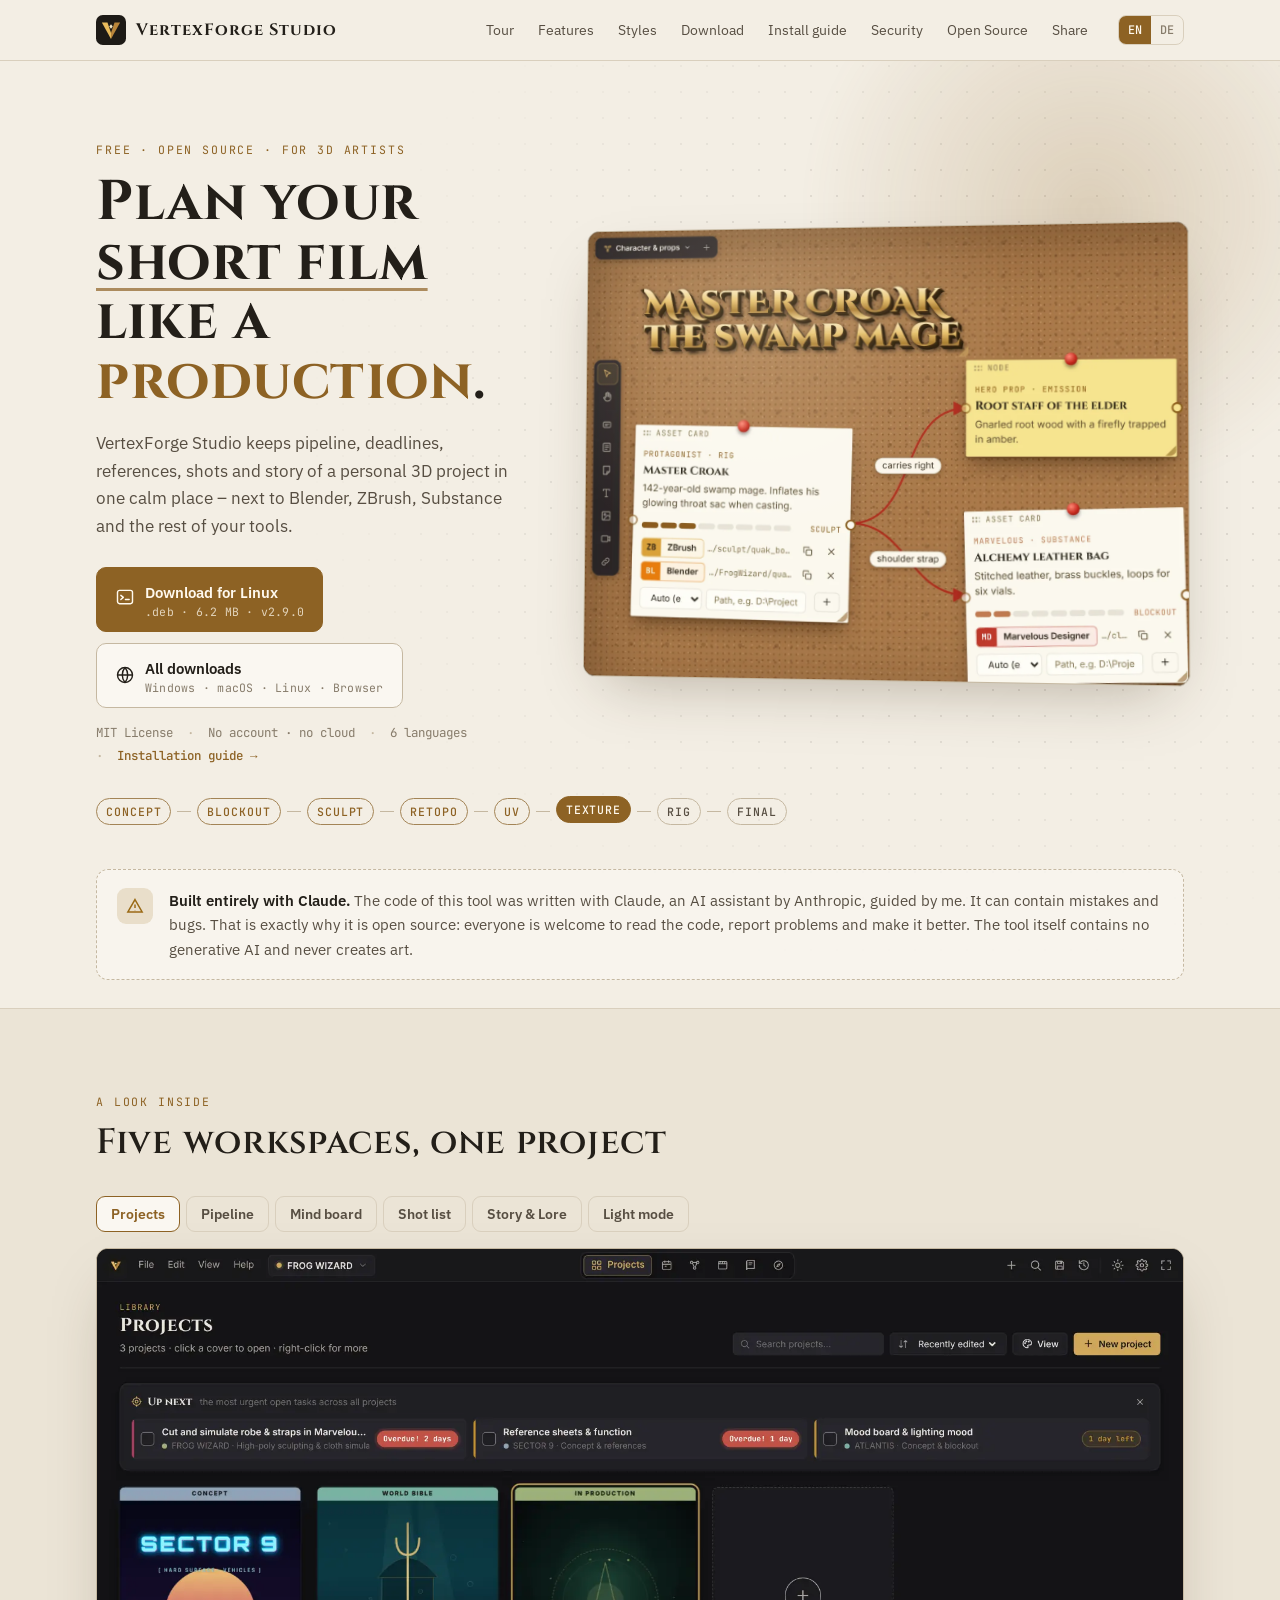
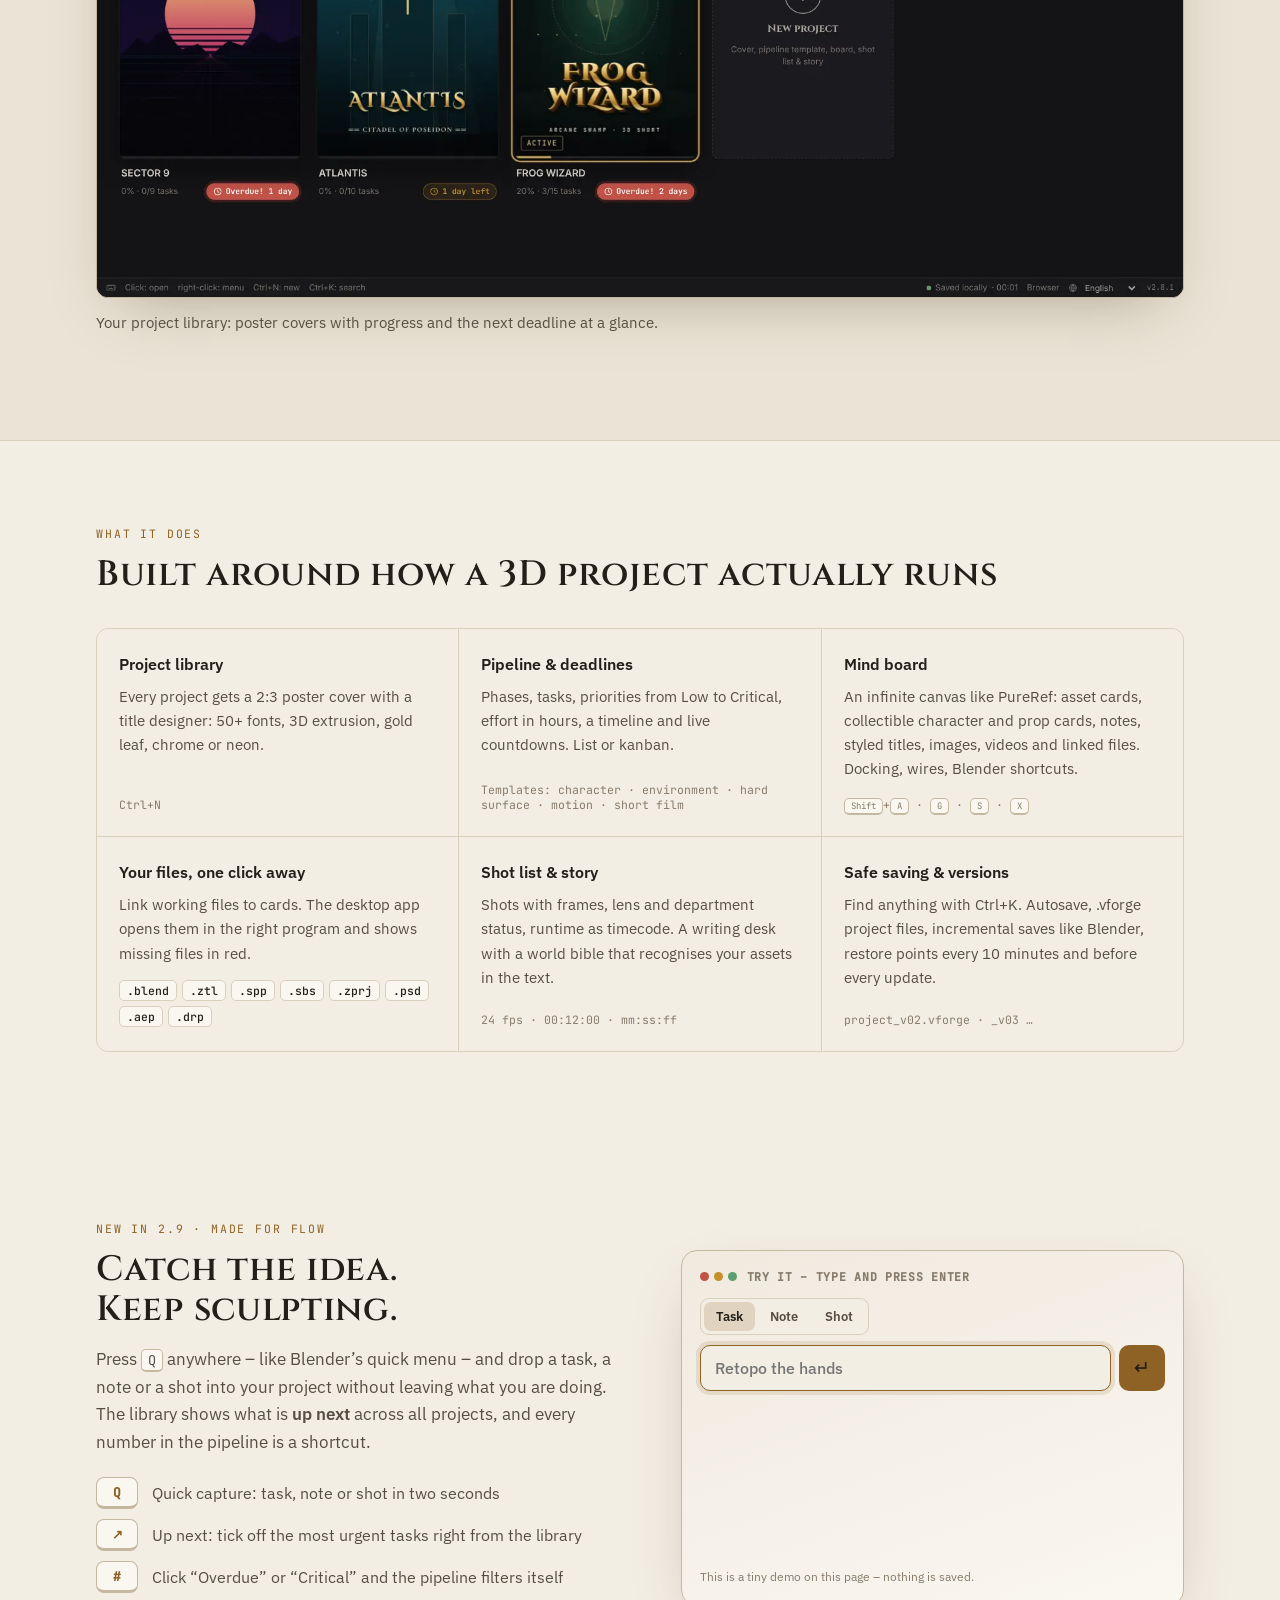
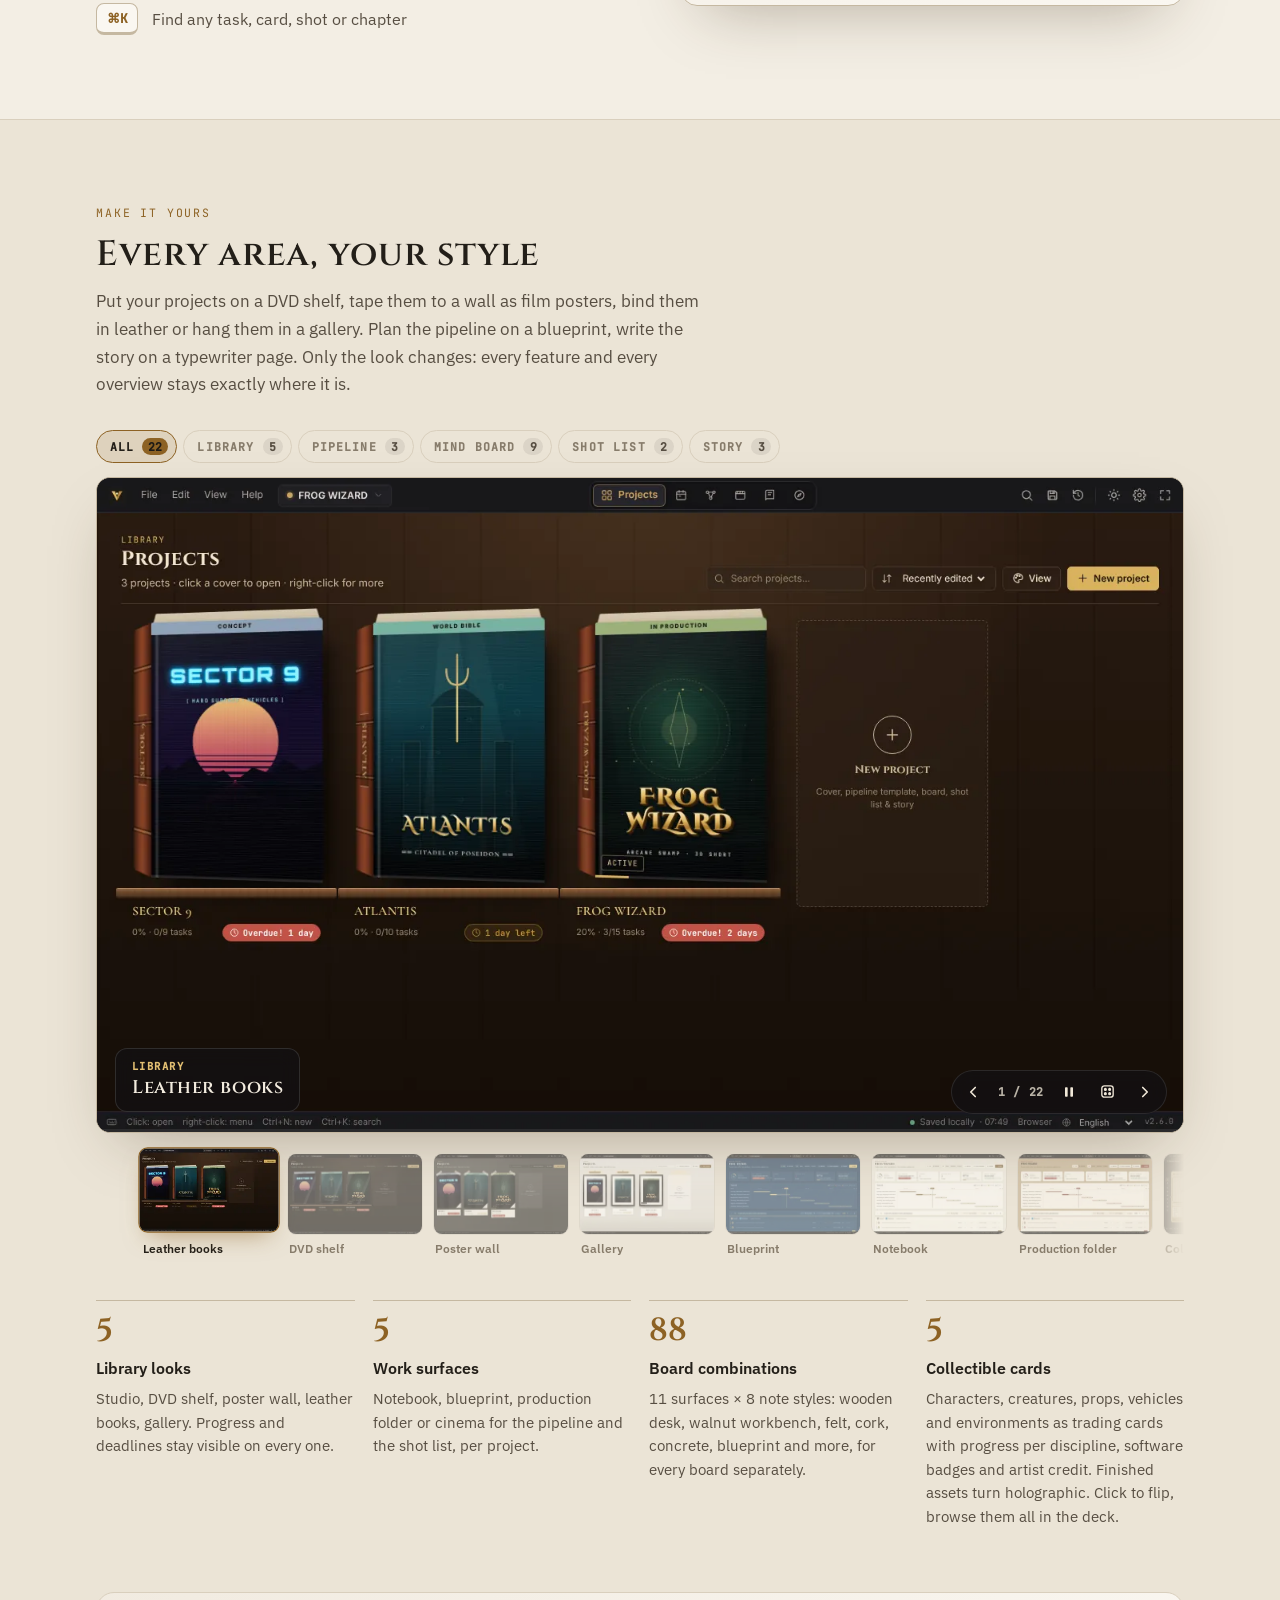
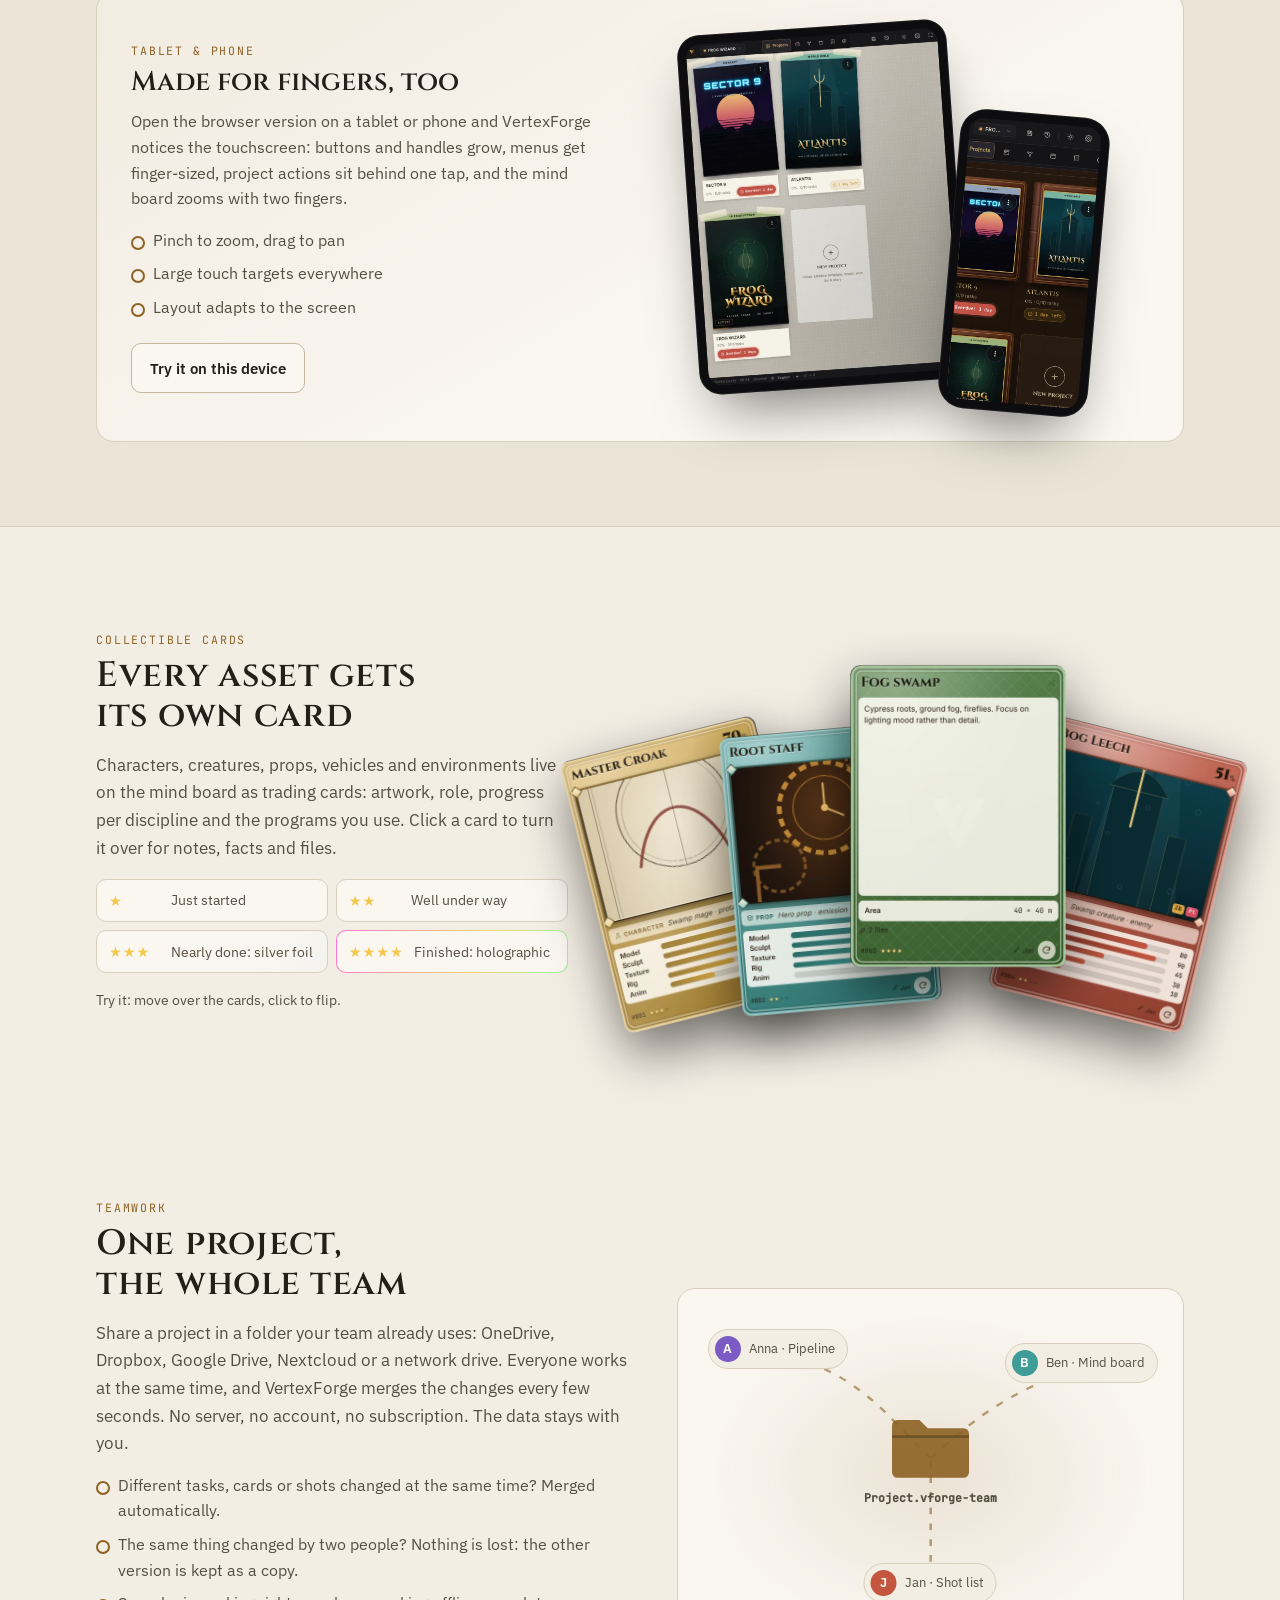
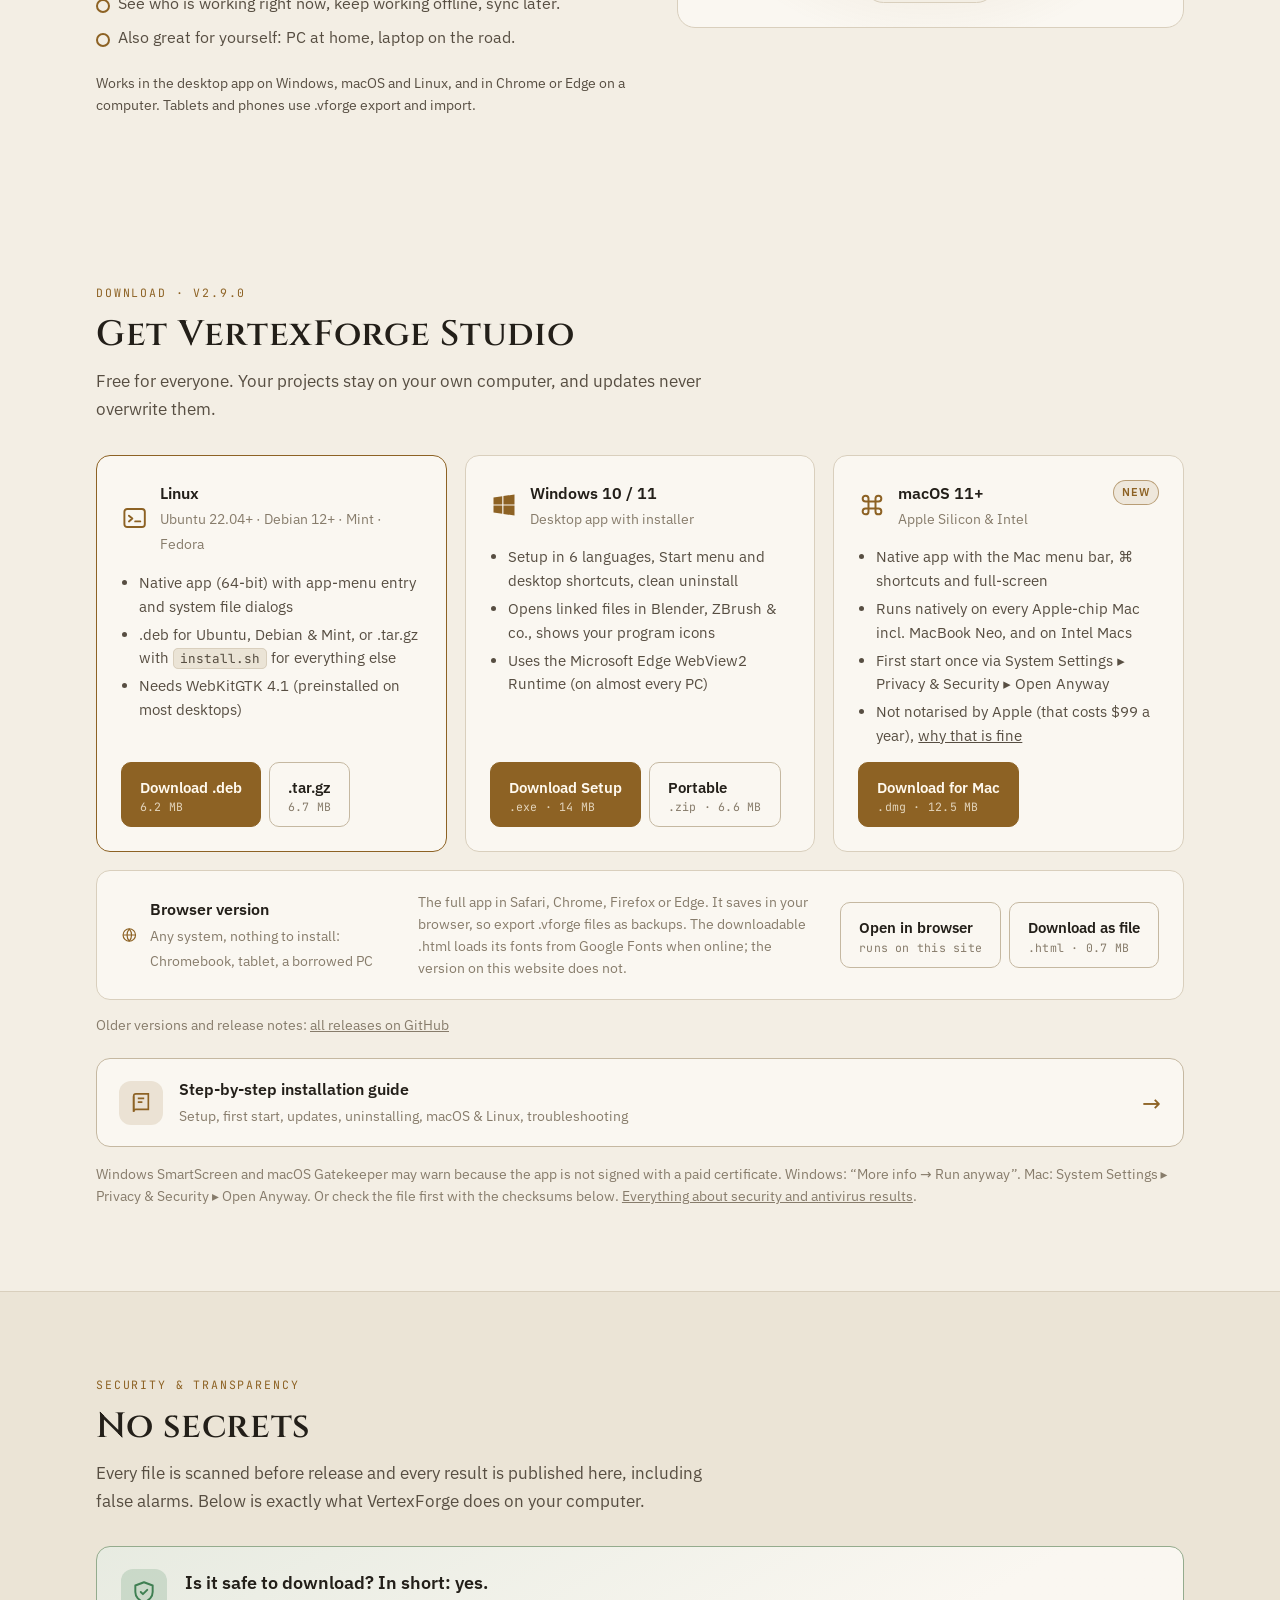
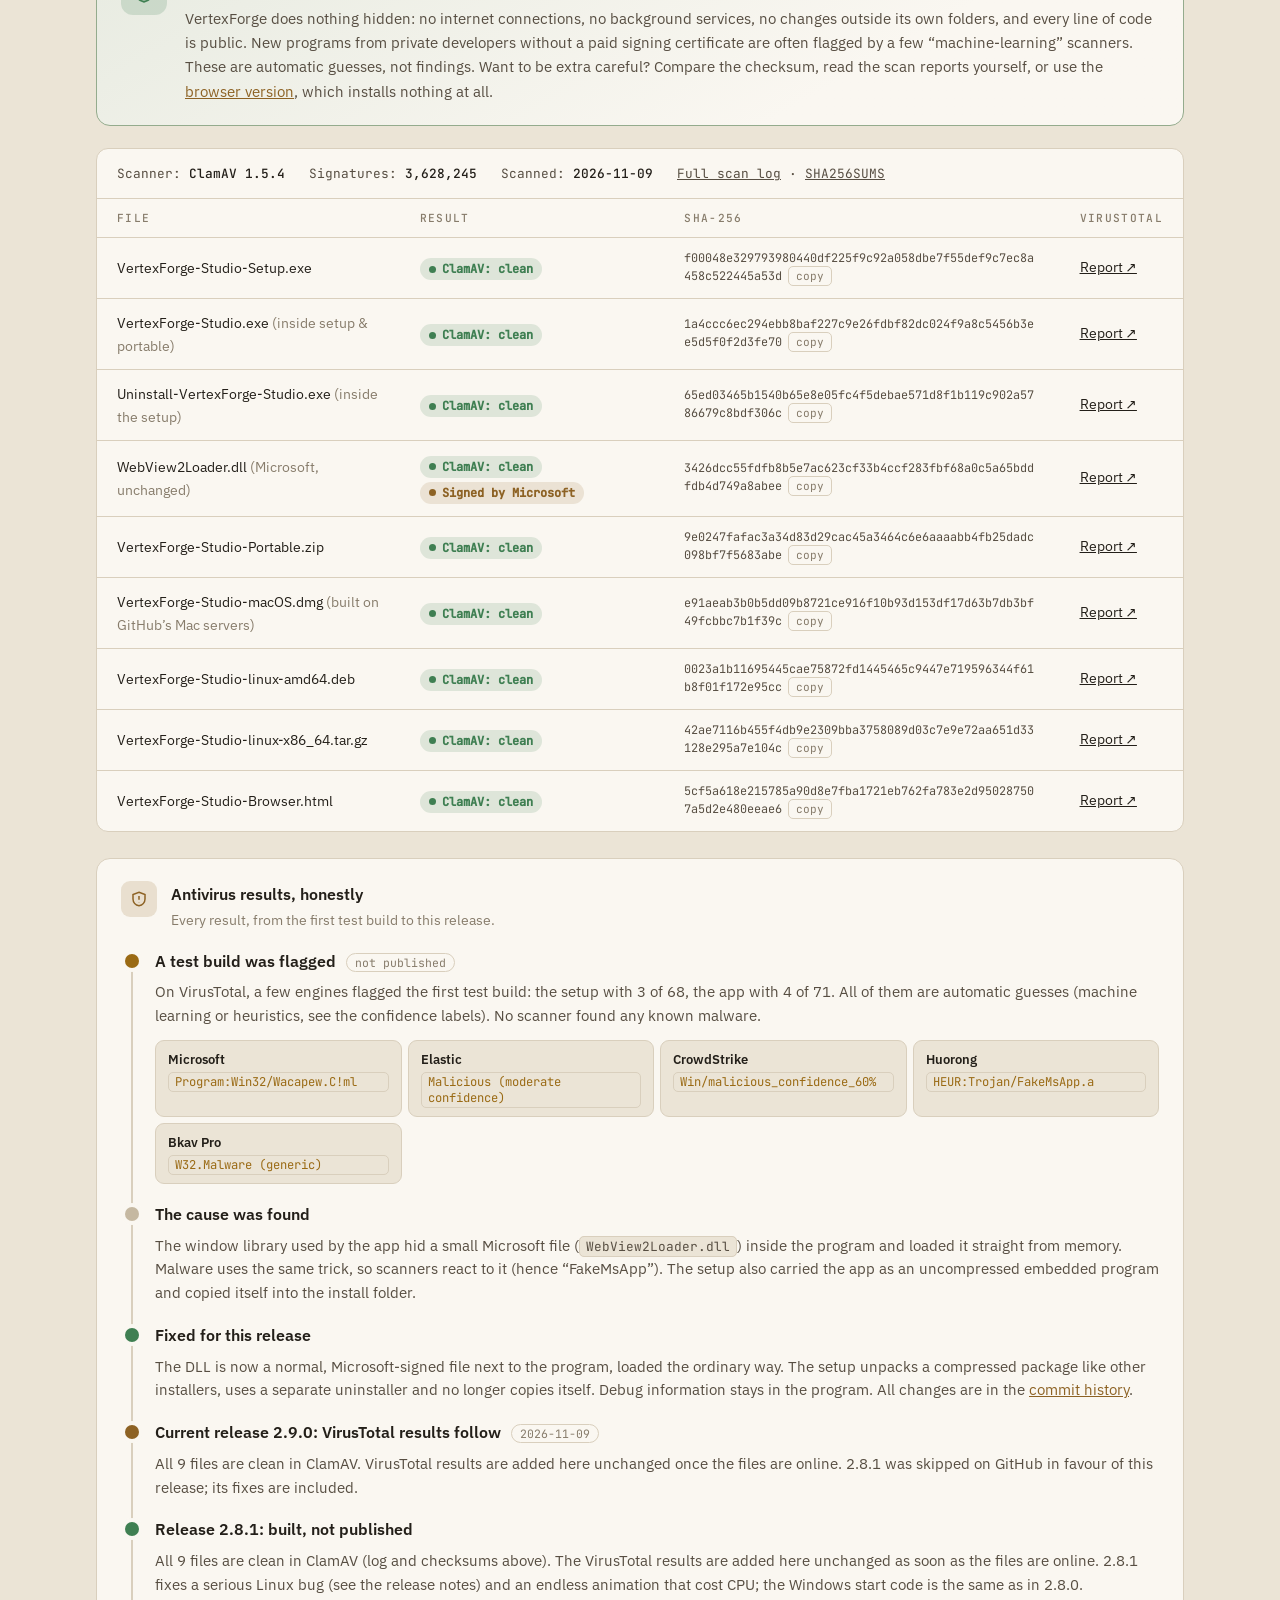
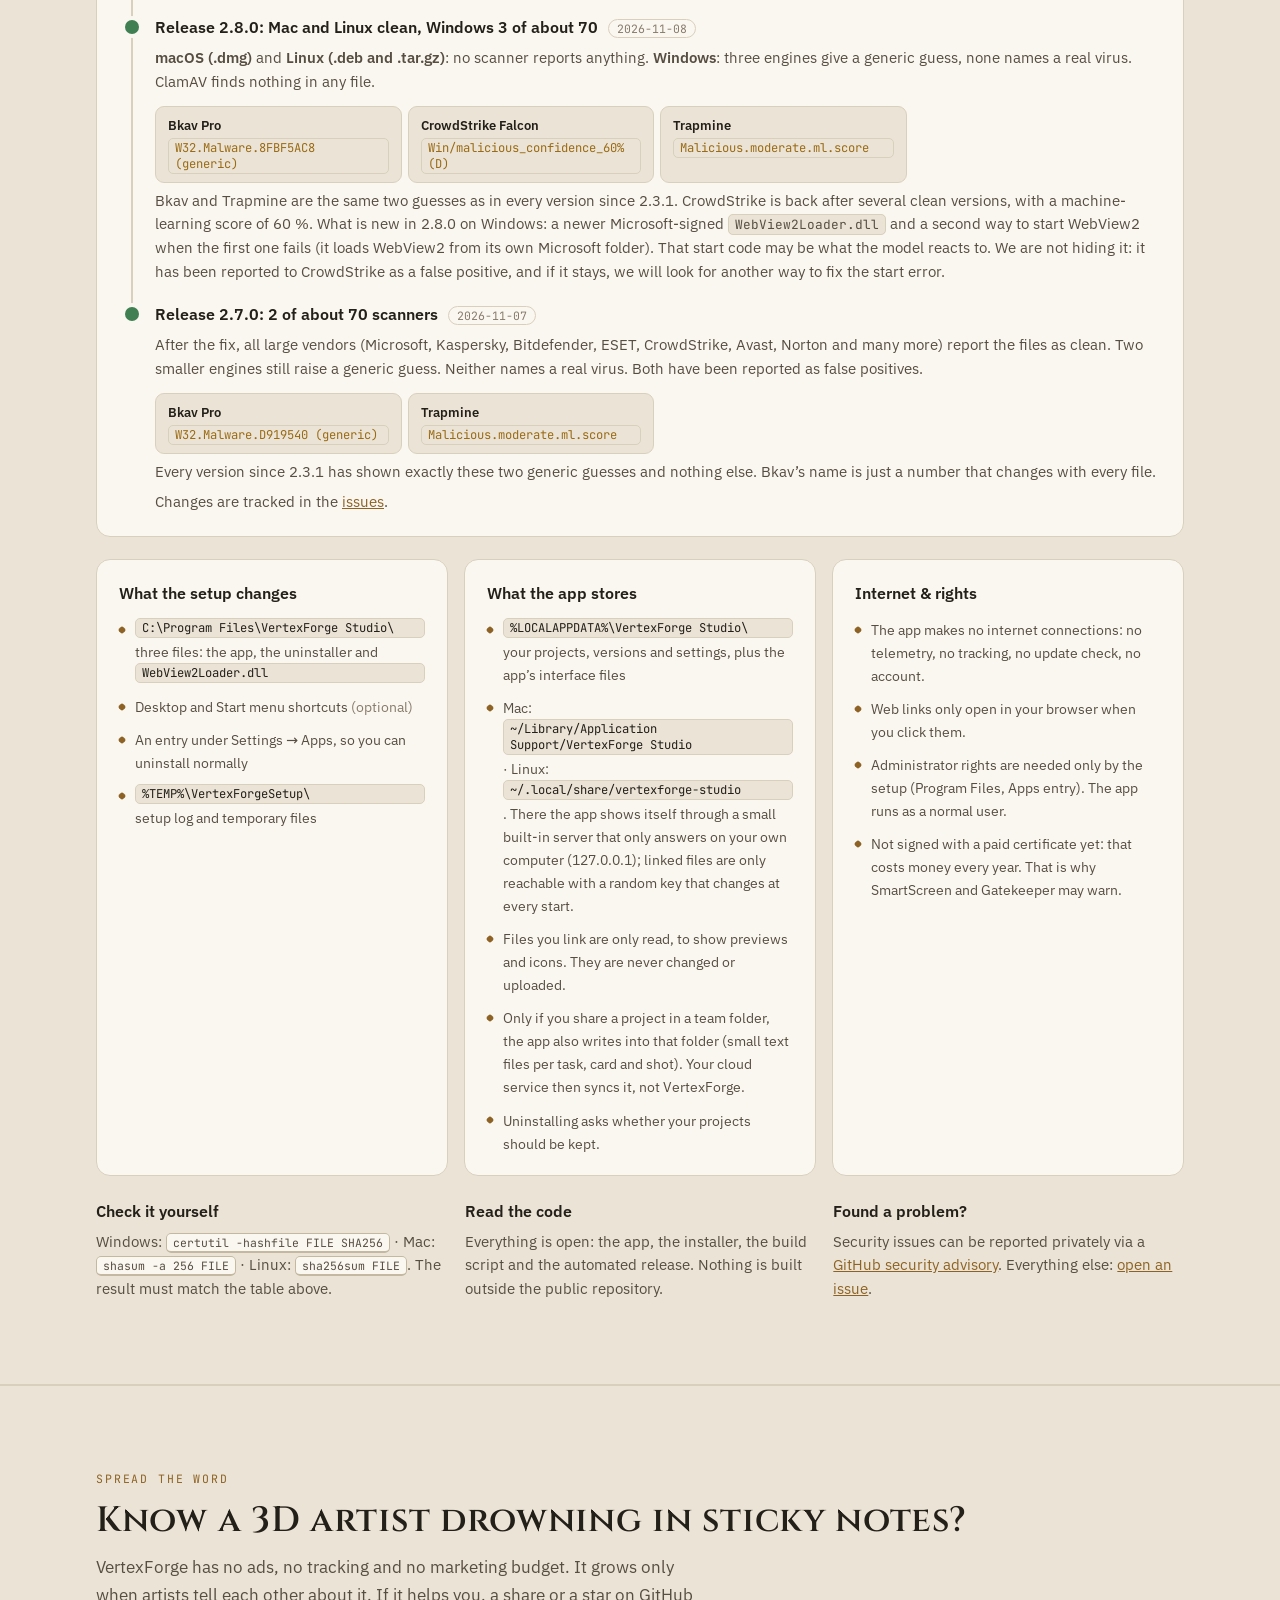
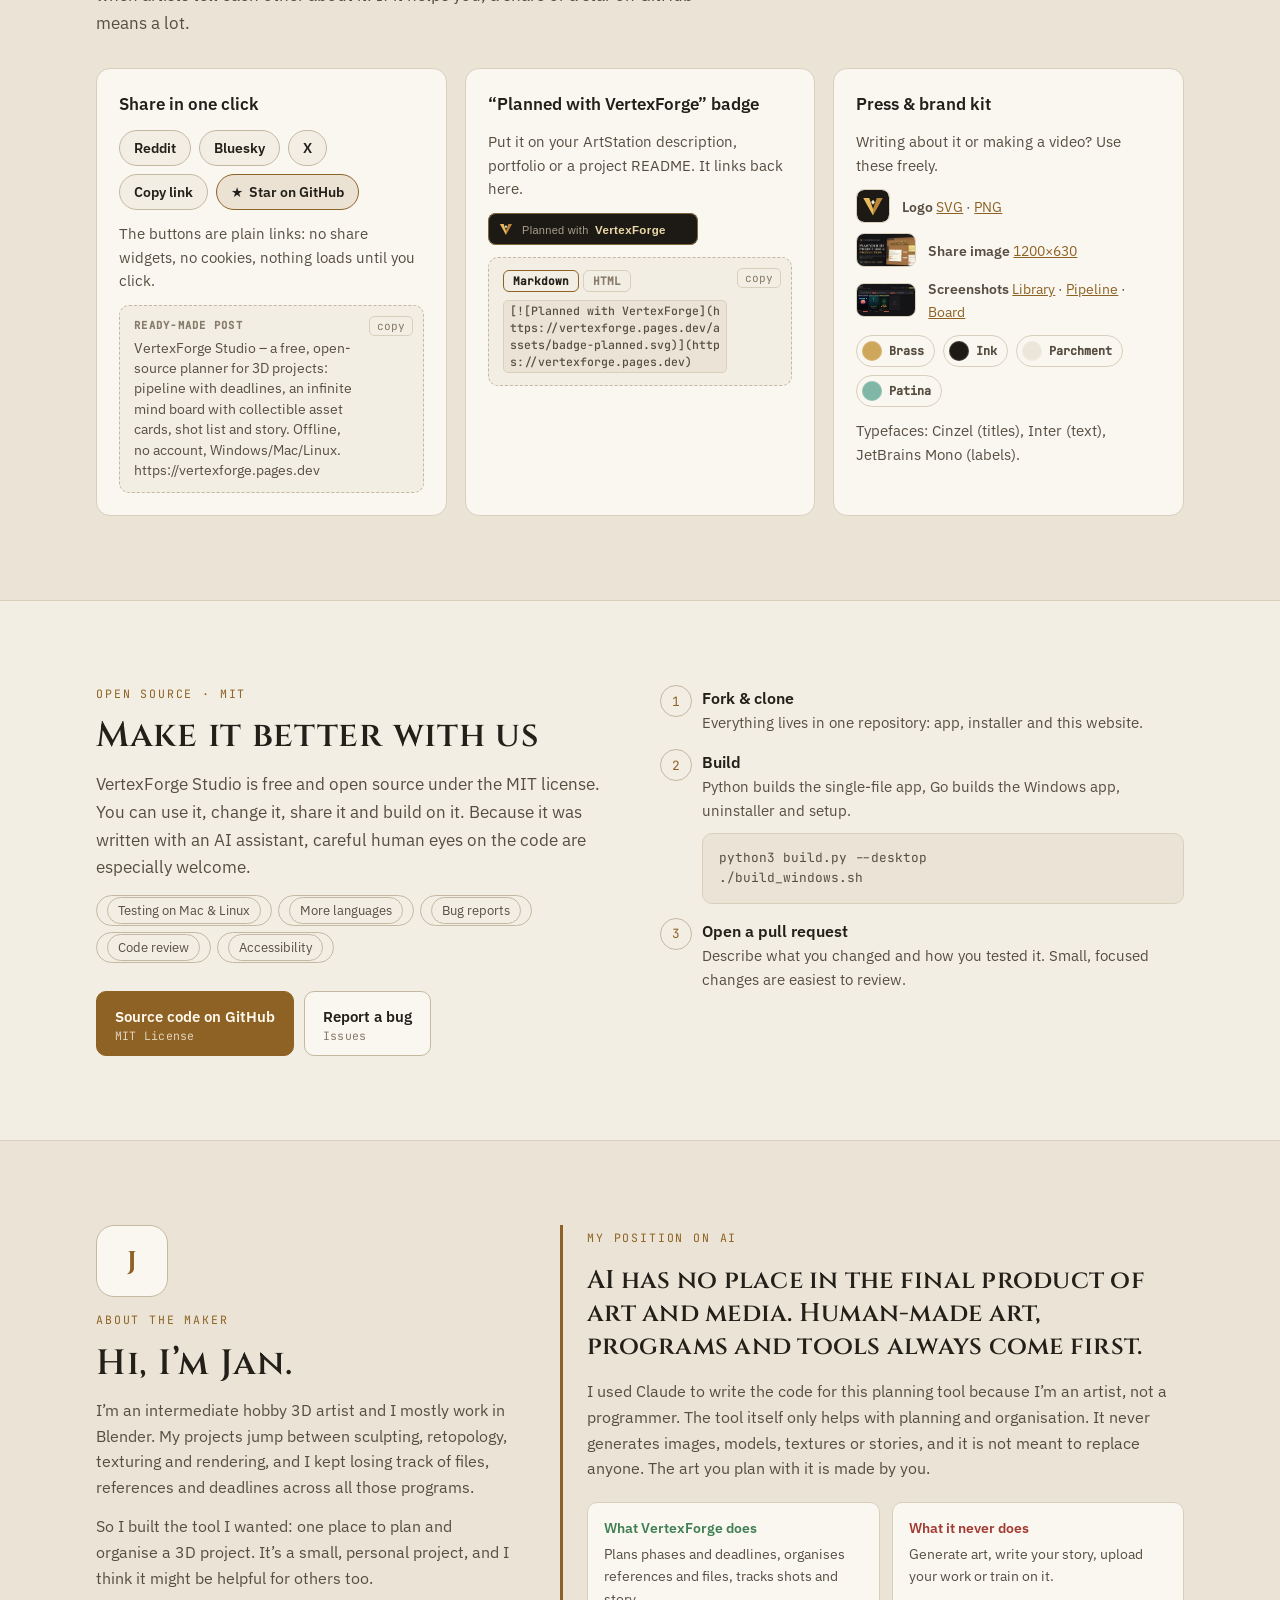
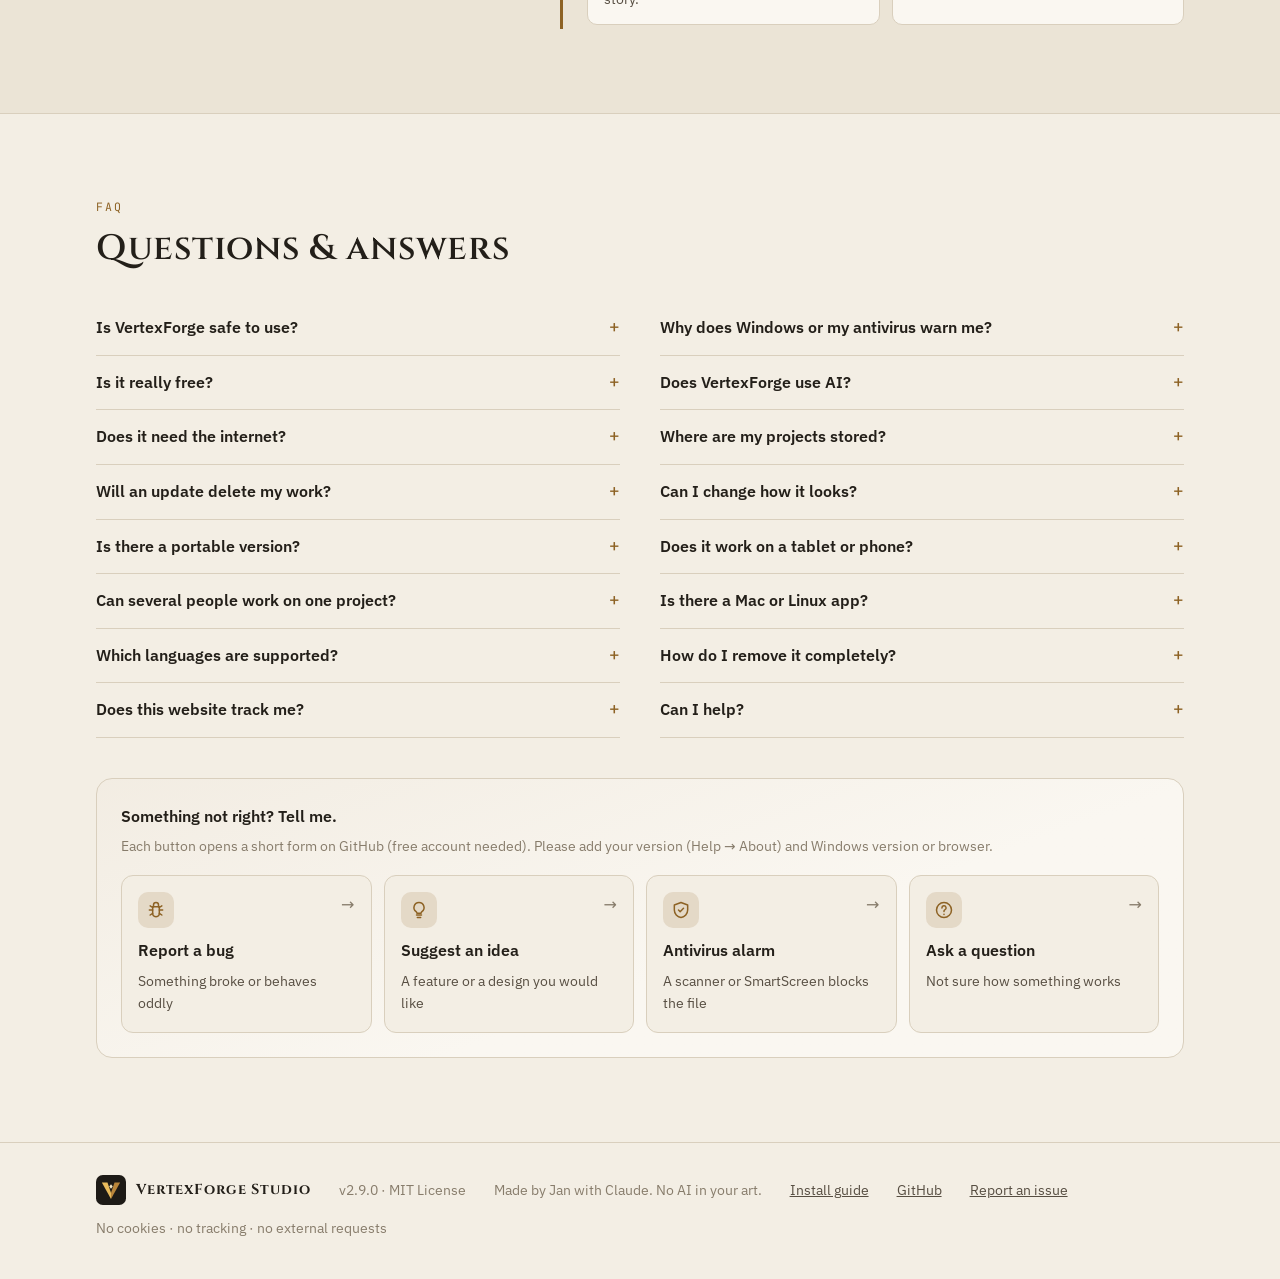
==== docs/index.html @ 1bcdc1ed "Website, checksums and ClamAV log for 2.9.0 Co-Authored-By: Claude Opus 5.5 <noreply@anthropic.com> " ====
<!doctype html>
<html lang="en" data-l="en">
<head>
<meta charset="utf-8">
<meta name="viewport" content="width=device-width, initial-scale=1, viewport-fit=cover">
<title>VertexForge Studio</title>
<meta name="claude:viewport-fit-sides" content="cover">
<meta name="description" content="VertexForge Studio – a free, open-source planning tool for 3D artists: pipeline, deadlines, mind board, shot list and story in one place.">
<meta property="og:title" content="VertexForge Studio">
<meta property="og:description" content="VertexForge Studio – a free, open-source planning tool for 3D artists: pipeline, deadlines, mind board, shot list and story in one place.">
<meta property="og:image" content="https://vertexforge.pages.dev/assets/og-card.jpg">
<meta property="og:image:width" content="1200">
<meta property="og:image:height" content="630">
<meta property="og:type" content="website">
<meta name="twitter:card" content="summary_large_image">
<meta name="theme-color" content="#141316">
<meta property="og:url" content="https://vertexforge.pages.dev/">
<link rel="icon" href="assets/favicon.png">
<link rel="stylesheet" href="assets/site-fonts.css">
<style>

/* Layout: one centered column (max 1120px); hero is a split of copy + framed app screen,
   sections alternate between open text and a few ruled "spec sheet" blocks like a production document. */
:root{
  --bg:#f3eee4; --bg-2:#ebe4d6; --panel:#faf7f1; --line:#d9cfbd; --line-2:#c5b8a1;
  --fg:#231f19; --fg-2:#574e42; --muted:#877c6b;
  --brass:#8d6224; --brass-2:#b1823c; --on-brass:#fff9ee;
  --ok:#3f7f52; --warn:#9a6a14; --crit:#a33a32;
  --shadow:0 24px 60px -24px rgba(60,44,20,.35);
  --display:'Cinzel',Georgia,'Times New Roman',serif;
  --body:'IBM Plex Sans',system-ui,-apple-system,'Segoe UI',sans-serif;
  --mono:'JetBrains Mono',ui-monospace,Consolas,monospace;
  color-scheme:light;
}
@media (prefers-color-scheme: dark){ :root:not([data-theme="light"]){
  --bg:#131215; --bg-2:#19181c; --panel:#1f1e23; --line:#2c2b31; --line-2:#3e3c44;
  --fg:#ede7db; --fg-2:#b2aa9c; --muted:#7f786e;
  --brass:#d8b56c; --brass-2:#e9c98a; --on-brass:#1a150c;
  --ok:#7cb98b; --warn:#d9a54a; --crit:#e07a6f;
  --shadow:0 30px 70px -26px rgba(0,0,0,.75); color-scheme:dark } }
:root[data-theme="dark"]{
  --bg:#131215; --bg-2:#19181c; --panel:#1f1e23; --line:#2c2b31; --line-2:#3e3c44;
  --fg:#ede7db; --fg-2:#b2aa9c; --muted:#7f786e;
  --brass:#d8b56c; --brass-2:#e9c98a; --on-brass:#1a150c;
  --ok:#7cb98b; --warn:#d9a54a; --crit:#e07a6f;
  --shadow:0 30px 70px -26px rgba(0,0,0,.75); color-scheme:dark }

*{box-sizing:border-box}
html{scroll-behavior:smooth}
body{margin:0;background:var(--bg);color:var(--fg);font:16px/1.6 var(--body);-webkit-font-smoothing:antialiased}
a{color:inherit}
img{max-width:100%;display:block}
::selection{background:color-mix(in srgb,var(--brass) 30%,transparent)}
:focus-visible{outline:2px solid var(--brass);outline-offset:3px;border-radius:4px}
.wrap{max-width:1120px;margin:0 auto;padding-left:max(16px,env(safe-area-inset-left,0px));padding-right:max(16px,env(safe-area-inset-right,0px))}
kbd,.mono{font-family:var(--mono)}
kbd{font-size:.78em;padding:1px 6px;border:1px solid var(--line-2);border-bottom-width:2px;border-radius:5px;background:var(--panel);white-space:nowrap}
h1,h2,h3{text-wrap:balance;margin:0}
h2{font-family:var(--display);font-weight:600;font-size:clamp(1.6rem,3.2vw,2.2rem);letter-spacing:.02em;line-height:1.15}
h3{font-size:1.02rem;font-weight:600}
p{margin:0}
.lead{color:var(--fg-2);font-size:1.08rem;max-width:62ch}
.eyebrow{font-family:var(--mono);font-size:.72rem;letter-spacing:.16em;text-transform:uppercase;color:var(--brass)}

/* Sprache */
html:not([data-l="de"]) [data-de],html[data-l="de"] [data-en]{display:none!important}

/* Kopf */
body::before{content:"";position:fixed;inset:0 0 auto;height:env(safe-area-inset-top,0px);z-index:10;background:var(--bg)}
.top{position:sticky;top:env(safe-area-inset-top,0px);z-index:20;background:color-mix(in srgb,var(--bg) 88%,transparent);backdrop-filter:blur(10px);border-bottom:1px solid var(--line)}
.top .wrap{display:flex;align-items:center;gap:20px;height:60px}
.brand{display:flex;align-items:center;gap:10px;text-decoration:none;font-family:var(--display);font-weight:700;letter-spacing:.06em;font-size:1.02rem;white-space:nowrap}
.brand img{width:30px;height:30px}
.nav{display:flex;gap:4px;margin-left:auto;flex-wrap:wrap}
.nav a{text-decoration:none;color:var(--fg-2);font-size:.9rem;padding:6px 10px;border-radius:7px}
.nav a:hover{color:var(--fg);background:var(--bg-2)}
.lang{display:flex;border:1px solid var(--line);border-radius:8px;overflow:hidden;flex-shrink:0}
.lang button{border:none;background:transparent;color:var(--muted);font:500 .74rem var(--mono);padding:6px 9px;cursor:pointer}
.lang button[aria-pressed="true"]{background:var(--brass);color:var(--on-brass)}
@media (max-width:860px){ .nav{display:none} .lang{margin-left:auto} }

/* Hero */
.hero{padding-block:clamp(40px,7vw,80px) 28px}
.hero .hero-grid{display:grid;grid-template-columns:minmax(0,5fr) minmax(0,7fr);gap:48px;align-items:center}
.hero h1{font-family:var(--display);font-weight:700;font-size:clamp(2.1rem,4.6vw,3.5rem);line-height:1.06;letter-spacing:.01em}
.hero h1 em{font-style:normal;color:var(--brass)}
.hero .lead{margin-top:18px}
.ctas{display:flex;flex-wrap:wrap;gap:10px;margin-top:28px}
.btn{display:inline-flex;align-items:center;gap:10px;padding:12px 18px;border-radius:10px;border:1px solid var(--line-2);background:var(--panel);text-decoration:none;font-weight:600;font-size:.95rem;transition:transform .12s,border-color .15s,background .15s}
.btn:hover{border-color:var(--brass);transform:translateY(-1px)}
.btn:active{transform:none}
.btn small{display:block;font:400 .72rem var(--mono);color:var(--muted);letter-spacing:.02em}
.btn.primary{background:var(--brass);border-color:var(--brass);color:var(--on-brass)}
.btn.primary small{color:color-mix(in srgb,var(--on-brass) 75%,transparent)}
.btn svg{flex-shrink:0}
.meta{margin-top:16px;display:flex;flex-wrap:wrap;gap:6px 14px;font:.78rem var(--mono);color:var(--muted)}
.meta span::before{content:"·";margin-right:14px;color:var(--line-2)}
.meta span:first-child::before{content:none}
.screen{border-radius:12px;overflow:hidden;border:1px solid var(--line-2);box-shadow:var(--shadow);background:#141316;transform:perspective(1400px) rotateY(-5deg) rotateX(2deg);transition:transform .6s cubic-bezier(.2,.7,.2,1)}
.screen img{width:100%;height:auto;aspect-ratio:1480/1110;object-fit:cover}
@media (max-width:900px){ .hero .hero-grid{grid-template-columns:1fr} .screen,.screen-wrap .screen{transform:none} }

/* Pipeline-Leiste: die echten Stufen einer Asset-Karte in der App */
.stages{display:flex;flex-wrap:wrap;gap:6px;margin-top:34px;align-items:center}
.stages .st{font:500 .72rem var(--mono);letter-spacing:.08em;text-transform:uppercase;padding:5px 9px;border-radius:999px;border:1px solid var(--line-2);color:var(--fg-2)}
.stages .st.on{background:var(--brass);border-color:var(--brass);color:var(--on-brass)}
.stages i{width:14px;height:1px;background:var(--line-2)}

/* Hinweis: mit Claude gebaut */
.notice{margin-top:44px;display:grid;grid-template-columns:auto minmax(0,1fr);gap:16px;align-items:start;padding:18px 20px;border:1px dashed var(--line-2);border-radius:12px;background:color-mix(in srgb,var(--panel) 70%,transparent)}
.notice .ic{width:36px;height:36px;border-radius:9px;display:grid;place-items:center;background:color-mix(in srgb,var(--warn) 16%,transparent);color:var(--warn)}
.notice p{color:var(--fg-2);font-size:.95rem}
.notice b{color:var(--fg)}

/* Abschnitte */
section{padding-block:clamp(48px,7vw,84px)}
.head{display:flex;flex-direction:column;gap:12px;margin-bottom:32px}
.alt{background:var(--bg-2);border-block:1px solid var(--line)}

/* Ansichten */
.tabs{display:flex;flex-wrap:wrap;gap:6px;margin-bottom:16px}
.tabs button{font:600 .88rem var(--body);padding:8px 14px;border-radius:9px;border:1px solid var(--line);background:transparent;color:var(--fg-2);cursor:pointer;transition:all .15s}
.tabs button:hover{color:var(--fg);border-color:var(--line-2)}
.tabs button[aria-selected="true"]{background:var(--panel);color:var(--brass);border-color:var(--brass)}
.view{border-radius:12px;overflow:hidden;border:1px solid var(--line-2);box-shadow:var(--shadow);background:#141316}
.view img{width:100%;height:auto;aspect-ratio:1800/1075;object-fit:cover;transition:opacity .25s}
.caption{margin-top:12px;color:var(--fg-2);font-size:.95rem;max-width:72ch;min-height:3em}

/* Funktionen */
.features{display:grid;grid-template-columns:repeat(3,minmax(0,1fr));gap:1px;background:var(--line);border:1px solid var(--line);border-radius:12px;overflow:hidden}
.feat{background:var(--bg);padding:22px 22px 24px;display:flex;flex-direction:column;gap:8px;min-width:0}
.alt .feat{background:var(--bg-2)}
.feat .tag{font:.72rem var(--mono);color:var(--muted);margin-top:auto;padding-top:8px}
.feat p{color:var(--fg-2);font-size:.94rem}
.exts{display:flex;flex-wrap:wrap;gap:5px;margin-top:6px}
.exts span{font:500 .72rem var(--mono);padding:2px 7px;border-radius:5px;background:var(--panel);border:1px solid var(--line)}
@media (max-width:860px){ .features{grid-template-columns:1fr 1fr} }
@media (max-width:560px){ .features{grid-template-columns:1fr} }

/* Downloads */
.dl{display:grid;grid-template-columns:repeat(2,minmax(0,1fr));gap:18px}
.card{background:var(--panel);border:1px solid var(--line);border-radius:14px;padding:24px;display:flex;flex-direction:column;gap:14px;min-width:0}
.card.main{border-color:var(--brass)}
.card .os{display:flex;align-items:center;gap:12px}
.card .os svg{color:var(--brass)}
.card ul{margin:0;padding-left:18px;color:var(--fg-2);font-size:.93rem;display:flex;flex-direction:column;gap:4px}
.card .btns{display:flex;flex-wrap:wrap;gap:8px;margin-top:auto}
.small{font-size:.86rem;color:var(--muted)}
@media (max-width:760px){ .dl{grid-template-columns:1fr} }

/* Sicherheit: Prüfprotokoll */
.sheet{border:1px solid var(--line);border-radius:12px;overflow:hidden;background:var(--panel)}
.sheet-head{display:flex;flex-wrap:wrap;gap:8px 24px;padding:16px 20px;border-bottom:1px solid var(--line);font:.8rem var(--mono);color:var(--fg-2)}
.sheet-head b{color:var(--fg);font-weight:500}
.tbl{overflow-x:auto}
table{width:100%;border-collapse:collapse;font-size:.9rem;min-width:640px}
th,td{text-align:left;padding:12px 20px;border-bottom:1px solid var(--line);vertical-align:middle}
th{font:500 .7rem var(--mono);letter-spacing:.12em;text-transform:uppercase;color:var(--muted)}
tr:last-child td{border-bottom:none}
td.hash{font:.74rem var(--mono);color:var(--fg-2);word-break:break-all;min-width:260px}
.pill{display:inline-flex;align-items:center;gap:6px;font:600 .75rem var(--mono);padding:3px 9px;border-radius:999px;background:color-mix(in srgb,var(--ok) 15%,transparent);color:var(--ok);white-space:nowrap}
.pill::before{content:"";width:7px;height:7px;border-radius:50%;background:currentColor}
.copy{border:1px solid var(--line);background:transparent;color:var(--muted);font:.7rem var(--mono);padding:2px 7px;border-radius:5px;cursor:pointer;margin-left:6px}
.copy:hover{color:var(--fg);border-color:var(--line-2)}
.vt{font-size:.85rem;white-space:nowrap}
.sec-notes{display:grid;grid-template-columns:repeat(3,minmax(0,1fr));gap:18px;margin-top:22px}
.sec-notes div{min-width:0}
.sec-notes p{color:var(--fg-2);font-size:.92rem;margin-top:6px}
.sec-notes kbd{white-space:normal;overflow-wrap:anywhere}
@media (max-width:760px){ .sec-notes{grid-template-columns:1fr} }

/* Open Source */
.os-grid{display:grid;grid-template-columns:minmax(0,1fr) minmax(0,1fr);gap:40px;align-items:start}
.steps{list-style:none;margin:0;padding:0;display:flex;flex-direction:column;gap:14px;counter-reset:s}
.steps li{display:grid;grid-template-columns:30px minmax(0,1fr);gap:12px;counter-increment:s}
.steps li::before{content:counter(s);width:30px;height:30px;border-radius:50%;display:grid;place-items:center;border:1px solid var(--line-2);font:.8rem var(--mono);color:var(--brass)}
.steps p{color:var(--fg-2);font-size:.93rem}
pre{margin:10px 0 0;padding:14px 16px;border-radius:10px;background:var(--bg-2);border:1px solid var(--line);font:.8rem/1.6 var(--mono);overflow-x:auto;color:var(--fg-2)}
.help{display:flex;flex-wrap:wrap;gap:6px;margin-top:14px}
.help span{font-size:.82rem;padding:4px 10px;border-radius:999px;border:1px solid var(--line-2);color:var(--fg-2)}
@media (max-width:860px){ .os-grid{grid-template-columns:1fr} }

/* Über Jan */
.about{display:grid;grid-template-columns:minmax(0,4fr) minmax(0,6fr);gap:48px;align-items:start}
.who{display:flex;flex-direction:column;gap:14px}
.who .avatar{width:72px;height:72px;border-radius:18px;background:var(--panel);border:1px solid var(--line-2);display:grid;place-items:center;font:700 1.6rem var(--display);color:var(--brass)}
.who p{color:var(--fg-2)}
.stance{border-left:3px solid var(--brass);padding:4px 0 4px 24px;display:flex;flex-direction:column;gap:16px}
.stance blockquote{margin:0;font-family:var(--display);font-weight:600;font-size:clamp(1.25rem,2.4vw,1.6rem);line-height:1.3;letter-spacing:.01em}
.stance p{color:var(--fg-2)}
.split{display:grid;grid-template-columns:1fr 1fr;gap:12px;margin-top:4px}
.split div{padding:14px 16px;border-radius:10px;border:1px solid var(--line);background:var(--panel)}
.split b{display:block;font-size:.86rem;margin-bottom:4px}
.split p{font-size:.88rem}
.split .no b{color:var(--crit)}
.split .yes b{color:var(--ok)}
@media (max-width:860px){ .about{grid-template-columns:1fr} }
@media (max-width:520px){ .split{grid-template-columns:1fr} }

/* FAQ */
.faq{display:grid;grid-template-columns:repeat(2,minmax(0,1fr));gap:0 40px}
details{border-bottom:1px solid var(--line);padding:14px 0}
summary{cursor:pointer;font-weight:600;list-style:none;display:flex;justify-content:space-between;gap:12px}
summary::after{content:"+";font:1.1rem var(--mono);color:var(--brass);transition:transform .2s}
details[open] summary::after{transform:rotate(45deg)}
details p{margin-top:8px;color:var(--fg-2);font-size:.93rem}
@media (max-width:760px){ .faq{grid-template-columns:1fr} }

footer{border-top:1px solid var(--line);padding-block:32px 40px;color:var(--muted);font-size:.86rem}
footer .wrap{display:flex;flex-wrap:wrap;gap:12px 28px;align-items:center}
footer .brand{font-size:.9rem;color:var(--fg)}
footer a{color:var(--fg-2)}

@media (prefers-reduced-motion:reduce){ *{transition:none!important;scroll-behavior:auto!important} .screen{transform:none} }

/* ============ Bewegung & Atmosphäre ============ */
.hero{position:relative;overflow:hidden}
.hero::before{content:"";position:absolute;inset:-60px;z-index:0;pointer-events:none;
  background-image:radial-gradient(color-mix(in srgb,var(--fg) 16%,transparent) 1.1px,transparent 1.5px);background-size:26px 26px;
  -webkit-mask-image:radial-gradient(ellipse 65% 70% at 72% 42%,#000 10%,transparent 72%);mask-image:radial-gradient(ellipse 65% 70% at 72% 42%,#000 10%,transparent 72%);
  animation:drift 70s linear infinite}
.hero::after{content:"";position:absolute;width:620px;height:620px;right:-120px;top:-160px;z-index:0;pointer-events:none;border-radius:50%;
  background:radial-gradient(circle,color-mix(in srgb,var(--brass) 22%,transparent),transparent 65%);filter:blur(10px);animation:glow 9s ease-in-out infinite alternate}
.hero > .wrap{position:relative;z-index:1}
@keyframes drift{to{background-position:520px 260px}}
@keyframes glow{to{transform:translate(-60px,50px) scale(1.08);opacity:.75}}
.rise{animation:rise .8s cubic-bezier(.2,.7,.2,1) both;animation-delay:calc(var(--d,0) * 90ms + 80ms)}
@keyframes rise{from{opacity:0;transform:translateY(18px)}}
.screen-wrap{animation-duration:1s}
.screen-wrap .screen{position:relative;transform:perspective(1400px) rotateY(var(--ry,-6deg)) rotateX(var(--rx,2deg));transition:transform .5s cubic-bezier(.2,.7,.2,1);animation:bob 7s ease-in-out infinite}
.screen-wrap .screen:hover{transform:perspective(1400px) rotateY(var(--ry,-6deg)) rotateX(var(--rx,2deg))}
@keyframes bob{50%{translate:0 -8px}}
.glare{position:absolute;inset:0;pointer-events:none;background:radial-gradient(circle at var(--gx,30%) var(--gy,20%),rgba(255,240,210,.18),transparent 45%);mix-blend-mode:screen}
.meta-link{color:var(--brass);text-decoration:none;font-weight:500}
.meta-link:hover{text-decoration:underline}
.meta a.meta-link::before{content:"·";margin-right:14px;color:var(--line-2)}
.stages .st{transition:background .35s,border-color .35s,color .35s,transform .35s cubic-bezier(.2,.7,.2,1)}
.stages .st.on{transform:translateY(-2px)}
.stages .st.done{border-color:color-mix(in srgb,var(--brass) 60%,var(--line-2));color:var(--brass)}
.reveal,.reveal-stagger > *{transition:opacity .7s cubic-bezier(.2,.7,.2,1),transform .7s cubic-bezier(.2,.7,.2,1);transition-delay:calc(min(var(--i,0), 6) * 70ms)}
.pre{opacity:0;transform:translateY(26px)}
.tabs{position:relative}
.tab-ink{position:absolute;left:0;top:0;border-radius:9px;background:var(--panel);border:1px solid var(--brass);transition:transform .35s cubic-bezier(.2,.7,.2,1),width .35s cubic-bezier(.2,.7,.2,1);pointer-events:none;z-index:0}
.tabs button{position:relative;z-index:1}
.tabs button[aria-selected="true"]{background:transparent;border-color:transparent}
.view img.in{animation:shotIn .5s cubic-bezier(.2,.7,.2,1)}
@keyframes shotIn{from{opacity:.2;transform:translateX(calc(var(--dir,1) * 24px)) scale(.99)}}
.feat,.card,.step-card{position:relative;isolation:isolate}
.feat::before,.card::before,.step-card::before{content:"";position:absolute;inset:0;z-index:-1;border-radius:inherit;opacity:0;transition:opacity .3s;
  background:radial-gradient(360px circle at var(--mx,50%) var(--my,50%),color-mix(in srgb,var(--brass) 13%,transparent),transparent 70%)}
.feat:hover::before,.card:hover::before,.step-card:hover::before{opacity:1}
.btn{position:relative;overflow:hidden}
.btn.primary::after{content:"";position:absolute;inset:0;background:linear-gradient(110deg,transparent 30%,rgba(255,255,255,.32) 50%,transparent 70%);transform:translateX(-120%)}
.btn.primary:hover::after{transform:translateX(120%);transition:transform .8s ease}
.guide-link{margin-top:22px;display:flex;align-items:center;gap:16px;padding:18px 22px;border-radius:14px;border:1px solid var(--line-2);background:var(--panel);text-decoration:none;transition:border-color .2s,transform .2s}
.guide-link:hover{border-color:var(--brass);transform:translateY(-2px)}
.guide-link b{display:block}
.gl-ic{width:44px;height:44px;border-radius:12px;display:grid;place-items:center;background:color-mix(in srgb,var(--brass) 14%,transparent);color:var(--brass);flex-shrink:0}
.gl-arrow{margin-left:auto;font-size:1.4rem;color:var(--brass);transition:transform .2s}
.guide-link:hover .gl-arrow{transform:translateX(4px)}
.pill::before{animation:pulse 2.4s ease-in-out infinite}
@keyframes pulse{50%{box-shadow:0 0 0 5px color-mix(in srgb,var(--ok) 20%,transparent)}}
@media (prefers-reduced-motion:reduce){ .hero::before,.hero::after,.rise,.screen-wrap .screen,.pill::before{animation:none!important} .pre{opacity:1;transform:none} }

/* ============ Installationsanleitung ============ */
code{font:.86em var(--mono);padding:1px 6px;border-radius:5px;background:var(--bg-2);border:1px solid var(--line);overflow-wrap:anywhere}
.guide-hero h1{font-family:var(--display);font-weight:700;font-size:clamp(2rem,4.4vw,3.2rem);line-height:1.08;max-width:18ch}
.guide-hero h1 em{font-style:normal;color:var(--brass)}
.guide-hero .lead{margin-top:16px}
.back{font-size:.9rem;color:var(--fg-2);text-decoration:none}
.back:hover{color:var(--brass)}
.pick{display:grid;grid-template-columns:repeat(2,minmax(0,1fr));gap:14px;margin-top:30px;max-width:760px}
.pick-card{display:flex;align-items:center;gap:14px;padding:18px 20px;border-radius:14px;border:1px solid var(--line-2);background:var(--panel);text-decoration:none;transition:border-color .2s,transform .2s}
.pick-card:hover{border-color:var(--brass);transform:translateY(-2px)}
.pick-card svg{color:var(--brass);flex-shrink:0}
.pick-card b{display:block}
.pick-card i{margin-left:auto;font-style:normal;color:var(--brass);font-size:1.3rem;transition:transform .2s}
.pick-card:hover i{transform:translateY(3px)}
.req{display:grid;grid-template-columns:repeat(4,minmax(0,1fr));gap:1px;margin-top:22px;border:1px solid var(--line);border-radius:12px;overflow:hidden;background:var(--line);max-width:100%}
.req div{background:var(--bg);padding:12px 16px;display:flex;flex-direction:column;gap:3px;font-size:.88rem;min-width:0}
.req .k,.paths .k{font:500 .68rem var(--mono);letter-spacing:.14em;text-transform:uppercase;color:var(--muted)}
@media (max-width:860px){ .pick{grid-template-columns:1fr} .req{grid-template-columns:1fr 1fr} }
@media (max-width:480px){ .req{grid-template-columns:1fr} }
.timeline{list-style:none;margin:0;padding:0;display:flex;flex-direction:column;gap:18px;position:relative}
.timeline::before{content:"";position:absolute;left:27px;top:30px;bottom:30px;width:2px;background:linear-gradient(var(--brass),color-mix(in srgb,var(--brass) 10%,transparent));opacity:.5}
.step-card{border:1px solid var(--line);border-radius:16px;background:var(--panel);padding:22px}
.timeline .step-card{display:grid;grid-template-columns:56px minmax(0,1fr) minmax(0,1.05fr);gap:8px 22px;align-items:start}
.timeline .step-card:not(:has(.shot)){grid-template-columns:56px minmax(0,1fr)}
.tl-n{width:56px;height:56px;border-radius:50%;display:grid;place-items:center;background:var(--bg);border:2px solid var(--brass);font:600 1.15rem var(--display);color:var(--brass);position:relative;z-index:1}
.tl-body{display:flex;flex-direction:column;gap:10px;min-width:0;padding-top:6px}
.tl-body p{color:var(--fg-2);font-size:.95rem}
.tl-body .ctas{margin-top:4px}
.tl-body pre{margin:0}
.cmt{color:var(--muted)}
.shot{margin:0;border-radius:12px;overflow:hidden;border:1px solid var(--line-2);box-shadow:var(--shadow);background:#141316}
.shot img{width:100%;height:auto;transition:transform .6s cubic-bezier(.2,.7,.2,1)}
.step-card:hover .shot img{transform:scale(1.02)}
.timeline .shot.wide{grid-column:2 / -1}
@media (max-width:900px){
  .timeline::before{left:21px}
  .timeline .step-card,.timeline .step-card:not(:has(.shot)){grid-template-columns:44px minmax(0,1fr)}
  .tl-n{width:44px;height:44px;font-size:1rem}
  .timeline .shot,.timeline .shot.wide{grid-column:1 / -1}
}
.mock-dialog{margin-top:6px;max-width:420px;border-radius:4px;background:#1f4e8c;color:#fff;padding:18px 20px;font:13px/1.45 'Segoe UI',system-ui,sans-serif;box-shadow:var(--shadow)}
.md-title{font-size:1.25rem;font-weight:300;margin-bottom:8px}
.md-text{opacity:.92}
.md-link{margin-top:8px;text-decoration:underline;font-weight:600}
.md-btns{display:flex;justify-content:flex-end;gap:8px;margin-top:16px}
.md-btn{padding:5px 18px;border:2px solid rgba(255,255,255,.75);font-size:12px}
.md-btn.hl{background:#fff;color:#1f4e8c;border-color:#fff;font-weight:600;box-shadow:0 0 0 3px color-mix(in srgb,var(--brass) 70%,transparent);animation:hl 2.2s ease-in-out infinite}
@keyframes hl{50%{box-shadow:0 0 0 7px color-mix(in srgb,var(--brass) 25%,transparent)}}
.two{display:grid;grid-template-columns:minmax(0,1fr) minmax(0,1fr);gap:44px;align-items:start}
@media (max-width:860px){ .two{grid-template-columns:1fr} }
.mini-steps{list-style:none;margin:0;padding:0;display:flex;flex-direction:column;gap:12px;counter-reset:m}
.mini-steps li{position:relative;padding:16px 18px 16px 58px;border:1px solid var(--line);border-radius:12px;background:var(--panel);color:var(--fg-2);font-size:.94rem;counter-increment:m}
.mini-steps li::before{content:counter(m);position:absolute;left:16px;top:15px;width:28px;height:28px;border-radius:50%;display:grid;place-items:center;border:1px solid var(--brass);color:var(--brass);font:.8rem var(--mono)}
.mini-steps b{color:var(--fg)}
.trio{display:grid;grid-template-columns:repeat(3,minmax(0,1fr));gap:16px}
.step-card.plain{display:flex;flex-direction:column;gap:8px}
.step-card.plain p{color:var(--fg-2);font-size:.94rem}
@media (max-width:860px){ .trio{grid-template-columns:1fr} }
.paths{display:flex;flex-direction:column;gap:10px}
.paths div{display:flex;flex-direction:column;gap:6px;padding:14px 16px;border:1px solid var(--line);border-radius:12px;background:var(--panel);min-width:0}
.paths code{align-self:flex-start}
#trouble .guide-link{margin-top:28px}
details a{color:var(--brass)}
@media (prefers-reduced-motion:reduce){ .md-btn.hl{animation:none} }

/* ---------- Make it yours: Stil-Vorschau ---------- */
.cz{display:grid;grid-template-columns:260px minmax(0,1fr);gap:28px;align-items:start}
.cz-side{display:flex;flex-direction:column;gap:20px;position:sticky;top:88px}
.cz-label{font:600 .7rem var(--mono);letter-spacing:.12em;text-transform:uppercase;color:var(--muted);margin-bottom:8px}
.cz-chips{display:flex;flex-wrap:wrap;gap:6px}
.cz-chips button{display:inline-flex;align-items:center;gap:8px;font:500 .86rem var(--body);padding:7px 12px 7px 8px;border-radius:999px;border:1px solid var(--line);background:var(--panel);color:var(--fg-2);cursor:pointer;transition:border-color .15s,color .15s,transform .15s,box-shadow .2s}
.cz-chips button:hover{color:var(--fg);border-color:var(--line-2);transform:translateY(-1px)}
.cz-chips button[aria-selected="true"]{color:var(--fg);border-color:var(--brass);box-shadow:0 0 0 3px color-mix(in srgb,var(--brass) 18%,transparent)}
.sw{width:18px;height:18px;border-radius:50%;flex-shrink:0;background:linear-gradient(135deg,var(--a) 0 55%,var(--b) 55% 100%);box-shadow:inset 0 0 0 1px rgba(0,0,0,.18);transition:transform .25s}
.cz-chips button[aria-selected="true"] .sw{transform:rotate(180deg) scale(1.1)}
.cz-main{margin:0;min-width:0}
.cz-view{position:relative}
.cz-view img{aspect-ratio:1360/820;width:100%;height:auto;object-fit:cover}
.cz-view img.swap{animation:czIn .55s cubic-bezier(.2,.7,.2,1)}
@keyframes czIn{from{opacity:0;transform:scale(1.025);filter:blur(4px)}to{opacity:1;transform:none;filter:none}}
.cz-progress{position:absolute;left:0;bottom:0;height:3px;width:100%;transform-origin:left;transform:scaleX(0);background:var(--brass);opacity:.9}
.cz-progress.run{animation:czBar 4.2s linear forwards}
@keyframes czBar{to{transform:scaleX(1)}}
.cz-facts{display:grid;grid-template-columns:repeat(4,minmax(0,1fr));gap:18px;margin-top:34px}
.cz-facts>div{border-top:1px solid var(--line-2);padding-top:14px;min-width:0}
.cz-facts .num{display:block;font:600 2rem/1 var(--display);color:var(--brass);margin-bottom:8px}
.cz-facts p{color:var(--fg-2);font-size:.92rem;margin:6px 0 0}
@media (max-width:900px){
  .cz{grid-template-columns:1fr}
  .cz-side{position:static;order:2}
  .cz-facts{grid-template-columns:repeat(2,minmax(0,1fr))}
}
@media (max-width:520px){ .cz-facts{grid-template-columns:1fr} }

/* ---------- Sicherheit: ehrlicher Bericht ---------- */
.pill.sig{background:color-mix(in srgb,var(--brass) 14%,transparent);color:var(--brass)}
.pill.sig::before{animation:none}
td .pill+.pill{margin-top:4px}
.av{margin-top:26px;border:1px solid var(--line);border-radius:14px;background:var(--panel);padding:22px 24px}
.av-head{display:flex;gap:14px;align-items:flex-start;margin-bottom:18px}
.av-head .ic{width:36px;height:36px;border-radius:9px;display:grid;place-items:center;flex-shrink:0;background:color-mix(in srgb,var(--brass) 16%,transparent);color:var(--brass)}
.av-head p{margin:2px 0 0}
.av-steps{list-style:none;margin:0;padding:0;display:flex;flex-direction:column}
.av-steps>li{display:grid;grid-template-columns:22px minmax(0,1fr);gap:12px;position:relative;padding-bottom:18px}
.av-steps>li:last-child{padding-bottom:0}
.av-steps>li::before{content:"";position:absolute;left:10px;top:18px;bottom:-2px;width:2px;background:var(--line)}
.av-steps>li:last-child::before{display:none}
.av-steps .dot{width:14px;height:14px;margin:5px 4px 0;border-radius:50%;background:var(--line-2);box-shadow:0 0 0 4px var(--panel);position:relative;z-index:1}
.av-steps .dot.warn{background:var(--warn)}
.av-steps .dot.ok{background:var(--ok)}
.av-steps .dot.live{background:var(--brass);animation:pulse 2.4s ease-in-out infinite}
.av-steps b{font-weight:600}
.av-steps .when{margin-left:10px;font:.72rem var(--mono);color:var(--muted);border:1px solid var(--line);border-radius:999px;padding:1px 8px;white-space:nowrap}
.av-steps p{color:var(--fg-2);font-size:.93rem;margin:6px 0 0}
.av-steps a,.pc-card a,.sec-notes a{color:var(--brass)}
.det{list-style:none;margin:12px 0 0;padding:0;display:grid;grid-template-columns:repeat(auto-fill,minmax(220px,1fr));gap:6px}
.det li{display:flex;flex-direction:column;gap:2px;padding:8px 12px;border-radius:9px;background:var(--bg-2);border:1px solid var(--line);font-size:.82rem;min-width:0}
.det code{font:.76rem var(--mono);color:var(--warn);overflow-wrap:anywhere}
.pc{display:grid;grid-template-columns:repeat(3,minmax(0,1fr));gap:16px;margin-top:22px}
.pc-card{background:var(--panel);border:1px solid var(--line);border-radius:14px;padding:20px 22px;min-width:0}
.pc-card ul{list-style:none;margin:12px 0 0;padding:0;display:flex;flex-direction:column;gap:10px}
.pc-card li{font-size:.9rem;color:var(--fg-2);padding-left:16px;position:relative}
.pc-card li::before{content:"";position:absolute;left:0;top:.62em;width:6px;height:6px;border-radius:2px;background:var(--brass);transform:rotate(45deg)}
.pc-card li code{display:block;font:.76rem var(--mono);color:var(--fg);overflow-wrap:anywhere;margin-bottom:2px}
@media (max-width:900px){ .pc{grid-template-columns:1fr} }

/* ---------- Probleme melden ---------- */
.report{margin-top:40px;border:1px solid var(--line);border-radius:16px;padding:24px;background:linear-gradient(160deg,color-mix(in srgb,var(--brass) 7%,var(--panel)),var(--panel) 60%)}
.rp-head p{margin:6px 0 0}
.rp-grid{display:grid;grid-template-columns:repeat(4,minmax(0,1fr));gap:12px;margin-top:18px}
.rp{position:relative;display:flex;flex-direction:column;gap:6px;padding:16px 16px 18px;border-radius:12px;border:1px solid var(--line);background:var(--bg);text-decoration:none;min-width:0;transition:border-color .2s,transform .2s,box-shadow .2s}
.rp:hover{border-color:var(--brass);transform:translateY(-3px);box-shadow:var(--shadow)}
.rp-ic{width:36px;height:36px;border-radius:10px;display:grid;place-items:center;background:color-mix(in srgb,var(--brass) 15%,transparent);color:var(--brass);margin-bottom:4px;transition:transform .3s}
.rp:hover .rp-ic{transform:rotate(-8deg) scale(1.08)}
.rp .small{color:var(--fg-2)}
.rp-go{position:absolute;top:16px;right:16px;color:var(--muted);transition:transform .2s,color .2s}
.rp:hover .rp-go{transform:translateX(3px);color:var(--brass)}
@media (max-width:900px){ .rp-grid{grid-template-columns:repeat(2,minmax(0,1fr))} }
@media (max-width:480px){ .rp-grid{grid-template-columns:1fr} }
footer .small{color:var(--muted)}
@media (prefers-reduced-motion: reduce){ .cz-view img.swap,.cz-progress.run,.av-steps .dot.live{animation:none} }

/* Design-Vorstellung (automatische Überblendung) */
.show{margin:0}
.show-stage{position:relative;border-radius:14px;overflow:hidden;border:1px solid var(--line-2);box-shadow:var(--shadow);background:#141316;aspect-ratio:1360/820}
.show-img{position:absolute;inset:0;width:100%;height:100%;object-fit:cover;opacity:0;transform:scale(1.04);transition:opacity 1s ease,transform 4.6s ease-out}
.show-img.on{opacity:1;transform:scale(1)}
.show-tag{position:absolute;left:18px;bottom:20px;display:flex;flex-direction:column;gap:2px;padding:10px 16px 11px;border-radius:12px;background:rgba(18,17,20,.72);backdrop-filter:blur(10px);-webkit-backdrop-filter:blur(10px);color:#f3ecdf;border:1px solid rgba(255,255,255,.12)}
.show-kind{font:600 .66rem var(--mono);letter-spacing:.14em;text-transform:uppercase;color:#e2bf72}
.show-name{font:600 1.15rem var(--display);letter-spacing:.03em}
.show.flip .show-tag,.show-stage.flip .show-tag{animation:tagIn .7s cubic-bezier(.2,.7,.2,1)}
@keyframes tagIn{from{opacity:0;transform:translateY(10px)}to{opacity:1;transform:none}}
.show-bar{position:absolute;left:0;right:0;bottom:0;height:3px;background:rgba(255,255,255,.08)}
.show-bar i{display:block;height:100%;width:100%;background:var(--brass);transform-origin:left;transform:scaleX(0)}
.show-bar i.run{animation:czBar 3.6s linear forwards}
@media (max-width:520px){ .show-tag{left:10px;bottom:12px;padding:7px 11px} .show-name{font-size:.95rem} }
@media (prefers-reduced-motion: reduce){ .show-img{transition:none} .show-bar i.run{animation:none} }
.safe{display:grid;grid-template-columns:auto minmax(0,1fr);gap:18px;align-items:start;padding:22px 24px;margin-bottom:22px;border-radius:14px;border:1px solid color-mix(in srgb,var(--ok) 45%,var(--line));background:linear-gradient(150deg,color-mix(in srgb,var(--ok) 10%,var(--panel)),var(--panel) 70%)}
.safe-ic{width:46px;height:46px;border-radius:12px;display:grid;place-items:center;background:color-mix(in srgb,var(--ok) 18%,transparent);color:var(--ok)}
.safe h3{font-size:1.1rem}
.safe p{color:var(--fg-2);font-size:.95rem;margin:8px 0 0}
.safe a{color:var(--brass)}

/* Design-Showcase: Bereichsanzeige, Hauptbild, durchlaufender Filmstreifen */
.showcase{margin:0}
.sc-areas{display:flex;flex-wrap:wrap;gap:6px;margin:0 0 14px;padding:0}
.sc-areas button{display:inline-flex;align-items:center;gap:8px;font:600 .72rem var(--mono);letter-spacing:.1em;text-transform:uppercase;padding:7px 8px 7px 13px;border-radius:999px;border:1px solid var(--line);background:transparent;color:var(--muted);cursor:pointer;transition:color .25s,border-color .25s,background .25s,transform .2s}
.sc-areas button b{font-weight:600;min-width:20px;padding:1px 6px;border-radius:99px;background:color-mix(in srgb,var(--fg) 8%,transparent);color:var(--fg-2);letter-spacing:0}
.sc-areas button:hover{color:var(--fg);border-color:var(--line-2);transform:translateY(-1px)}
.sc-areas button.on{color:var(--fg);border-color:var(--brass);background:color-mix(in srgb,var(--brass) 14%,transparent)}
.sc-areas button.on b{background:var(--brass);color:#1d1a16}
.sc-strip{position:relative;overflow-x:auto;overflow-y:hidden;margin-top:14px;padding:6px 2px 10px;scroll-snap-type:x proximity;scrollbar-width:thin;-webkit-mask-image:linear-gradient(90deg,transparent,#000 4%,#000 96%,transparent);mask-image:linear-gradient(90deg,transparent,#000 4%,#000 96%,transparent)}
.sc-track{display:flex;gap:10px;width:max-content;padding:0 4%}
.sc-track button{display:flex;flex-direction:column;gap:6px;padding:0;border:none;background:none;color:var(--muted);font:600 .74rem var(--body);cursor:pointer;scroll-snap-align:center;text-align:left;transition:color .25s}
.sc-track button[hidden]{display:none}
.sc-track img{display:block;width:136px;height:82px;border-radius:9px;object-fit:cover;opacity:.55;filter:saturate(.7);border:1px solid var(--line);transition:opacity .3s,filter .3s,transform .3s cubic-bezier(.34,1.4,.64,1),border-color .3s,box-shadow .3s}
.sc-track button:hover img{opacity:.95;filter:none;transform:translateY(-3px)}
.sc-track button.on{color:var(--fg)}
.sc-track button.on img{opacity:1;filter:none;transform:translateY(-4px) scale(1.04);border-color:var(--brass);box-shadow:0 10px 24px -10px color-mix(in srgb,var(--brass) 60%,transparent)}
.sc-track button span{padding-left:2px;max-width:136px;white-space:nowrap;overflow:hidden;text-overflow:ellipsis}
/* Bühne: neigt sich leicht zur Maus, Lichtreflex folgt */
.showcase{perspective:1600px}
.show-stage{transform:rotateY(var(--sx,0deg)) rotateX(var(--sy,0deg));transition:transform .5s cubic-bezier(.2,.7,.2,1),box-shadow .4s;outline:none}
.show-stage.hov{box-shadow:0 40px 80px -30px rgba(0,0,0,.6),0 0 0 1px color-mix(in srgb,var(--brass) 40%,transparent)}
.show-stage::after{content:"";position:absolute;inset:0;z-index:3;pointer-events:none;background:radial-gradient(600px circle at var(--gx,50%) var(--gy,50%),rgba(255,240,210,.10),transparent 45%);opacity:0;transition:opacity .4s}
.show-stage.hov::after{opacity:1}
.show-stage:focus-visible{box-shadow:0 0 0 3px var(--brass)}
.show-stage.roll{animation:roll .5s cubic-bezier(.34,1.5,.64,1)}
@keyframes roll{40%{transform:rotateY(var(--sx,0deg)) rotateX(var(--sy,0deg)) scale(.985) rotate(-.6deg)}}
.show-ctl{position:absolute;right:16px;bottom:18px;z-index:6;display:flex;align-items:center;gap:4px;padding:4px;border-radius:999px;background:rgba(18,17,20,.72);backdrop-filter:blur(10px);-webkit-backdrop-filter:blur(10px);border:1px solid rgba(255,255,255,.1);color:#f0e8d8}
.show-ctl button{width:34px;height:34px;display:grid;place-items:center;border:none;border-radius:50%;background:transparent;color:inherit;cursor:pointer;transition:background .15s,transform .15s cubic-bezier(.34,1.5,.64,1)}
.show-ctl button:hover{background:rgba(255,255,255,.12);transform:scale(1.08)}
.show-ctl button:active{transform:scale(.92)}
.show-count{min-width:54px;text-align:center;font:600 .72rem var(--mono);letter-spacing:.06em;color:rgba(240,232,216,.75)}
#showPlay .i-play{display:none} .show-stage.stopped #showPlay .i-play{display:block} .show-stage.stopped #showPlay .i-pause{display:none}
.show-hint{position:absolute;left:50%;top:14px;z-index:6;transform:translate(-50%,-6px);padding:5px 12px;border-radius:99px;background:rgba(18,17,20,.6);color:rgba(240,232,216,.85);font:500 .72rem var(--mono);letter-spacing:.04em;opacity:0;pointer-events:none;transition:opacity .3s,transform .3s;white-space:nowrap}
.show-stage.hov .show-hint{opacity:1;transform:translate(-50%,0)}
.show-img.tr-slideback{animation:trSlideBack .46s cubic-bezier(.7,0,.2,1)}
@keyframes trSlideBack{from{transform:translateX(-100%)}to{transform:none}}
@media (max-width:620px){ .show-ctl{right:8px;bottom:8px} .show-ctl button{width:30px;height:30px} .show-count{min-width:44px} .show-hint{display:none} .sc-track img{width:112px;height:68px} }
@media (hover:none){ .show-hint{display:none} }
.touchsec{display:grid;grid-template-columns:minmax(0,1fr) minmax(0,1.05fr);gap:40px;align-items:center;margin-top:64px;padding:34px;border-radius:18px;border:1px solid var(--line);background:linear-gradient(150deg,color-mix(in srgb,var(--brass) 8%,var(--panel)),var(--panel) 65%)}
.ts-text h3{font:600 1.7rem/1.15 var(--display);margin:6px 0 12px}
.ts-text p{color:var(--fg-2)}
.ts-list{list-style:none;padding:0;margin:16px 0 22px;display:flex;flex-direction:column;gap:8px}
.ts-list li{padding-left:22px;position:relative;color:var(--fg-2)}
.ts-list li::before{content:"";position:absolute;left:0;top:.5em;width:10px;height:10px;border-radius:50%;border:2px solid var(--brass)}
.ts-devices{position:relative;height:380px}
.dev{position:absolute;border-radius:22px;padding:9px;background:#0d0d0f;box-shadow:0 30px 60px -20px rgba(0,0,0,.55),0 0 0 1px rgba(255,255,255,.08) inset}
.dev img{display:block;width:100%;height:100%;object-fit:cover;object-position:top;border-radius:14px}
.dev.tablet{width:270px;height:360px;left:8%;top:0;transform:rotate(-4deg);animation:devFloat 7s ease-in-out infinite}
.dev.phone{width:150px;height:300px;right:10%;bottom:-6px;border-radius:26px;transform:rotate(5deg);animation:devFloat 6s ease-in-out -2s infinite}
@keyframes devFloat{50%{translate:0 -10px}}
@media (max-width:860px){.touchsec{grid-template-columns:1fr;padding:24px}.ts-devices{height:330px}.dev.tablet{width:220px;height:295px;left:2%}.dev.phone{width:126px;height:250px;right:4%}}
@media (prefers-reduced-motion: reduce){.dev.tablet,.dev.phone{animation:none}.show-stage{transform:none}}

/* Teamarbeit */
.teamsec{display:grid;grid-template-columns:minmax(0,1.05fr) minmax(0,1fr);gap:48px;align-items:center}
.teamsec h2{margin:6px 0 14px}
.ts-visual{position:relative;height:340px;border-radius:18px;border:1px solid var(--line);background:radial-gradient(ellipse at 50% 55%,color-mix(in srgb,var(--brass) 14%,transparent),transparent 65%),var(--panel)}
.tv-folder{position:absolute;left:50%;top:50%;transform:translate(-50%,-50%);display:flex;flex-direction:column;align-items:center;gap:6px;color:var(--brass);z-index:2;animation:tvFloat 5s ease-in-out infinite}
.tv-folder span{font:600 .72rem var(--mono);color:var(--fg-2)}
.tv-person{position:absolute;display:flex;align-items:center;gap:8px;padding:6px 12px 6px 6px;border-radius:999px;background:var(--bg);border:1px solid var(--line);box-shadow:var(--shadow);font-size:.8rem;color:var(--fg-2);z-index:2}
.tv-person i{width:26px;height:26px;border-radius:50%;display:grid;place-items:center;font-style:normal;font-weight:700;color:#fff}
.p1{left:6%;top:12%}.p1 i{background:#7c5cc4}
.p2{right:5%;top:16%}.p2 i{background:#3f9c97}
.p3{left:50%;bottom:7%;transform:translateX(-50%)}.p3 i{background:#c4553f}
.tv-lines{position:absolute;inset:0;width:100%;height:100%;z-index:1}
.tv-lines path{fill:none;stroke:var(--brass);stroke-width:2;stroke-dasharray:6 8;opacity:.6;animation:tvFlow 1.6s linear infinite}
@keyframes tvFlow{to{stroke-dashoffset:-28}}
@keyframes tvFloat{50%{transform:translate(-50%,-56%)}}
@media (max-width:860px){.teamsec{grid-template-columns:1fr;gap:28px}.ts-visual{height:280px}}
@media (prefers-reduced-motion: reduce){.tv-lines path,.tv-folder{animation:none}}

/* ---------- Trailer: schnelle Schnitte ---------- */
.show-img{transition:none;transform:none}
.show-img.on{opacity:1;transform:none}
.show-img.leave{opacity:1;z-index:1}
.show-img.enter{z-index:2;opacity:1}
.show-img.tr-wipe{animation:trWipe .48s cubic-bezier(.7,0,.2,1)}
.show-img.tr-iris{animation:trIris .5s cubic-bezier(.6,0,.2,1)}
.show-img.tr-zoom{animation:trZoom .45s cubic-bezier(.2,.7,.2,1)}
.show-img.tr-slide{animation:trSlide .46s cubic-bezier(.7,0,.2,1)}
.show-img.tr-split{animation:trSplit .5s cubic-bezier(.7,0,.2,1)}
.show-img.tr-tilt{animation:trTilt .5s cubic-bezier(.2,.8,.2,1)}
@keyframes trWipe{from{clip-path:inset(0 100% 0 0)}to{clip-path:inset(0 0 0 0)}}
@keyframes trIris{from{clip-path:circle(0% at 50% 50%)}to{clip-path:circle(75% at 50% 50%)}}
@keyframes trZoom{from{opacity:0;transform:scale(1.18);filter:blur(10px) brightness(1.4)}to{opacity:1;transform:none;filter:none}}
@keyframes trSlide{from{transform:translateX(100%)}to{transform:none}}
@keyframes trSplit{from{clip-path:polygon(50% 0,50% 0,50% 100%,50% 100%)}to{clip-path:polygon(0 0,100% 0,100% 100%,0 100%)}}
@keyframes trTilt{from{opacity:0;transform:perspective(1200px) rotateY(-24deg) scale(.92)}to{opacity:1;transform:none}}
.show-img.leave{animation:trOut .5s ease-in forwards}
@keyframes trOut{to{filter:brightness(.55)}}
.tr-title{position:absolute;inset:0;z-index:5;display:grid;place-items:center;pointer-events:none;font:700 clamp(28px,6vw,72px)/1 var(--display);color:#fff;text-transform:uppercase;letter-spacing:.5em;opacity:0;text-shadow:0 6px 40px rgba(0,0,0,.6)}
.tr-title.go{animation:trTitle .95s cubic-bezier(.2,.7,.2,1)}
@keyframes trTitle{0%{opacity:0;letter-spacing:.8em;transform:scale(1.08)}25%{opacity:1}70%{opacity:1;letter-spacing:.22em;transform:none}100%{opacity:0;letter-spacing:.18em}}
.tr-flash{position:absolute;inset:0;z-index:4;pointer-events:none;background:radial-gradient(circle at 50% 50%,rgba(255,236,190,.55),rgba(0,0,0,.35) 70%);opacity:0}
.tr-flash.go{animation:trFlash .6s ease-out}
@keyframes trFlash{0%{opacity:0}20%{opacity:1}100%{opacity:0}}
.show-bar i.run{animation-duration:1.5s}
.show-stage.paused .show-bar i{animation-play-state:paused}

/* ---------- Sammelkarten auf der Hand ---------- */
#cards{overflow:hidden}
.cardsec{display:grid;grid-template-columns:minmax(0,.9fr) minmax(0,1.1fr);gap:40px;align-items:center}
.cardsec h2{margin:6px 0 14px}
.rarity{list-style:none;padding:0;margin:18px 0 16px;display:grid;grid-template-columns:1fr 1fr;gap:8px}
.rarity li{display:flex;align-items:center;gap:10px;padding:9px 12px;border-radius:10px;border:1px solid var(--line);background:var(--panel);font-size:.88rem;color:var(--fg-2)}
.rarity b{color:#f2c94c;letter-spacing:.06em;font-size:.9rem;min-width:52px}
.rarity li.foil{background:linear-gradient(115deg,var(--panel) 30%,color-mix(in srgb,#cfd8e6 22%,var(--panel)) 50%,var(--panel) 70%) 0 0/250% 100%;animation:foilRun 3.2s linear infinite}
.rarity li.holo{border-color:transparent;background:linear-gradient(var(--panel),var(--panel)) padding-box,linear-gradient(110deg,#ff6fd8,#ffd36f,#6fffb5,#6fd3ff,#b86fff,#ff6fd8) 0 0/300% 100% border-box;animation:foilRun 4s linear infinite}
@keyframes foilRun{to{background-position:250% 0,300% 0}}
.hand{position:relative;height:420px;perspective:1600px;max-width:560px;margin-left:auto;width:100%}
.hcard{position:absolute;left:50%;bottom:24px;width:200px;aspect-ratio:460/643;padding:0;border:0;background:none;cursor:pointer;
  transform-origin:50% 130%;transform:translateX(calc(-50% + var(--x))) rotate(var(--r));transition:transform .45s cubic-bezier(.2,.8,.2,1),filter .3s;z-index:var(--i);
  opacity:0;translate:0 120px}
.hand.dealt .hcard{animation:deal .7s cubic-bezier(.2,.9,.25,1.1) both;animation-delay:calc(var(--i) * 110ms)}
@keyframes deal{from{opacity:0;translate:0 160px;rotate:-25deg}to{opacity:1;translate:0 0;rotate:0deg}}
.hand.dealt .hcard{opacity:1;translate:0 0}
.hcard:hover,.hcard:focus-visible,.hcard.tease{transform:translateX(calc(-50% + var(--x))) translateY(-34px) rotate(0deg) scale(1.08);z-index:10}
.hand:hover .hcard:not(:hover){filter:brightness(.8) saturate(.85)}
.hc-in{position:absolute;inset:0;transform-style:preserve-3d;transition:transform .7s cubic-bezier(.3,.75,.2,1);transform:rotateX(var(--tx,0deg)) rotateY(var(--ty,0deg))}
.hcard:hover .hc-in{transition:transform .12s ease-out}
.hcard.flip .hc-in{transform:rotateX(var(--tx,0deg)) rotateY(calc(180deg - var(--ty,0deg)));transition:transform .7s cubic-bezier(.3,.75,.2,1)}
.hc-in img{position:absolute;inset:0;width:100%;height:100%;backface-visibility:hidden;-webkit-backface-visibility:hidden;filter:drop-shadow(0 22px 26px rgba(0,0,0,.55))}
.hc-b{transform:rotateY(180deg)}
.hc-shine{position:absolute;inset:0;border-radius:4.6%/3.3%;pointer-events:none;opacity:0;transition:opacity .3s;mix-blend-mode:soft-light;background:radial-gradient(circle at var(--mx,50%) var(--my,30%),rgba(255,255,255,.75),transparent 45%)}
.hcard:hover .hc-shine{opacity:1}
.hcard.r4 .hc-shine{mix-blend-mode:color-dodge;opacity:.25;background:radial-gradient(circle at var(--mx,50%) var(--my,30%),rgba(255,255,255,.5),transparent 40%),linear-gradient(125deg,rgba(255,111,216,.6),rgba(255,211,111,.6),rgba(111,255,181,.6),rgba(111,211,255,.6),rgba(184,111,255,.6)) calc(var(--mx,50%) * 1.5) calc(var(--my,50%) * 1.2)/250% 250%}
.hcard.r4:hover .hc-shine{opacity:.5}
.hcard.flip .hc-shine{opacity:0}
@media (max-width:980px){.cardsec{grid-template-columns:1fr}.hand{height:400px}}
@media (max-width:560px){.hand{height:330px}.hcard{width:150px}.hcard:nth-child(1){--x:-120px!important}.hcard:nth-child(2){--x:-42px!important}.hcard:nth-child(3){--x:42px!important}.hcard:nth-child(4){--x:120px!important}.rarity{grid-template-columns:1fr}}
@media (prefers-reduced-motion: reduce){.hcard,.hand.dealt .hcard{animation:none;opacity:1;translate:0 0}.rarity li{animation:none}.show-img[class*="tr-"]{animation:none}}
/* Downloads für drei Systeme */
.dl.dl3{grid-template-columns:repeat(3,minmax(0,1fr))}
.dl .card.wide{grid-column:1/-1;display:grid;grid-template-columns:minmax(0,1.1fr) minmax(0,1.6fr) auto;align-items:center;gap:22px;padding:20px 24px}
.dl .card.wide .btns{margin-top:0;flex-wrap:nowrap}
.card .os{position:relative}
.new-pill{margin-left:auto;align-self:flex-start;font-size:.68rem;font-weight:700;letter-spacing:.08em;text-transform:uppercase;padding:3px 8px;border-radius:99px;color:var(--brass);border:1px solid color-mix(in srgb,var(--brass) 55%,transparent);background:color-mix(in srgb,var(--brass) 10%,transparent)}
.card.main .new-pill{display:none}
.card ul code,.card p code{font-size:.85em}
@media (max-width:1000px){ .dl.dl3{grid-template-columns:repeat(2,minmax(0,1fr))} .dl .card.wide{grid-template-columns:1fr} .dl .card.wide .btns{flex-wrap:wrap} }
@media (max-width:760px){ .dl.dl3{grid-template-columns:1fr} }
/* Neu: Flow & Schnell-erfassen-Demo */
.flow-grid{display:grid;grid-template-columns:minmax(0,1.05fr) minmax(0,1fr);gap:56px;align-items:center}
.flow-list{list-style:none;padding:0;margin:22px 0 0;display:flex;flex-direction:column;gap:10px}
.flow-list li{display:flex;align-items:center;gap:14px;color:var(--fg-2)}
.flow-list b{flex-shrink:0;width:42px;height:32px;display:grid;place-items:center;border-radius:8px;border:1px solid var(--line-2);border-bottom-width:3px;background:var(--panel);font:700 .8rem var(--mono);color:var(--brass)}
.qc-demo{position:relative;padding:18px;border-radius:16px;border:1px solid var(--line-2);background:linear-gradient(160deg,color-mix(in srgb,var(--brass) 9%,var(--panel)),var(--panel));box-shadow:var(--shadow)}
.qd-head{display:flex;align-items:center;gap:10px;font:600 .72rem var(--mono);letter-spacing:.06em;text-transform:uppercase;color:var(--muted);margin-bottom:14px}
.qd-dots{display:flex;gap:5px}.qd-dots i{width:9px;height:9px;border-radius:50%;background:var(--line-2)}.qd-dots i:first-child{background:#c25247}.qd-dots i:nth-child(2){background:#c48f2c}.qd-dots i:last-child{background:#5f9e6e}
.qd-kinds{display:inline-flex;gap:3px;padding:3px;border-radius:9px;border:1px solid var(--line);background:var(--bg);margin-bottom:10px}
.qd-kinds button{padding:6px 12px;border:none;border-radius:7px;background:none;color:var(--fg-2);font:600 .82rem var(--body);cursor:pointer;transition:background .15s,color .15s}
.qd-kinds button.on{background:color-mix(in srgb,var(--brass) 18%,transparent);color:var(--fg)}
.qd-form{display:flex;gap:8px}
.qd-form input{flex:1;min-width:0;height:46px;padding:0 14px;border-radius:10px;border:1px solid var(--brass);background:var(--bg);color:var(--fg);font:500 1rem var(--body);outline:none;box-shadow:0 0 0 4px color-mix(in srgb,var(--brass) 14%,transparent)}
.qd-form button{width:46px;border-radius:10px;border:none;background:var(--brass);color:#1d1a16;font-size:1.2rem;cursor:pointer;transition:transform .15s cubic-bezier(.34,1.5,.64,1)}
.qd-form button:active{transform:scale(.92)}
.qd-out{display:flex;flex-direction:column;gap:8px;margin-top:14px;min-height:150px}
.qd-item{display:flex;align-items:center;gap:10px;padding:9px 12px;border-radius:10px;border:1px solid var(--line);background:var(--bg);animation:qdIn .45s cubic-bezier(.34,1.4,.64,1)}
.qd-item i{font-style:normal;width:24px;height:24px;display:grid;place-items:center;border-radius:6px;background:color-mix(in srgb,var(--brass) 16%,transparent);color:var(--brass)}
.qd-item span{flex:1;min-width:0;overflow:hidden;text-overflow:ellipsis;white-space:nowrap;color:var(--fg)}
.qd-item small{font:500 .7rem var(--mono);color:var(--muted);white-space:nowrap}
.qd-item.note{background:color-mix(in srgb,#e9d78a 12%,var(--bg))}
@keyframes qdIn{from{opacity:0;transform:translateY(-10px) scale(.97)}}
.qd-foot{margin:12px 0 0;font-size:.78rem;color:var(--muted)}
@media (max-width:860px){.flow-grid{grid-template-columns:1fr;gap:28px}}
/* Teilen & Markenkit */
.share-grid{display:grid;grid-template-columns:repeat(3,minmax(0,1fr));gap:18px}
.share-card{display:flex;flex-direction:column;gap:12px;padding:22px;border-radius:14px;border:1px solid var(--line);background:var(--panel);transition:transform .25s cubic-bezier(.34,1.3,.64,1),border-color .25s}
.share-card:hover{transform:translateY(-3px);border-color:var(--line-2)}
.share-card h3{font-size:1.05rem}
.share-card p{margin:0;color:var(--fg-2);font-size:.92rem}
.share-btns{display:flex;flex-wrap:wrap;gap:8px}
.sbtn{display:inline-flex;align-items:center;gap:6px;padding:8px 14px;border-radius:99px;border:1px solid var(--line-2);background:var(--bg);color:var(--fg);font:600 .85rem var(--body);text-decoration:none;cursor:pointer;transition:transform .15s cubic-bezier(.34,1.5,.64,1),border-color .15s,background .15s}
.sbtn:hover{transform:translateY(-2px);border-color:var(--brass)}
.sbtn.star{border-color:var(--brass);background:color-mix(in srgb,var(--brass) 14%,transparent)}
.sbtn.ok{border-color:var(--ok)}
.pitch,.snip{position:relative;padding:12px 64px 12px 14px;border-radius:10px;border:1px dashed var(--line-2);background:var(--bg)}
.pitch .k{display:block;font:600 .66rem var(--mono);letter-spacing:.12em;text-transform:uppercase;color:var(--muted);margin-bottom:6px}
.pitch p{font-size:.85rem;line-height:1.5}
.pitch .copy,.snip .copy{position:absolute;right:10px;top:10px}
.snip-tabs{display:flex;gap:4px;margin-bottom:8px}
.snip-tabs button{padding:3px 9px;border-radius:6px;border:1px solid var(--line);background:none;color:var(--muted);font:600 .7rem var(--mono);cursor:pointer}
.snip-tabs button.on{color:var(--fg);border-color:var(--brass)}
.snip code{display:block;font:500 .72rem/1.5 var(--mono);color:var(--fg-2);word-break:break-all}
.badge-prev{align-self:flex-start;transition:transform .2s cubic-bezier(.34,1.5,.64,1)}
.badge-prev:hover{transform:scale(1.05) rotate(-1deg)}
.kit{list-style:none;padding:0;margin:0;display:flex;flex-direction:column;gap:10px}
.kit li{display:flex;align-items:center;gap:12px;font-size:.9rem;color:var(--fg-2)}
.kit img{width:34px;height:34px;border-radius:8px;object-fit:cover;flex-shrink:0;border:1px solid var(--line)}
.kit img.wide{width:60px}
.kit a{color:var(--brass)}
.swatches{display:flex;flex-wrap:wrap;gap:8px}
.swatches button{display:inline-flex;align-items:center;gap:7px;padding:5px 10px 5px 5px;border-radius:99px;border:1px solid var(--line);background:none;color:var(--fg-2);font:600 .74rem var(--mono);cursor:pointer;transition:border-color .15s,transform .15s}
.swatches button:hover{border-color:var(--brass);transform:translateY(-1px)}
.swatches i{width:20px;height:20px;border-radius:50%;background:var(--c);box-shadow:inset 0 0 0 1px rgba(255,255,255,.15)}
.swatches button.ok{border-color:var(--ok)}
@media (max-width:1000px){.share-grid{grid-template-columns:1fr}}
/* Wechselndes Wort in der Überschrift */
.rot{display:inline-block;text-decoration:underline 3px color-mix(in srgb,var(--brass) 70%,transparent);text-underline-offset:.16em;text-decoration-skip-ink:none;transition:opacity .28s,transform .28s cubic-bezier(.6,0,.4,1),filter .28s}
.rot.out{opacity:0;transform:translateY(-.35em);filter:blur(4px)}
.rot.in{animation:rotIn .45s cubic-bezier(.2,.8,.2,1)}
@keyframes rotIn{from{opacity:0;transform:translateY(.35em);filter:blur(4px)}}

</style>
</head>
<body>


<header class="top">
  <div class="wrap">
    <a class="brand" href="#"><img src="assets/logo.svg" alt="" width="30" height="30">VertexForge Studio</a>
    <nav class="nav" aria-label="Sections">
      <a href="#views"><span data-en>Tour</span><span data-de>Einblick</span></a>
      <a href="#features"><span data-en>Features</span><span data-de>Funktionen</span></a>
      <a href="#customize"><span data-en>Styles</span><span data-de>Designs</span></a>
      <a href="#download">Download</a>
      <a href="install.html"><span data-en>Install guide</span><span data-de>Anleitung</span></a>
      <a href="#security"><span data-en>Security</span><span data-de>Sicherheit</span></a>
      <a href="#open-source">Open Source</a>
      <a href="#share"><span data-en>Share</span><span data-de>Teilen</span></a>
    </nav>
    <div class="lang" role="group" aria-label="Language">
      <button type="button" id="langEn" data-setlang="en" aria-pressed="true">EN</button>
      <button type="button" id="langDe" data-setlang="de" aria-pressed="false">DE</button>
    </div>
  </div>
</header>

<main>
<section class="hero">
  <div class="wrap hero-grid">
    <div>
      <div class="eyebrow rise" style="--d:0"><span data-en>Free · open source · for 3D artists</span><span data-de>Kostenlos · Open Source · für 3D-Artists</span></div>
      <h1 class="rise" style="margin-top:14px;--d:1"><span data-en>Plan your <span class="rot" data-words="3D project|short film|creature|game asset|diorama|portfolio piece">3D project</span> like a <em>production</em>.</span><span data-de>Plane <span class="rot" data-words="dein 3D-Projekt|deinen Kurzfilm|deine Kreatur|dein Game-Asset|dein Diorama|dein Portfolio-Piece">dein 3D-Projekt</span> wie eine <em>Produktion</em>.</span></h1>
      <p class="lead rise" style="--d:2"><span data-en>VertexForge Studio keeps pipeline, deadlines, references, shots and story of a personal 3D project in one calm place – next to Blender, ZBrush, Substance and the rest of your tools.</span><span data-de>VertexForge Studio hält Pipeline, Deadlines, Referenzen, Shots und Story eines persönlichen 3D-Projekts an einem ruhigen Ort zusammen – neben Blender, ZBrush, Substance und deinen anderen Programmen.</span></p>
      <div class="ctas rise" style="--d:3">
        <a class="btn primary" id="heroDl" data-gh="releases/latest/download/VertexForge-Studio-Setup.exe" href="#download">
          <span class="hero-os" data-for="win"><svg width="20" height="20" viewBox="0 0 24 24" fill="currentColor" aria-hidden="true"><path d="M3 5.5l7.5-1v7H3zM11.5 4.3L21 3v8.5h-9.5zM3 12.5h7.5v7L3 18.5zM11.5 12.5H21V21l-9.5-1.3z"/></svg></span><span class="hero-os" data-for="mac" hidden><svg width="20" height="20" viewBox="0 0 24 24" fill="none" stroke="currentColor" stroke-width="1.7" stroke-linecap="round" aria-hidden="true"><path d="M9 9V6.5A2.5 2.5 0 1 0 6.5 9H9zm0 0h6m-6 0v6m6-6V6.5A2.5 2.5 0 1 1 17.5 9H15zm0 0v6m0 0h2.5a2.5 2.5 0 1 1-2.5 2.5V15zm0 0H9m0 0v2.5A2.5 2.5 0 1 1 6.5 15H9z"/></svg></span><span class="hero-os" data-for="linux" hidden><svg width="20" height="20" viewBox="0 0 24 24" fill="none" stroke="currentColor" stroke-width="1.7" stroke-linecap="round" stroke-linejoin="round" aria-hidden="true"><rect x="3" y="4" width="18" height="16" rx="2.5"/><path d="M7 10l3 2.5L7 15M12.5 15H17"/></svg></span>
          <span><span class="hero-os" data-for="win"><span data-en>Download for Windows</span><span data-de>Für Windows laden</span></span><span class="hero-os" data-for="mac" hidden><span data-en>Download for Mac</span><span data-de>Für Mac laden</span></span><span class="hero-os" data-for="linux" hidden><span data-en>Download for Linux</span><span data-de>Für Linux laden</span></span><small><span class="hero-os" data-for="win">Setup · 14 MB</span><span class="hero-os" data-for="mac" hidden>.dmg · 12.5 MB</span><span class="hero-os" data-for="linux" hidden>.deb · 6.2 MB</span> · v2.9.0</small></span>
        </a>
        <a class="btn" href="#download">
          <svg width="20" height="20" viewBox="0 0 24 24" fill="none" stroke="currentColor" stroke-width="1.7" aria-hidden="true"><circle cx="12" cy="12" r="9"/><path d="M3 12h18M12 3a14 14 0 0 1 0 18M12 3a14 14 0 0 0 0 18"/></svg>
          <span><span data-en>All downloads</span><span data-de>Alle Downloads</span><small>Windows · macOS · Linux · <span data-en>Browser</span><span data-de>Browser</span></small></span>
        </a>
      </div>
      <div class="meta rise" style="--d:4"><span>MIT License</span><span data-en>No account · no cloud</span><span data-de>Kein Konto · keine Cloud</span><span data-en>6 languages</span><span data-de>6 Sprachen</span><a href="install.html" class="meta-link"><span data-en>Installation guide →</span><span data-de>Installationsanleitung →</span></a></div>
    </div>
    <div class="screen-wrap rise" style="--d:2"><div class="screen" id="heroScreen"><img src="assets/shot-hero.webp" alt="VertexForge Studio mind board in pinboard style with pinned asset cards, notes and red string connections" width="1480" height="1110"><span class="glare"></span></div></div>
  </div>
  <div class="wrap">
    <div class="stages rise" style="--d:5" id="stages" aria-label="Asset stages in VertexForge">
      <span class="st">Concept</span><i></i><span class="st">Blockout</span><i></i><span class="st on">Sculpt</span><i></i><span class="st">Retopo</span><i></i><span class="st">UV</span><i></i><span class="st">Texture</span><i></i><span class="st">Rig</span><i></i><span class="st">Final</span>
    </div>
    <div class="notice reveal" role="note">
      <span class="ic"><svg width="18" height="18" viewBox="0 0 24 24" fill="none" stroke="currentColor" stroke-width="2" aria-hidden="true"><path d="M12 3.5l9.5 16.5h-19z"/><path d="M12 10v4.5M12 17.2v.3"/></svg></span>
      <p><span data-en><b>Built entirely with Claude.</b> The code of this tool was written with Claude, an AI assistant by Anthropic, guided by me. It can contain mistakes and bugs. That is exactly why it is open source: everyone is welcome to read the code, report problems and make it better. The tool itself contains no generative AI and never creates art.</span><span data-de><b>Komplett mit Claude gebaut.</b> Der Code dieses Programms wurde mit Claude, einem KI-Assistenten von Anthropic, unter meiner Anleitung geschrieben. Er kann Fehler und Bugs enthalten. Genau deshalb ist es Open Source: Jede und jeder darf den Code lesen, Probleme melden und es verbessern. Das Programm selbst enthält keine generative KI und erzeugt niemals Kunst.</span></p>
    </div>
  </div>
</section>

<section id="views" class="alt">
  <div class="wrap">
    <div class="head reveal">
      <div class="eyebrow"><span data-en>A look inside</span><span data-de>Ein Blick hinein</span></div>
      <h2><span data-en>Five workspaces, one project</span><span data-de>Fünf Arbeitsbereiche, ein Projekt</span></h2>
    </div>
    <div class="tabs reveal" role="tablist" aria-label="Screens" id="tabs"><span class="tab-ink" id="tabInk"></span>
      <button type="button" role="tab" id="tab-projects" data-shot="projects" aria-selected="true"><span data-en>Projects</span><span data-de>Projekte</span></button>
      <button type="button" role="tab" id="tab-pipeline" data-shot="pipeline" aria-selected="false">Pipeline</button>
      <button type="button" role="tab" id="tab-board" data-shot="board-studio" aria-selected="false"><span data-en>Mind board</span><span data-de>Denkbrett</span></button>
      <button type="button" role="tab" id="tab-shots" data-shot="shots" aria-selected="false"><span data-en>Shot list</span><span data-de>Shotlist</span></button>
      <button type="button" role="tab" id="tab-story" data-shot="story" aria-selected="false">Story &amp; Lore</button>
      <button type="button" role="tab" id="tab-light" data-shot="pipeline-light" aria-selected="false"><span data-en>Light mode</span><span data-de>Heller Modus</span></button>
    </div>
    <div class="view reveal" id="view"><img id="shotImg" src="assets/shot-projects.webp" alt="" width="1800" height="1075"></div>
    <p class="caption" id="shotCap"></p>
  </div>
</section>

<section id="features">
  <div class="wrap">
    <div class="head reveal">
      <div class="eyebrow"><span data-en>What it does</span><span data-de>Was es kann</span></div>
      <h2><span data-en>Built around how a 3D project actually runs</span><span data-de>Gebaut für den echten Ablauf eines 3D-Projekts</span></h2>
    </div>
    <div class="features reveal-stagger">
      <div class="feat"><h3><span data-en>Project library</span><span data-de>Projektbibliothek</span></h3><p><span data-en>Every project gets a 2:3 poster cover with a title designer: 50+ fonts, 3D extrusion, gold leaf, chrome or neon.</span><span data-de>Jedes Projekt bekommt ein 2:3-Plakat-Cover mit Titel-Designer: über 50 Schriften, 3D-Extrusion, Blattgold, Chrom oder Neon.</span></p><span class="tag">Ctrl+N</span></div>
      <div class="feat"><h3><span data-en>Pipeline & deadlines</span><span data-de>Pipeline & Deadlines</span></h3><p><span data-en>Phases, tasks, priorities from Low to Critical, effort in hours, a timeline and live countdowns. List or kanban.</span><span data-de>Phasen, Aufgaben, Prioritäten von Low bis Critical, Aufwand in Stunden, Zeitachse und Live-Countdowns. Als Liste oder Kanban.</span></p><span class="tag"><span data-en>Templates: character · environment · hard surface · motion · short film</span><span data-de>Vorlagen: Charakter · Environment · Hard-Surface · Motion · Kurzfilm</span></span></div>
      <div class="feat"><h3><span data-en>Mind board</span><span data-de>Denkbrett</span></h3><p><span data-en>An infinite canvas like PureRef: asset cards, collectible character and prop cards, notes, styled titles, images, videos and linked files. Docking, wires, Blender shortcuts.</span><span data-de>Eine unendliche Fläche wie PureRef: Asset-Karten, Sammelkarten für Charaktere und Props, Notizen, gestaltete Titel, Bilder, Videos und verknüpfte Dateien. Andocken, Verbindungen, Blender-Kürzel.</span></p><span class="tag"><kbd>Shift</kbd>+<kbd>A</kbd> · <kbd>G</kbd> · <kbd>S</kbd> · <kbd>X</kbd></span></div>
      <div class="feat"><h3><span data-en>Your files, one click away</span><span data-de>Deine Dateien, einen Klick entfernt</span></h3><p><span data-en>Link working files to cards. The desktop app opens them in the right program and shows missing files in red.</span><span data-de>Arbeitsdateien an Karten hängen. Die Desktop-App öffnet sie im passenden Programm und zeigt fehlende Dateien rot an.</span></p><div class="exts"><span>.blend</span><span>.ztl</span><span>.spp</span><span>.sbs</span><span>.zprj</span><span>.psd</span><span>.aep</span><span>.drp</span></div></div>
      <div class="feat"><h3><span data-en>Shot list & story</span><span data-de>Shotlist & Story</span></h3><p><span data-en>Shots with frames, lens and department status, runtime as timecode. A writing desk with a world bible that recognises your assets in the text.</span><span data-de>Shots mit Frames, Linse und Department-Status, Laufzeit als Timecode. Ein Schreibtisch mit Welt-Bibel, die deine Assets im Text erkennt.</span></p><span class="tag">24 fps · 00:12:00 · mm:ss:ff</span></div>
      <div class="feat"><h3><span data-en>Safe saving & versions</span><span data-de>Sicheres Speichern & Versionen</span></h3><p><span data-en>Find anything with Ctrl+K. Autosave, .vforge project files, incremental saves like Blender, restore points every 10 minutes and before every update.</span><span data-de>Alles finden mit Strg+K. Automatisches Sichern, .vforge-Projektdateien, inkrementelles Speichern wie in Blender, Sicherungspunkte alle 10 Minuten und vor jedem Update.</span></p><span class="tag">project_v02.vforge · _v03 …</span></div>
    </div>
  </div>
</section>

<section id="flow">
  <div class="wrap flow-grid">
    <div class="reveal">
      <div class="eyebrow"><span data-en>New in 2.9 · Made for flow</span><span data-de>Neu in 2.9 · Für deinen Flow</span></div>
      <h2 style="margin-top:12px"><span data-en>Catch the idea. Keep sculpting.</span><span data-de>Idee festhalten. Weiter sculpten.</span></h2>
      <p class="lead" style="margin-top:14px"><span data-en>Press <kbd>Q</kbd> anywhere – like Blender’s quick menu – and drop a task, a note or a shot into your project without leaving what you are doing. The library shows what is <b>up next</b> across all projects, and every number in the pipeline is a shortcut.</span><span data-de>Drück überall <kbd>Q</kbd> – wie Blenders Schnellmenü – und leg eine Aufgabe, Notiz oder einen Shot ins Projekt, ohne die Arbeit zu verlassen. Die Bibliothek zeigt, was <b>als Nächstes</b> ansteht, über alle Projekte, und jede Zahl in der Pipeline ist eine Abkürzung.</span></p>
      <ul class="flow-list">
        <li><b>Q</b><span><span data-en>Quick capture: task, note or shot in two seconds</span><span data-de>Schnell erfassen: Aufgabe, Notiz oder Shot in zwei Sekunden</span></span></li>
        <li><b>↗</b><span><span data-en>Up next: tick off the most urgent tasks right from the library</span><span data-de>Als Nächstes: die dringendsten Aufgaben direkt in der Bibliothek abhaken</span></span></li>
        <li><b>#</b><span><span data-en>Click “Overdue” or “Critical” and the pipeline filters itself</span><span data-de>„Überfällig“ oder „Kritisch“ anklicken, und die Pipeline filtert sich</span></span></li>
        <li><b>⌘K</b><span><span data-en>Find any task, card, shot or chapter</span><span data-de>Jede Aufgabe, Karte, Szene oder jedes Kapitel finden</span></span></li>
      </ul>
    </div>
    <div class="qc-demo reveal" id="qcDemo" aria-label="Try quick capture">
      <div class="qd-head"><span class="qd-dots"><i></i><i></i><i></i></span><span data-en>Try it – type and press Enter</span><span data-de>Probier’s – tippen und Enter drücken</span></div>
      <div class="qd-kinds" role="tablist">
        <button type="button" class="on" data-k="task"><span data-en>Task</span><span data-de>Aufgabe</span></button>
        <button type="button" data-k="note"><span data-en>Note</span><span data-de>Notiz</span></button>
        <button type="button" data-k="shot">Shot</button>
      </div>
      <form class="qd-form" id="qdForm" autocomplete="off"><input id="qdIn" maxlength="70" aria-label="Quick capture"><button type="submit" aria-label="Add">↵</button></form>
      <div class="qd-out" id="qdOut"></div>
      <p class="qd-foot"><span data-en>This is a tiny demo on this page – nothing is saved.</span><span data-de>Das ist nur eine kleine Demo auf dieser Seite – nichts wird gespeichert.</span></p>
    </div>
  </div>
</section>

<section id="customize" class="alt">
  <div class="wrap">
    <div class="head reveal">
      <div class="eyebrow"><span data-en>Make it yours</span><span data-de>Mach es zu deinem</span></div>
      <h2><span data-en>Every area, your style</span><span data-de>Jeder Bereich, dein Stil</span></h2>
      <p class="lead"><span data-en>Put your projects on a DVD shelf, tape them to a wall as film posters, bind them in leather or hang them in a gallery. Plan the pipeline on a blueprint, write the story on a typewriter page. Only the look changes: every feature and every overview stays exactly where it is.</span><span data-de>Stell deine Projekte als DVDs ins Regal, kleb sie als Filmposter an die Wand, bind sie in Leder oder häng sie in eine Galerie. Plane die Pipeline auf einer Blaupause, schreib die Story auf einer Schreibmaschinenseite. Nur die Optik ändert sich: Jede Funktion und jede Übersicht bleibt genau da, wo sie ist.</span></p>
    </div>
    <figure class="showcase reveal" aria-label="Design styles">
      <div class="sc-areas" role="tablist" id="scAreas">
        <button type="button" data-area="all" class="on"><span data-en>All</span><span data-de>Alle</span><b></b></button>
        <button type="button" data-area="library"><span data-en>Library</span><span data-de>Bibliothek</span><b></b></button>
        <button type="button" data-area="pipeline">Pipeline<b></b></button>
        <button type="button" data-area="board"><span data-en>Mind board</span><span data-de>Denkbrett</span><b></b></button>
        <button type="button" data-area="shots"><span data-en>Shot list</span><span data-de>Shotlist</span><b></b></button>
        <button type="button" data-area="story">Story<b></b></button>
      </div>
      <div class="show-stage" id="show" tabindex="0" aria-roledescription="carousel" aria-label="Design styles">
        <img class="show-img on" src="assets/custom-lib-books.webp" alt="" width="1360" height="820">
        <img class="show-img" src="" alt="" width="1360" height="820">
        <div class="show-tag"><span class="show-kind" id="showKind"></span><span class="show-name" id="showName"></span></div>
        <div class="show-ctl">
          <button type="button" id="showPrev" aria-label="Previous"><svg width="18" height="18" viewBox="0 0 24 24" fill="none" stroke="currentColor" stroke-width="2.2" stroke-linecap="round" stroke-linejoin="round"><path d="M15 6l-6 6 6 6"/></svg></button>
          <span class="show-count" id="showCount">1 / 1</span>
          <button type="button" id="showPlay" aria-label="Pause"><svg class="i-pause" width="16" height="16" viewBox="0 0 24 24" fill="currentColor"><rect x="6" y="5" width="4" height="14" rx="1"/><rect x="14" y="5" width="4" height="14" rx="1"/></svg><svg class="i-play" width="16" height="16" viewBox="0 0 24 24" fill="currentColor"><path d="M8 5.5v13l11-6.5z"/></svg></button>
          <button type="button" id="showDice" aria-label="Surprise me"><svg width="17" height="17" viewBox="0 0 24 24" fill="none" stroke="currentColor" stroke-width="1.9" stroke-linejoin="round"><rect x="4" y="4" width="16" height="16" rx="3.5"/><circle cx="9" cy="9" r="1.2" fill="currentColor"/><circle cx="15" cy="15" r="1.2" fill="currentColor"/><circle cx="15" cy="9" r="1.2" fill="currentColor"/><circle cx="9" cy="15" r="1.2" fill="currentColor"/></svg></button>
          <button type="button" id="showNext" aria-label="Next"><svg width="18" height="18" viewBox="0 0 24 24" fill="none" stroke="currentColor" stroke-width="2.2" stroke-linecap="round" stroke-linejoin="round"><path d="M9 6l6 6-6 6"/></svg></button>
        </div>
        <div class="show-hint" aria-hidden="true"><span data-en>← → or swipe · click a style below</span><span data-de>← → oder wischen · unten einen Stil anklicken</span></div>
        <div class="show-bar"><i id="showBar"></i></div>
        <div class="tr-title" id="trTitle" aria-hidden="true"></div>
        <div class="tr-flash" id="trFlash" aria-hidden="true"></div>
      </div>
      <div class="sc-strip" id="scStrip"><div class="sc-track" id="scTrack" role="listbox" aria-label="Styles"></div></div>
    </figure>
    <div class="cz-facts reveal-stagger">
      <div><b class="num">5</b><h3><span data-en>Library looks</span><span data-de>Bibliotheks-Looks</span></h3><p><span data-en>Studio, DVD shelf, poster wall, leather books, gallery. Progress and deadlines stay visible on every one.</span><span data-de>Studio, DVD-Regal, Poster-Wand, Lederbücher, Galerie. Fortschritt und Fristen bleiben überall sichtbar.</span></p></div>
      <div><b class="num">5</b><h3><span data-en>Work surfaces</span><span data-de>Arbeitsflächen</span></h3><p><span data-en>Notebook, blueprint, production folder or cinema for the pipeline and the shot list, per project.</span><span data-de>Notizbuch, Blaupause, Produktionsmappe oder Kino für Pipeline und Shotlist, pro Projekt.</span></p></div>
      <div><b class="num">88</b><h3><span data-en>Board combinations</span><span data-de>Denkbrett-Kombinationen</span></h3><p><span data-en>11 surfaces × 8 note styles: wooden desk, walnut workbench, felt, cork, concrete, blueprint and more, for every board separately.</span><span data-de>11 Untergründe × 8 Notiz-Stile: Holz-Schreibtisch, Nussbaum-Werkbank, Filz, Kork, Beton, Blaupause und mehr, für jedes Brett einzeln.</span></p></div>
      <div><b class="num">5</b><h3><span data-en>Collectible cards</span><span data-de>Sammelkarten</span></h3><p><span data-en>Characters, creatures, props, vehicles and environments as trading cards with progress per discipline, software badges and artist credit. Finished assets turn holographic. Click to flip, browse them all in the deck.</span><span data-de>Charaktere, Kreaturen, Props, Fahrzeuge und Umgebungen als Sammelkarten mit Fortschritt je Disziplin, Software-Plaketten und Künstler-Signatur. Fertige Assets werden holografisch. Klick dreht sie um, im Deck siehst du alle.</span></p></div>
    </div>

    <div class="touchsec reveal">
      <div class="ts-text">
        <div class="eyebrow"><span data-en>Tablet &amp; phone</span><span data-de>Tablet &amp; Smartphone</span></div>
        <h3><span data-en>Made for fingers, too</span><span data-de>Auch für Finger gemacht</span></h3>
        <p><span data-en>Open the browser version on a tablet or phone and VertexForge notices the touchscreen: buttons and handles grow, menus get finger-sized, project actions sit behind one tap, and the mind board zooms with two fingers.</span><span data-de>Öffne die Browser-Version auf Tablet oder Smartphone, und VertexForge erkennt den Touchscreen: Knöpfe und Anfasser werden größer, Menüs fingerfreundlich, Projekt-Aktionen liegen hinter einem Tipp, und das Denkbrett zoomst du mit zwei Fingern.</span></p>
        <ul class="ts-list"><li><span data-en>Pinch to zoom, drag to pan</span><span data-de>Mit zwei Fingern zoomen, mit einem verschieben</span></li><li><span data-en>Large touch targets everywhere</span><span data-de>Große Tippflächen überall</span></li><li><span data-en>Layout adapts to the screen</span><span data-de>Layout passt sich dem Bildschirm an</span></li></ul>
        <a class="btn" href="app/"><span><span data-en>Try it on this device</span><span data-de>Auf diesem Gerät ausprobieren</span></span></a>
      </div>
      <div class="ts-devices" aria-hidden="true">
        <div class="dev tablet"><img src="assets/touch-tablet.webp" alt="" width="810" height="1080" loading="lazy"></div>
        <div class="dev phone"><img src="assets/touch-phone.webp" alt="" width="585" height="996" loading="lazy"></div>
      </div>
    </div>
  </div>
</section>

<section id="cards">
  <div class="wrap">
    <div class="cardsec">
      <div class="ts-text reveal">
        <div class="eyebrow"><span data-en>Collectible cards</span><span data-de>Sammelkarten</span></div>
        <h2><span data-en>Every asset gets its own card</span><span data-de>Jedes Asset bekommt seine Karte</span></h2>
        <p class="lead"><span data-en>Characters, creatures, props, vehicles and environments live on the mind board as trading cards: artwork, role, progress per discipline and the programs you use. Click a card to turn it over for notes, facts and files.</span><span data-de>Charaktere, Kreaturen, Props, Fahrzeuge und Umgebungen liegen als Sammelkarten auf dem Denkbrett: Artwork, Rolle, Fortschritt je Disziplin und die Programme, mit denen du arbeitest. Ein Klick dreht die Karte um, hinten stehen Notizen, Fakten und Dateien.</span></p>
        <ol class="rarity">
          <li><b>★</b><span><span data-en>Just started</span><span data-de>Gerade begonnen</span></span></li>
          <li><b>★★</b><span><span data-en>Well under way</span><span data-de>Gut unterwegs</span></span></li>
          <li class="foil"><b>★★★</b><span><span data-en>Nearly done: silver foil</span><span data-de>Fast fertig: Silberfolie</span></span></li>
          <li class="holo"><b>★★★★</b><span><span data-en>Finished: holographic</span><span data-de>Fertig: holografisch</span></span></li>
        </ol>
        <p class="small"><span data-en>Try it: move over the cards, click to flip.</span><span data-de>Probier es aus: mit der Maus über die Karten fahren, klicken zum Umdrehen.</span></p>
      </div>
      <div class="hand" id="hand"><button type="button" class="hcard r3" style="--r:-14deg;--x:-160px;--i:0" aria-label="Flip card"><span class="hc-in"><img class="hc-f" src="assets/tcard-croak-front.webp" alt="" width="460" height="643" loading="lazy"><img class="hc-b" src="assets/tcard-croak-back.webp" alt="" width="460" height="643" loading="lazy"></span><i class="hc-shine"></i></button><button type="button" class="hcard r2" style="--r:-5deg;--x:-54px;--i:1" aria-label="Flip card"><span class="hc-in"><img class="hc-f" src="assets/tcard-staff-front.webp" alt="" width="460" height="643" loading="lazy"><img class="hc-b" src="assets/tcard-staff-back.webp" alt="" width="460" height="643" loading="lazy"></span><i class="hc-shine"></i></button><button type="button" class="hcard r4" style="--r:5deg;--x:54px;--i:2" aria-label="Flip card"><span class="hc-in"><img class="hc-f" src="assets/tcard-swamp-front.webp" alt="" width="460" height="643" loading="lazy"><img class="hc-b" src="assets/tcard-swamp-back.webp" alt="" width="460" height="643" loading="lazy"></span><i class="hc-shine"></i></button><button type="button" class="hcard r2" style="--r:14deg;--x:160px;--i:3" aria-label="Flip card"><span class="hc-in"><img class="hc-f" src="assets/tcard-leech-front.webp" alt="" width="460" height="643" loading="lazy"><img class="hc-b" src="assets/tcard-leech-back.webp" alt="" width="460" height="643" loading="lazy"></span><i class="hc-shine"></i></button></div>
    </div>
  </div>
</section>

<section id="team">
  <div class="wrap">
    <div class="teamsec reveal">
      <div class="ts-text">
        <div class="eyebrow"><span data-en>Teamwork</span><span data-de>Teamarbeit</span></div>
        <h2><span data-en>One project, the whole team</span><span data-de>Ein Projekt, das ganze Team</span></h2>
        <p class="lead"><span data-en>Share a project in a folder your team already uses: OneDrive, Dropbox, Google Drive, Nextcloud or a network drive. Everyone works at the same time, and VertexForge merges the changes every few seconds. No server, no account, no subscription. The data stays with you.</span><span data-de>Teile ein Projekt in einem Ordner, den dein Team ohnehin nutzt: OneDrive, Dropbox, Google Drive, Nextcloud oder ein Netzlaufwerk. Alle arbeiten gleichzeitig, und VertexForge führt die Änderungen alle paar Sekunden zusammen. Kein Server, kein Konto, kein Abo. Die Daten bleiben bei euch.</span></p>
        <ul class="ts-list">
          <li><span data-en>Different tasks, cards or shots changed at the same time? Merged automatically.</span><span data-de>Verschiedene Aufgaben, Karten oder Shots gleichzeitig geändert? Wird automatisch zusammengeführt.</span></li>
          <li><span data-en>The same thing changed by two people? Nothing is lost: the other version is kept as a copy.</span><span data-de>Dasselbe von zwei Leuten geändert? Nichts geht verloren: Die andere Fassung bleibt als Kopie erhalten.</span></li>
          <li><span data-en>See who is working right now, keep working offline, sync later.</span><span data-de>Sieh, wer gerade mitarbeitet, arbeite offline weiter, gleiche später ab.</span></li>
          <li><span data-en>Also great for yourself: PC at home, laptop on the road.</span><span data-de>Auch praktisch allein: PC zu Hause, Laptop unterwegs.</span></li>
        </ul>
        <p class="small"><span data-en>Works in the desktop app on Windows, macOS and Linux, and in Chrome or Edge on a computer. Tablets and phones use .vforge export and import.</span><span data-de>Funktioniert in der Desktop-App unter Windows, macOS und Linux sowie in Chrome und Edge am Computer. Tablets und Smartphones nutzen Export und Import von .vforge-Dateien.</span></p>
      </div>
      <div class="ts-visual" aria-hidden="true">
        <div class="tv-folder"><svg viewBox="0 0 64 52" width="88" height="72"><path d="M4 10a4 4 0 0 1 4-4h16l6 6h26a4 4 0 0 1 4 4v28a4 4 0 0 1-4 4H8a4 4 0 0 1-4-4z" fill="currentColor" opacity=".9"/><path d="M4 18h56" stroke="rgba(0,0,0,.25)" stroke-width="2"/></svg><span>Project.vforge-team</span></div>
        <div class="tv-person p1"><i>A</i><span>Anna · Pipeline</span></div>
        <div class="tv-person p2"><i>B</i><span>Ben · Mind board</span></div>
        <div class="tv-person p3"><i>J</i><span>Jan · Shot list</span></div>
        <svg class="tv-lines" viewBox="0 0 400 300" preserveAspectRatio="none"><path d="M90 60 C150 80 170 120 200 150"/><path d="M320 70 C260 90 230 120 200 150"/><path d="M200 270 C200 230 200 200 200 150"/></svg>
      </div>
    </div>
  </div>
</section>

<section id="download">
  <div class="wrap">
    <div class="head reveal">
      <div class="eyebrow">Download · v2.9.0</div>
      <h2><span data-en>Get VertexForge Studio</span><span data-de>VertexForge Studio holen</span></h2>
      <p class="lead"><span data-en>Free for everyone. Your projects stay on your own computer, and updates never overwrite them.</span><span data-de>Kostenlos für alle. Deine Projekte bleiben auf deinem Computer, und Updates überschreiben sie nie.</span></p>
    </div>
    <div class="dl dl3 reveal-stagger">
      <div class="card main" data-os="win">
        <div class="os"><svg width="28" height="28" viewBox="0 0 24 24" fill="currentColor" aria-hidden="true"><path d="M3 5.5l7.5-1v7H3zM11.5 4.3L21 3v8.5h-9.5zM3 12.5h7.5v7L3 18.5zM11.5 12.5H21V21l-9.5-1.3z"/></svg><div><h3>Windows 10 / 11</h3><span class="small"><span data-en>Desktop app with installer</span><span data-de>Desktop-App mit Installer</span></span></div></div>
        <ul>
          <li><span data-en>Setup in 6 languages, Start menu and desktop shortcuts, clean uninstall</span><span data-de>Setup in 6 Sprachen, Startmenü- und Desktop-Verknüpfung, sauberes Deinstallieren</span></li>
          <li><span data-en>Opens linked files in Blender, ZBrush & co., shows your program icons</span><span data-de>Öffnet verknüpfte Dateien in Blender, ZBrush & Co., zeigt deine Programm-Icons</span></li>
          <li><span data-en>Uses the Microsoft Edge WebView2 Runtime (on almost every PC)</span><span data-de>Nutzt die Microsoft Edge WebView2 Runtime (auf fast jedem PC)</span></li>
        </ul>
        <div class="btns"><a class="btn primary" data-gh="releases/latest/download/VertexForge-Studio-Setup.exe" href="#download"><span><span data-en>Download Setup</span><span data-de>Setup laden</span><small>.exe · 14 MB</small></span></a><a class="btn" data-gh="releases/latest/download/VertexForge-Studio-Portable.zip" href="#download"><span><span data-en>Portable</span><span data-de>Portabel</span><small>.zip · 6.6 MB</small></span></a></div>
      </div>
      <div class="card" data-os="mac">
        <div class="os"><svg width="28" height="28" viewBox="0 0 24 24" fill="none" stroke="currentColor" stroke-width="1.7" stroke-linecap="round" aria-hidden="true"><path d="M9 9V6.5A2.5 2.5 0 1 0 6.5 9H9zm0 0h6m-6 0v6m6-6V6.5A2.5 2.5 0 1 1 17.5 9H15zm0 0v6m0 0h2.5a2.5 2.5 0 1 1-2.5 2.5V15zm0 0H9m0 0v2.5A2.5 2.5 0 1 1 6.5 15H9z"/></svg><div><h3>macOS 11+</h3><span class="small"><span data-en>Apple Silicon & Intel</span><span data-de>Apple Silicon & Intel</span></span></div><span class="new-pill">New</span></div>
        <ul>
          <li><span data-en>Native app with the Mac menu bar, ⌘ shortcuts and full-screen</span><span data-de>Native App mit Mac-Menüleiste, ⌘-Kürzeln und Vollbild</span></li>
          <li><span data-en>Runs natively on every Apple-chip Mac incl. MacBook Neo, and on Intel Macs</span><span data-de>Läuft nativ auf jedem Mac mit Apple-Chip inkl. MacBook Neo und auf Intel-Macs</span></li>
          <li><span data-en>First start once via System Settings ▸ Privacy &amp; Security ▸ Open Anyway</span><span data-de>Erster Start einmalig über Systemeinstellungen ▸ Datenschutz &amp; Sicherheit ▸ Trotzdem öffnen</span></li>
          <li><span data-en>Not notarised by Apple (that costs $99 a year), <a href="install.html#macos">why that is fine</a></span><span data-de>Nicht von Apple notarisiert (kostet 99 $ im Jahr), <a href="install.html#macos">warum das okay ist</a></span></li>
        </ul>
        <div class="btns"><a class="btn primary" data-gh="releases/latest/download/VertexForge-Studio-macOS.dmg" href="#download"><span><span data-en>Download for Mac</span><span data-de>Für Mac laden</span><small>.dmg · 12.5 MB</small></span></a></div>
      </div>
      <div class="card" data-os="linux">
        <div class="os"><svg width="28" height="28" viewBox="0 0 24 24" fill="none" stroke="currentColor" stroke-width="1.7" stroke-linecap="round" stroke-linejoin="round" aria-hidden="true"><rect x="3" y="4" width="18" height="16" rx="2.5"/><path d="M7 10l3 2.5L7 15M12.5 15H17"/></svg><div><h3>Linux</h3><span class="small">Ubuntu 22.04+ · Debian 12+ · Mint · Fedora</span></div><span class="new-pill">New</span></div>
        <ul>
          <li><span data-en>Native app (64-bit) with app-menu entry and system file dialogs</span><span data-de>Native App (64-Bit) mit Startmenü-Eintrag und System-Dateidialogen</span></li>
          <li><span data-en>.deb for Ubuntu, Debian & Mint, or .tar.gz with <code>install.sh</code> for everything else</span><span data-de>.deb für Ubuntu, Debian & Mint oder .tar.gz mit <code>install.sh</code> für alles andere</span></li>
          <li><span data-en>Needs WebKitGTK 4.1 (preinstalled on most desktops)</span><span data-de>Benötigt WebKitGTK 4.1 (auf den meisten Desktops vorinstalliert)</span></li>
        </ul>
        <div class="btns"><a class="btn primary" data-gh="releases/latest/download/VertexForge-Studio-linux-amd64.deb" href="#download"><span><span data-en>Download .deb</span><span data-de>.deb laden</span><small>6.2 MB</small></span></a><a class="btn" data-gh="releases/latest/download/VertexForge-Studio-linux-x86_64.tar.gz" href="#download"><span>.tar.gz<small>6.7 MB</small></span></a></div>
      </div>
      <div class="card wide" data-os="web">
        <div class="os"><svg width="28" height="28" viewBox="0 0 24 24" fill="none" stroke="currentColor" stroke-width="1.7" aria-hidden="true"><circle cx="12" cy="12" r="9"/><path d="M3 12h18M12 3a14 14 0 0 1 0 18M12 3a14 14 0 0 0 0 18"/></svg><div><h3><span data-en>Browser version</span><span data-de>Browser-Version</span></h3><span class="small"><span data-en>Any system, nothing to install: Chromebook, tablet, a borrowed PC</span><span data-de>Jedes System, nichts zu installieren: Chromebook, Tablet, fremder PC</span></span></div></div>
        <p class="small"><span data-en>The full app in Safari, Chrome, Firefox or Edge. It saves in your browser, so export .vforge files as backups. The downloadable .html loads its fonts from Google Fonts when online; the version on this website does not.</span><span data-de>Die komplette App in Safari, Chrome, Firefox oder Edge. Sie speichert im Browser, also .vforge-Dateien als Backup exportieren. Die herunterladbare .html lädt online ihre Schriften von Google Fonts, die Version auf dieser Website nicht.</span></p>
        <div class="btns"><a class="btn" href="app/"><span><span data-en>Open in browser</span><span data-de>Im Browser öffnen</span><small><span data-en>runs on this site</span><span data-de>läuft auf dieser Seite</span></small></span></a><a class="btn" data-gh="releases/latest/download/VertexForge-Studio-Browser.html" href="#download"><span><span data-en>Download as file</span><span data-de>Als Datei laden</span><small>.html · 0.7 MB</small></span></a></div>
      </div>
    </div>
    <p class="small" style="margin-top:14px"><span data-en>Older versions and release notes:</span><span data-de>Ältere Versionen und Versionshinweise:</span> <a data-gh="releases" href="#download"><span data-en>all releases on GitHub</span><span data-de>alle Releases auf GitHub</span></a></p>
    <a class="guide-link reveal" href="install.html"><span class="gl-ic"><svg width="22" height="22" viewBox="0 0 24 24" fill="none" stroke="currentColor" stroke-width="1.8" aria-hidden="true"><path d="M4 4.5A2.5 2.5 0 0 1 6.5 2H20v17H6.5A2.5 2.5 0 0 0 4 21.5z"/><path d="M4 21.5v-17M8.5 7h7M8.5 11h5"/></svg></span><span><b><span data-en>Step-by-step installation guide</span><span data-de>Installationsanleitung Schritt für Schritt</span></b><span class="small"><span data-en>Setup, first start, updates, uninstalling, macOS & Linux, troubleshooting</span><span data-de>Setup, erster Start, Updates, Deinstallation, macOS & Linux, Problemlösungen</span></span></span><span class="gl-arrow">→</span></a>
    <p class="small" style="margin-top:16px"><span data-en>Windows SmartScreen and macOS Gatekeeper may warn because the app is not signed with a paid certificate. Windows: “More info → Run anyway”. Mac: System Settings ▸ Privacy &amp; Security ▸ Open Anyway. Or check the file first with the checksums below. <a href="#security">Everything about security and antivirus results</a>.</span><span data-de>Windows SmartScreen und macOS Gatekeeper können warnen, weil die App nicht mit einem bezahlten Zertifikat signiert ist. Windows: „Weitere Informationen → Trotzdem ausführen“. Mac: Systemeinstellungen ▸ Datenschutz &amp; Sicherheit ▸ Trotzdem öffnen. Oder prüfe die Datei vorher mit den Prüfsummen unten. <a href="#security">Alles zu Sicherheit und Virenscanner-Ergebnissen</a>.</span></p>
  </div>
</section>

<section id="security" class="alt">
  <div class="wrap">
    <div class="head reveal">
      <div class="eyebrow"><span data-en>Security &amp; transparency</span><span data-de>Sicherheit &amp; Transparenz</span></div>
      <h2><span data-en>No secrets</span><span data-de>Keine Geheimnisse</span></h2>
      <p class="lead"><span data-en>Every file is scanned before release and every result is published here, including false alarms. Below is exactly what VertexForge does on your computer.</span><span data-de>Jede Datei wird vor der Veröffentlichung geprüft, und jedes Ergebnis steht hier, auch Fehlalarme. Darunter steht genau, was VertexForge auf deinem Computer tut.</span></p>
    </div>
    <div class="safe reveal">
      <div class="safe-ic"><svg width="26" height="26" viewBox="0 0 24 24" fill="none" stroke="currentColor" stroke-width="1.8" stroke-linecap="round" stroke-linejoin="round" aria-hidden="true"><path d="M12 3l8 3v6c0 4.5-3.4 8.3-8 9-4.6-.7-8-4.5-8-9V6z"/><path d="M9 12l2 2 4-4"/></svg></div>
      <div><h3><span data-en>Is it safe to download? In short: yes.</span><span data-de>Kann ich es bedenkenlos laden? Kurz gesagt: ja.</span></h3>
      <p><span data-en>VertexForge does nothing hidden: no internet connections, no background services, no changes outside its own folders, and every line of code is public. New programs from private developers without a paid signing certificate are often flagged by a few “machine-learning” scanners. These are automatic guesses, not findings. Want to be extra careful? Compare the checksum, read the scan reports yourself, or use the <a href="app/">browser version</a>, which installs nothing at all.</span><span data-de>VertexForge macht nichts im Verborgenen: keine Internetverbindungen, keine Hintergrunddienste, keine Änderungen außerhalb seiner eigenen Ordner, und jede Zeile Code ist öffentlich. Neue Programme von privaten Entwicklern ohne bezahltes Signatur-Zertifikat werden oft von ein paar „Machine-Learning“-Scannern markiert. Das sind automatische Vermutungen, keine Funde. Willst du ganz sicher gehen? Vergleiche die Prüfsumme, lies die Scan-Berichte selbst oder nutze die <a href="app/">Browser-Version</a>, die gar nichts installiert.</span></p></div>
    </div>

    <div class="sheet reveal">
      <div class="sheet-head"><span><span data-en>Scanner</span><span data-de>Scanner</span>: <b>ClamAV 1.5.4</b></span><span><span data-en>Signatures</span><span data-de>Signaturen</span>: <b data-count="3628245">3,628,245</b></span><span><span data-en>Scanned</span><span data-de>Geprüft</span>: <b>2026-11-09</b></span><span><a href="security/clamscan-2.9.0.txt"><span data-en>Full scan log</span><span data-de>Vollständiges Protokoll</span></a> · <a href="security/sha256-2.9.0.txt">SHA256SUMS</a></span></div>
      <div class="tbl"><table>
        <thead><tr><th><span data-en>File</span><span data-de>Datei</span></th><th><span data-en>Result</span><span data-de>Ergebnis</span></th><th>SHA-256</th><th>VirusTotal</th></tr></thead>
        <tbody>
          <tr><td>VertexForge-Studio-Setup.exe</td><td><span class="pill"><span data-en>ClamAV: clean</span><span data-de>ClamAV: sauber</span></span></td><td class="hash"><span>f00048e329793980440df225f9c92a058dbe7f55def9c7ec8a458c522445a53d</span><button type="button" class="copy" id="copy1">copy</button></td><td class="vt"><a href="https://www.virustotal.com/gui/file/f00048e329793980440df225f9c92a058dbe7f55def9c7ec8a458c522445a53d" target="_blank" rel="noopener"><span data-en>Report ↗</span><span data-de>Bericht ↗</span></a></td></tr>
          <tr><td>VertexForge-Studio.exe <span class="small"><span data-en>(inside setup &amp; portable)</span><span data-de>(in Setup &amp; Portabel)</span></span></td><td><span class="pill"><span data-en>ClamAV: clean</span><span data-de>ClamAV: sauber</span></span></td><td class="hash"><span>1a4ccc6ec294ebb8baf227c9e26fdbf82dc024f9a8c5456b3ee5d5f0f2d3fe70</span><button type="button" class="copy" id="copy2">copy</button></td><td class="vt"><a href="https://www.virustotal.com/gui/file/1a4ccc6ec294ebb8baf227c9e26fdbf82dc024f9a8c5456b3ee5d5f0f2d3fe70" target="_blank" rel="noopener"><span data-en>Report ↗</span><span data-de>Bericht ↗</span></a></td></tr>
          <tr><td>Uninstall-VertexForge-Studio.exe <span class="small"><span data-en>(inside the setup)</span><span data-de>(im Setup enthalten)</span></span></td><td><span class="pill"><span data-en>ClamAV: clean</span><span data-de>ClamAV: sauber</span></span></td><td class="hash"><span>65ed03465b1540b65e8e05fc4f5debae571d8f1b119c902a5786679c8bdf306c</span><button type="button" class="copy" id="copy3">copy</button></td><td class="vt"><a href="https://www.virustotal.com/gui/file/65ed03465b1540b65e8e05fc4f5debae571d8f1b119c902a5786679c8bdf306c" target="_blank" rel="noopener"><span data-en>Report ↗</span><span data-de>Bericht ↗</span></a></td></tr>
          <tr><td>WebView2Loader.dll <span class="small"><span data-en>(Microsoft, unchanged)</span><span data-de>(Microsoft, unverändert)</span></span></td><td><span class="pill"><span data-en>ClamAV: clean</span><span data-de>ClamAV: sauber</span></span> <span class="pill sig"><span data-en>Signed by Microsoft</span><span data-de>Von Microsoft signiert</span></span></td><td class="hash"><span>3426dcc55fdfb8b5e7ac623cf33b4ccf283fbf68a0c5a65bddfdb4d749a8abee</span><button type="button" class="copy" id="copy4">copy</button></td><td class="vt"><a href="https://www.virustotal.com/gui/file/3426dcc55fdfb8b5e7ac623cf33b4ccf283fbf68a0c5a65bddfdb4d749a8abee" target="_blank" rel="noopener"><span data-en>Report ↗</span><span data-de>Bericht ↗</span></a></td></tr>
          <tr><td>VertexForge-Studio-Portable.zip</td><td><span class="pill"><span data-en>ClamAV: clean</span><span data-de>ClamAV: sauber</span></span></td><td class="hash"><span>9e0247fafac3a34d83d29cac45a3464c6e6aaaabb4fb25dadc098bf7f5683abe</span><button type="button" class="copy" id="copy5">copy</button></td><td class="vt"><a href="https://www.virustotal.com/gui/file/9e0247fafac3a34d83d29cac45a3464c6e6aaaabb4fb25dadc098bf7f5683abe" target="_blank" rel="noopener"><span data-en>Report ↗</span><span data-de>Bericht ↗</span></a></td></tr>
          <tr><td>VertexForge-Studio-macOS.dmg <span class="small"><span data-en>(built on GitHub’s Mac servers)</span><span data-de>(auf GitHubs Mac-Servern gebaut)</span></span></td><td><span class="pill"><span data-en>ClamAV: clean</span><span data-de>ClamAV: sauber</span></span></td><td class="hash"><span>e91aeab3b0b5dd09b8721ce916f10b93d153df17d63b7db3bf49fcbbc7b1f39c</span><button type="button" class="copy" id="copy6">copy</button></td><td class="vt"><a href="https://www.virustotal.com/gui/file/e91aeab3b0b5dd09b8721ce916f10b93d153df17d63b7db3bf49fcbbc7b1f39c" target="_blank" rel="noopener"><span data-en>Report ↗</span><span data-de>Bericht ↗</span></a></td></tr>
          <tr><td>VertexForge-Studio-linux-amd64.deb</td><td><span class="pill"><span data-en>ClamAV: clean</span><span data-de>ClamAV: sauber</span></span></td><td class="hash"><span>0023a1b11695445cae75872fd1445465c9447e719596344f61b8f01f172e95cc</span><button type="button" class="copy" id="copy7">copy</button></td><td class="vt"><a href="https://www.virustotal.com/gui/file/0023a1b11695445cae75872fd1445465c9447e719596344f61b8f01f172e95cc" target="_blank" rel="noopener"><span data-en>Report ↗</span><span data-de>Bericht ↗</span></a></td></tr>
          <tr><td>VertexForge-Studio-linux-x86_64.tar.gz</td><td><span class="pill"><span data-en>ClamAV: clean</span><span data-de>ClamAV: sauber</span></span></td><td class="hash"><span>42ae7116b455f4db9e2309bba3758089d03c7e9e72aa651d33128e295a7e104c</span><button type="button" class="copy" id="copy8">copy</button></td><td class="vt"><a href="https://www.virustotal.com/gui/file/42ae7116b455f4db9e2309bba3758089d03c7e9e72aa651d33128e295a7e104c" target="_blank" rel="noopener"><span data-en>Report ↗</span><span data-de>Bericht ↗</span></a></td></tr>
          <tr><td>VertexForge-Studio-Browser.html</td><td><span class="pill"><span data-en>ClamAV: clean</span><span data-de>ClamAV: sauber</span></span></td><td class="hash"><span>5cf5a618e215785a90d8e7fba1721eb762fa783e2d950287507a5d2e480eeae6</span><button type="button" class="copy" id="copy9">copy</button></td><td class="vt"><a href="https://www.virustotal.com/gui/file/5cf5a618e215785a90d8e7fba1721eb762fa783e2d950287507a5d2e480eeae6" target="_blank" rel="noopener"><span data-en>Report ↗</span><span data-de>Bericht ↗</span></a></td></tr>
        </tbody>
      </table></div>
    </div>

    <div class="av reveal">
      <div class="av-head"><span class="ic"><svg width="18" height="18" viewBox="0 0 24 24" fill="none" stroke="currentColor" stroke-width="2" aria-hidden="true"><path d="M12 3l8 3v6c0 4.5-3.4 8.3-8 9-4.6-.7-8-4.5-8-9V6z"/><path d="M12 8v5M12 16v.3"/></svg></span><div><h3><span data-en>Antivirus results, honestly</span><span data-de>Virenscanner-Ergebnisse, ehrlich</span></h3><p class="small"><span data-en>Every result, from the first test build to this release.</span><span data-de>Jedes Ergebnis, vom ersten Test-Build bis zu diesem Release.</span></p></div></div>
      <ol class="av-steps">
        <li><span class="dot warn"></span><div><b><span data-en>A test build was flagged</span><span data-de>Ein Test-Build wurde markiert</span></b><span class="when"><span data-en>not published</span><span data-de>nicht veröffentlicht</span></span>
          <p><span data-en>On VirusTotal, a few engines flagged the first test build: the setup with 3 of 68, the app with 4 of 71. All of them are automatic guesses (machine learning or heuristics, see the confidence labels). No scanner found any known malware.</span><span data-de>Auf VirusTotal haben einige Scanner den ersten Test-Build markiert: das Setup mit 3 von 68, die App mit 4 von 71. Alles automatische Schätzungen (Machine Learning oder Heuristik, siehe die Konfidenz-Angaben). Kein Scanner hat bekannte Schadsoftware gefunden.</span></p>
          <ul class="det"><li><b>Microsoft</b><code>Program:Win32/Wacapew.C!ml</code></li><li><b>Elastic</b><code>Malicious (moderate confidence)</code></li><li><b>CrowdStrike</b><code>Win/malicious_confidence_60%</code></li><li><b>Huorong</b><code>HEUR:Trojan/FakeMsApp.a</code></li><li><b>Bkav Pro</b><code>W32.Malware (generic)</code></li></ul></div></li>
        <li><span class="dot"></span><div><b><span data-en>The cause was found</span><span data-de>Die Ursache wurde gefunden</span></b>
          <p><span data-en>The window library used by the app hid a small Microsoft file (<code>WebView2Loader.dll</code>) inside the program and loaded it straight from memory. Malware uses the same trick, so scanners react to it (hence “FakeMsApp”). The setup also carried the app as an uncompressed embedded program and copied itself into the install folder.</span><span data-de>Die Fenster-Bibliothek der App hat eine kleine Microsoft-Datei (<code>WebView2Loader.dll</code>) im Programm versteckt und direkt aus dem Arbeitsspeicher geladen. Schadsoftware nutzt denselben Trick, deshalb reagieren Scanner darauf (daher „FakeMsApp“). Außerdem trug das Setup die App als unkomprimiertes eingebettetes Programm und kopierte sich selbst in den Installationsordner.</span></p></div></li>
        <li><span class="dot ok"></span><div><b><span data-en>Fixed for this release</span><span data-de>Für dieses Release behoben</span></b>
          <p><span data-en>The DLL is now a normal, Microsoft-signed file next to the program, loaded the ordinary way. The setup unpacks a compressed package like other installers, uses a separate uninstaller and no longer copies itself. Debug information stays in the program. All changes are in the <a data-gh="commits/main" href="#security">commit history</a>.</span><span data-de>Die DLL ist jetzt eine normale, von Microsoft signierte Datei neben dem Programm und wird ganz normal geladen. Das Setup entpackt ein komprimiertes Paket wie andere Installer, nutzt ein eigenes Deinstallationsprogramm und kopiert sich nicht mehr selbst. Debug-Informationen bleiben im Programm. Alle Änderungen stehen in der <a data-gh="commits/main" href="#security">Commit-Historie</a>.</span></p></div></li>
        <li><span class="dot live"></span><div><b><span data-en>Current release 2.9.0: VirusTotal results follow</span><span data-de>Aktuelles Release 2.9.0: VirusTotal-Ergebnisse folgen</span></b><span class="when">2026-11-09</span>
          <p><span data-en>All 9 files are clean in ClamAV. VirusTotal results are added here unchanged once the files are online. 2.8.1 was skipped on GitHub in favour of this release; its fixes are included.</span><span data-de>Alle 9 Dateien sind laut ClamAV sauber. Die VirusTotal-Ergebnisse kommen unverändert hierher, sobald die Dateien online sind. 2.8.1 wurde auf GitHub zugunsten dieses Releases übersprungen; seine Korrekturen sind enthalten.</span></p></div></li>
        <li><span class="dot ok"></span><div><b><span data-en>Release 2.8.1: built, not published</span><span data-de>Release 2.8.1: gebaut, nicht veröffentlicht</span></b>
          <p><span data-en>All 9 files are clean in ClamAV (log and checksums above). The VirusTotal results are added here unchanged as soon as the files are online. 2.8.1 fixes a serious Linux bug (see the release notes) and an endless animation that cost CPU; the Windows start code is the same as in 2.8.0.</span><span data-de>Alle 9 Dateien sind laut ClamAV sauber (Protokoll und Prüfsummen oben). Die VirusTotal-Ergebnisse kommen unverändert hierher, sobald die Dateien online sind. 2.8.1 behebt einen schweren Linux-Fehler (siehe Versionshinweise) und eine endlose Animation, die Rechenleistung kostete; der Windows-Startcode ist derselbe wie in 2.8.0.</span></p></div></li>
        <li><span class="dot ok"></span><div><b><span data-en>Release 2.8.0: Mac and Linux clean, Windows 3 of about 70</span><span data-de>Release 2.8.0: Mac und Linux sauber, Windows 3 von rund 70</span></b><span class="when">2026-11-08</span>
          <p><span data-en><b>macOS (.dmg)</b> and <b>Linux (.deb and .tar.gz)</b>: no scanner reports anything. <b>Windows</b>: three engines give a generic guess, none names a real virus. ClamAV finds nothing in any file.</span><span data-de><b>macOS (.dmg)</b> und <b>Linux (.deb und .tar.gz)</b>: kein Scanner meldet etwas. <b>Windows</b>: drei Scanner äußern eine allgemeine Vermutung, keiner nennt einen echten Virus. ClamAV findet in keiner Datei etwas.</span></p>
          <ul class="det"><li><b>Bkav Pro</b><code>W32.Malware.8FBF5AC8 (generic)</code></li><li><b>CrowdStrike Falcon</b><code>Win/malicious_confidence_60% (D)</code></li><li><b>Trapmine</b><code>Malicious.moderate.ml.score</code></li></ul>
          <p><span data-en>Bkav and Trapmine are the same two guesses as in every version since 2.3.1. CrowdStrike is back after several clean versions, with a machine-learning score of 60 %. What is new in 2.8.0 on Windows: a newer Microsoft-signed <code>WebView2Loader.dll</code> and a second way to start WebView2 when the first one fails (it loads WebView2 from its own Microsoft folder). That start code may be what the model reacts to. We are not hiding it: it has been reported to CrowdStrike as a false positive, and if it stays, we will look for another way to fix the start error.</span><span data-de>Bkav und Trapmine sind dieselben zwei Vermutungen wie in jeder Version seit 2.3.1. CrowdStrike meldet sich nach mehreren sauberen Versionen wieder, mit einem Machine-Learning-Wert von 60 %. Neu in 2.8.0 unter Windows: eine neuere, von Microsoft signierte <code>WebView2Loader.dll</code> und ein zweiter Weg, WebView2 zu starten, wenn der erste scheitert (er lädt WebView2 aus dessen eigenem Microsoft-Ordner). Auf diesen Startcode reagiert das Modell möglicherweise. Wir verschweigen das nicht: Es wurde CrowdStrike als Fehlalarm gemeldet, und wenn es bleibt, suchen wir einen anderen Weg für den Startfehler.</span></p></div></li>
        <li><span class="dot ok"></span><div><b><span data-en>Release 2.7.0: 2 of about 70 scanners</span><span data-de>Release 2.7.0: 2 von rund 70 Scannern</span></b><span class="when">2026-11-07</span>
          <p><span data-en>After the fix, all large vendors (Microsoft, Kaspersky, Bitdefender, ESET, CrowdStrike, Avast, Norton and many more) report the files as clean. Two smaller engines still raise a generic guess. Neither names a real virus. Both have been reported as false positives.</span><span data-de>Nach der Korrektur melden alle großen Hersteller (Microsoft, Kaspersky, Bitdefender, ESET, CrowdStrike, Avast, Norton und viele mehr) die Dateien als sauber. Zwei kleinere Scanner äußern noch eine allgemeine Vermutung. Keiner nennt einen echten Virus. Beide wurden als Fehlalarm gemeldet.</span></p>
          <ul class="det"><li><b>Bkav Pro</b><code>W32.Malware.D919540 (generic)</code></li><li><b>Trapmine</b><code>Malicious.moderate.ml.score</code></li></ul>
          <p><span data-en>Every version since 2.3.1 has shown exactly these two generic guesses and nothing else. Bkav’s name is just a number that changes with every file.</span><span data-de>Jede Version seit 2.3.1 zeigte genau diese zwei allgemeinen Vermutungen und sonst nichts. Bkavs Name ist nur eine Nummer, die sich mit jeder Datei ändert.</span></p>
          <p><span data-en>Changes are tracked in the <a data-gh="issues?q=label%3Afalse-positive" href="#security">issues</a>.</span><span data-de>Änderungen werden in den <a data-gh="issues?q=label%3Afalse-positive" href="#security">Issues</a> verfolgt.</span></p></div></li>
      </ol>
    </div>

    <div class="pc reveal-stagger">
      <div class="pc-card"><h3><span data-en>What the setup changes</span><span data-de>Was das Setup verändert</span></h3><ul>
        <li><code>C:\Program Files\VertexForge Studio\</code><span data-en>three files: the app, the uninstaller and <code>WebView2Loader.dll</code></span><span data-de>drei Dateien: App, Deinstallationsprogramm und <code>WebView2Loader.dll</code></span></li>
        <li><span data-en>Desktop and Start menu shortcuts</span><span data-de>Desktop- und Startmenü-Verknüpfung</span> <span class="small"><span data-en>(optional)</span><span data-de>(optional)</span></span></li>
        <li><span data-en>An entry under Settings → Apps, so you can uninstall normally</span><span data-de>Ein Eintrag unter Einstellungen → Apps, damit du normal deinstallieren kannst</span></li>
        <li><code>%TEMP%\VertexForgeSetup\</code><span data-en>setup log and temporary files</span><span data-de>Setup-Protokoll und temporäre Dateien</span></li></ul></div>
      <div class="pc-card"><h3><span data-en>What the app stores</span><span data-de>Was die App speichert</span></h3><ul>
        <li><code>%LOCALAPPDATA%\VertexForge Studio\</code><span data-en>your projects, versions and settings, plus the app’s interface files</span><span data-de>deine Projekte, Versionen und Einstellungen sowie die Oberflächen-Dateien der App</span></li>
        <li><span data-en>Mac: <code>~/Library/Application Support/VertexForge Studio</code> · Linux: <code>~/.local/share/vertexforge-studio</code>. There the app shows itself through a small built-in server that only answers on your own computer (127.0.0.1); linked files are only reachable with a random key that changes at every start.</span><span data-de>Mac: <code>~/Library/Application Support/VertexForge Studio</code> · Linux: <code>~/.local/share/vertexforge-studio</code>. Dort zeigt sich die App über einen kleinen eingebauten Server, der nur auf deinem eigenen Computer antwortet (127.0.0.1); verknüpfte Dateien sind nur mit einem Zufallsschlüssel erreichbar, der bei jedem Start wechselt.</span></li>
        <li><span data-en>Files you link are only read, to show previews and icons. They are never changed or uploaded.</span><span data-de>Verknüpfte Dateien werden nur gelesen, für Vorschauen und Icons. Sie werden nie verändert oder hochgeladen.</span></li>
        <li><span data-en>Only if you share a project in a team folder, the app also writes into that folder (small text files per task, card and shot). Your cloud service then syncs it, not VertexForge.</span><span data-de>Nur wenn du ein Projekt in einem Team-Ordner teilst, schreibt die App auch in diesen Ordner (kleine Textdateien je Aufgabe, Karte und Shot). Synchronisiert wird dann von deinem Cloud-Dienst, nicht von VertexForge.</span></li>
        <li><span data-en>Uninstalling asks whether your projects should be kept.</span><span data-de>Beim Deinstallieren wirst du gefragt, ob deine Projekte bleiben sollen.</span></li></ul></div>
      <div class="pc-card"><h3><span data-en>Internet &amp; rights</span><span data-de>Internet &amp; Rechte</span></h3><ul>
        <li><span data-en>The app makes no internet connections: no telemetry, no tracking, no update check, no account.</span><span data-de>Die App baut keine Internetverbindungen auf: keine Telemetrie, kein Tracking, keine Update-Prüfung, kein Konto.</span></li>
        <li><span data-en>Web links only open in your browser when you click them.</span><span data-de>Web-Links öffnen sich nur in deinem Browser, wenn du sie anklickst.</span></li>
        <li><span data-en>Administrator rights are needed only by the setup (Program Files, Apps entry). The app runs as a normal user.</span><span data-de>Administratorrechte braucht nur das Setup (Programme-Ordner, Apps-Eintrag). Die App läuft als normaler Benutzer.</span></li>
        <li><span data-en>Not signed with a paid certificate yet: that costs money every year. That is why SmartScreen and Gatekeeper may warn.</span><span data-de>Noch nicht mit einem bezahlten Zertifikat signiert: das kostet jedes Jahr Geld. Deshalb können SmartScreen und Gatekeeper warnen.</span></li></ul></div>
    </div>

    <div class="sec-notes reveal-stagger">
      <div><h3><span data-en>Check it yourself</span><span data-de>Selbst prüfen</span></h3><p><span data-en>Windows: <kbd>certutil -hashfile FILE SHA256</kbd> · Mac: <kbd>shasum -a 256 FILE</kbd> · Linux: <kbd>sha256sum FILE</kbd>. The result must match the table above.</span><span data-de>Windows: <kbd>certutil -hashfile DATEI SHA256</kbd> · Mac: <kbd>shasum -a 256 DATEI</kbd> · Linux: <kbd>sha256sum DATEI</kbd>. Das Ergebnis muss mit der Tabelle oben übereinstimmen.</span></p></div>
      <div><h3><span data-en>Read the code</span><span data-de>Den Code lesen</span></h3><p><span data-en>Everything is open: the app, the installer, the build script and the automated release. Nothing is built outside the public repository.</span><span data-de>Alles ist offen: App, Installer, Build-Skript und das automatische Release. Nichts wird außerhalb des öffentlichen Repositorys gebaut.</span></p></div>
      <div><h3><span data-en>Found a problem?</span><span data-de>Ein Problem gefunden?</span></h3><p><span data-en>Security issues can be reported privately via a <a data-gh="security/advisories/new" href="#security">GitHub security advisory</a>. Everything else: <a href="#report">open an issue</a>.</span><span data-de>Sicherheitslücken kannst du vertraulich über ein <a data-gh="security/advisories/new" href="#security">GitHub Security Advisory</a> melden. Alles andere: <a href="#report">Issue öffnen</a>.</span></p></div>
    </div>
  </div>
</section>

<section id="share" class="alt">
  <div class="wrap">
    <div class="head reveal">
      <div class="eyebrow"><span data-en>Spread the word</span><span data-de>Erzähl es weiter</span></div>
      <h2><span data-en>Know a 3D artist drowning in sticky notes?</span><span data-de>Kennst du 3D-Artists, die in Zetteln versinken?</span></h2>
      <p class="lead"><span data-en>VertexForge has no ads, no tracking and no marketing budget. It grows only when artists tell each other about it. If it helps you, a share or a star on GitHub means a lot.</span><span data-de>VertexForge hat keine Werbung, kein Tracking und kein Marketing-Budget. Es wächst nur, wenn Artists einander davon erzählen. Wenn es dir hilft, bedeutet ein Teilen oder ein Stern auf GitHub sehr viel.</span></p>
    </div>
    <div class="share-grid reveal-stagger">
      <div class="share-card">
        <h3><span data-en>Share in one click</span><span data-de>Mit einem Klick teilen</span></h3>
        <div class="share-btns">
          <a class="sbtn" id="shReddit" target="_blank" rel="noopener">Reddit</a>
          <a class="sbtn" id="shBsky" target="_blank" rel="noopener">Bluesky</a>
          <a class="sbtn" id="shX" target="_blank" rel="noopener">X</a>
          <button type="button" class="sbtn" id="shCopy"><span data-en>Copy link</span><span data-de>Link kopieren</span></button>
          <a class="sbtn star" data-gh="" href="#share">★ <span data-en>Star on GitHub</span><span data-de>Stern auf GitHub</span></a>
        </div>
        <p class="small"><span data-en>The buttons are plain links: no share widgets, no cookies, nothing loads until you click.</span><span data-de>Die Knöpfe sind einfache Links: keine Share-Widgets, keine Cookies, nichts lädt, bevor du klickst.</span></p>
        <div class="pitch"><span class="k"><span data-en>Ready-made post</span><span data-de>Fertiger Beitrag</span></span><p id="pitch"></p><button type="button" class="copy" id="pitchCopy">copy</button></div>
      </div>
      <div class="share-card">
        <h3><span data-en>“Planned with VertexForge” badge</span><span data-de>Badge „Planned with VertexForge“</span></h3>
        <p><span data-en>Put it on your ArtStation description, portfolio or a project README. It links back here.</span><span data-de>Für deine ArtStation-Beschreibung, dein Portfolio oder eine Projekt-README. Er verlinkt hierher.</span></p>
        <a class="badge-prev" href="https://vertexforge.pages.dev" target="_blank" rel="noopener"><img src="assets/badge-planned.svg" alt="Planned with VertexForge" width="210" height="32"></a>
        <div class="snip"><div class="snip-tabs"><button type="button" class="on" data-snip="md">Markdown</button><button type="button" data-snip="html">HTML</button></div><code id="snipCode"></code><button type="button" class="copy" id="snipCopy">copy</button></div>
      </div>
      <div class="share-card">
        <h3><span data-en>Press &amp; brand kit</span><span data-de>Presse- &amp; Markenkit</span></h3>
        <p><span data-en>Writing about it or making a video? Use these freely.</span><span data-de>Du schreibst darüber oder machst ein Video? Nutze das gerne.</span></p>
        <ul class="kit">
          <li><img src="assets/logo.svg" alt="" width="34" height="34"><span><b>Logo</b> <a href="assets/logo.svg" download>SVG</a> · <a href="assets/logo-256.png" download>PNG</a></span></li>
          <li><img src="assets/og-card.jpg" alt="" width="60" height="32" class="wide"><span><b><span data-en>Share image</span><span data-de>Teilen-Bild</span></b> <a href="assets/og-card.jpg" download>1200×630</a></span></li>
          <li><img src="assets/shot-projects.webp" alt="" width="60" height="32" class="wide"><span><b>Screenshots</b> <a href="assets/shot-projects.webp" download><span data-en>Library</span><span data-de>Bibliothek</span></a> · <a href="assets/shot-pipeline.webp" download>Pipeline</a> · <a href="assets/shot-board-studio.webp" download><span data-en>Board</span><span data-de>Denkbrett</span></a></span></li>
        </ul>
        <div class="swatches"><button type="button" style="--c:#cfa75c" data-hex="#CFA75C"><i></i>Brass</button><button type="button" style="--c:#1d1a16" data-hex="#1D1A16"><i></i>Ink</button><button type="button" style="--c:#ece6da" data-hex="#ECE6DA"><i></i>Parchment</button><button type="button" style="--c:#7fb6a5" data-hex="#7FB6A5"><i></i>Patina</button></div>
        <p class="small"><span data-en>Typefaces: Cinzel (titles), Inter (text), JetBrains Mono (labels).</span><span data-de>Schriften: Cinzel (Titel), Inter (Text), JetBrains Mono (Beschriftungen).</span></p>
      </div>
    </div>
  </div>
</section>

<section id="open-source">
  <div class="wrap os-grid">
    <div>
      <div class="eyebrow">Open Source · MIT</div>
      <h2 style="margin-top:12px"><span data-en>Make it better with us</span><span data-de>Mach es mit uns besser</span></h2>
      <p class="lead" style="margin-top:14px"><span data-en>VertexForge Studio is free and open source under the MIT license. You can use it, change it, share it and build on it. Because it was written with an AI assistant, careful human eyes on the code are especially welcome.</span><span data-de>VertexForge Studio ist kostenlos und Open Source unter der MIT-Lizenz. Du darfst es nutzen, verändern, teilen und darauf aufbauen. Weil es mit einem KI-Assistenten geschrieben wurde, sind aufmerksame menschliche Augen auf dem Code besonders willkommen.</span></p>
      <div class="help"><span><span data-en>Testing on Mac & Linux</span><span data-de>Tests auf Mac & Linux</span></span><span><span data-en>More languages</span><span data-de>Mehr Sprachen</span></span><span><span data-en>Bug reports</span><span data-de>Fehlerberichte</span></span><span><span data-en>Code review</span><span data-de>Code-Review</span></span><span><span data-en>Accessibility</span><span data-de>Barrierefreiheit</span></span></div>
      <div class="ctas"><a class="btn primary" data-gh="" href="#open-source"><span><span data-en>Source code on GitHub</span><span data-de>Quellcode auf GitHub</span><small>MIT License</small></span></a><a class="btn" data-gh="issues/new" href="#open-source"><span><span data-en>Report a bug</span><span data-de>Fehler melden</span><small>Issues</small></span></a></div>
    </div>
    <ol class="steps reveal-stagger">
      <li><div><h3><span data-en>Fork & clone</span><span data-de>Forken & klonen</span></h3><p><span data-en>Everything lives in one repository: app, installer and this website.</span><span data-de>Alles liegt in einem Repository: App, Installer und diese Website.</span></p></div></li>
      <li><div><h3><span data-en>Build</span><span data-de>Bauen</span></h3><p><span data-en>Python builds the single-file app, Go builds the Windows app, uninstaller and setup.</span><span data-de>Python baut die Ein-Datei-App, Go die Windows-App, das Deinstallationsprogramm und das Setup.</span></p>
        <pre>python3 build.py --desktop
./build_windows.sh</pre></div></li>
      <li><div><h3><span data-en>Open a pull request</span><span data-de>Pull Request öffnen</span></h3><p><span data-en>Describe what you changed and how you tested it. Small, focused changes are easiest to review.</span><span data-de>Beschreibe, was du geändert und wie du es getestet hast. Kleine, gezielte Änderungen lassen sich am leichtesten prüfen.</span></p></div></li>
    </ol>
  </div>
</section>

<section id="about" class="alt">
  <div class="wrap about reveal">
    <div class="who">
      <div class="avatar" aria-hidden="true">J</div>
      <div class="eyebrow"><span data-en>About the maker</span><span data-de>Über den Macher</span></div>
      <h2><span data-en>Hi, I’m Jan.</span><span data-de>Hi, ich bin Jan.</span></h2>
      <p><span data-en>I’m an intermediate hobby 3D artist and I mostly work in Blender. My projects jump between sculpting, retopology, texturing and rendering, and I kept losing track of files, references and deadlines across all those programs.</span><span data-de>Ich bin ein fortgeschrittener Hobby-3D-Artist und arbeite hauptsächlich in Blender. Meine Projekte springen zwischen Sculpting, Retopology, Texturing und Rendering, und ich habe über all die Programme hinweg ständig den Überblick über Dateien, Referenzen und Deadlines verloren.</span></p>
      <p><span data-en>So I built the tool I wanted: one place to plan and organise a 3D project. It’s a small, personal project, and I think it might be helpful for others too.</span><span data-de>Also habe ich das Werkzeug gebaut, das ich mir gewünscht habe: einen Ort, um ein 3D-Projekt zu planen und zu organisieren. Es ist ein kleines, persönliches Projekt, und ich denke, es könnte auch für andere hilfreich sein.</span></p>
    </div>
    <div class="stance">
      <div class="eyebrow"><span data-en>My position on AI</span><span data-de>Mein Standpunkt zu KI</span></div>
      <blockquote><span data-en>AI has no place in the final product of art and media. Human-made art, programs and tools always come first.</span><span data-de>KI hat im finalen Produkt von Kunst und Medien nichts zu suchen. Von Menschen gemachte Kunst, Programme und Werkzeuge stehen immer an erster Stelle.</span></blockquote>
      <p><span data-en>I used Claude to write the code for this planning tool because I’m an artist, not a programmer. The tool itself only helps with planning and organisation. It never generates images, models, textures or stories, and it is not meant to replace anyone. The art you plan with it is made by you.</span><span data-de>Ich habe Claude genutzt, um den Code für dieses Planungswerkzeug zu schreiben, weil ich Künstler bin und kein Programmierer. Das Programm selbst hilft nur beim Planen und Organisieren. Es erzeugt niemals Bilder, Modelle, Texturen oder Geschichten und soll niemanden ersetzen. Die Kunst, die du damit planst, machst du selbst.</span></p>
      <div class="split">
        <div class="yes"><b><span data-en>What VertexForge does</span><span data-de>Was VertexForge tut</span></b><p><span data-en>Plans phases and deadlines, organises references and files, tracks shots and story.</span><span data-de>Plant Phasen und Deadlines, ordnet Referenzen und Dateien, verfolgt Shots und Story.</span></p></div>
        <div class="no"><b><span data-en>What it never does</span><span data-de>Was es nie tut</span></b><p><span data-en>Generate art, write your story, upload your work or train on it.</span><span data-de>Kunst generieren, deine Story schreiben, deine Arbeit hochladen oder damit trainieren.</span></p></div>
      </div>
    </div>
  </div>
</section>

<section id="faq">
  <div class="wrap">
    <div class="head reveal"><div class="eyebrow">FAQ</div><h2><span data-en>Questions &amp; answers</span><span data-de>Fragen &amp; Antworten</span></h2></div>
    <div class="faq reveal-stagger">
      <details><summary><span data-en>Is VertexForge safe to use?</span><span data-de>Ist VertexForge sicher?</span></summary><p><span data-en>Yes, as far as anyone can check: the code is open, every release is scanned and checksummed, and the app works completely offline. All scanner results, including false alarms, are published in the <a href="#security">security section</a>.</span><span data-de>Ja, soweit man das prüfen kann: Der Code ist offen, jedes Release wird geprüft und mit Prüfsummen versehen, und die App arbeitet komplett offline. Alle Scanner-Ergebnisse, auch Fehlalarme, stehen im <a href="#security">Sicherheitsbereich</a>.</span></p></details>
      <details><summary><span data-en>Why does Windows or my antivirus warn me?</span><span data-de>Warum warnt Windows oder mein Virenscanner?</span></summary><p><span data-en>VertexForge is new and not code-signed, so Windows does not “know” it yet. Some antivirus engines also guess based on patterns. Compare the SHA-256 checksum with the table above. If it matches, the file is the published one. Please report the warning with the <a data-gh="issues/new?template=false_positive.md" href="#report">false alarm form</a>.</span><span data-de>VertexForge ist neu und nicht signiert, deshalb „kennt“ Windows es noch nicht. Manche Virenscanner schätzen außerdem anhand von Mustern. Vergleiche die SHA-256-Prüfsumme mit der Tabelle oben. Stimmt sie, ist es die veröffentlichte Datei. Bitte melde die Warnung über das <a data-gh="issues/new?template=false_positive.md" href="#report">Fehlalarm-Formular</a>.</span></p></details>
      <details><summary><span data-en>Is it really free?</span><span data-de>Ist es wirklich kostenlos?</span></summary><p><span data-en>Yes. No subscription, no account, no ads. The MIT license allows personal and commercial use.</span><span data-de>Ja. Kein Abo, kein Konto, keine Werbung. Die MIT-Lizenz erlaubt private und kommerzielle Nutzung.</span></p></details>
      <details><summary><span data-en>Does VertexForge use AI?</span><span data-de>Nutzt VertexForge KI?</span></summary><p><span data-en>The tool itself contains no AI at all and never creates images, models, textures or text. Its code was written with the help of Claude, an AI assistant, which is why it may contain bugs. More about this in <a href="#about">About</a>.</span><span data-de>Das Programm selbst enthält keinerlei KI und erzeugt niemals Bilder, Modelle, Texturen oder Texte. Sein Code wurde mit Hilfe von Claude, einem KI-Assistenten, geschrieben. Deshalb kann er Fehler enthalten. Mehr dazu unter <a href="#about">Über</a>.</span></p></details>
      <details><summary><span data-en>Does it need the internet?</span><span data-de>Braucht es Internet?</span></summary><p><span data-en>No. The desktop app works fully offline and sends nothing anywhere.</span><span data-de>Nein. Die Desktop-App funktioniert komplett offline und sendet nichts irgendwohin.</span></p></details>
      <details><summary><span data-en>Where are my projects stored?</span><span data-de>Wo werden meine Projekte gespeichert?</span></summary><p><span data-en>Desktop app: in your user profile (%LOCALAPPDATA%\VertexForge Studio). Browser: in the browser’s local storage. Export .vforge files for backups or to move between computers.</span><span data-de>Desktop-App: in deinem Benutzerprofil (%LOCALAPPDATA%\VertexForge Studio). Browser: im lokalen Speicher des Browsers. Exportiere .vforge-Dateien als Backup oder zum Umziehen.</span></p></details>
      <details><summary><span data-en>Will an update delete my work?</span><span data-de>Löscht ein Update meine Arbeit?</span></summary><p><span data-en>No. Projects are stored apart from the program. Before every update the app saves a safety version that you can restore.</span><span data-de>Nein. Projekte liegen getrennt vom Programm. Vor jedem Update legt die App eine Sicherheits-Version an, die du wiederherstellen kannst.</span></p></details>
      <details><summary><span data-en>Can I change how it looks?</span><span data-de>Kann ich das Aussehen ändern?</span></summary><p><span data-en>Yes, a lot: five library looks (DVD shelf, poster wall, leather books, gallery), five work surfaces for pipeline and shot list, board and note styles, story papers, cover designs, light and dark mode and interface zoom. See <a href="#customize">Make it yours</a>.</span><span data-de>Ja, sehr viel: fünf Bibliotheks-Looks (DVD-Regal, Poster-Wand, Lederbücher, Galerie), fünf Arbeitsflächen für Pipeline und Shotlist, Denkbrett- und Notiz-Stile, Story-Papiere, Cover-Designs, heller und dunkler Modus und Oberflächen-Zoom. Siehe <a href="#customize">Anpassen</a>.</span></p></details>
      <details><summary><span data-en>Is there a portable version?</span><span data-de>Gibt es eine portable Version?</span></summary><p><span data-en>Yes. Unpack VertexForge-Studio-Portable.zip anywhere and start “VertexForge Studio.exe”. Keep WebView2Loader.dll in the same folder.</span><span data-de>Ja. Entpacke VertexForge-Studio-Portable.zip an einen beliebigen Ort und starte „VertexForge Studio.exe“. WebView2Loader.dll muss im selben Ordner bleiben.</span></p></details>
      <details><summary><span data-en>Does it work on a tablet or phone?</span><span data-de>Funktioniert es auf Tablet oder Smartphone?</span></summary><p><span data-en>Yes, with the browser version. It detects touchscreens and switches to larger buttons, finger-friendly menus and two-finger zoom on the mind board. A tablet is the more comfortable choice for big boards.</span><span data-de>Ja, mit der Browser-Version. Sie erkennt Touchscreens und schaltet auf größere Knöpfe, fingerfreundliche Menüs und Zwei-Finger-Zoom auf dem Denkbrett um. Für große Denkbretter ist ein Tablet angenehmer.</span></p></details>
      <details><summary><span data-en>Can several people work on one project?</span><span data-de>Können mehrere Leute an einem Projekt arbeiten?</span></summary><p><span data-en>Yes. Share the project in a folder your team already syncs (OneDrive, Dropbox, Google Drive, Nextcloud or a network drive) via File ▸ Share in a team folder. Others open it with File ▸ Open team project. Changes are merged every few seconds, conflicts are kept as copies. There is no server and no account.</span><span data-de>Ja. Teile das Projekt über Datei ▸ Im Team-Ordner teilen in einem Ordner, den dein Team ohnehin synchronisiert (OneDrive, Dropbox, Google Drive, Nextcloud oder Netzlaufwerk). Die anderen öffnen es mit Datei ▸ Team-Projekt öffnen. Änderungen werden alle paar Sekunden zusammengeführt, Konflikte bleiben als Kopie erhalten. Es gibt keinen Server und kein Konto.</span></p></details>
      <details><summary><span data-en>Is there a Mac or Linux app?</span><span data-de>Gibt es eine Mac- oder Linux-App?</span></summary><p><span data-en>Yes, since 2.8.0. The Mac app runs natively on Apple Silicon and Intel (macOS 11+); for Linux there is a .deb and a .tar.gz. Both are brand new and tested less than the Windows app, so <a href="#report">bug reports</a> are especially welcome. See the <a href="install.html#macos">install guide</a>.</span><span data-de>Ja, seit 2.8.0. Die Mac-App läuft nativ auf Apple Silicon und Intel (macOS 11+); für Linux gibt es ein .deb und ein .tar.gz. Beide sind ganz neu und weniger getestet als die Windows-App, deshalb sind <a href="#report">Fehlerberichte</a> besonders willkommen. Siehe <a href="install.html#macos">Installationsanleitung</a>.</span></p></details>
      <details><summary><span data-en>Which languages are supported?</span><span data-de>Welche Sprachen gibt es?</span></summary><p><span data-en>English, Deutsch, Français, Español, Italiano, Português. Translations by native speakers are very welcome.</span><span data-de>English, Deutsch, Français, Español, Italiano, Português. Übersetzungen von Muttersprachlern sind sehr willkommen.</span></p></details>
      <details><summary><span data-en>How do I remove it completely?</span><span data-de>Wie entferne ich es vollständig?</span></summary><p><span data-en>Settings → Apps → VertexForge Studio → Uninstall. Tick “Also delete my local projects and settings” if you want everything gone. The <a href="install.html#data">install guide</a> lists every folder.</span><span data-de>Einstellungen → Apps → VertexForge Studio → Deinstallieren. Setze den Haken bei „Auch meine lokalen Projekte und Einstellungen löschen“, wenn alles weg soll. Die <a href="install.html#data">Anleitung</a> listet jeden Ordner auf.</span></p></details>
      <details><summary><span data-en>Does this website track me?</span><span data-de>Verfolgt mich diese Website?</span></summary><p><span data-en>No cookies, no analytics, no external fonts or scripts. The site is hosted on Cloudflare Pages; Cloudflare processes your IP address to deliver it (<a href="https://www.cloudflare.com/privacypolicy/" target="_blank" rel="noopener">Cloudflare privacy policy</a>). Your language choice is remembered only in your browser.</span><span data-de>Keine Cookies, keine Analyse, keine externen Schriften oder Skripte. Die Seite liegt auf Cloudflare Pages; Cloudflare verarbeitet dabei deine IP-Adresse, um sie auszuliefern (<a href="https://www.cloudflare.com/privacypolicy/" target="_blank" rel="noopener">Datenschutzerklärung von Cloudflare</a>). Deine Sprachwahl wird nur in deinem Browser gespeichert.</span></p></details>
      <details><summary><span data-en>Can I help?</span><span data-de>Kann ich helfen?</span></summary><p><span data-en>Gladly! Bug reports, ideas, translations, code reviews and pull requests are all welcome. See <a href="#open-source">Open source</a>.</span><span data-de>Sehr gern! Fehlerberichte, Ideen, Übersetzungen, Code-Reviews und Pull Requests sind alle willkommen. Siehe <a href="#open-source">Open Source</a>.</span></p></details>
    </div>
    <div class="report reveal" id="report">
      <div class="rp-head"><h3><span data-en>Something not right? Tell me.</span><span data-de>Etwas stimmt nicht? Sag Bescheid.</span></h3><p class="small"><span data-en>Each button opens a short form on GitHub (free account needed). Please add your version (Help → About) and Windows version or browser.</span><span data-de>Jeder Knopf öffnet ein kurzes Formular auf GitHub (kostenloses Konto nötig). Bitte gib deine Version (Hilfe → Über) und Windows-Version oder Browser an.</span></p></div>
      <div class="rp-grid">
        <a class="rp" data-gh="issues/new?template=bug_report.md" href="#report"><span class="rp-ic"><svg width="20" height="20" viewBox="0 0 24 24" fill="none" stroke="currentColor" stroke-width="1.8" stroke-linecap="round" stroke-linejoin="round" aria-hidden="true"><path d="M8 8h8v8a4 4 0 0 1-8 0z"/><path d="M9 8V6a3 3 0 0 1 6 0v2M4 12h4M16 12h4M5 7l3 2M19 7l-3 2M5 18l3-2M19 18l-3-2"/></svg></span><b><span data-en>Report a bug</span><span data-de>Fehler melden</span></b><span class="small"><span data-en>Something broke or behaves oddly</span><span data-de>Etwas ist kaputt oder verhält sich seltsam</span></span><span class="rp-go">→</span></a>
        <a class="rp" data-gh="issues/new?template=feature_request.md" href="#report"><span class="rp-ic"><svg width="20" height="20" viewBox="0 0 24 24" fill="none" stroke="currentColor" stroke-width="1.8" stroke-linecap="round" stroke-linejoin="round" aria-hidden="true"><path d="M9 18h6M10 21h4"/><path d="M12 3a6 6 0 0 0-3.5 10.9c.6.5 1 1.2 1 2.1h5c0-.9.4-1.6 1-2.1A6 6 0 0 0 12 3z"/></svg></span><b><span data-en>Suggest an idea</span><span data-de>Idee vorschlagen</span></b><span class="small"><span data-en>A feature or a design you would like</span><span data-de>Eine Funktion oder ein Design, das du dir wünschst</span></span><span class="rp-go">→</span></a>
        <a class="rp" data-gh="issues/new?template=false_positive.md" href="#report"><span class="rp-ic"><svg width="20" height="20" viewBox="0 0 24 24" fill="none" stroke="currentColor" stroke-width="1.8" stroke-linecap="round" stroke-linejoin="round" aria-hidden="true"><path d="M12 3l8 3v6c0 4.5-3.4 8.3-8 9-4.6-.7-8-4.5-8-9V6z"/><path d="M9 12l2 2 4-4"/></svg></span><b><span data-en>Antivirus alarm</span><span data-de>Virenscanner-Alarm</span></b><span class="small"><span data-en>A scanner or SmartScreen blocks the file</span><span data-de>Ein Scanner oder SmartScreen blockiert die Datei</span></span><span class="rp-go">→</span></a>
        <a class="rp" data-gh="issues/new?template=question.md" href="#report"><span class="rp-ic"><svg width="20" height="20" viewBox="0 0 24 24" fill="none" stroke="currentColor" stroke-width="1.8" stroke-linecap="round" stroke-linejoin="round" aria-hidden="true"><circle cx="12" cy="12" r="9"/><path d="M9.5 9.5a2.5 2.5 0 1 1 3.5 2.3c-.6.3-1 .8-1 1.5v.4M12 17v.3"/></svg></span><b><span data-en>Ask a question</span><span data-de>Frage stellen</span></b><span class="small"><span data-en>Not sure how something works</span><span data-de>Unsicher, wie etwas funktioniert</span></span><span class="rp-go">→</span></a>
      </div>
    </div>
  </div>
</section>
</main>

<footer>
  <div class="wrap">
    <a class="brand" href="#"><img src="assets/logo.svg" alt="" width="24" height="24">VertexForge Studio</a>
    <span>v2.9.0 · MIT License</span>
    <span><span data-en>Made by Jan with Claude. No AI in your art.</span><span data-de>Von Jan mit Claude gemacht. Keine KI in deiner Kunst.</span></span>
    <a href="install.html"><span data-en>Install guide</span><span data-de>Anleitung</span></a>
    <a data-gh="" href="#open-source">GitHub</a>
    <a href="#report"><span data-en>Report an issue</span><span data-de>Problem melden</span></a>
    <span class="small"><span data-en>No cookies · no tracking · no external requests</span><span data-de>Keine Cookies · kein Tracking · keine externen Anfragen</span></span>
  </div>
</footer>

<script>
/* Gemeinsam für alle Seiten: Repository-Links, Sprache (EN Standard, DE), Animationen beim Scrollen, Zähler, Spotlight */
const REPO = 'JanBromigo1996/vertexforge-studio';
const VF = {lang:'en', onLang:[], still: matchMedia('(prefers-reduced-motion: reduce)').matches};
(function(){
  const gh = 'https://github.com/' + REPO + '/';
  document.querySelectorAll('[data-gh]').forEach(a=>{ a.href = gh + a.dataset.gh; a.target = '_blank'; a.rel = 'noopener'; });

  try{ const s = localStorage.getItem('vf-site-lang'); if(s==='de' || s==='en') VF.lang = s; }catch(e){}
  VF.setLang = l => {
    VF.lang = l; document.documentElement.dataset.l = l; document.documentElement.lang = l;
    document.querySelectorAll('[data-setlang]').forEach(b=>b.setAttribute('aria-pressed', String(b.dataset.setlang===l)));
    try{ localStorage.setItem('vf-site-lang', l); }catch(e){}
    VF.onLang.forEach(f=>f());
  };
  document.querySelectorAll('[data-setlang]').forEach(b=>b.addEventListener('click', ()=>VF.setLang(b.dataset.setlang)));

  /* Einblenden beim Scrollen – nur für Elemente, die beim Laden noch unterhalb des Bildschirms liegen.
     Ohne JavaScript oder bei „Bewegung reduzieren“ ist alles sofort sichtbar. */
  if(!VF.still && 'IntersectionObserver' in window){
    const io = new IntersectionObserver(es=>es.forEach(e=>{ if(e.isIntersecting){ e.target.classList.remove('pre'); io.unobserve(e.target); } }), {rootMargin:'0px 0px -8% 0px'});
    const below = el => el.getBoundingClientRect().top > innerHeight * .92;
    document.querySelectorAll('.reveal').forEach(el=>{ if(below(el)){ el.classList.add('pre'); io.observe(el); } });
    document.querySelectorAll('.reveal-stagger').forEach(g=>{ [...g.children].forEach((c,i)=>{ if(below(c)){ c.style.setProperty('--i', i); c.classList.add('pre'); io.observe(c); } }); });
  }

  /* Zahlen zählen hoch, sobald sie sichtbar werden */
  const nf = new Intl.NumberFormat('en-US');
  if(!VF.still && 'IntersectionObserver' in window){
    const co = new IntersectionObserver(es=>es.forEach(e=>{
      if(!e.isIntersecting) return; co.unobserve(e.target);
      const el = e.target, to = +el.dataset.count, t0 = performance.now();
      const step = now => { const k = Math.min(1, (now - t0)/1100), v = Math.round(to * (1 - Math.pow(1-k, 4))); el.textContent = nf.format(v); if(k < 1) requestAnimationFrame(step); };
      requestAnimationFrame(step);
    }), {threshold:.6});
    document.querySelectorAll('[data-count]').forEach(el=>co.observe(el));
  }

  /* Lichtkegel folgt der Maus auf Karten */
  document.querySelectorAll('.feat,.card,.step-card').forEach(el=>el.addEventListener('pointermove', e=>{
    const r = el.getBoundingClientRect(); el.style.setProperty('--mx', (e.clientX - r.left) + 'px'); el.style.setProperty('--my', (e.clientY - r.top) + 'px');
  }));

  /* Download passend zum System des Besuchers hervorheben */
  const ua = navigator.userAgent || '', plat = (navigator.userAgentData && navigator.userAgentData.platform) || navigator.platform || '';
  const os = /Android|iPhone|iPad|CrOS/i.test(ua) ? '' : /Mac/i.test(plat) ? 'mac' : /Linux/i.test(plat) ? 'linux' : /Win/i.test(plat) ? 'win' : '';
  const FILES = {win:'VertexForge-Studio-Setup.exe', mac:'VertexForge-Studio-macOS.dmg', linux:'VertexForge-Studio-linux-amd64.deb'};
  if(os){
    const hero = document.getElementById('heroDl');
    if(hero){ hero.href = gh + 'releases/latest/download/' + FILES[os]; hero.querySelectorAll('.hero-os').forEach(e=>e.hidden = e.dataset.for !== os); }
    const cards = document.querySelectorAll('.dl [data-os]');
    if(cards.length){ cards.forEach(c=>c.classList.toggle('main', c.dataset.os === os)); const m = document.querySelector('.dl [data-os="' + os + '"]'); if(m && m.parentNode.firstElementChild !== m) m.parentNode.insertBefore(m, m.parentNode.firstElementChild); }
  }

  VF.setLang(VF.lang);
})();


(function(){
  const caps = {
    projects:['Your project library: poster covers with progress and the next deadline at a glance.','Deine Projektbibliothek: Plakat-Cover mit Fortschritt und nächster Deadline auf einen Blick.'],
    pipeline:['The pipeline: key figures, a timeline and phases with prioritised tasks and live countdowns.','Die Pipeline: Kennzahlen, Zeitachse und Phasen mit priorisierten Aufgaben und Live-Countdowns.'],
    'board-studio':['The mind board in studio style: asset cards with stages, linked Blender and ZBrush files, and connections.','Das Denkbrett im Studio-Stil: Asset-Karten mit Stufen, verknüpfte Blender- und ZBrush-Dateien und Verbindungen.'],
    shots:['The shot list: frames, lens, VFX notes and department status from layout to render.','Die Shotlist: Frames, Linse, VFX-Notizen und Department-Status von Layout bis Render.'],
    story:['Story & lore: a writing desk with a world bible that recognises your assets in the text.','Story & Lore: ein Schreibtisch mit Welt-Bibel, die deine Assets im Text erkennt.'],
    'pipeline-light':['Papyrus light mode: warm paper tones that are easy on the eyes.','Papyrus-Hellmodus: warme Papiertöne, die die Augen schonen.']
  };
  let shot = 'projects';
  const img = document.getElementById('shotImg'), cap = document.getElementById('shotCap'), ink = document.getElementById('tabInk');
  const order = Object.keys(caps);
  function caption(){ cap.textContent = caps[shot][VF.lang==='de'?1:0]; img.alt = cap.textContent; }
  function moveInk(){ const a = document.querySelector('[data-shot][aria-selected="true"]'); if(!a || !ink) return; ink.style.width = a.offsetWidth + 'px'; ink.style.height = a.offsetHeight + 'px'; ink.style.transform = `translate(${a.offsetLeft}px,${a.offsetTop}px)`; }
  function setShot(k){
    const dir = order.indexOf(k) > order.indexOf(shot) ? 1 : -1; shot = k;
    document.querySelectorAll('[data-shot]').forEach(b=>b.setAttribute('aria-selected', String(b.dataset.shot===k)));
    moveInk();
    const next = new Image();
    next.onload = () => { img.classList.remove('in'); img.style.setProperty('--dir', dir); void img.offsetWidth; img.src = next.src; img.classList.add('in'); };
    next.src = 'assets/shot-' + k + '.webp'; caption();
  }
  document.querySelectorAll('[data-shot]').forEach(b=>b.addEventListener('click', ()=>setShot(b.dataset.shot)));
  order.forEach(k=>{ const i = new Image(); i.src = 'assets/shot-' + k + '.webp'; });
  VF.onLang.push(()=>{ caption(); requestAnimationFrame(moveInk); });
  addEventListener('resize', moveInk); setTimeout(moveInk, 300);

  /* Hero: Bildschirm folgt leicht der Maus, Lichtreflex wandert mit */
  const hero = document.querySelector('.hero'), scr = document.getElementById('heroScreen');
  if(hero && scr && !VF.still) hero.addEventListener('pointermove', e=>{
    if(e.pointerType==='touch') return;
    const r = scr.getBoundingClientRect(), x = (e.clientX - r.left)/r.width - .5, y = (e.clientY - r.top)/r.height - .5;
    scr.style.setProperty('--ry', (-6 + x*8).toFixed(2) + 'deg'); scr.style.setProperty('--rx', (2 - y*6).toFixed(2) + 'deg');
    scr.style.setProperty('--gx', ((x+.5)*100).toFixed(1) + '%'); scr.style.setProperty('--gy', ((y+.5)*100).toFixed(1) + '%');
  });
  if(hero && scr) hero.addEventListener('pointerleave', ()=>{ scr.style.removeProperty('--rx'); scr.style.removeProperty('--ry'); });

  /* Asset-Stufen laufen wie ein Fortschritt durch */
  const st = [...document.querySelectorAll('#stages .st')];
  if(st.length && !VF.still){ let i = 2; setInterval(()=>{ if(document.hidden) return; i = (i+1) % st.length; st.forEach((s,j)=>{ s.classList.toggle('on', j===i); s.classList.toggle('done', j<i); }); }, 1400); }

  /* Kopieren der Prüfsummen */
  document.querySelectorAll('.copy').forEach(b=>b.addEventListener('click', ()=>{
    const el = b.previousElementSibling, t = el.textContent;
    const done = () => { b.textContent = '✓'; setTimeout(()=>b.textContent = 'copy', 1200); };
    const sel = () => { const r = document.createRange(); r.selectNodeContents(el); const s = getSelection(); s.removeAllRanges(); s.addRange(r); };
    try{ navigator.clipboard.writeText(t).then(done, sel); }catch(e){ sel(); }
  }));

  /* Design-Vorstellung: Stile blenden automatisch nacheinander über */
  const SHOW = [
    ['lib-books','Library','Bibliothek','Leather books','Lederbücher','library'],
    ['lib-dvd','Library','Bibliothek','DVD shelf','DVD-Regal','library'],
    ['lib-posters','Library','Bibliothek','Poster wall','Poster-Wand','library'],
    ['lib-gallery','Library','Bibliothek','Gallery','Galerie','library'],
    ['pipeline-blueprint','Pipeline','Pipeline','Blueprint','Blaupause','pipeline'],
    ['pipeline-paper','Pipeline','Pipeline','Notebook','Notizbuch','pipeline'],
    ['pipeline-kraft','Pipeline','Pipeline','Production folder','Produktionsmappe','pipeline'],
    ['cards-board','Mind board','Denkbrett','Collectible cards','Sammelkarten','board'],
    ['cards-deck','Mind board','Denkbrett','Card deck','Karten-Deck','board'],
    ['board-desk','Mind board','Denkbrett','Wooden desk & polaroids','Holz-Schreibtisch & Polaroids','board'],
    ['board-workshop','Mind board','Denkbrett','Walnut workshop','Nussbaum-Werkstatt','board'],
    ['board-felt','Mind board','Denkbrett','Felt game table','Filz-Spieltisch','board'],
    ['board-pinboard','Mind board','Denkbrett','Pinboard','Pinnwand','board'],
    ['board-blueprint','Mind board','Denkbrett','Blueprint','Blaupause','board'],
    ['board-chalk','Mind board','Denkbrett','Chalkboard','Tafel','board'],
    ['board-glass','Mind board','Denkbrett','Glass','Glas','board'],
    ['shots-film','Shot list','Shotlist','Cinema','Kino','shots'],
    ['shots-paper','Shot list','Shotlist','Notebook','Notizbuch','shots'],
    ['story-typewriter','Story','Story','Typewriter','Schreibmaschine','story'],
    ['story-parchment','Story','Story','Parchment','Pergament','story'],
    ['story-night','Story','Story','Night','Nacht','story'],
    ['designer','Covers','Cover','Cover designer','Cover-Designer','library']
  ];
  /* Interaktive Design-Vorstellung: läuft von selbst wie ein Trailer, lässt sich aber jederzeit steuern:
     Bereich wählen, Stil anklicken oder überfahren, Pfeile/Wischen, Würfel, Pause. */
  const imgs = [...document.querySelectorAll('.show-img')], kind = document.getElementById('showKind'), nm = document.getElementById('showName'), bar = document.getElementById('showBar');
  const stage = document.getElementById('show'), trTitle = document.getElementById('trTitle'), trFlash = document.getElementById('trFlash');
  const track = document.getElementById('scTrack'), areasEl = document.getElementById('scAreas'), countEl = document.getElementById('showCount'), playBtn = document.getElementById('showPlay');
  const TRANS = ['wipe','zoom','iris','slide','split','tilt'], AREA = {library:['Library','Bibliothek'], pipeline:['Pipeline','Pipeline'], board:['Mind board','Denkbrett'], shots:['Shot list','Shotlist'], story:['Story','Story']};
  let si = 0, front = 0, showT = null, showVis = false, ti = 0, area = 'all', user = false, idleT = 0, busy = false;
  const SCENE = 2200, list = () => SHOW.map((d,i)=>i).filter(i=>area==='all' || SHOW[i][5]===area);
  areasEl.querySelectorAll('[data-area]').forEach(b=>{ const n = b.dataset.area==='all' ? SHOW.length : SHOW.filter(d=>d[5]===b.dataset.area).length; b.querySelector('b').textContent = n; });
  track.innerHTML = SHOW.map((d,i)=>`<button type="button" role="option" data-i="${i}" data-area="${d[5]}"><img src="assets/custom-${d[0]}-t.webp" alt="" width="136" height="82" loading="lazy"><span data-en>${d[3]}</span><span data-de>${d[4]}</span></button>`).join('');
  const label = () => {
    const d = SHOW[si], de = VF.lang==='de', L = list();
    kind.textContent = de ? d[2] : d[1]; nm.textContent = de ? d[4] : d[3]; imgs[front].alt = kind.textContent + ': ' + nm.textContent;
    countEl.textContent = (L.indexOf(si) + 1) + ' / ' + L.length;
    track.querySelectorAll('[data-i]').forEach(b=>{ const on = +b.dataset.i===si; b.classList.toggle('on', on); b.setAttribute('aria-selected', on); b.hidden = area!=='all' && b.dataset.area!==area; });
    const cur = track.querySelector('.on'); if(cur && showVis){ const sr = track.parentNode, x = cur.offsetLeft - sr.clientWidth/2 + cur.offsetWidth/2; sr.scrollTo({left:x, behavior:VF.still ? 'auto' : 'smooth'}); }
  };
  function show(n, dir){
    if(n===si || busy) return;
    const prevArea = SHOW[si][5]; si = n; busy = true;
    const inc = imgs[1 - front], out = imgs[front], pre = new Image(), tr = dir < 0 ? 'slideback' : TRANS[ti++ % TRANS.length];
    pre.onload = pre.onerror = () => {
      inc.className = 'show-img'; inc.src = pre.src; void inc.offsetWidth;
      inc.classList.add('on', 'enter', 'tr-' + tr); out.classList.add('leave');
      setTimeout(()=>{ out.className = 'show-img'; inc.classList.remove('enter', 'tr-' + tr); busy = false; }, 520);
      front = 1 - front; label();
      stage.classList.remove('flip'); void stage.offsetWidth; stage.classList.add('flip');
      if(SHOW[si][5]!==prevArea){ trTitle.textContent = AREA[SHOW[si][5]][VF.lang==='de'?1:0]; trTitle.classList.remove('go'); trFlash.classList.remove('go'); void trTitle.offsetWidth; trTitle.classList.add('go'); trFlash.classList.add('go'); }
    };
    pre.src = 'assets/custom-' + SHOW[si][0] + '.webp';
  }
  const step = d => { const L = list(), k = L.indexOf(si); show(L[((k < 0 ? -1 : k) + d + L.length) % L.length], d); };
  function runShow(){
    clearInterval(showT); bar.classList.remove('run');
    const paused = VF.still || !showVis || document.hidden || stage.classList.contains('paused') || stage.classList.contains('stopped');
    playBtn.setAttribute('aria-label', stage.classList.contains('stopped') ? 'Play' : 'Pause');
    if(paused) return;
    void bar.offsetWidth; bar.classList.add('run');
    showT = setInterval(()=>{ step(1); bar.classList.remove('run'); void bar.offsetWidth; bar.classList.add('run'); }, SCENE);
  }
  /* Nach einer Bedienung kurz innehalten, dann läuft der Trailer weiter */
  const touched = () => { stage.classList.add('paused'); runShow(); clearTimeout(idleT); idleT = setTimeout(()=>{ stage.classList.remove('paused'); runShow(); }, 7000); };
  document.getElementById('showPrev').onclick = () => { step(-1); touched(); };
  document.getElementById('showNext').onclick = () => { step(1); touched(); };
  document.getElementById('showDice').onclick = () => { const L = list().filter(i=>i!==si); show(L[Math.floor(Math.random()*L.length)], 1); stage.classList.remove('roll'); void stage.offsetWidth; stage.classList.add('roll'); touched(); };
  playBtn.onclick = () => { stage.classList.toggle('stopped'); runShow(); };
  areasEl.onclick = e => { const b = e.target.closest('[data-area]'); if(!b) return;
    area = b.dataset.area; areasEl.querySelectorAll('[data-area]').forEach(x=>x.classList.toggle('on', x===b));
    const L = list(); if(!L.includes(si)) show(L[0], 1); else label(); touched(); };
  track.onclick = e => { const b = e.target.closest('[data-i]'); if(b){ show(+b.dataset.i, 1); touched(); } };
  let hoverT = 0;
  track.onpointerover = e => { const b = e.target.closest('[data-i]'); if(!b || e.pointerType==='touch') return; clearTimeout(hoverT); hoverT = setTimeout(()=>{ show(+b.dataset.i, 1); touched(); }, 220); };
  track.onpointerleave = () => clearTimeout(hoverT);
  stage.addEventListener('keydown', e=>{ if(e.key==='ArrowRight'){ e.preventDefault(); step(1); touched(); } if(e.key==='ArrowLeft'){ e.preventDefault(); step(-1); touched(); } if(e.key===' '){ e.preventDefault(); playBtn.click(); } });
  /* Wischen auf dem Touchscreen, leichte Neigung mit der Maus */
  let sx = null;
  stage.addEventListener('pointerdown', e=>{ if(e.target.closest('button')) return; sx = e.clientX; });
  stage.addEventListener('pointerup', e=>{ if(sx===null) return; const dx = e.clientX - sx; sx = null; if(Math.abs(dx) > 40){ step(dx < 0 ? 1 : -1); touched(); } });
  stage.addEventListener('pointermove', e=>{ if(e.pointerType==='touch' || VF.still) return; const r = stage.getBoundingClientRect(), x = (e.clientX - r.left)/r.width - .5, y = (e.clientY - r.top)/r.height - .5;
    stage.style.setProperty('--sx', (x*-4).toFixed(2) + 'deg'); stage.style.setProperty('--sy', (y*3).toFixed(2) + 'deg'); stage.style.setProperty('--gx', ((x+.5)*100).toFixed(1) + '%'); stage.style.setProperty('--gy', ((y+.5)*100).toFixed(1) + '%'); });
  stage.addEventListener('mouseenter', ()=>{ stage.classList.add('paused', 'hov'); runShow(); });
  stage.addEventListener('mouseleave', ()=>{ stage.classList.remove('paused', 'hov'); stage.style.removeProperty('--sx'); stage.style.removeProperty('--sy'); runShow(); });
  if('IntersectionObserver' in window) new IntersectionObserver(es=>es.forEach(e=>{ showVis = e.isIntersecting; runShow(); if(showVis) label(); }), {threshold:.3}).observe(stage);
  document.addEventListener('visibilitychange', runShow);
  VF.onLang.push(label); label();

  /* Überschrift: das Projekt wechselt – Kurzfilm, Kreatur, Game-Asset … */
  if(!VF.still) document.querySelectorAll('.rot').forEach(el=>{
    const words = el.dataset.words.split('|'); let i = 0;
    /* Platz für das längste Wort reservieren, damit die Zeilen nicht springen */
    const fit = () => { if(!el.offsetParent) return; const cur = el.textContent; el.style.minWidth = '0'; let m = 0; words.forEach(w=>{ el.textContent = w; m = Math.max(m, el.offsetWidth); }); el.textContent = cur; el.style.minWidth = m + 'px'; };
    fit(); VF.onLang.push(()=>setTimeout(fit, 0)); addEventListener('resize', fit); document.fonts && document.fonts.ready.then(fit);
    setInterval(()=>{ if(document.hidden) return; i = (i + 1) % words.length; el.classList.add('out');
      setTimeout(()=>{ el.textContent = words[i]; el.classList.remove('out'); el.classList.add('in'); setTimeout(()=>el.classList.remove('in'), 450); }, 280); }, 2600);
  });

  /* Teilen: einfache Links, fertiger Text, Badge-Code, Markenfarben */
  const URL_ = 'https://vertexforge.pages.dev';
  const PITCH = ['VertexForge Studio – a free, open-source planner for 3D projects: pipeline with deadlines, an infinite mind board with collectible asset cards, shot list and story. Offline, no account, Windows/Mac/Linux. ' + URL_,
    'VertexForge Studio – ein kostenloser Open-Source-Planer für 3D-Projekte: Pipeline mit Deadlines, ein unendliches Denkbrett mit Asset-Sammelkarten, Shotlist und Story. Offline, ohne Konto, Windows/Mac/Linux. ' + URL_];
  const shareSet = () => { const de = VF.lang==='de', txt = PITCH[de?1:0], short = de ? 'VertexForge Studio – kostenloser Planer für 3D-Projekte' : 'VertexForge Studio – a free planner for 3D projects';
    document.getElementById('pitch').textContent = txt;
    document.getElementById('shReddit').href = 'https://www.reddit.com/submit?url=' + encodeURIComponent(URL_) + '&title=' + encodeURIComponent(short);
    document.getElementById('shBsky').href = 'https://bsky.app/intent/compose?text=' + encodeURIComponent(txt);
    document.getElementById('shX').href = 'https://x.com/intent/post?text=' + encodeURIComponent(short) + '&url=' + encodeURIComponent(URL_); };
  if(document.getElementById('pitch')){
    VF.onLang.push(shareSet); shareSet();
    const copyBtn = (btn, get) => btn.addEventListener('click', ()=>{ const done = () => { const o = btn.innerHTML; btn.classList.add('ok'); btn.textContent = '✓'; setTimeout(()=>{ btn.innerHTML = o; btn.classList.remove('ok'); }, 1300); }; try{ navigator.clipboard.writeText(get()).then(done, done); }catch(e){} });
    copyBtn(document.getElementById('shCopy'), ()=>URL_);
    copyBtn(document.getElementById('pitchCopy'), ()=>document.getElementById('pitch').textContent);
    const SNIP = {md:'[![Planned with VertexForge](' + URL_ + '/assets/badge-planned.svg)](' + URL_ + ')', html:'<a href="' + URL_ + '"><img src="' + URL_ + '/assets/badge-planned.svg" alt="Planned with VertexForge" width="210" height="32"></a>'};
    let snip = 'md'; const sc = document.getElementById('snipCode'); sc.textContent = SNIP.md;
    document.querySelectorAll('[data-snip]').forEach(b=>b.onclick = () => { snip = b.dataset.snip; sc.textContent = SNIP[snip]; document.querySelectorAll('[data-snip]').forEach(x=>x.classList.toggle('on', x===b)); });
    copyBtn(document.getElementById('snipCopy'), ()=>SNIP[snip]);
    document.querySelectorAll('.swatches [data-hex]').forEach(b=>copyBtn(b, ()=>b.dataset.hex));
  }

  /* Mini-Demo „Schnell erfassen“ */
  const qd = document.getElementById('qcDemo');
  if(qd){
    const inp = document.getElementById('qdIn'), out = document.getElementById('qdOut');
    const PH = {task:['Retopo the hands','Hände retopologisieren'], note:['Reference: wet frog skin','Referenz: nasse Froschhaut'], shot:['Close-up: the staff starts to glow','Close-up: der Stab beginnt zu leuchten']};
    const ICO = {task:'☐', note:'✎', shot:'▣'}, WHERE = {task:['Pipeline · Sculpting','Pipeline · Sculpting'], note:['Mind board','Denkbrett'], shot:['Shot list · SH_040','Shotlist · SH_040']};
    let k = 'task';
    const ph = () => { inp.placeholder = PH[k][VF.lang==='de'?1:0]; };
    qd.querySelector('.qd-kinds').onclick = e => { const b = e.target.closest('[data-k]'); if(!b) return; k = b.dataset.k; qd.querySelectorAll('[data-k]').forEach(x=>x.classList.toggle('on', x===b)); ph(); inp.focus(); };
    inp.addEventListener('keydown', e=>{ if(e.key==='Tab' && !inp.value){ e.preventDefault(); const ks = ['task','note','shot']; qd.querySelector(`[data-k="${ks[(ks.indexOf(k)+1)%3]}"]`).click(); } });
    document.getElementById('qdForm').onsubmit = e => {
      e.preventDefault(); const v = (inp.value.trim() || inp.placeholder).slice(0,70);
      const row = document.createElement('div'); row.className = 'qd-item ' + k;
      row.innerHTML = `<i>${ICO[k]}</i><span></span><small>${WHERE[k][VF.lang==='de'?1:0]}</small>`; row.querySelector('span').textContent = v;
      out.prepend(row); while(out.children.length > 4) out.lastChild.remove(); inp.value = '';
    };
    VF.onLang.push(ph); ph();
  }

  /* Sammelkarten: austeilen, Licht folgt der Maus, Klick dreht um */
  const hand = document.getElementById('hand');
  if(hand){
    const cards = [...hand.querySelectorAll('.hcard')];
    hand.addEventListener('pointermove', e=>{
      const c = e.target.closest('.hcard'); if(!c || e.pointerType==='touch') return;
      const r = c.getBoundingClientRect(), x = (e.clientX - r.left) / r.width, y = (e.clientY - r.top) / r.height;
      c.style.setProperty('--mx', (x*100).toFixed(1)+'%'); c.style.setProperty('--my', (y*100).toFixed(1)+'%');
      c.style.setProperty('--tx', ((.5-y)*16).toFixed(2)+'deg'); c.style.setProperty('--ty', ((x-.5)*20).toFixed(2)+'deg');
    });
    hand.addEventListener('pointerout', e=>{ const c = e.target.closest('.hcard'); if(c && !c.contains(e.relatedTarget)){ c.style.removeProperty('--tx'); c.style.removeProperty('--ty'); } });
    hand.addEventListener('click', e=>{ const c = e.target.closest('.hcard'); if(c) c.classList.toggle('flip'); });
    let dealt = false;
    if('IntersectionObserver' in window) new IntersectionObserver(es=>es.forEach(en=>{
      if(!en.isIntersecting || dealt) return; dealt = true; hand.classList.add('dealt');
      if(VF.still) return;
      // kleine Vorführung: die holografische Karte dreht sich einmal um
      setTimeout(()=>cards[2].classList.add('flip', 'tease'), 1500);
      setTimeout(()=>cards[2].classList.remove('flip'), 3200);
      setTimeout(()=>cards[2].classList.remove('tease'), 4000);
    }), {threshold:.35}).observe(hand);
    else hand.classList.add('dealt');
  }
  caption();
})();
</script>

</body>
</html>
---- docs/assets/site-fonts.css ----
/* Self-hosted (no requests to Google). Fonts: SIL Open Font License. */
@font-face {
  font-family: 'Cinzel';
  font-style: normal;
  font-weight: 500;
  font-display: swap;
  src: url(fonts/53a6c32636172f4a.woff2) format('woff2');
  unicode-range: U+0100-02BA, U+02BD-02C5, U+02C7-02CC, U+02CE-02D7, U+02DD-02FF, U+0304, U+0308, U+0329, U+1D00-1DBF, U+1E00-1E9F, U+1EF2-1EFF, U+2020, U+20A0-20AB, U+20AD-20C4, U+2113, U+2C60-2C7F, U+A720-A7FF;
}
@font-face {
  font-family: 'Cinzel';
  font-style: normal;
  font-weight: 500;
  font-display: swap;
  src: url(fonts/63551c15ca0c3cb7.woff2) format('woff2');
  unicode-range: U+0000-00FF, U+0131, U+0152-0153, U+02BB-02BC, U+02C6, U+02DA, U+02DC, U+0304, U+0308, U+0329, U+2000-206F, U+20AC, U+2122, U+2191, U+2193, U+2212, U+2215, U+FEFF, U+FFFD;
}
@font-face {
  font-family: 'Cinzel';
  font-style: normal;
  font-weight: 600;
  font-display: swap;
  src: url(fonts/53a6c32636172f4a.woff2) format('woff2');
  unicode-range: U+0100-02BA, U+02BD-02C5, U+02C7-02CC, U+02CE-02D7, U+02DD-02FF, U+0304, U+0308, U+0329, U+1D00-1DBF, U+1E00-1E9F, U+1EF2-1EFF, U+2020, U+20A0-20AB, U+20AD-20C4, U+2113, U+2C60-2C7F, U+A720-A7FF;
}
@font-face {
  font-family: 'Cinzel';
  font-style: normal;
  font-weight: 600;
  font-display: swap;
  src: url(fonts/63551c15ca0c3cb7.woff2) format('woff2');
  unicode-range: U+0000-00FF, U+0131, U+0152-0153, U+02BB-02BC, U+02C6, U+02DA, U+02DC, U+0304, U+0308, U+0329, U+2000-206F, U+20AC, U+2122, U+2191, U+2193, U+2212, U+2215, U+FEFF, U+FFFD;
}
@font-face {
  font-family: 'Cinzel';
  font-style: normal;
  font-weight: 700;
  font-display: swap;
  src: url(fonts/53a6c32636172f4a.woff2) format('woff2');
  unicode-range: U+0100-02BA, U+02BD-02C5, U+02C7-02CC, U+02CE-02D7, U+02DD-02FF, U+0304, U+0308, U+0329, U+1D00-1DBF, U+1E00-1E9F, U+1EF2-1EFF, U+2020, U+20A0-20AB, U+20AD-20C4, U+2113, U+2C60-2C7F, U+A720-A7FF;
}
@font-face {
  font-family: 'Cinzel';
  font-style: normal;
  font-weight: 700;
  font-display: swap;
  src: url(fonts/63551c15ca0c3cb7.woff2) format('woff2');
  unicode-range: U+0000-00FF, U+0131, U+0152-0153, U+02BB-02BC, U+02C6, U+02DA, U+02DC, U+0304, U+0308, U+0329, U+2000-206F, U+20AC, U+2122, U+2191, U+2193, U+2212, U+2215, U+FEFF, U+FFFD;
}
@font-face {
  font-family: 'IBM Plex Sans';
  font-style: italic;
  font-weight: 400;
  font-stretch: 100%;
  font-display: swap;
  src: url(fonts/77f5d98195f35fdd.woff2) format('woff2');
  unicode-range: U+0100-02BA, U+02BD-02C5, U+02C7-02CC, U+02CE-02D7, U+02DD-02FF, U+0304, U+0308, U+0329, U+1D00-1DBF, U+1E00-1E9F, U+1EF2-1EFF, U+2020, U+20A0-20AB, U+20AD-20C4, U+2113, U+2C60-2C7F, U+A720-A7FF;
}
@font-face {
  font-family: 'IBM Plex Sans';
  font-style: italic;
  font-weight: 400;
  font-stretch: 100%;
  font-display: swap;
  src: url(fonts/46a3d9711b19cc2e.woff2) format('woff2');
  unicode-range: U+0000-00FF, U+0131, U+0152-0153, U+02BB-02BC, U+02C6, U+02DA, U+02DC, U+0304, U+0308, U+0329, U+2000-206F, U+20AC, U+2122, U+2191, U+2193, U+2212, U+2215, U+FEFF, U+FFFD;
}
@font-face {
  font-family: 'IBM Plex Sans';
  font-style: normal;
  font-weight: 400;
  font-stretch: 100%;
  font-display: swap;
  src: url(fonts/71c30cd3dc7e9bba.woff2) format('woff2');
  unicode-range: U+0100-02BA, U+02BD-02C5, U+02C7-02CC, U+02CE-02D7, U+02DD-02FF, U+0304, U+0308, U+0329, U+1D00-1DBF, U+1E00-1E9F, U+1EF2-1EFF, U+2020, U+20A0-20AB, U+20AD-20C4, U+2113, U+2C60-2C7F, U+A720-A7FF;
}
@font-face {
  font-family: 'IBM Plex Sans';
  font-style: normal;
  font-weight: 400;
  font-stretch: 100%;
  font-display: swap;
  src: url(fonts/a68a20012dc998a1.woff2) format('woff2');
  unicode-range: U+0000-00FF, U+0131, U+0152-0153, U+02BB-02BC, U+02C6, U+02DA, U+02DC, U+0304, U+0308, U+0329, U+2000-206F, U+20AC, U+2122, U+2191, U+2193, U+2212, U+2215, U+FEFF, U+FFFD;
}
@font-face {
  font-family: 'IBM Plex Sans';
  font-style: normal;
  font-weight: 500;
  font-stretch: 100%;
  font-display: swap;
  src: url(fonts/71c30cd3dc7e9bba.woff2) format('woff2');
  unicode-range: U+0100-02BA, U+02BD-02C5, U+02C7-02CC, U+02CE-02D7, U+02DD-02FF, U+0304, U+0308, U+0329, U+1D00-1DBF, U+1E00-1E9F, U+1EF2-1EFF, U+2020, U+20A0-20AB, U+20AD-20C4, U+2113, U+2C60-2C7F, U+A720-A7FF;
}
@font-face {
  font-family: 'IBM Plex Sans';
  font-style: normal;
  font-weight: 500;
  font-stretch: 100%;
  font-display: swap;
  src: url(fonts/a68a20012dc998a1.woff2) format('woff2');
  unicode-range: U+0000-00FF, U+0131, U+0152-0153, U+02BB-02BC, U+02C6, U+02DA, U+02DC, U+0304, U+0308, U+0329, U+2000-206F, U+20AC, U+2122, U+2191, U+2193, U+2212, U+2215, U+FEFF, U+FFFD;
}
@font-face {
  font-family: 'IBM Plex Sans';
  font-style: normal;
  font-weight: 600;
  font-stretch: 100%;
  font-display: swap;
  src: url(fonts/71c30cd3dc7e9bba.woff2) format('woff2');
  unicode-range: U+0100-02BA, U+02BD-02C5, U+02C7-02CC, U+02CE-02D7, U+02DD-02FF, U+0304, U+0308, U+0329, U+1D00-1DBF, U+1E00-1E9F, U+1EF2-1EFF, U+2020, U+20A0-20AB, U+20AD-20C4, U+2113, U+2C60-2C7F, U+A720-A7FF;
}
@font-face {
  font-family: 'IBM Plex Sans';
  font-style: normal;
  font-weight: 600;
  font-stretch: 100%;
  font-display: swap;
  src: url(fonts/a68a20012dc998a1.woff2) format('woff2');
  unicode-range: U+0000-00FF, U+0131, U+0152-0153, U+02BB-02BC, U+02C6, U+02DA, U+02DC, U+0304, U+0308, U+0329, U+2000-206F, U+20AC, U+2122, U+2191, U+2193, U+2212, U+2215, U+FEFF, U+FFFD;
}
@font-face {
  font-family: 'JetBrains Mono';
  font-style: normal;
  font-weight: 400;
  font-display: swap;
  src: url(fonts/ba16536d419a02a1.woff2) format('woff2');
  unicode-range: U+0100-02BA, U+02BD-02C5, U+02C7-02CC, U+02CE-02D7, U+02DD-02FF, U+0304, U+0308, U+0329, U+1D00-1DBF, U+1E00-1E9F, U+1EF2-1EFF, U+2020, U+20A0-20AB, U+20AD-20C4, U+2113, U+2C60-2C7F, U+A720-A7FF;
}
@font-face {
  font-family: 'JetBrains Mono';
  font-style: normal;
  font-weight: 400;
  font-display: swap;
  src: url(fonts/480c062501e37a24.woff2) format('woff2');
  unicode-range: U+0000-00FF, U+0131, U+0152-0153, U+02BB-02BC, U+02C6, U+02DA, U+02DC, U+0304, U+0308, U+0329, U+2000-206F, U+20AC, U+2122, U+2191, U+2193, U+2212, U+2215, U+FEFF, U+FFFD;
}
@font-face {
  font-family: 'JetBrains Mono';
  font-style: normal;
  font-weight: 500;
  font-display: swap;
  src: url(fonts/ba16536d419a02a1.woff2) format('woff2');
  unicode-range: U+0100-02BA, U+02BD-02C5, U+02C7-02CC, U+02CE-02D7, U+02DD-02FF, U+0304, U+0308, U+0329, U+1D00-1DBF, U+1E00-1E9F, U+1EF2-1EFF, U+2020, U+20A0-20AB, U+20AD-20C4, U+2113, U+2C60-2C7F, U+A720-A7FF;
}
@font-face {
  font-family: 'JetBrains Mono';
  font-style: normal;
  font-weight: 500;
  font-display: swap;
  src: url(fonts/480c062501e37a24.woff2) format('woff2');
  unicode-range: U+0000-00FF, U+0131, U+0152-0153, U+02BB-02BC, U+02C6, U+02DA, U+02DC, U+0304, U+0308, U+0329, U+2000-206F, U+20AC, U+2122, U+2191, U+2193, U+2212, U+2215, U+FEFF, U+FFFD;
}
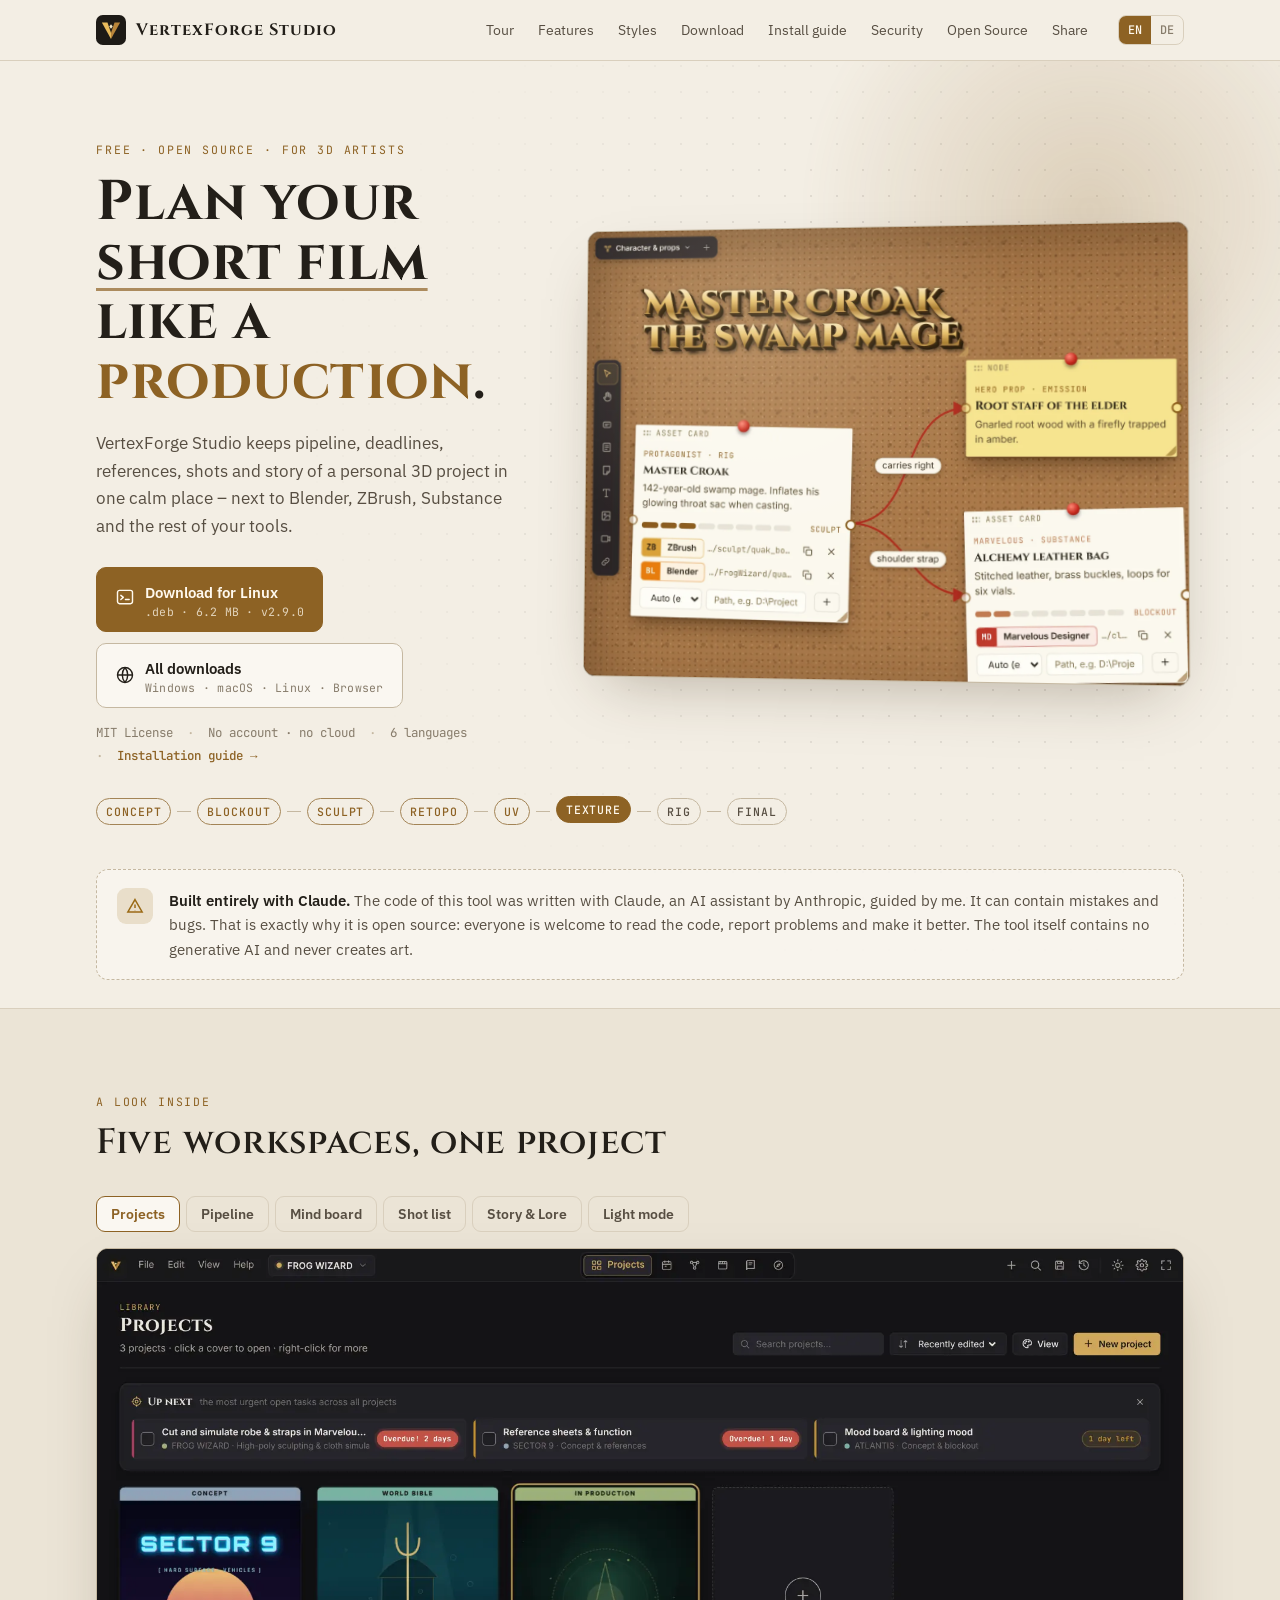
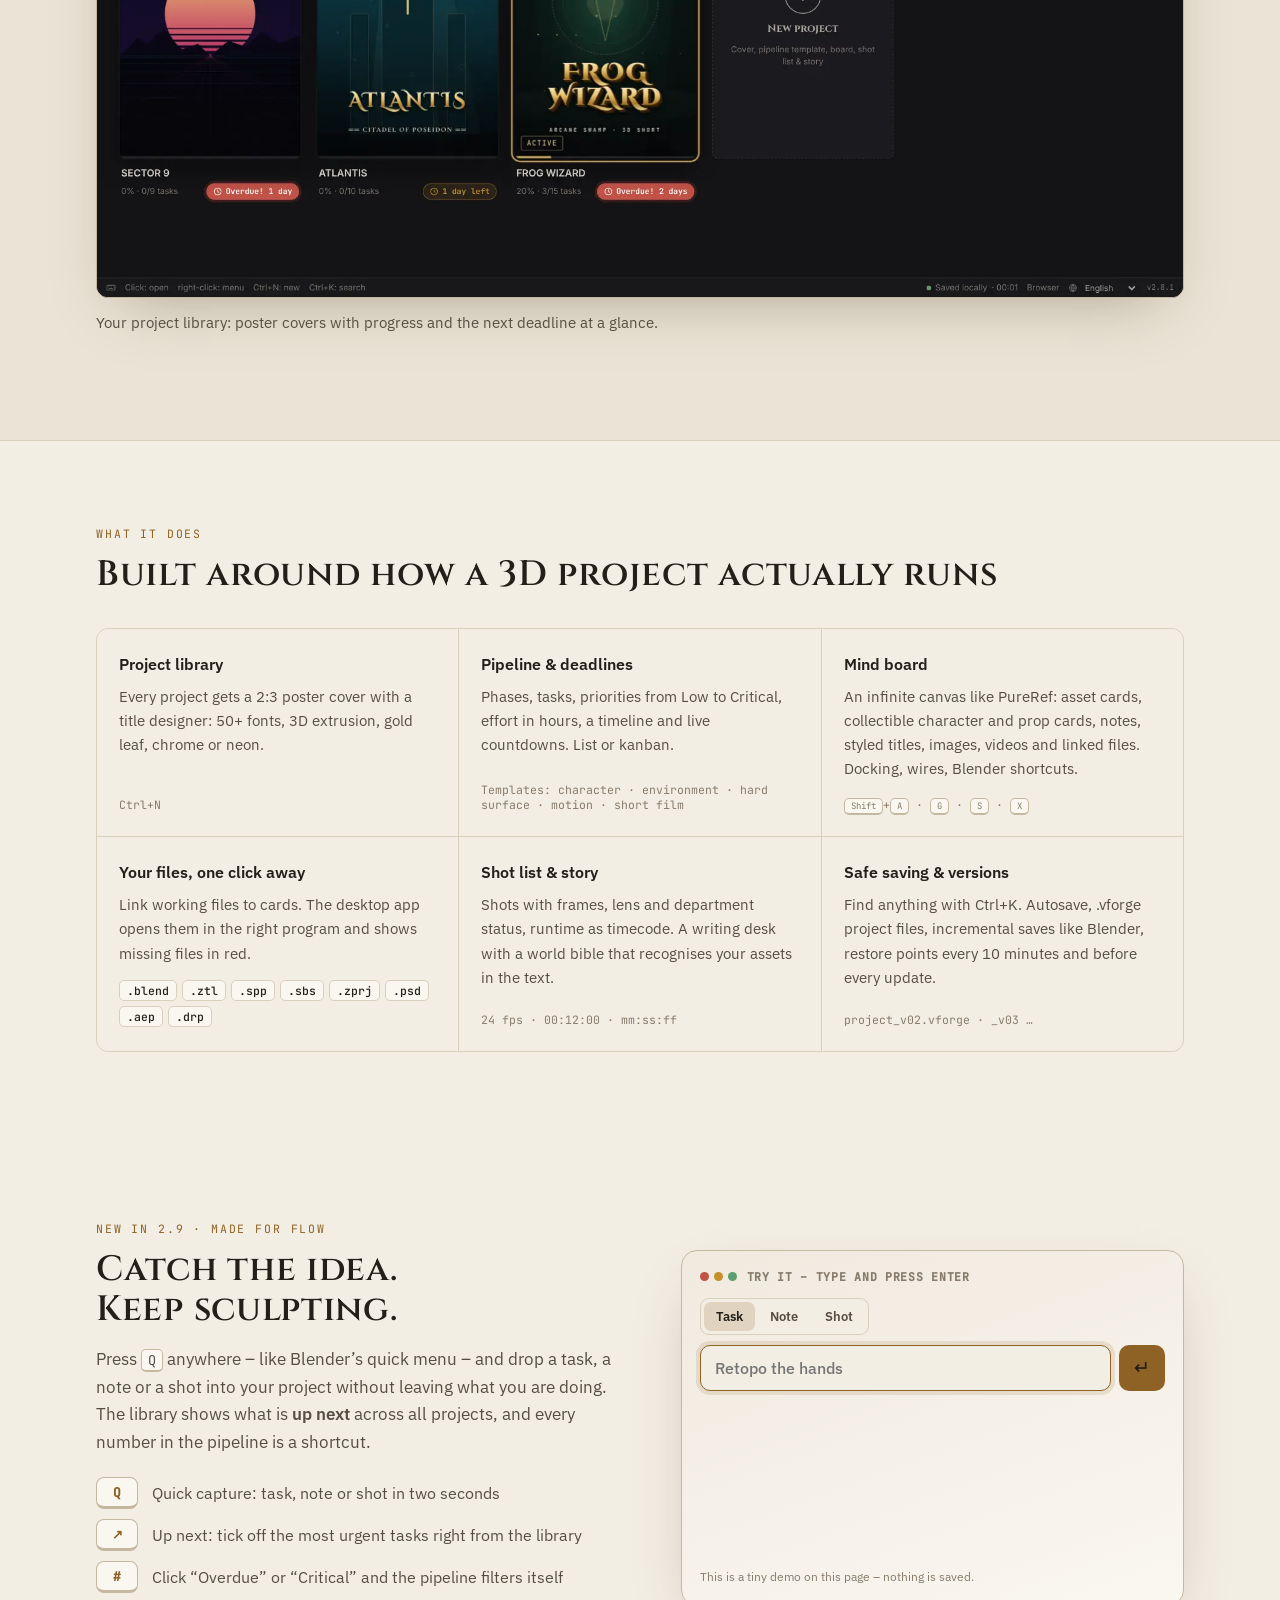
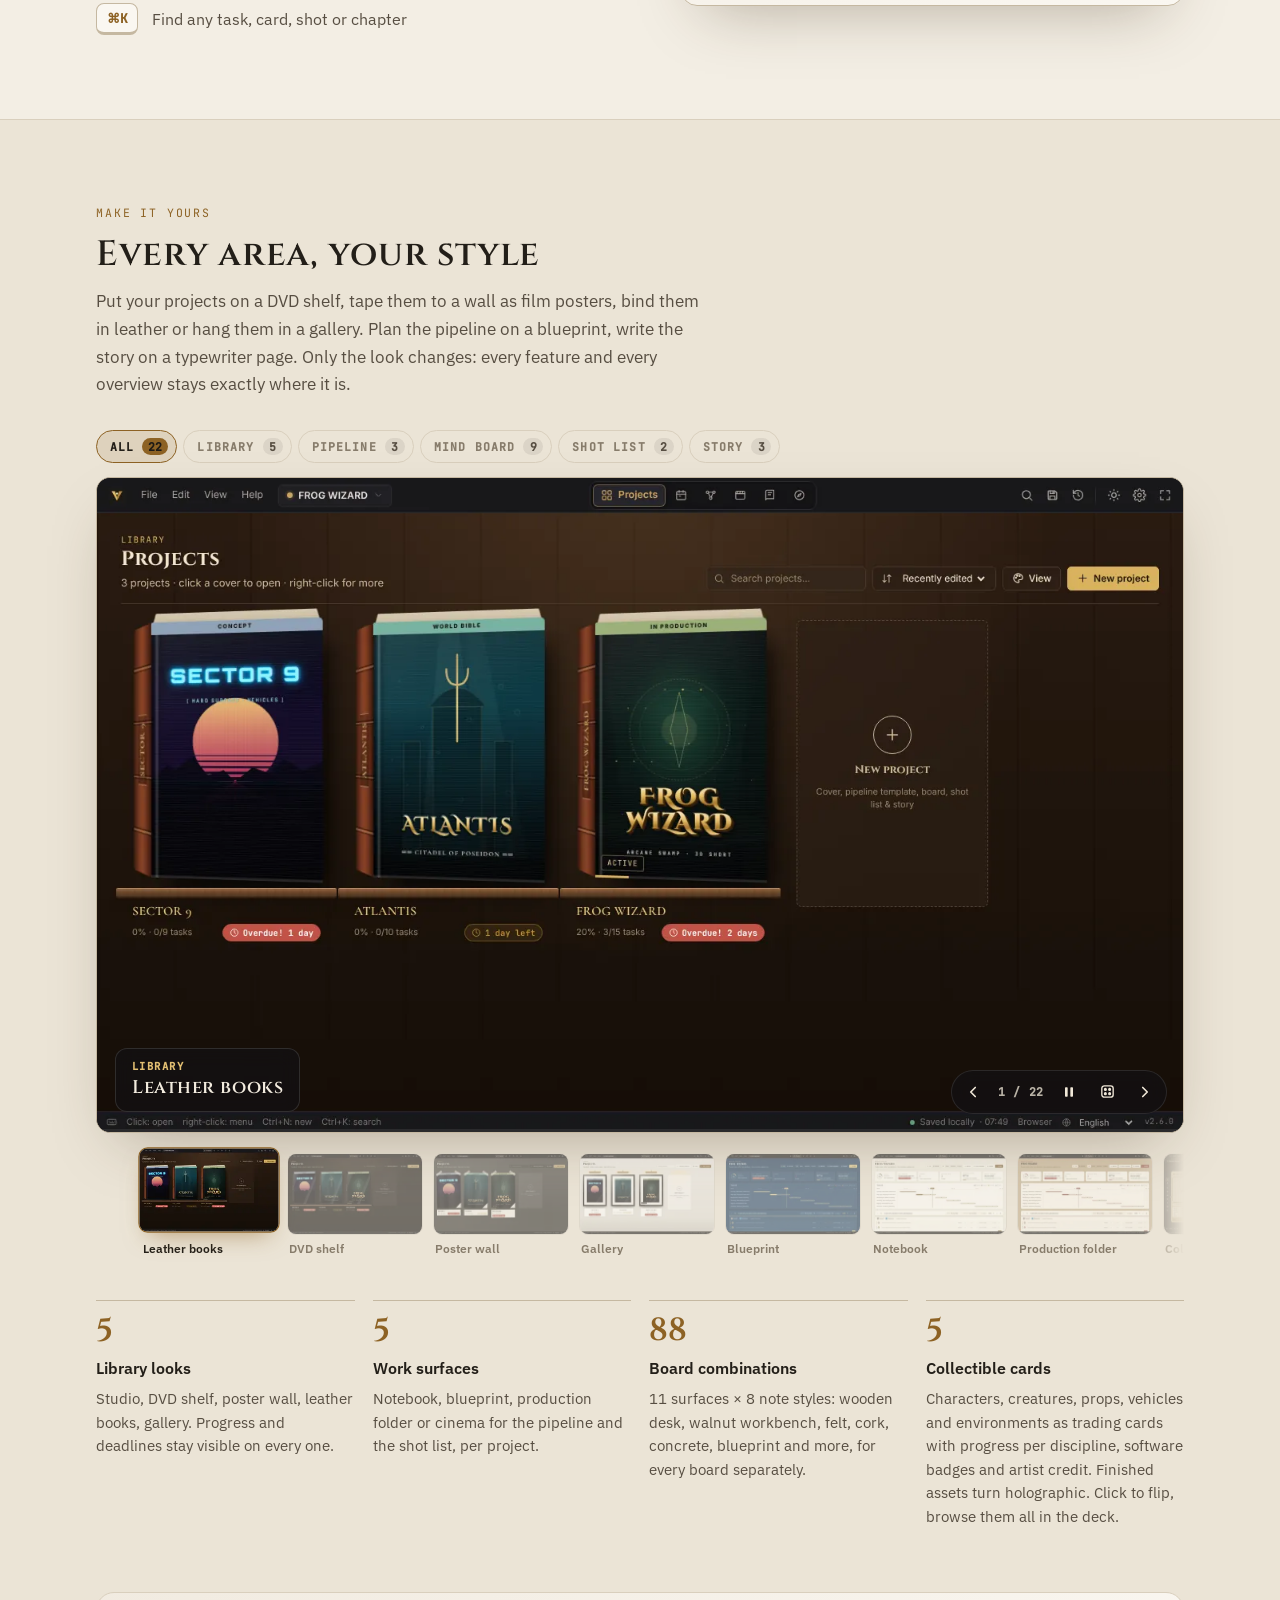
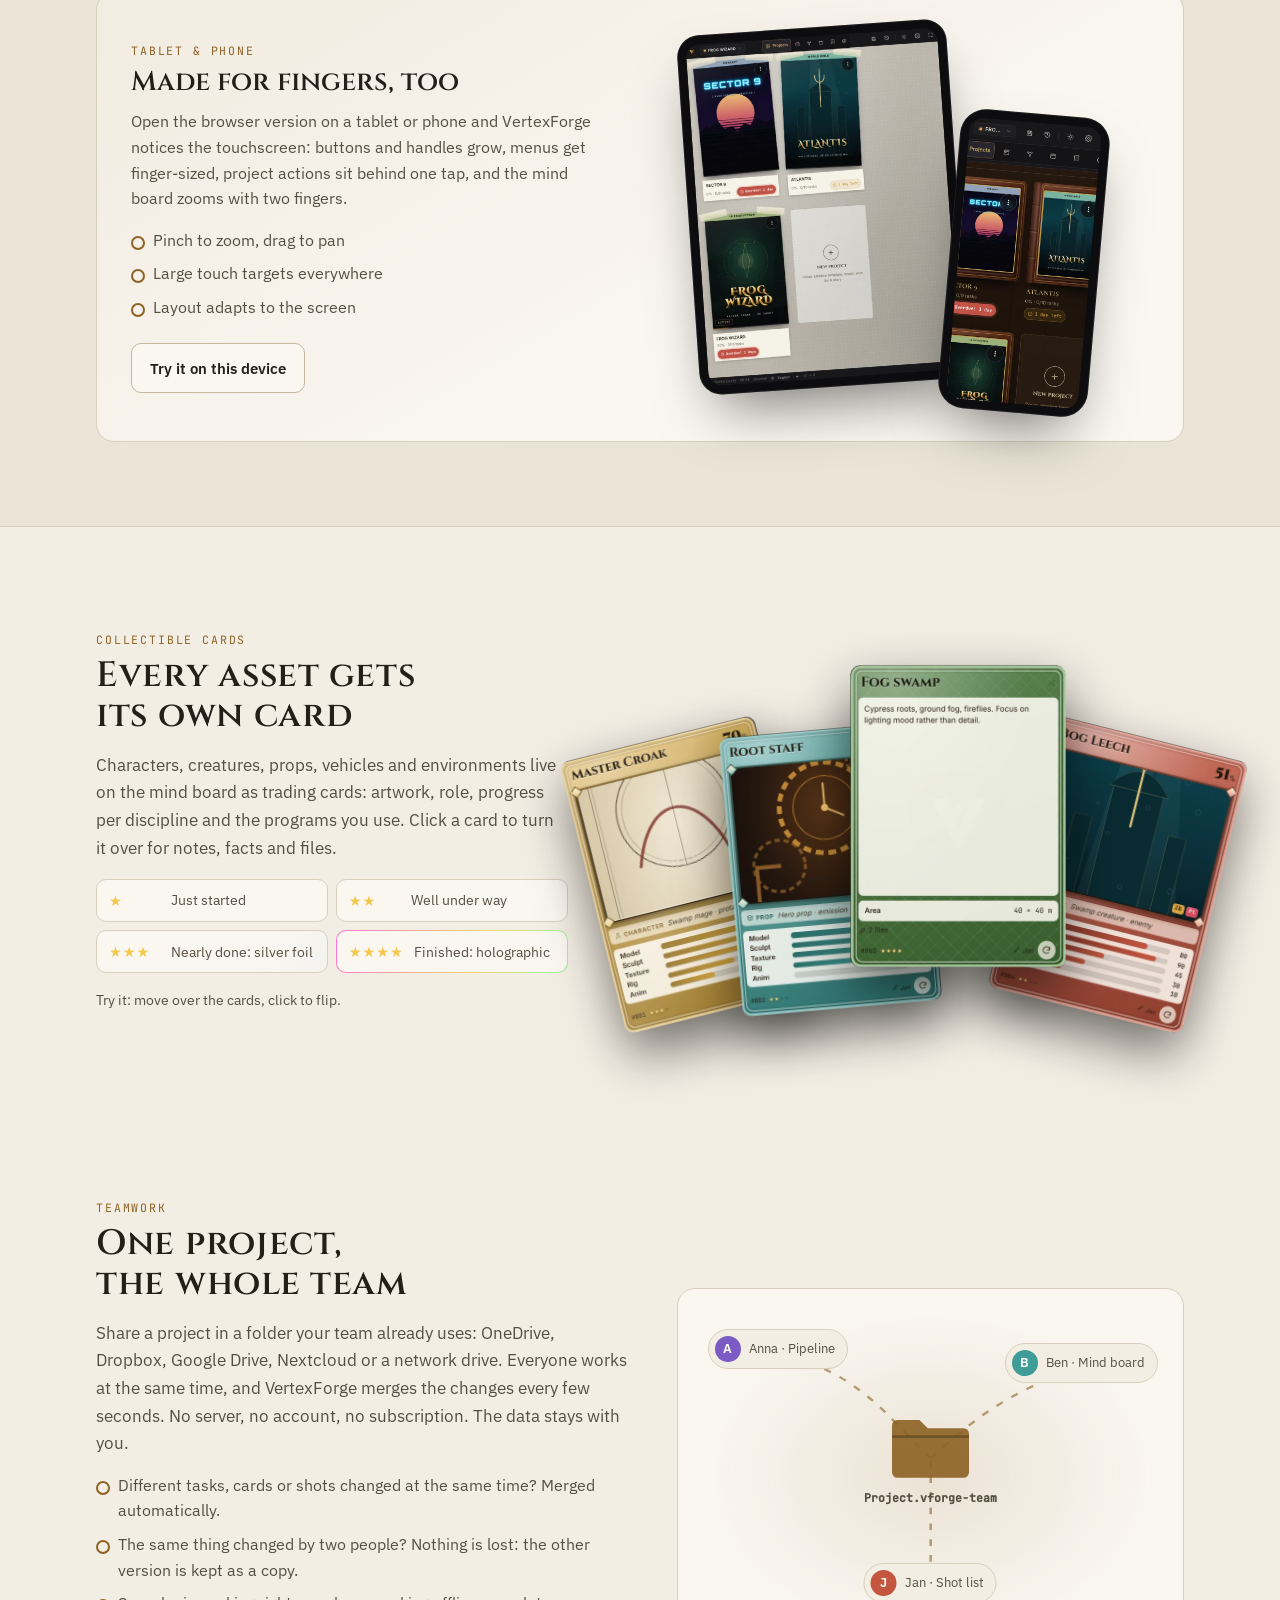
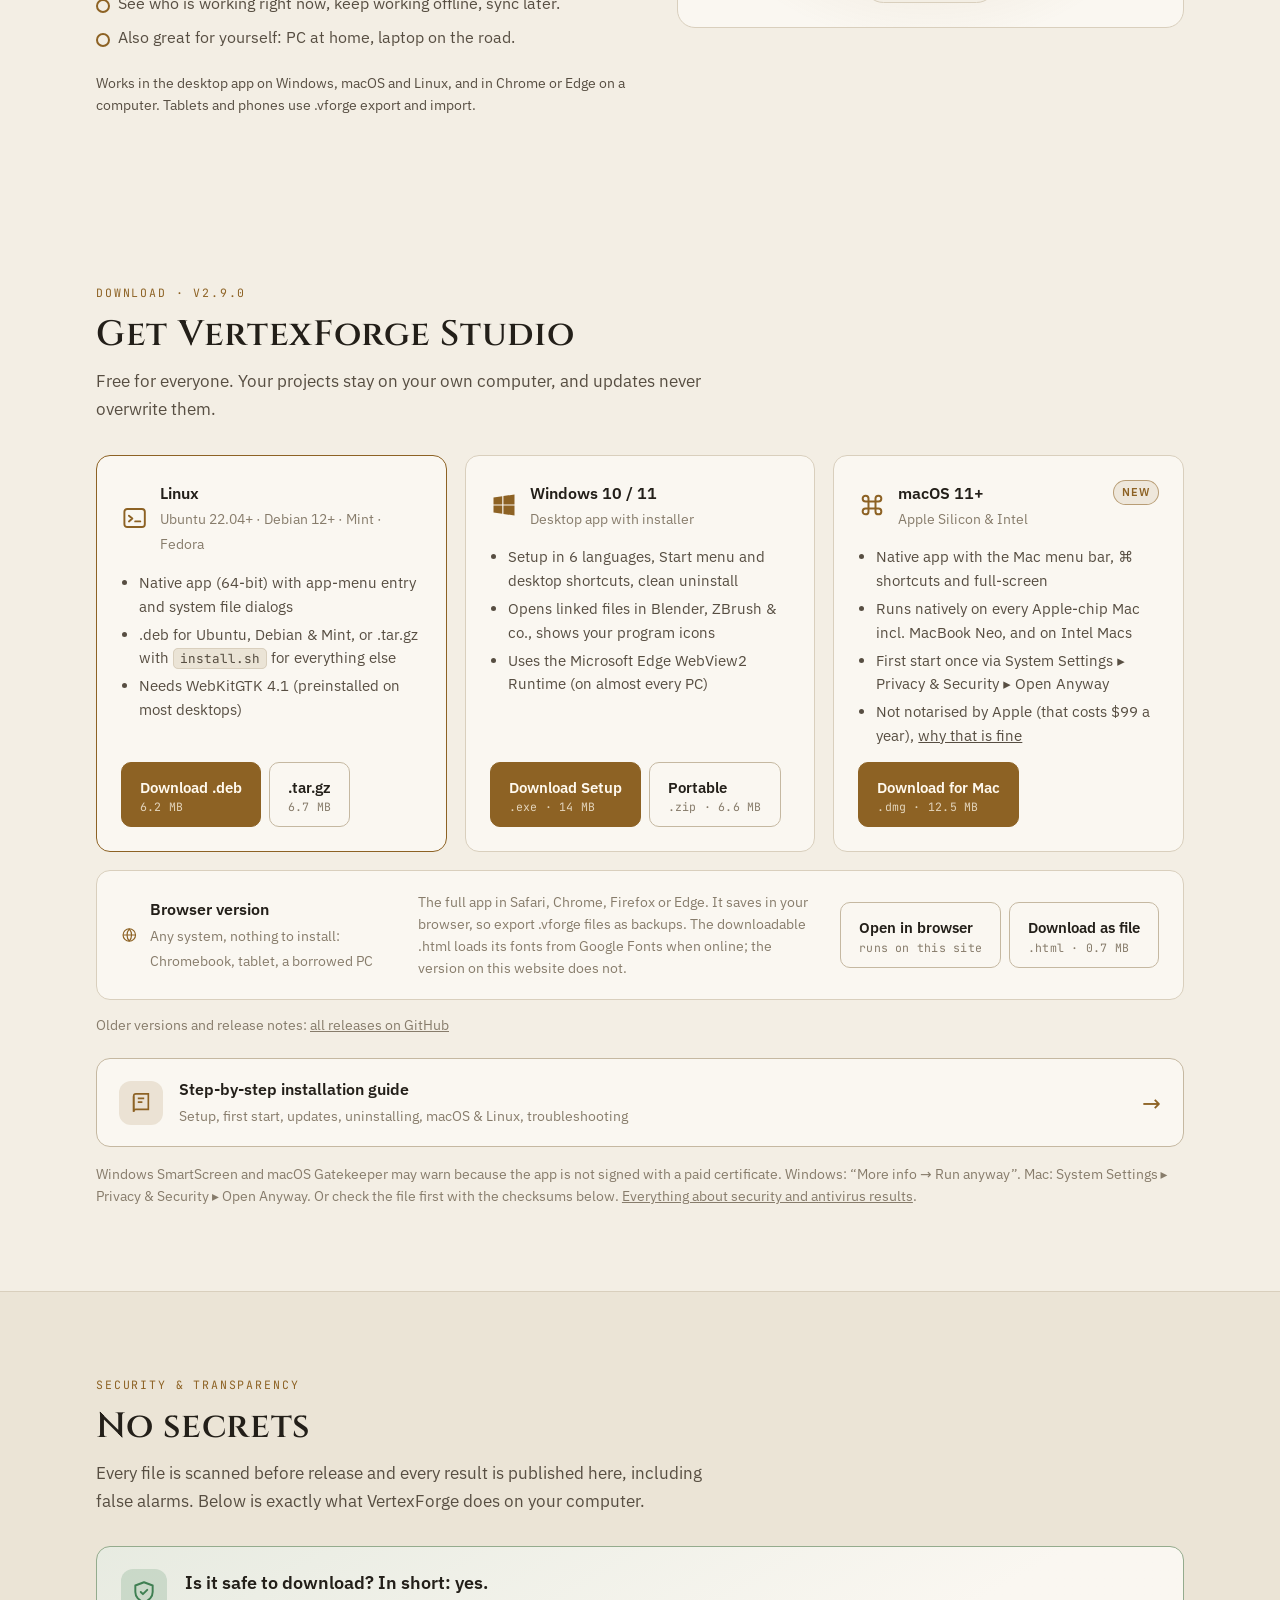
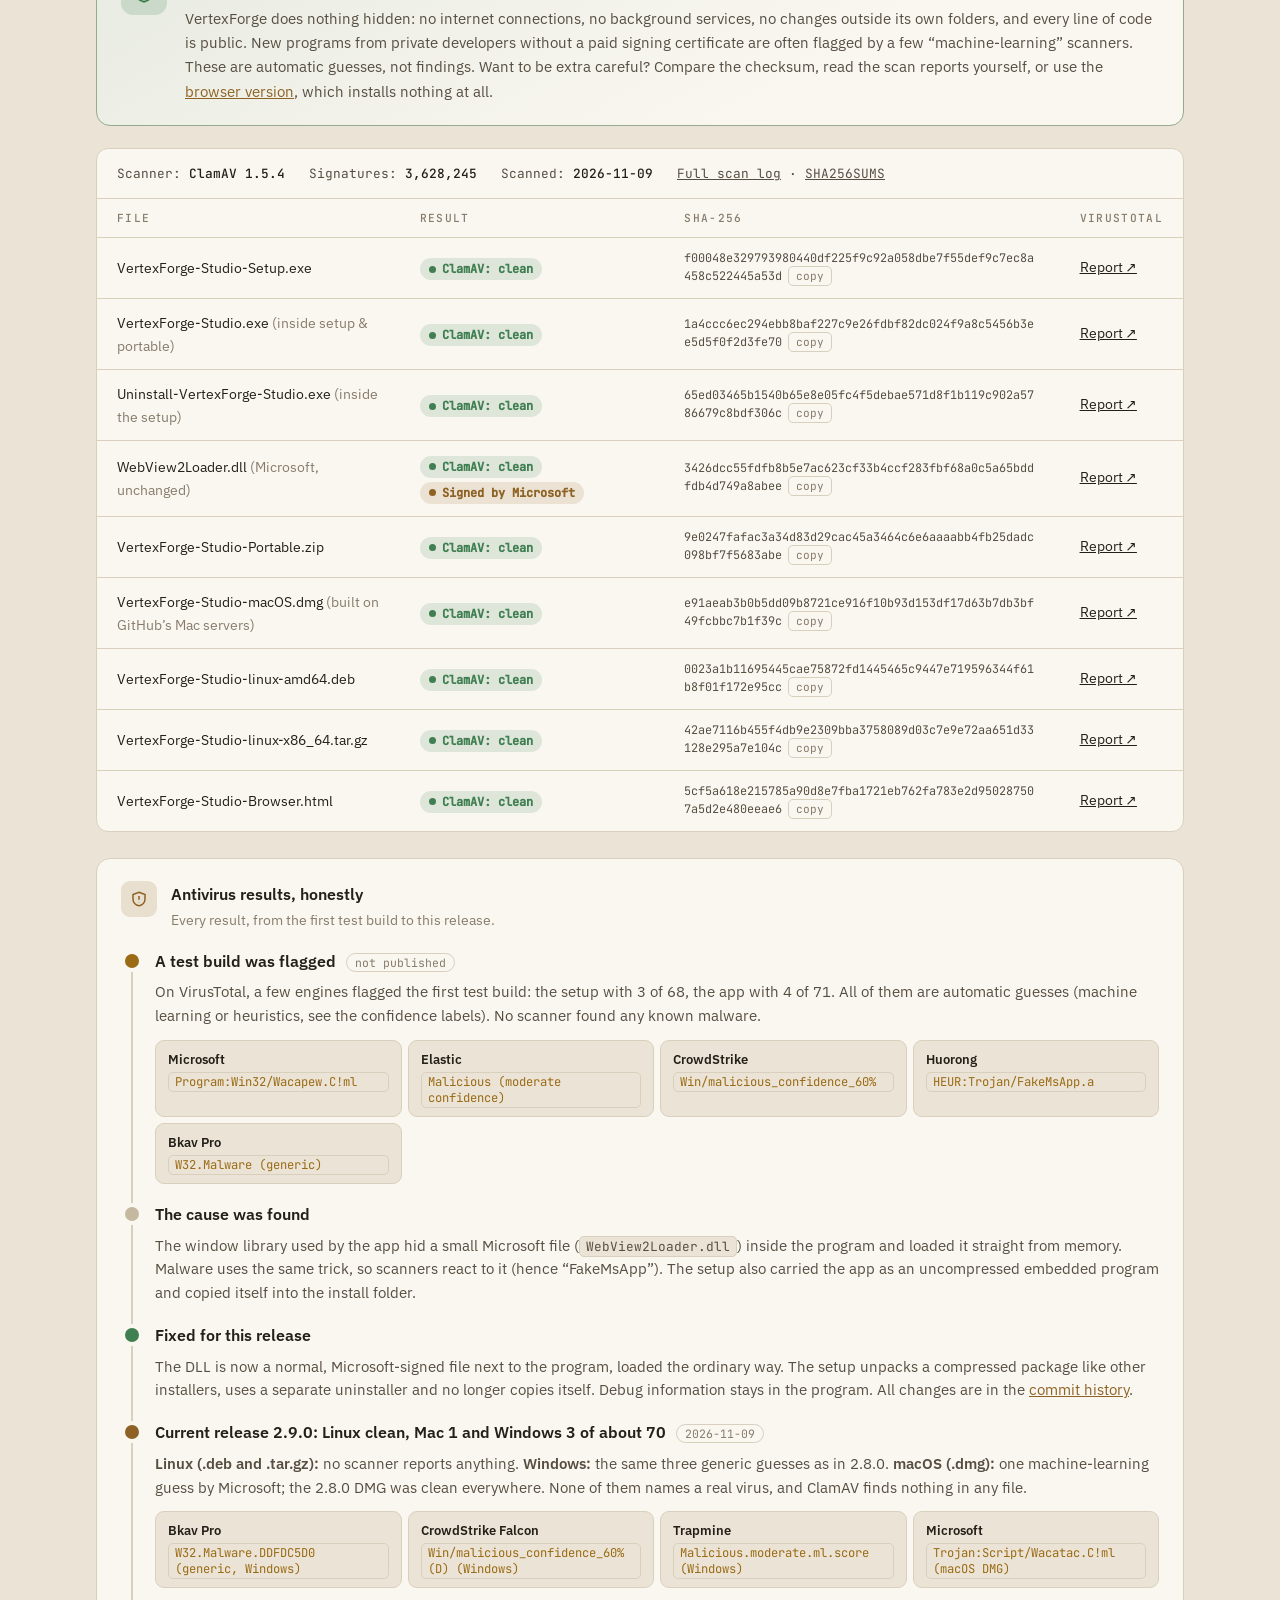
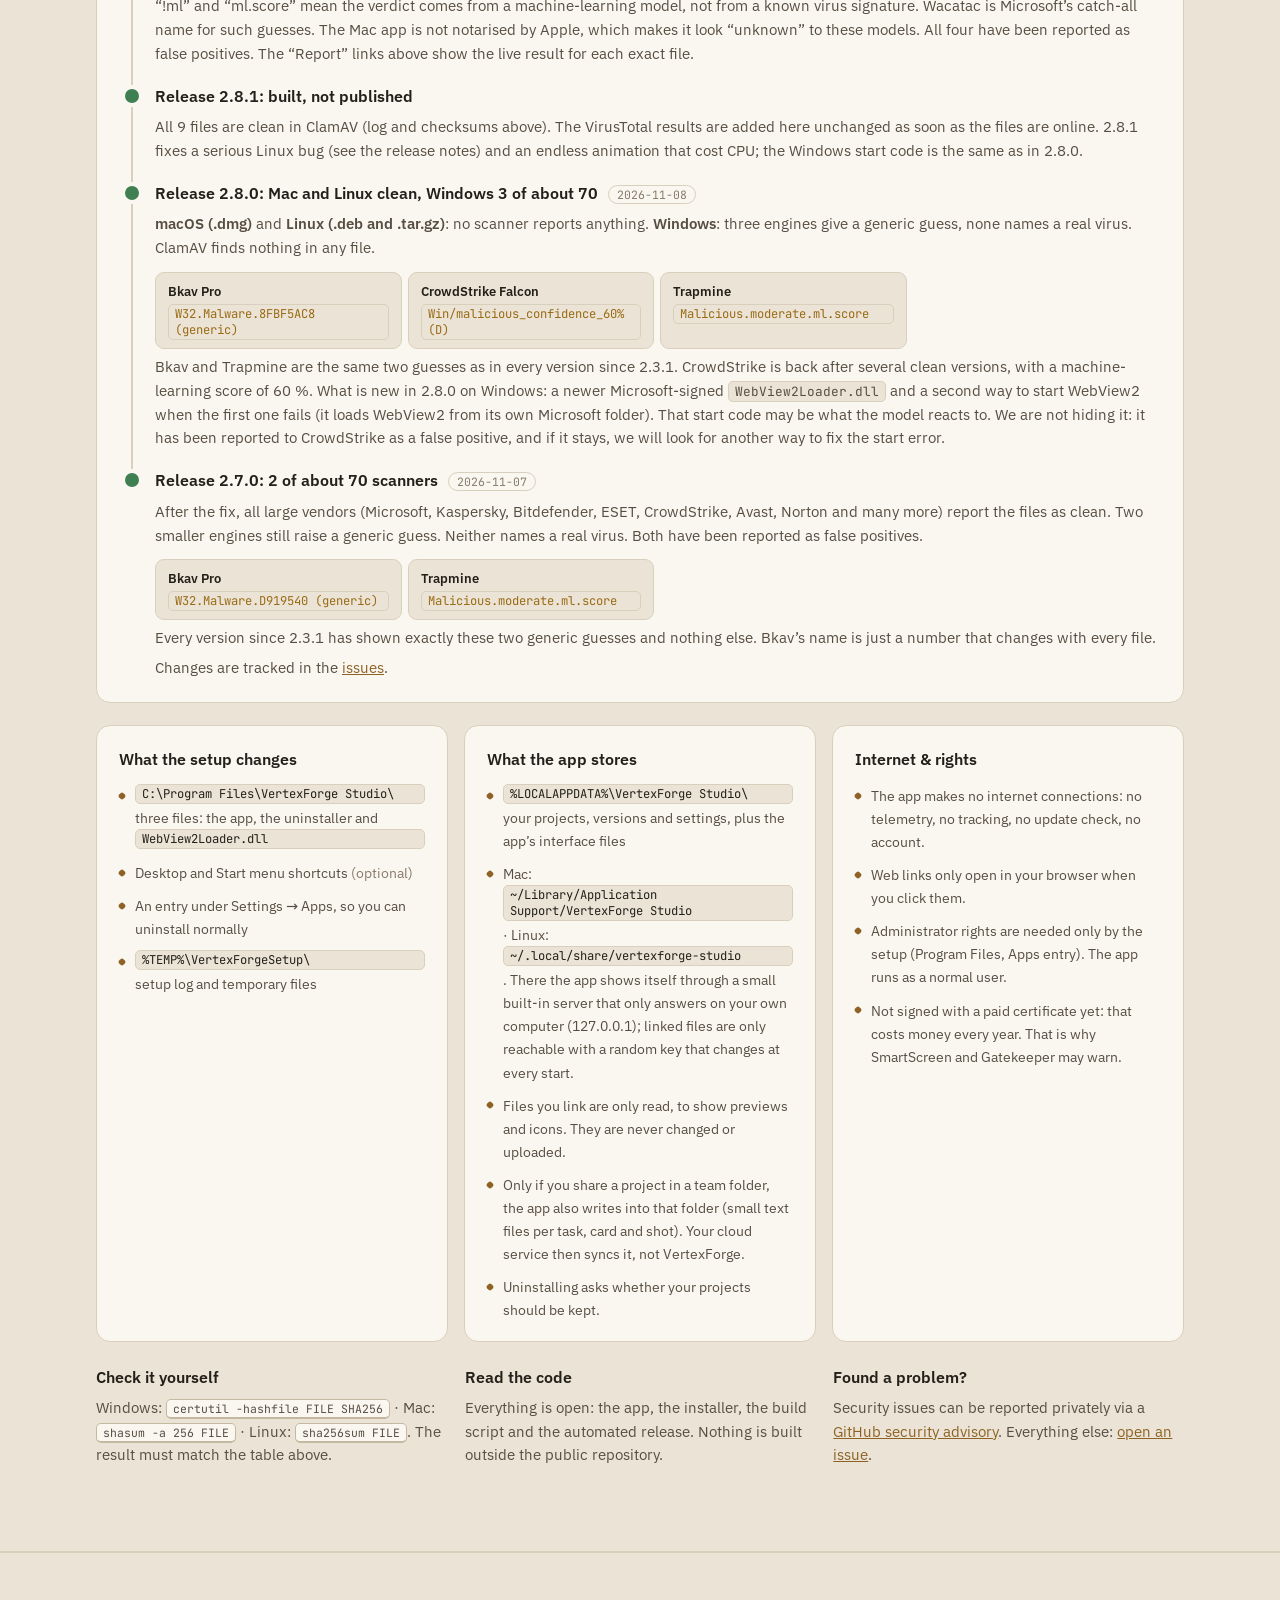
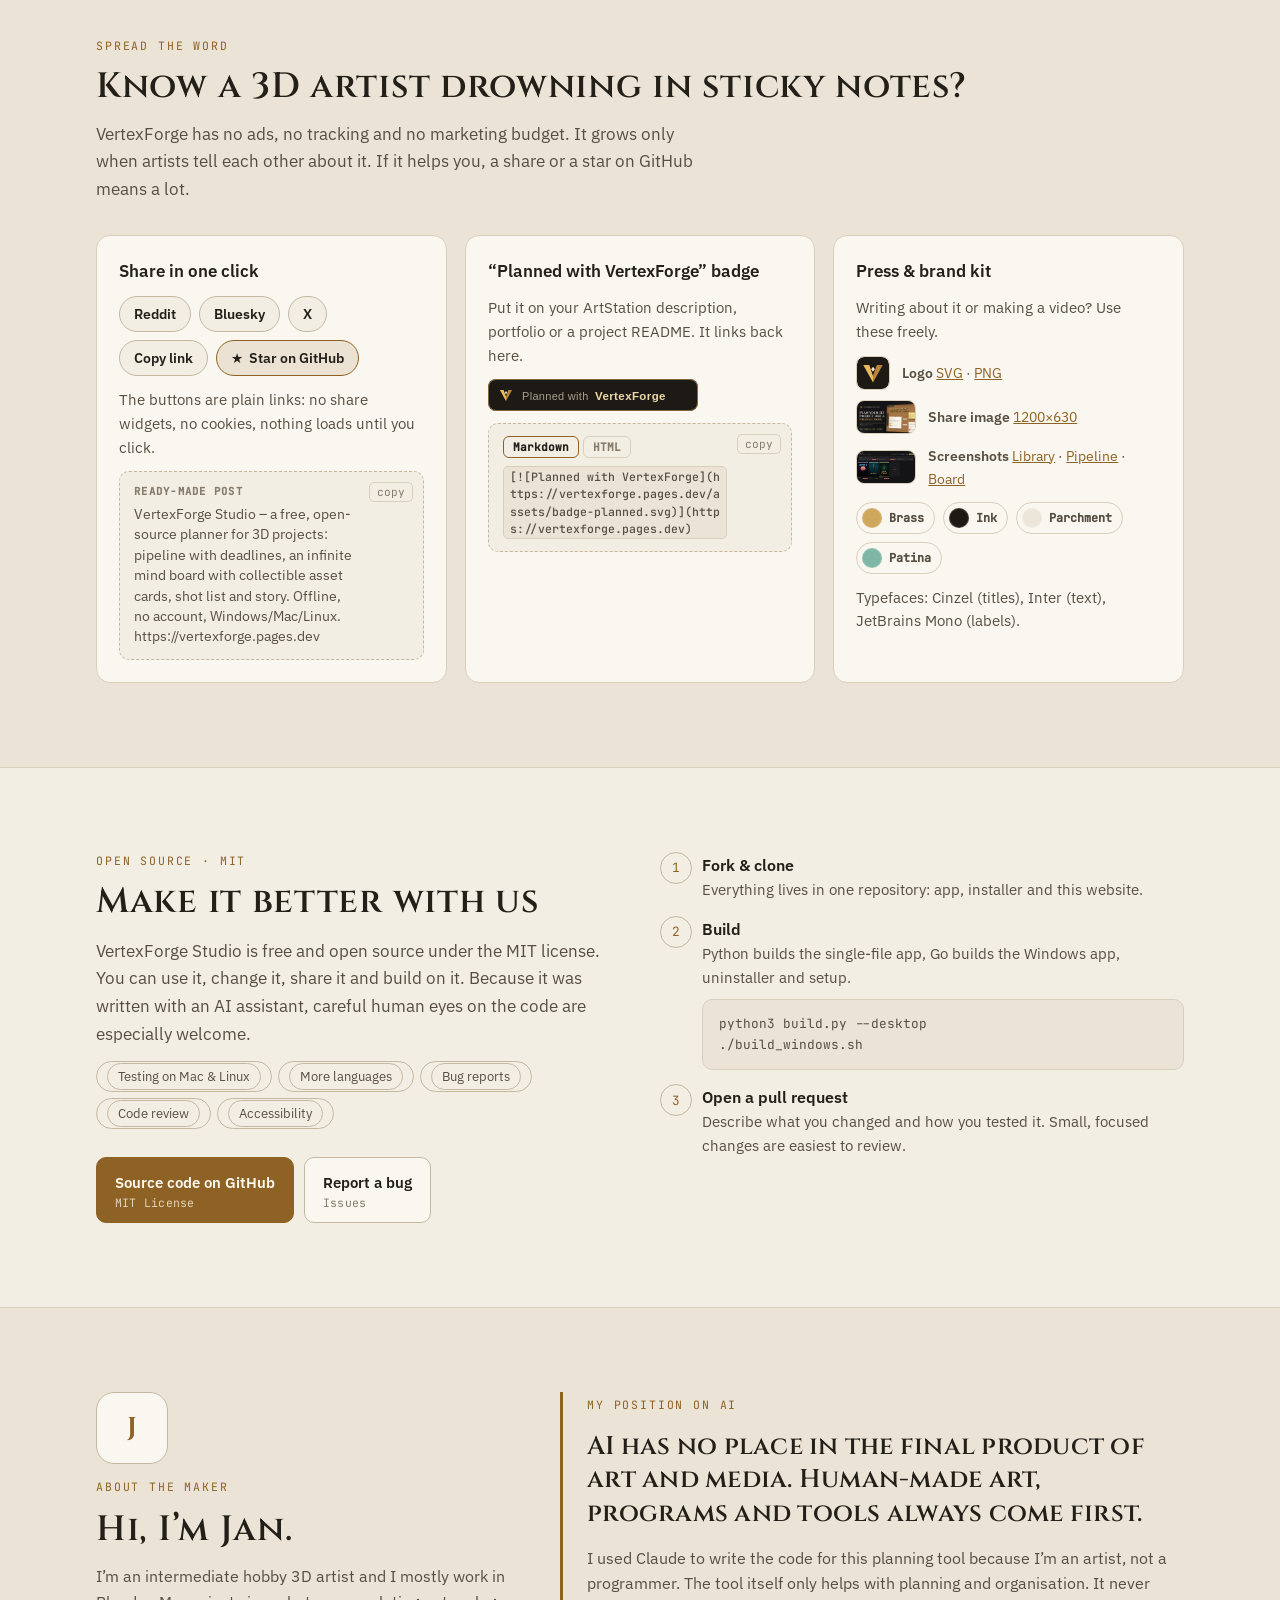
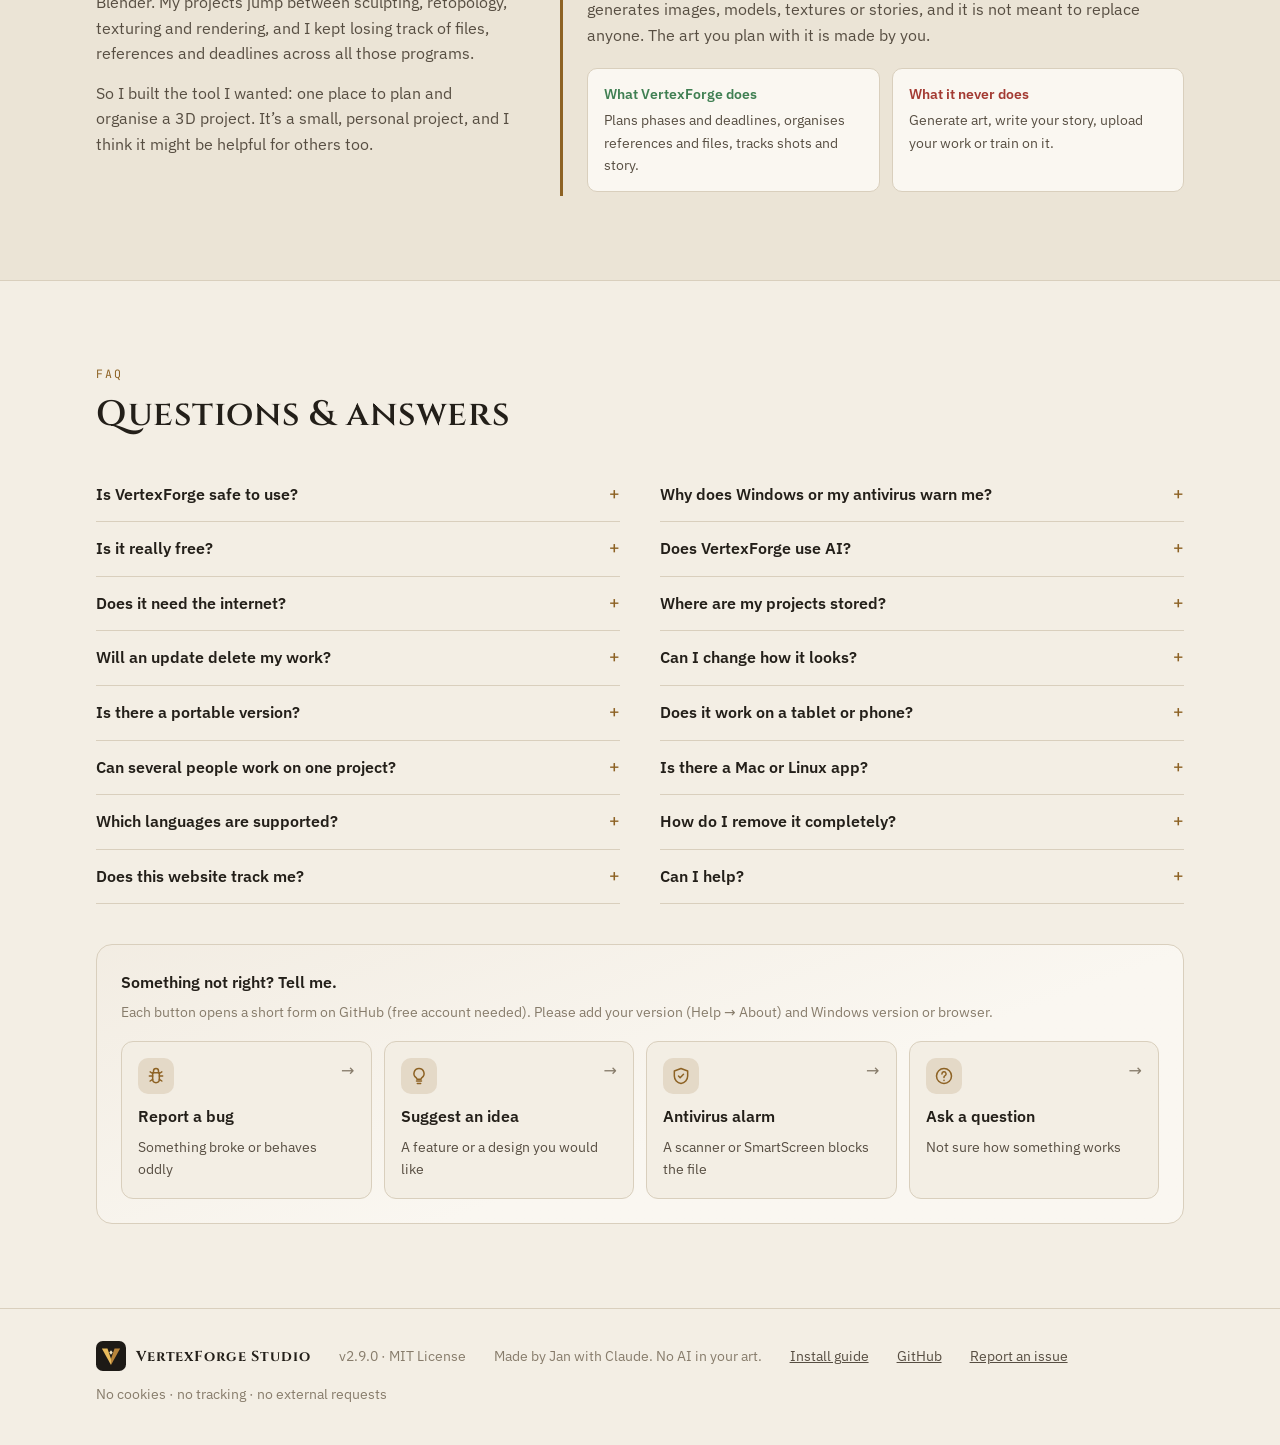
==== commit bfc07c6a: "Publish 2.9.0 VirusTotal results Co-Authored-By: Claude Opus 5.5 <noreply@anthropic.com> Claude-Sess" ====
--- a/docs/index.html
+++ b/docs/index.html
@@ -940,8 +940,10 @@
           <p><span data-en>The window library used by the app hid a small Microsoft file (<code>WebView2Loader.dll</code>) inside the program and loaded it straight from memory. Malware uses the same trick, so scanners react to it (hence “FakeMsApp”). The setup also carried the app as an uncompressed embedded program and copied itself into the install folder.</span><span data-de>Die Fenster-Bibliothek der App hat eine kleine Microsoft-Datei (<code>WebView2Loader.dll</code>) im Programm versteckt und direkt aus dem Arbeitsspeicher geladen. Schadsoftware nutzt denselben Trick, deshalb reagieren Scanner darauf (daher „FakeMsApp“). Außerdem trug das Setup die App als unkomprimiertes eingebettetes Programm und kopierte sich selbst in den Installationsordner.</span></p></div></li>
         <li><span class="dot ok"></span><div><b><span data-en>Fixed for this release</span><span data-de>Für dieses Release behoben</span></b>
           <p><span data-en>The DLL is now a normal, Microsoft-signed file next to the program, loaded the ordinary way. The setup unpacks a compressed package like other installers, uses a separate uninstaller and no longer copies itself. Debug information stays in the program. All changes are in the <a data-gh="commits/main" href="#security">commit history</a>.</span><span data-de>Die DLL ist jetzt eine normale, von Microsoft signierte Datei neben dem Programm und wird ganz normal geladen. Das Setup entpackt ein komprimiertes Paket wie andere Installer, nutzt ein eigenes Deinstallationsprogramm und kopiert sich nicht mehr selbst. Debug-Informationen bleiben im Programm. Alle Änderungen stehen in der <a data-gh="commits/main" href="#security">Commit-Historie</a>.</span></p></div></li>
-        <li><span class="dot live"></span><div><b><span data-en>Current release 2.9.0: VirusTotal results follow</span><span data-de>Aktuelles Release 2.9.0: VirusTotal-Ergebnisse folgen</span></b><span class="when">2026-11-09</span>
-          <p><span data-en>All 9 files are clean in ClamAV. VirusTotal results are added here unchanged once the files are online. 2.8.1 was skipped on GitHub in favour of this release; its fixes are included.</span><span data-de>Alle 9 Dateien sind laut ClamAV sauber. Die VirusTotal-Ergebnisse kommen unverändert hierher, sobald die Dateien online sind. 2.8.1 wurde auf GitHub zugunsten dieses Releases übersprungen; seine Korrekturen sind enthalten.</span></p></div></li>
+        <li><span class="dot live"></span><div><b><span data-en>Current release 2.9.0: Linux clean, Mac 1 and Windows 3 of about 70</span><span data-de>Aktuelles Release 2.9.0: Linux sauber, Mac 1 und Windows 3 von rund 70</span></b><span class="when">2026-11-09</span>
+          <p><span data-en><b>Linux (.deb and .tar.gz):</b> no scanner reports anything. <b>Windows:</b> the same three generic guesses as in 2.8.0. <b>macOS (.dmg):</b> one machine-learning guess by Microsoft; the 2.8.0 DMG was clean everywhere. None of them names a real virus, and ClamAV finds nothing in any file.</span><span data-de><b>Linux (.deb und .tar.gz):</b> kein Scanner meldet etwas. <b>Windows:</b> dieselben drei allgemeinen Vermutungen wie in 2.8.0. <b>macOS (.dmg):</b> eine Machine-Learning-Vermutung von Microsoft; das DMG von 2.8.0 war überall sauber. Keine davon nennt einen echten Virus, und ClamAV findet in keiner Datei etwas.</span></p>
+          <ul class="det"><li><b>Bkav Pro</b><code>W32.Malware.DDFDC5D0 (generic, Windows)</code></li><li><b>CrowdStrike Falcon</b><code>Win/malicious_confidence_60% (D) (Windows)</code></li><li><b>Trapmine</b><code>Malicious.moderate.ml.score (Windows)</code></li><li><b>Microsoft</b><code>Trojan:Script/Wacatac.C!ml (macOS DMG)</code></li></ul>
+          <p><span data-en>“!ml” and “ml.score” mean the verdict comes from a machine-learning model, not from a known virus signature. Wacatac is Microsoft’s catch-all name for such guesses. The Mac app is not notarised by Apple, which makes it look “unknown” to these models. All four have been reported as false positives. The “Report” links above show the live result for each exact file.</span><span data-de>„!ml“ und „ml.score“ bedeuten, dass das Urteil von einem Machine-Learning-Modell stammt, nicht von einer bekannten Virensignatur. Wacatac ist Microsofts Sammelname für solche Vermutungen. Die Mac-App ist nicht von Apple notarisiert, deshalb wirkt sie für solche Modelle „unbekannt“. Alle vier wurden als Fehlalarm gemeldet. Die „Bericht“-Links oben zeigen das aktuelle Ergebnis jeder einzelnen Datei.</span></p></div></li>
         <li><span class="dot ok"></span><div><b><span data-en>Release 2.8.1: built, not published</span><span data-de>Release 2.8.1: gebaut, nicht veröffentlicht</span></b>
           <p><span data-en>All 9 files are clean in ClamAV (log and checksums above). The VirusTotal results are added here unchanged as soon as the files are online. 2.8.1 fixes a serious Linux bug (see the release notes) and an endless animation that cost CPU; the Windows start code is the same as in 2.8.0.</span><span data-de>Alle 9 Dateien sind laut ClamAV sauber (Protokoll und Prüfsummen oben). Die VirusTotal-Ergebnisse kommen unverändert hierher, sobald die Dateien online sind. 2.8.1 behebt einen schweren Linux-Fehler (siehe Versionshinweise) und eine endlose Animation, die Rechenleistung kostete; der Windows-Startcode ist derselbe wie in 2.8.0.</span></p></div></li>
         <li><span class="dot ok"></span><div><b><span data-en>Release 2.8.0: Mac and Linux clean, Windows 3 of about 70</span><span data-de>Release 2.8.0: Mac und Linux sauber, Windows 3 von rund 70</span></b><span class="when">2026-11-08</span>
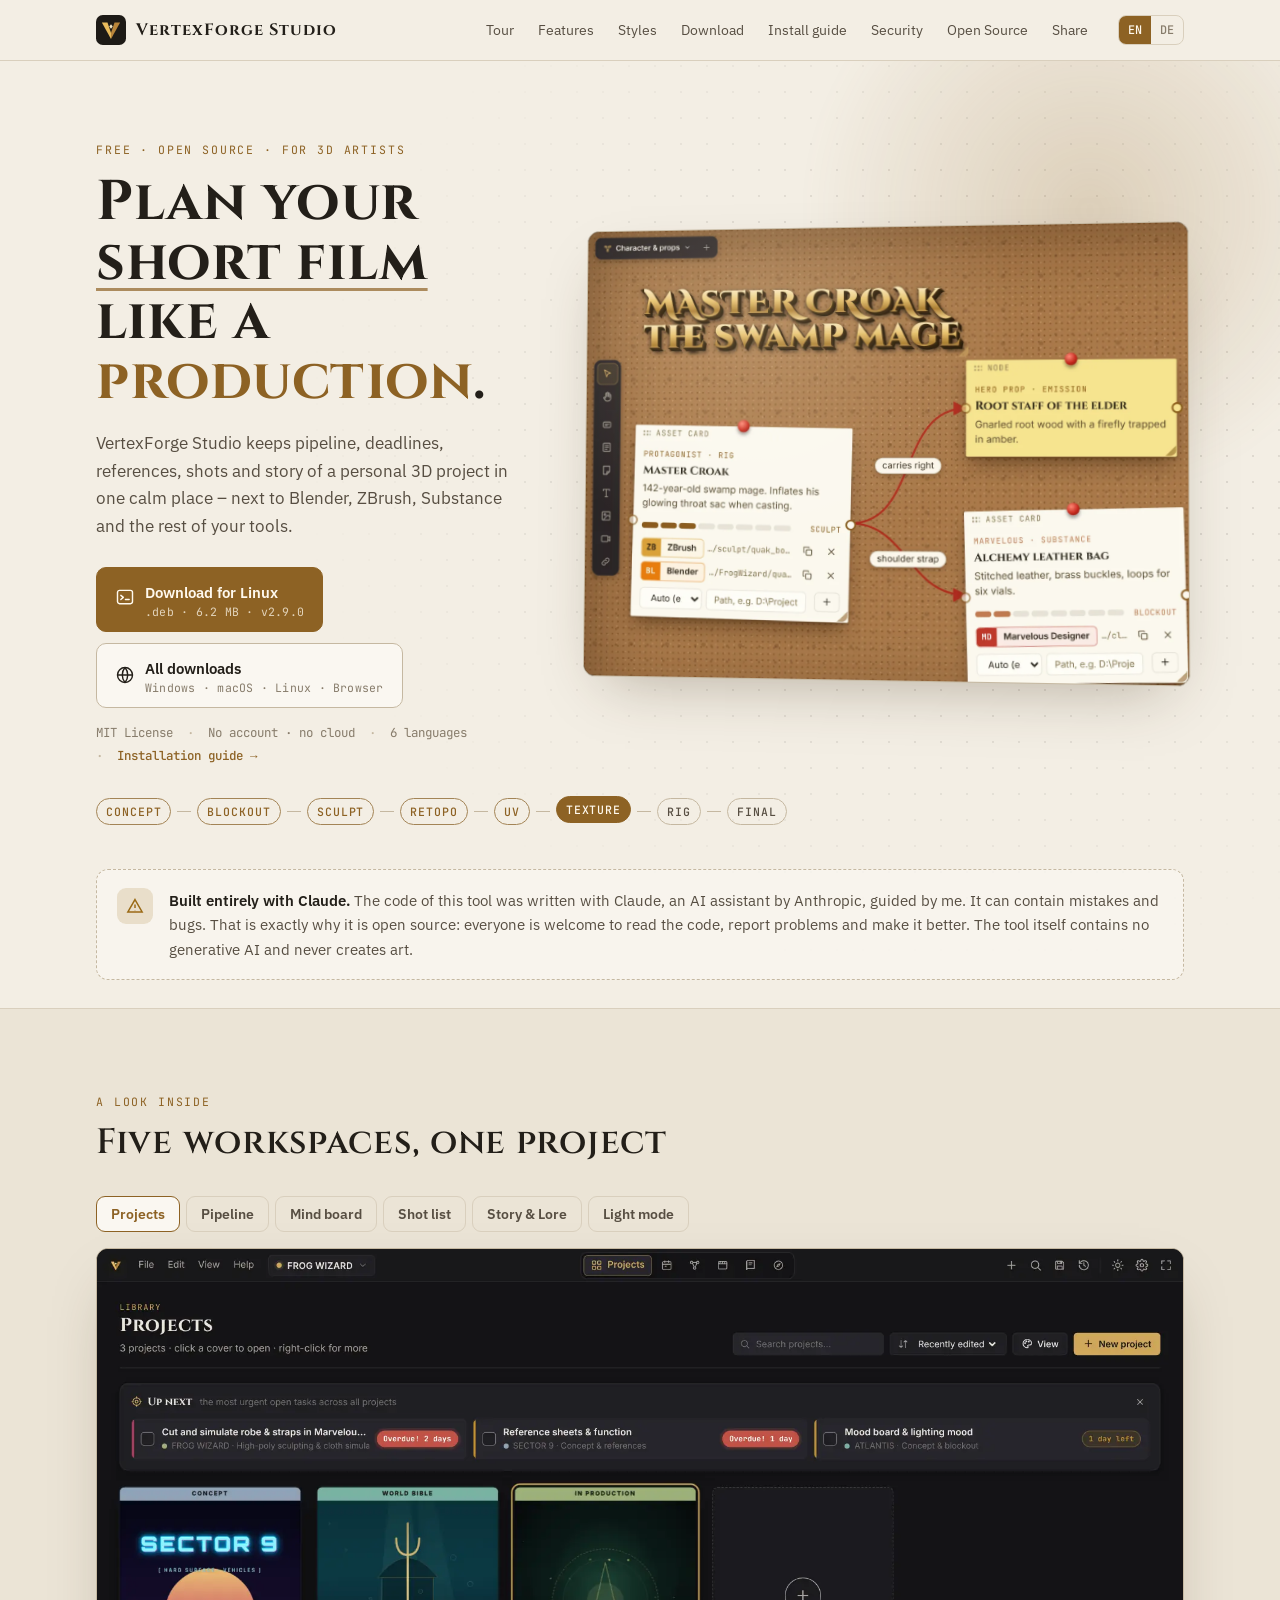
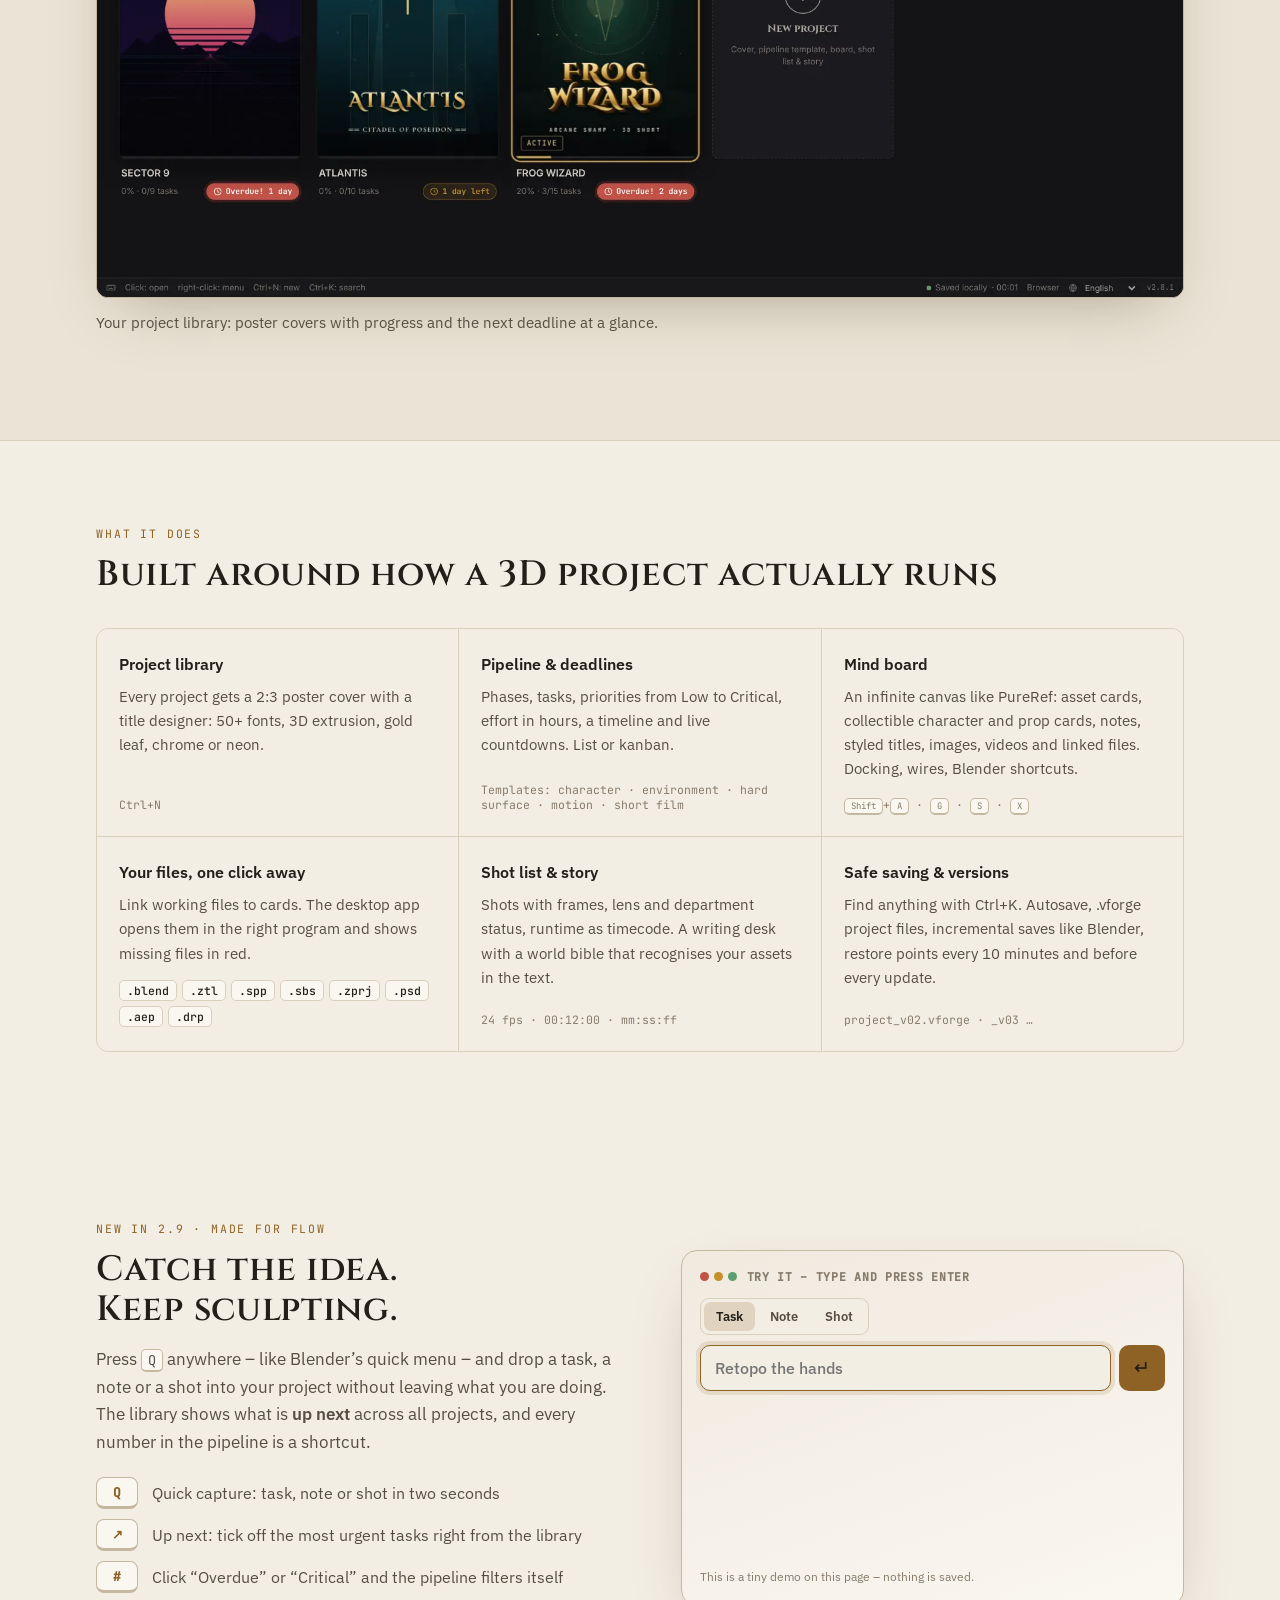
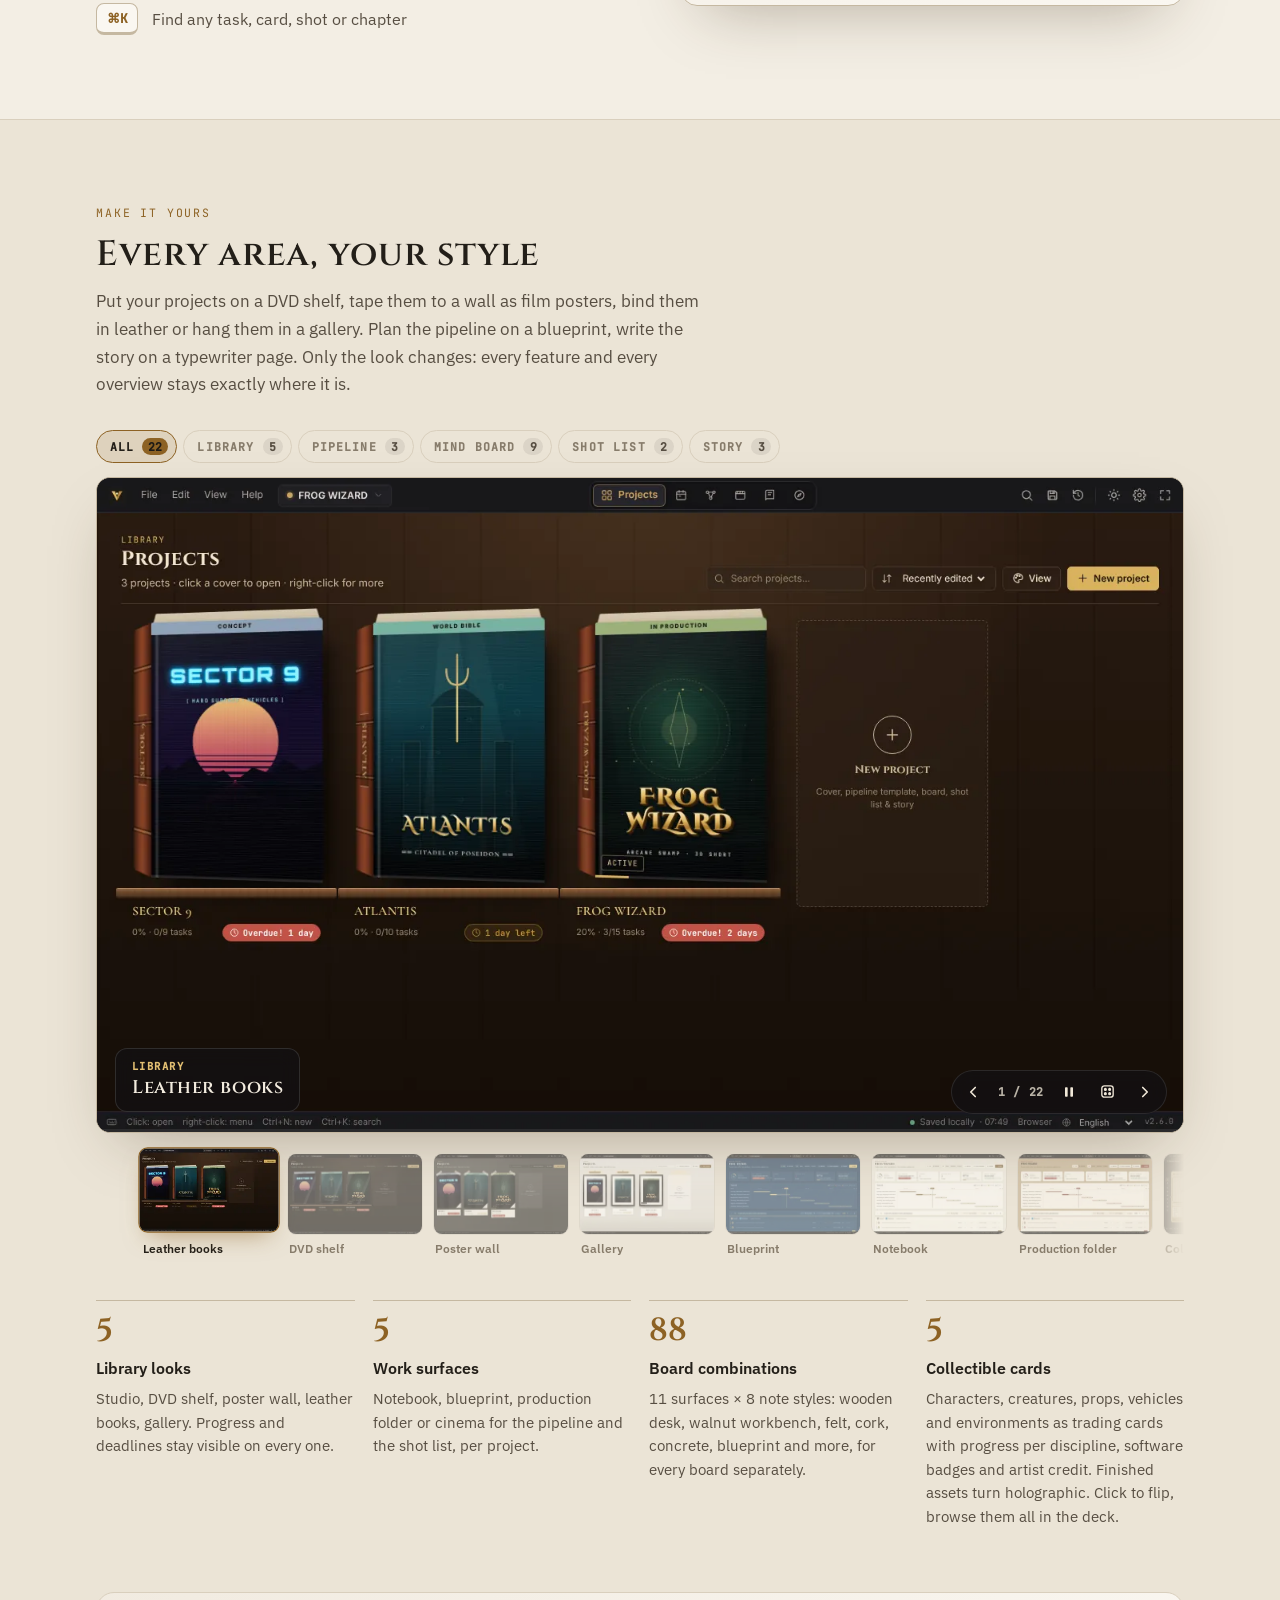
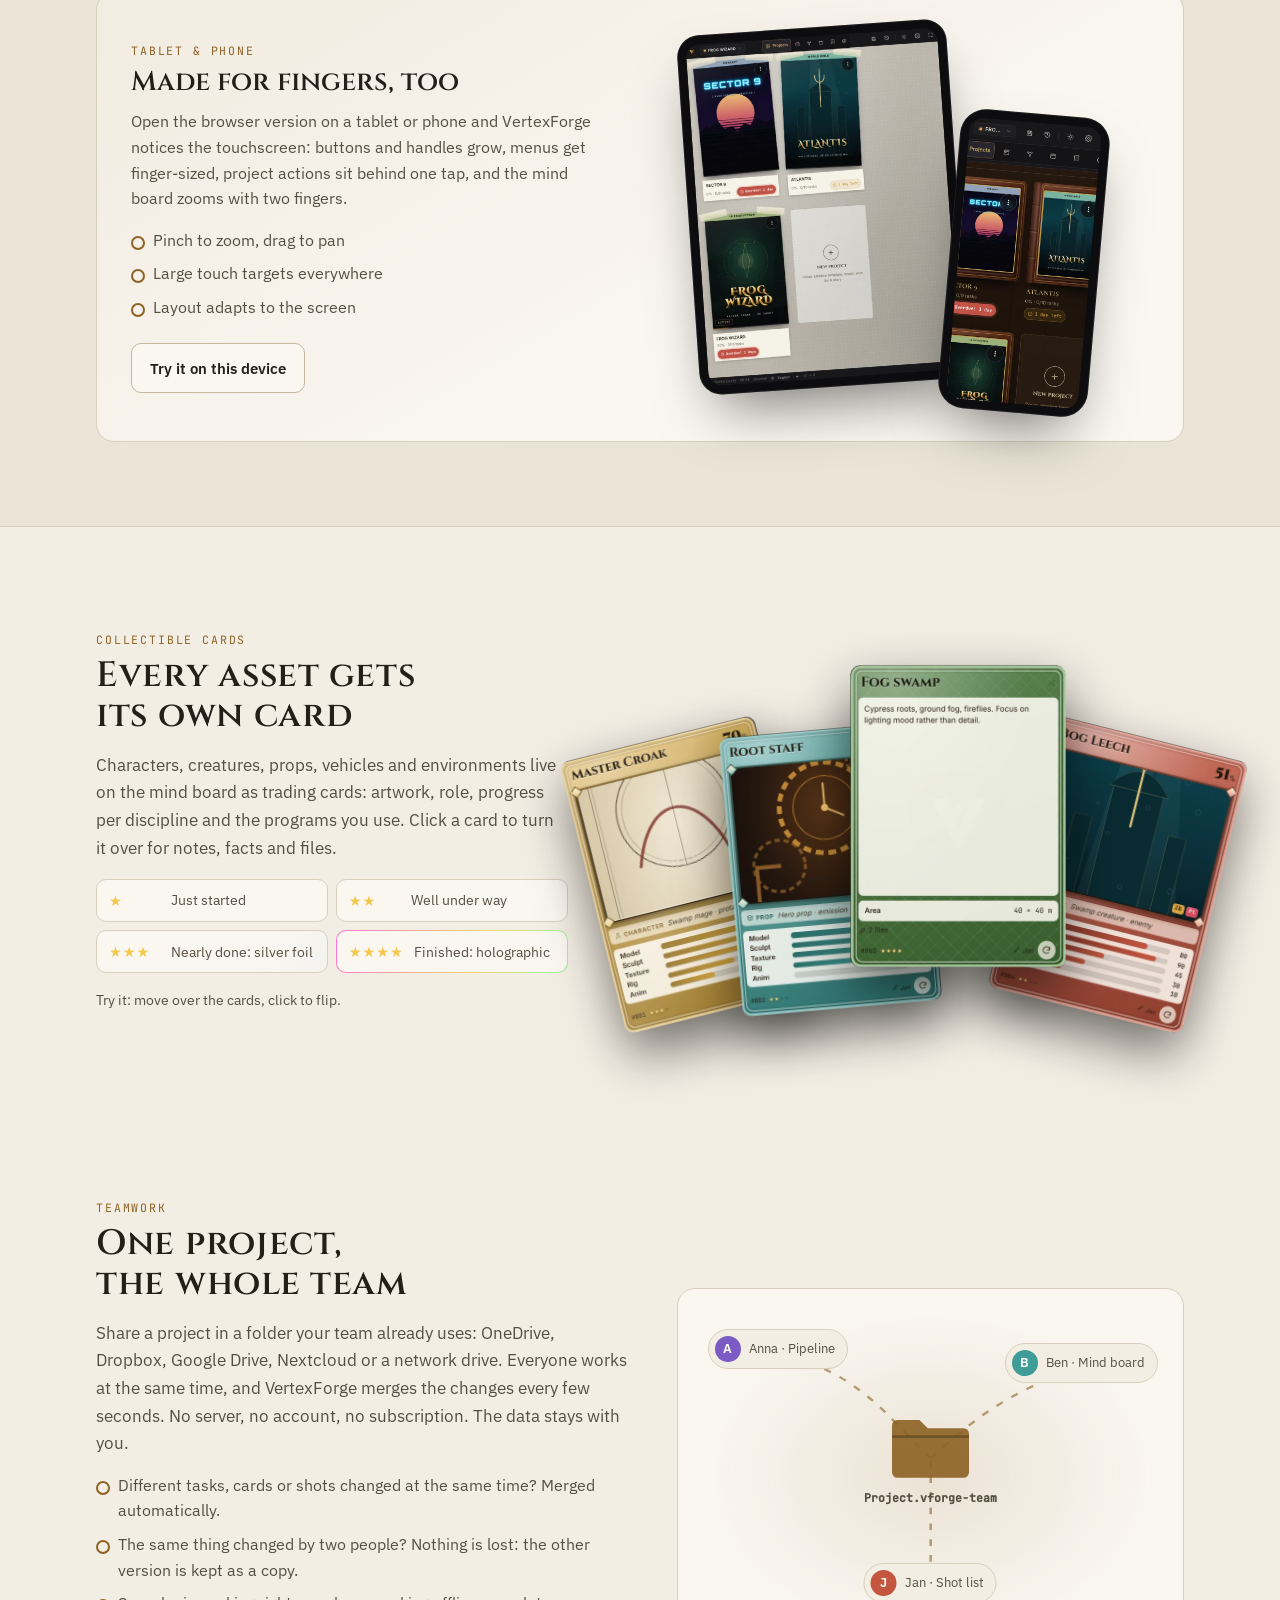
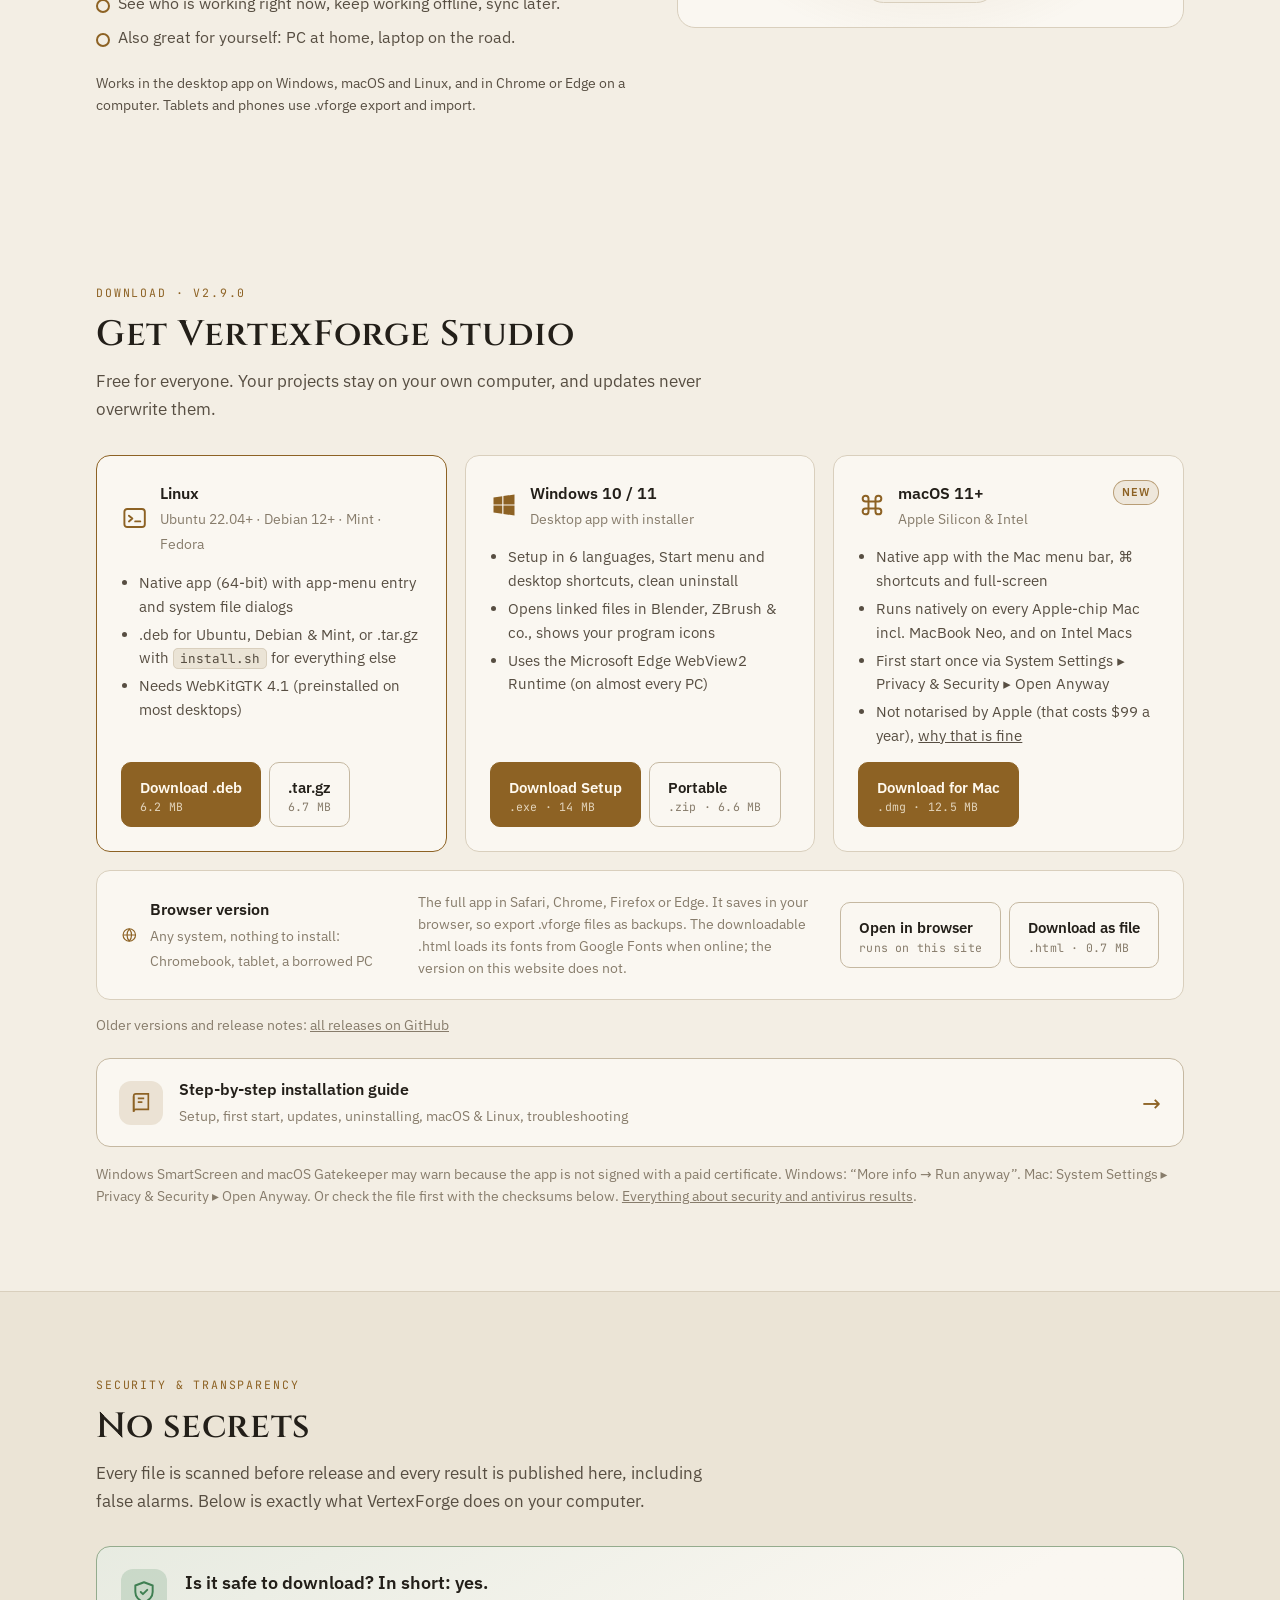
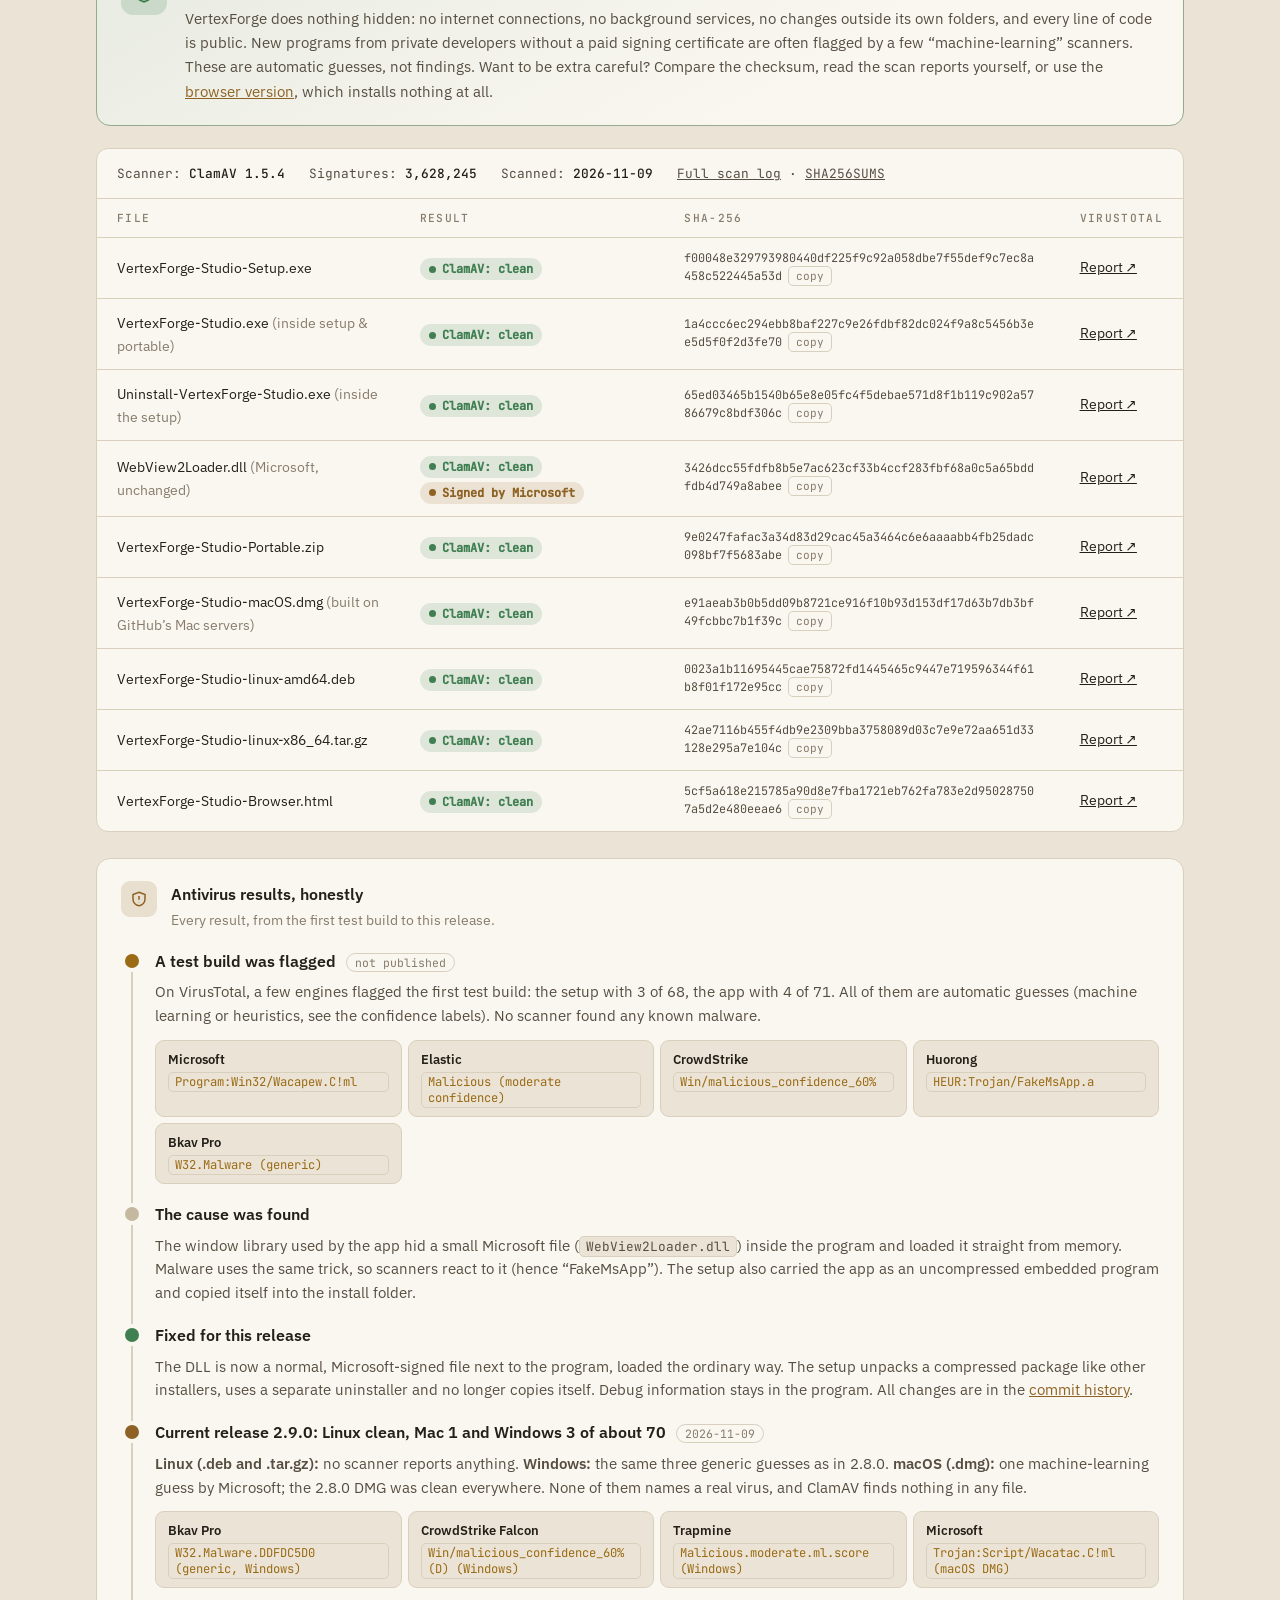
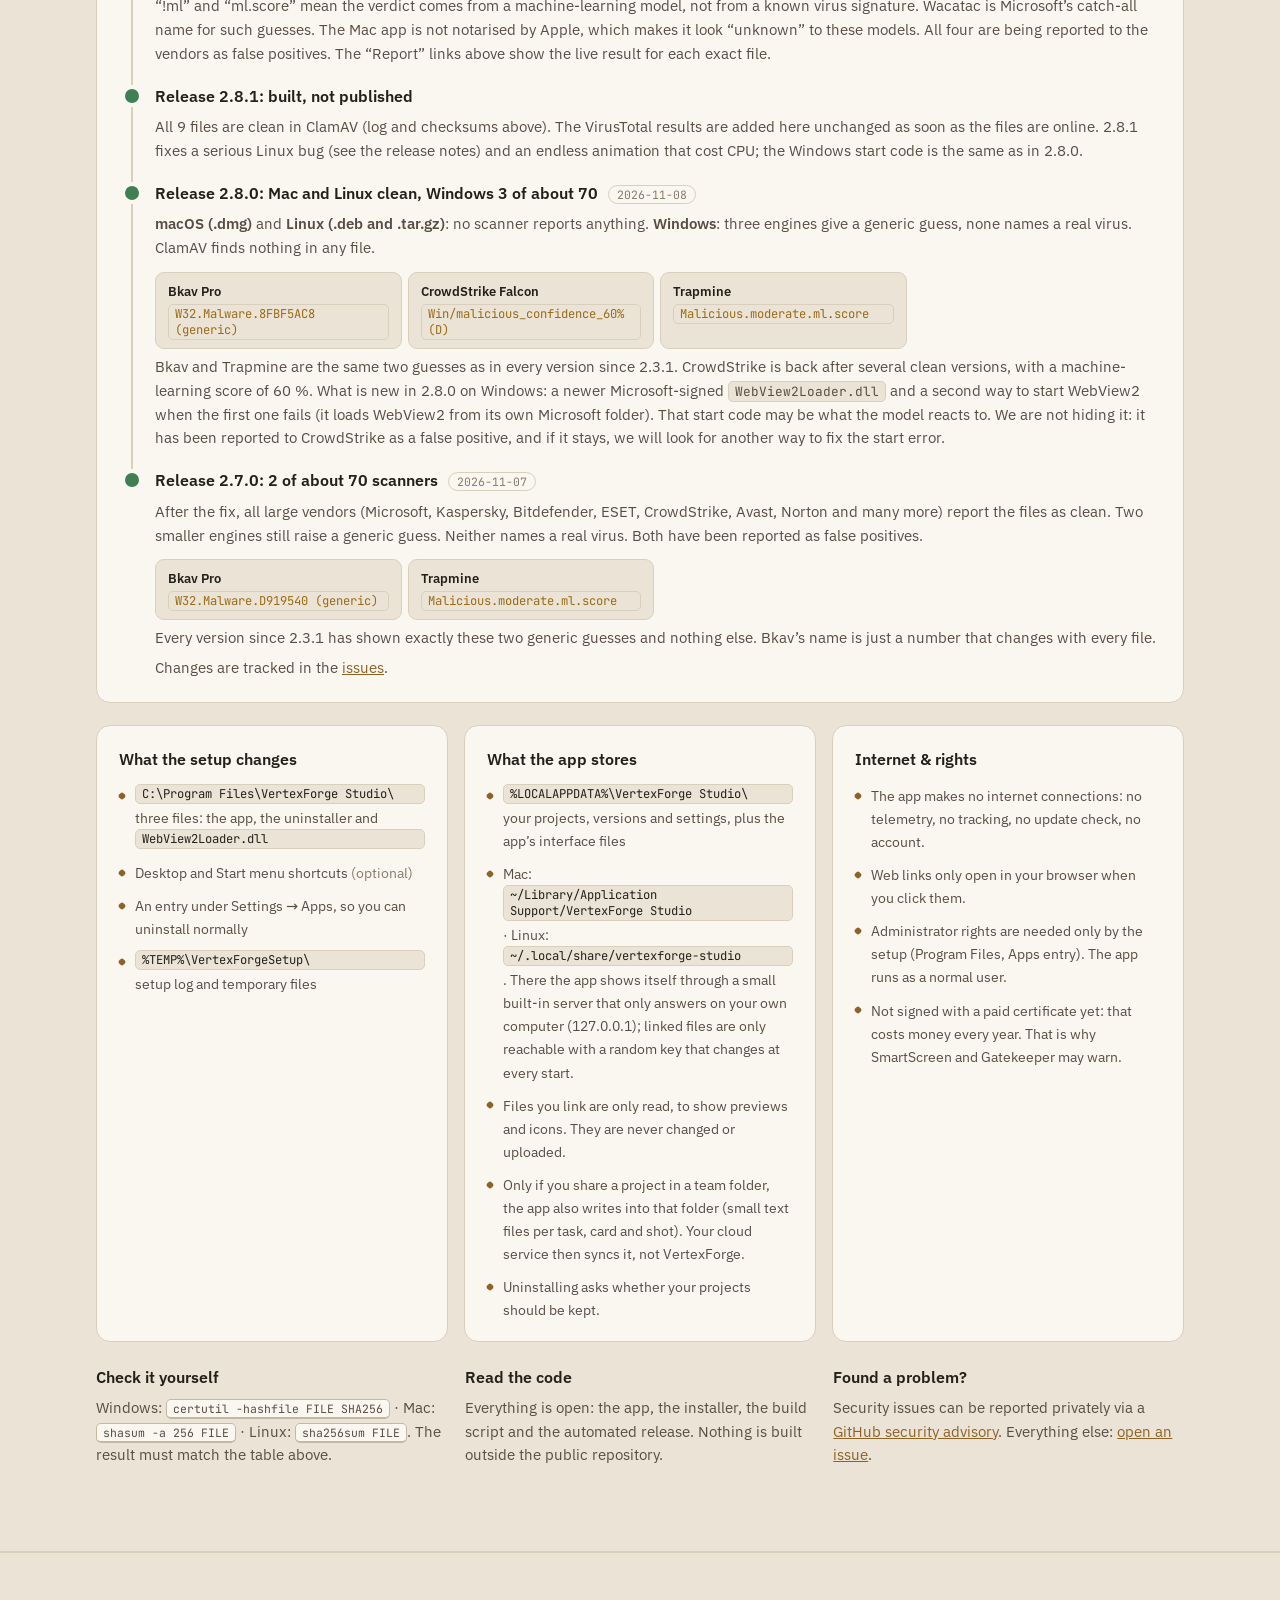
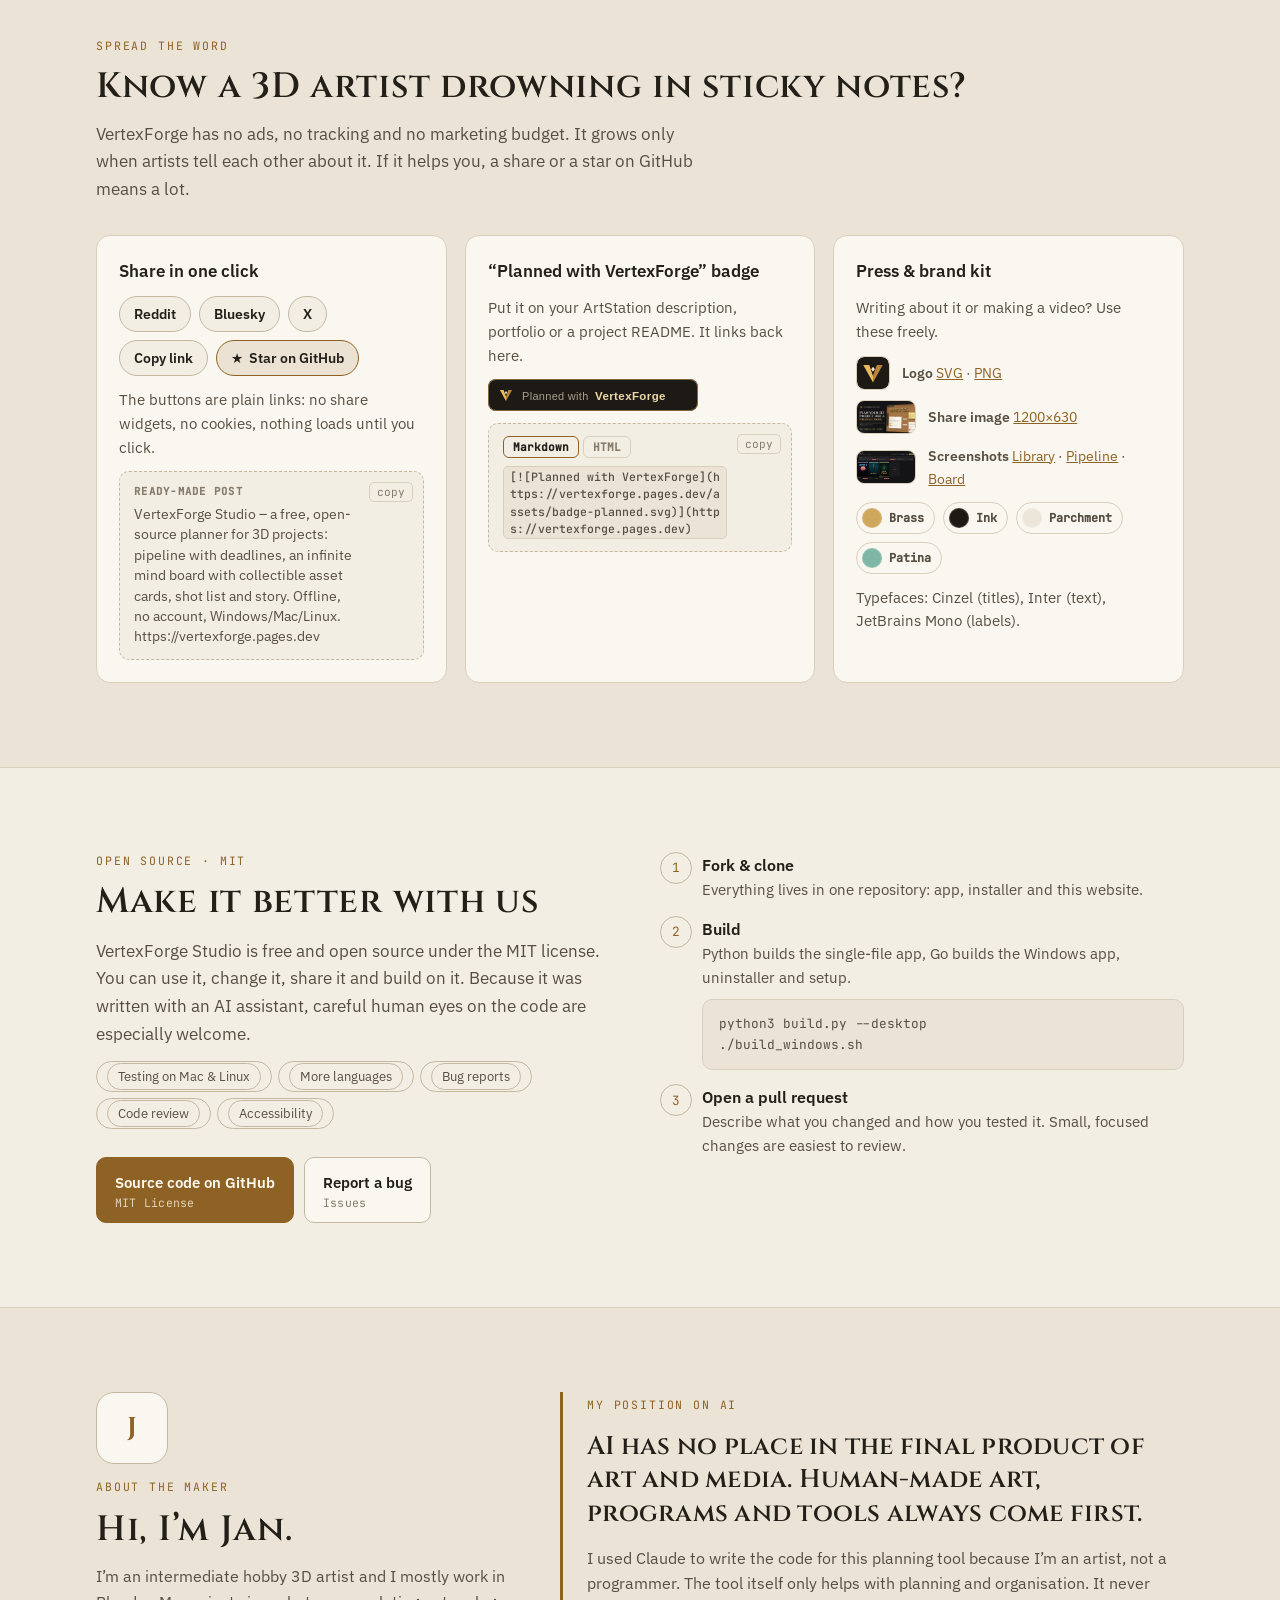
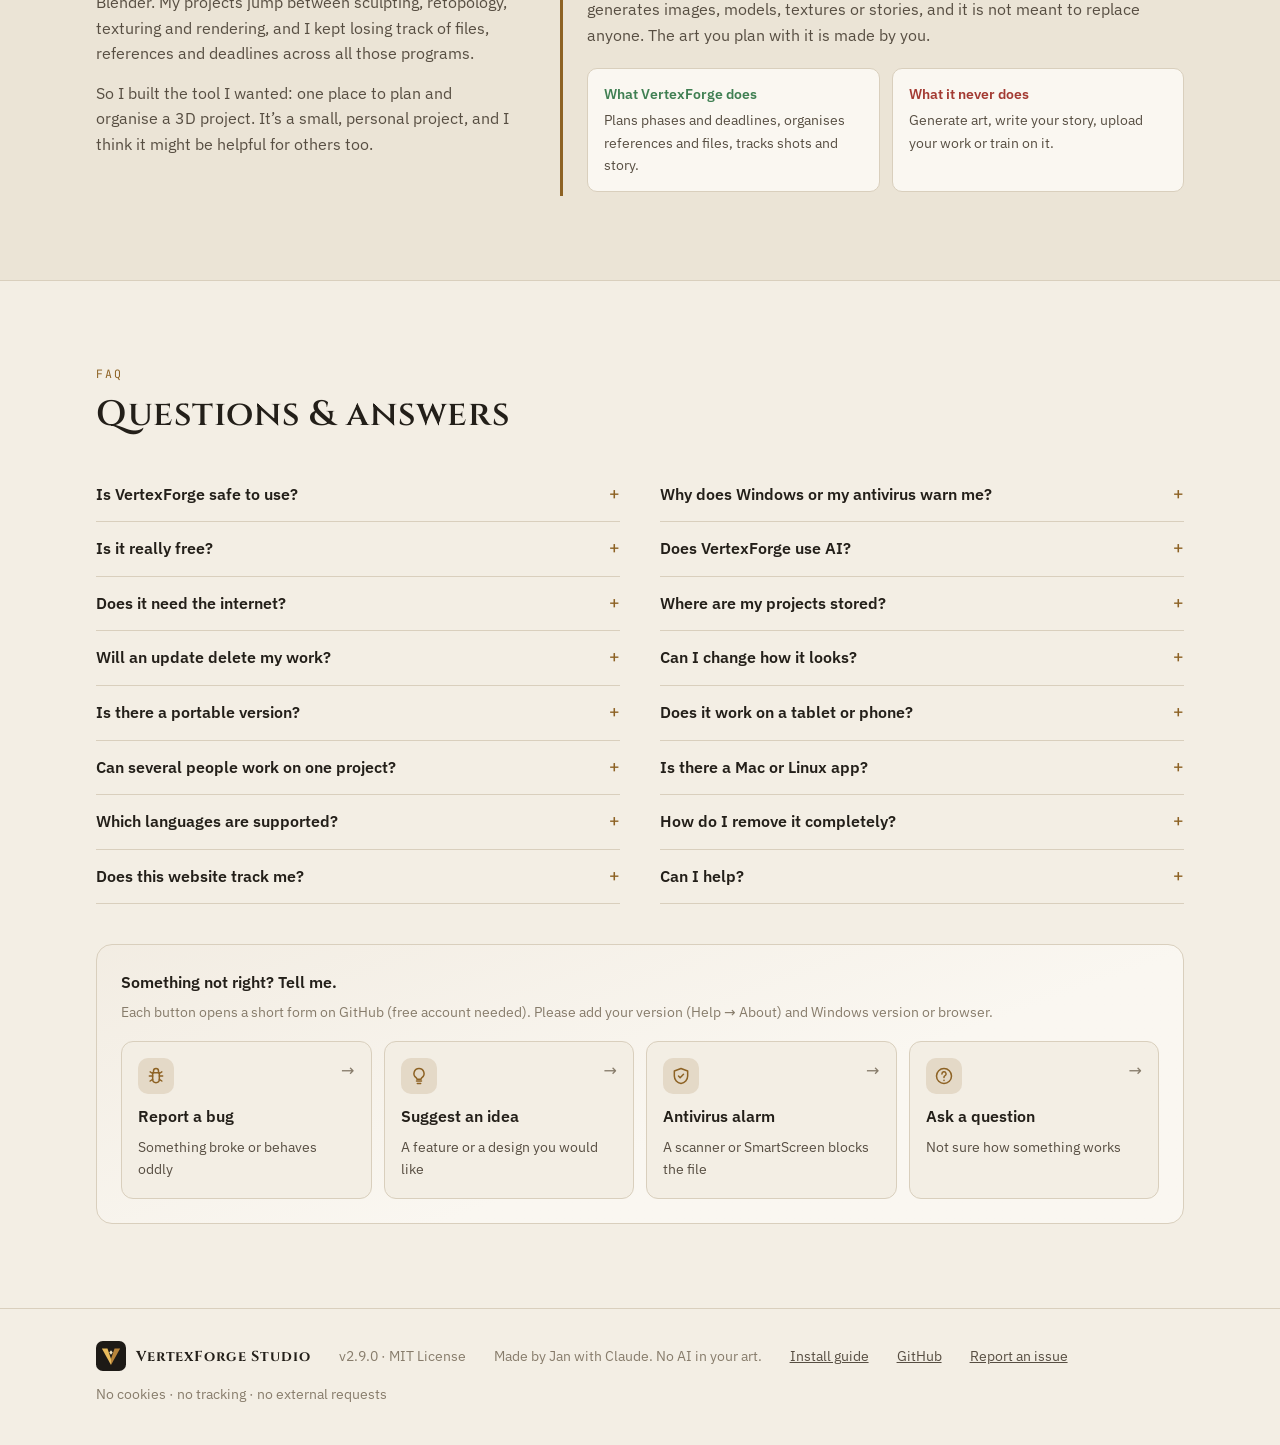
==== commit 7d222221: "Wording: false-positive reports in progress Co-Authored-By: Claude Opus 5.5 <noreply@anthropic.com> " ====
--- a/docs/index.html
+++ b/docs/index.html
@@ -943,7 +943,7 @@
         <li><span class="dot live"></span><div><b><span data-en>Current release 2.9.0: Linux clean, Mac 1 and Windows 3 of about 70</span><span data-de>Aktuelles Release 2.9.0: Linux sauber, Mac 1 und Windows 3 von rund 70</span></b><span class="when">2026-11-09</span>
           <p><span data-en><b>Linux (.deb and .tar.gz):</b> no scanner reports anything. <b>Windows:</b> the same three generic guesses as in 2.8.0. <b>macOS (.dmg):</b> one machine-learning guess by Microsoft; the 2.8.0 DMG was clean everywhere. None of them names a real virus, and ClamAV finds nothing in any file.</span><span data-de><b>Linux (.deb und .tar.gz):</b> kein Scanner meldet etwas. <b>Windows:</b> dieselben drei allgemeinen Vermutungen wie in 2.8.0. <b>macOS (.dmg):</b> eine Machine-Learning-Vermutung von Microsoft; das DMG von 2.8.0 war überall sauber. Keine davon nennt einen echten Virus, und ClamAV findet in keiner Datei etwas.</span></p>
           <ul class="det"><li><b>Bkav Pro</b><code>W32.Malware.DDFDC5D0 (generic, Windows)</code></li><li><b>CrowdStrike Falcon</b><code>Win/malicious_confidence_60% (D) (Windows)</code></li><li><b>Trapmine</b><code>Malicious.moderate.ml.score (Windows)</code></li><li><b>Microsoft</b><code>Trojan:Script/Wacatac.C!ml (macOS DMG)</code></li></ul>
-          <p><span data-en>“!ml” and “ml.score” mean the verdict comes from a machine-learning model, not from a known virus signature. Wacatac is Microsoft’s catch-all name for such guesses. The Mac app is not notarised by Apple, which makes it look “unknown” to these models. All four have been reported as false positives. The “Report” links above show the live result for each exact file.</span><span data-de>„!ml“ und „ml.score“ bedeuten, dass das Urteil von einem Machine-Learning-Modell stammt, nicht von einer bekannten Virensignatur. Wacatac ist Microsofts Sammelname für solche Vermutungen. Die Mac-App ist nicht von Apple notarisiert, deshalb wirkt sie für solche Modelle „unbekannt“. Alle vier wurden als Fehlalarm gemeldet. Die „Bericht“-Links oben zeigen das aktuelle Ergebnis jeder einzelnen Datei.</span></p></div></li>
+          <p><span data-en>“!ml” and “ml.score” mean the verdict comes from a machine-learning model, not from a known virus signature. Wacatac is Microsoft’s catch-all name for such guesses. The Mac app is not notarised by Apple, which makes it look “unknown” to these models. All four are being reported to the vendors as false positives. The “Report” links above show the live result for each exact file.</span><span data-de>„!ml“ und „ml.score“ bedeuten, dass das Urteil von einem Machine-Learning-Modell stammt, nicht von einer bekannten Virensignatur. Wacatac ist Microsofts Sammelname für solche Vermutungen. Die Mac-App ist nicht von Apple notarisiert, deshalb wirkt sie für solche Modelle „unbekannt“. Alle vier werden den Herstellern als Fehlalarm gemeldet. Die „Bericht“-Links oben zeigen das aktuelle Ergebnis jeder einzelnen Datei.</span></p></div></li>
         <li><span class="dot ok"></span><div><b><span data-en>Release 2.8.1: built, not published</span><span data-de>Release 2.8.1: gebaut, nicht veröffentlicht</span></b>
           <p><span data-en>All 9 files are clean in ClamAV (log and checksums above). The VirusTotal results are added here unchanged as soon as the files are online. 2.8.1 fixes a serious Linux bug (see the release notes) and an endless animation that cost CPU; the Windows start code is the same as in 2.8.0.</span><span data-de>Alle 9 Dateien sind laut ClamAV sauber (Protokoll und Prüfsummen oben). Die VirusTotal-Ergebnisse kommen unverändert hierher, sobald die Dateien online sind. 2.8.1 behebt einen schweren Linux-Fehler (siehe Versionshinweise) und eine endlose Animation, die Rechenleistung kostete; der Windows-Startcode ist derselbe wie in 2.8.0.</span></p></div></li>
         <li><span class="dot ok"></span><div><b><span data-en>Release 2.8.0: Mac and Linux clean, Windows 3 of about 70</span><span data-de>Release 2.8.0: Mac und Linux sauber, Windows 3 von rund 70</span></b><span class="when">2026-11-08</span>
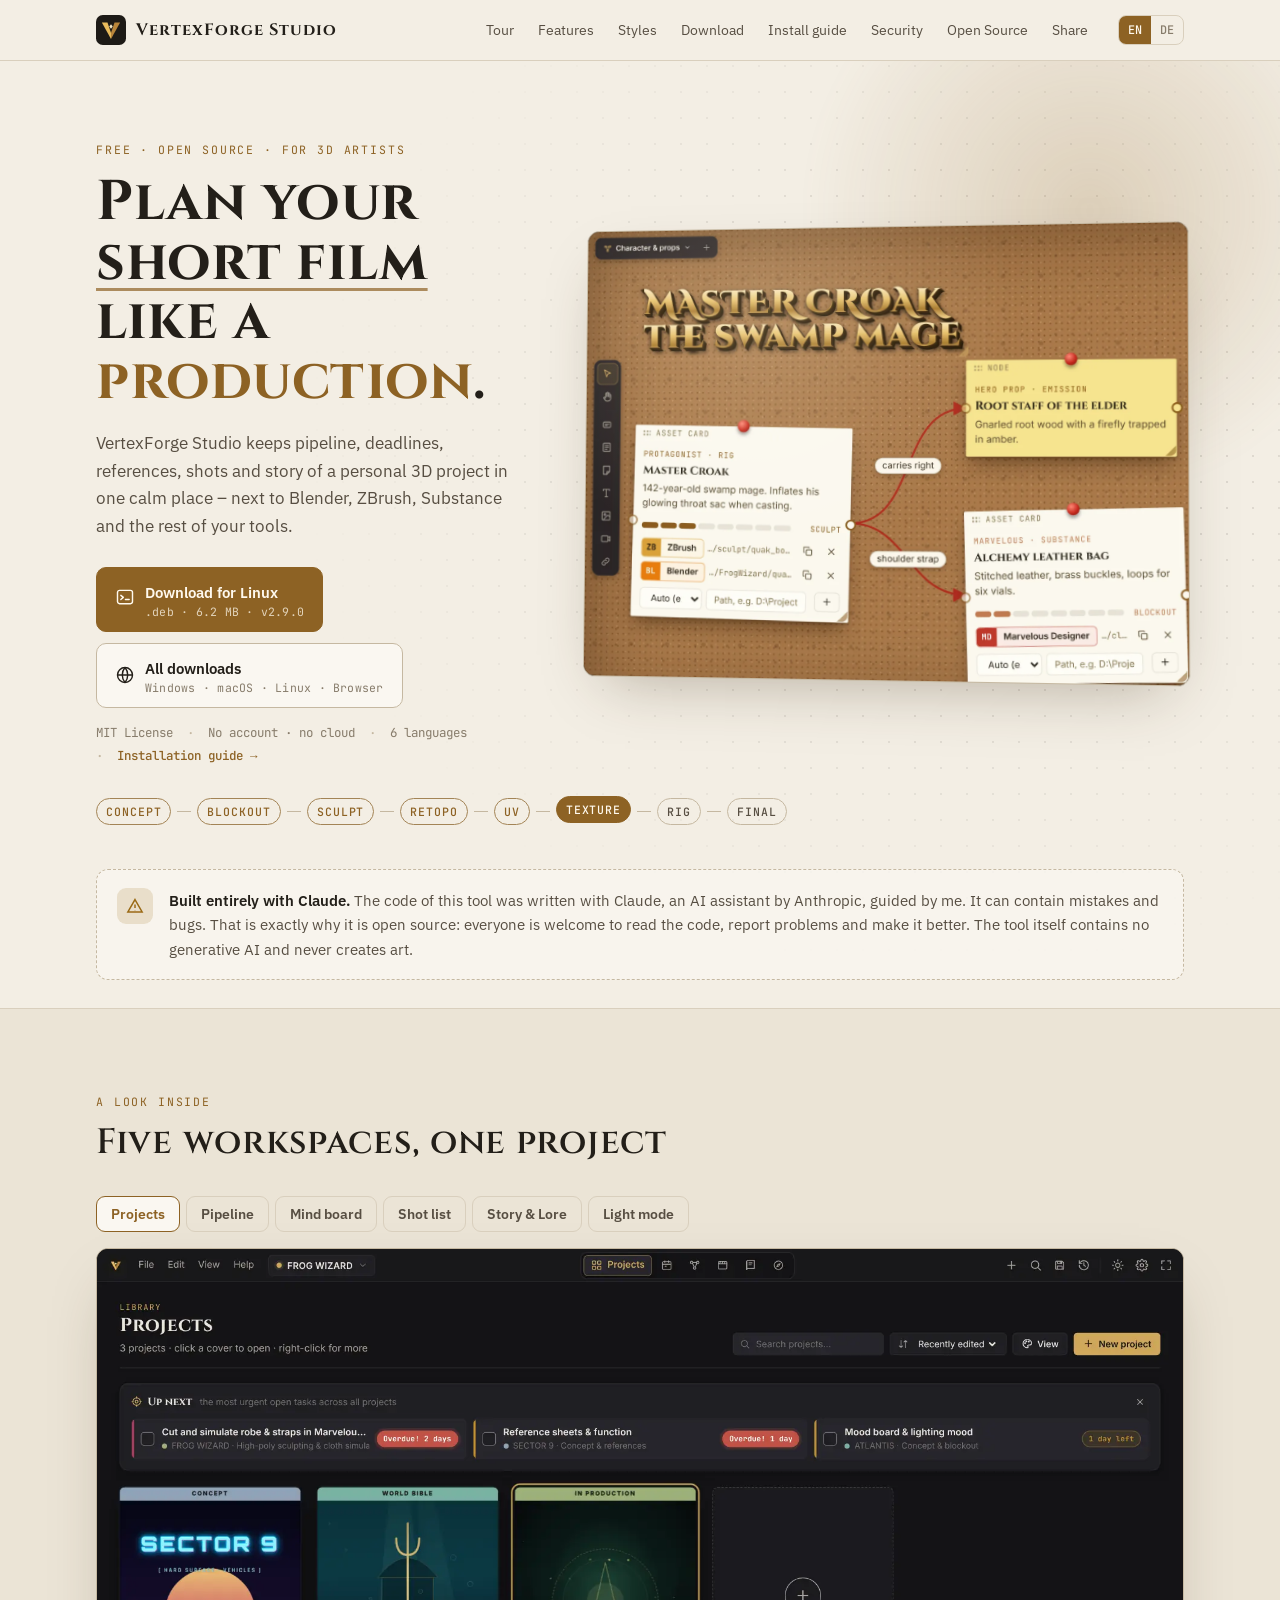
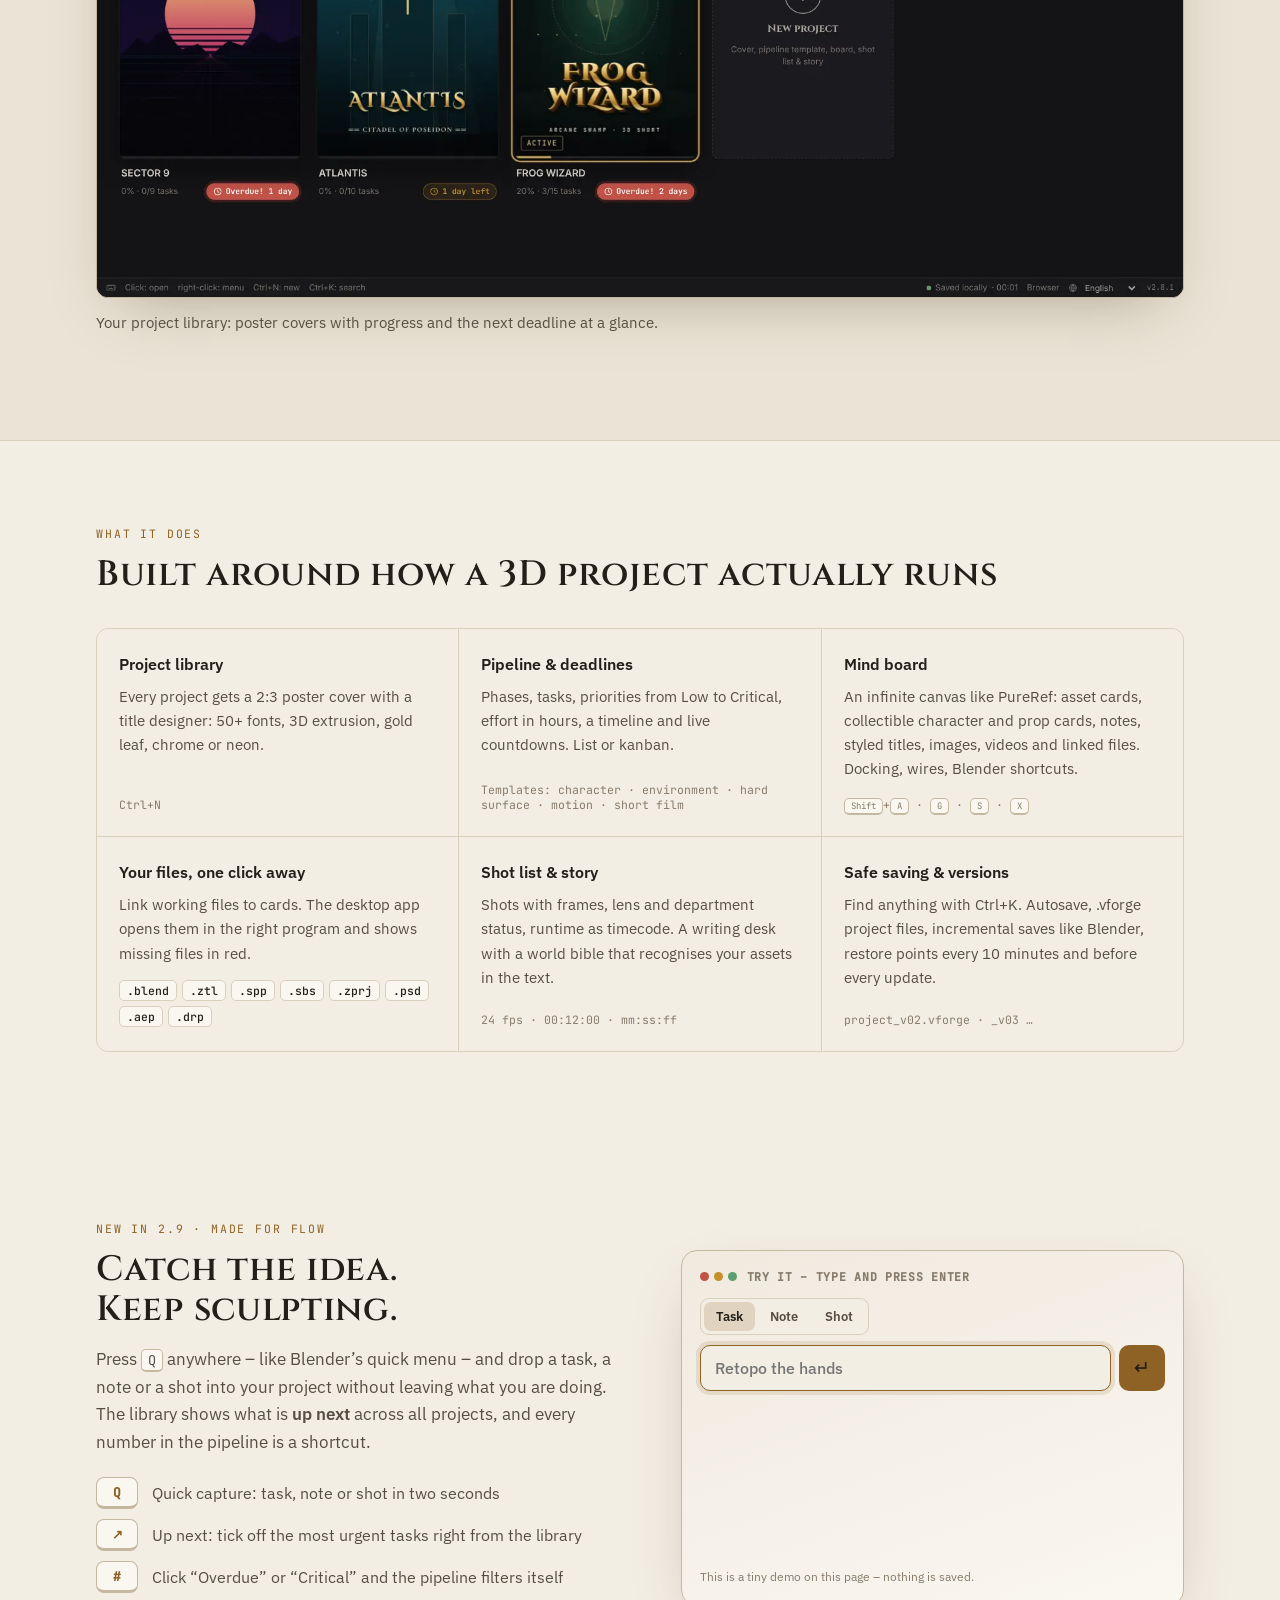
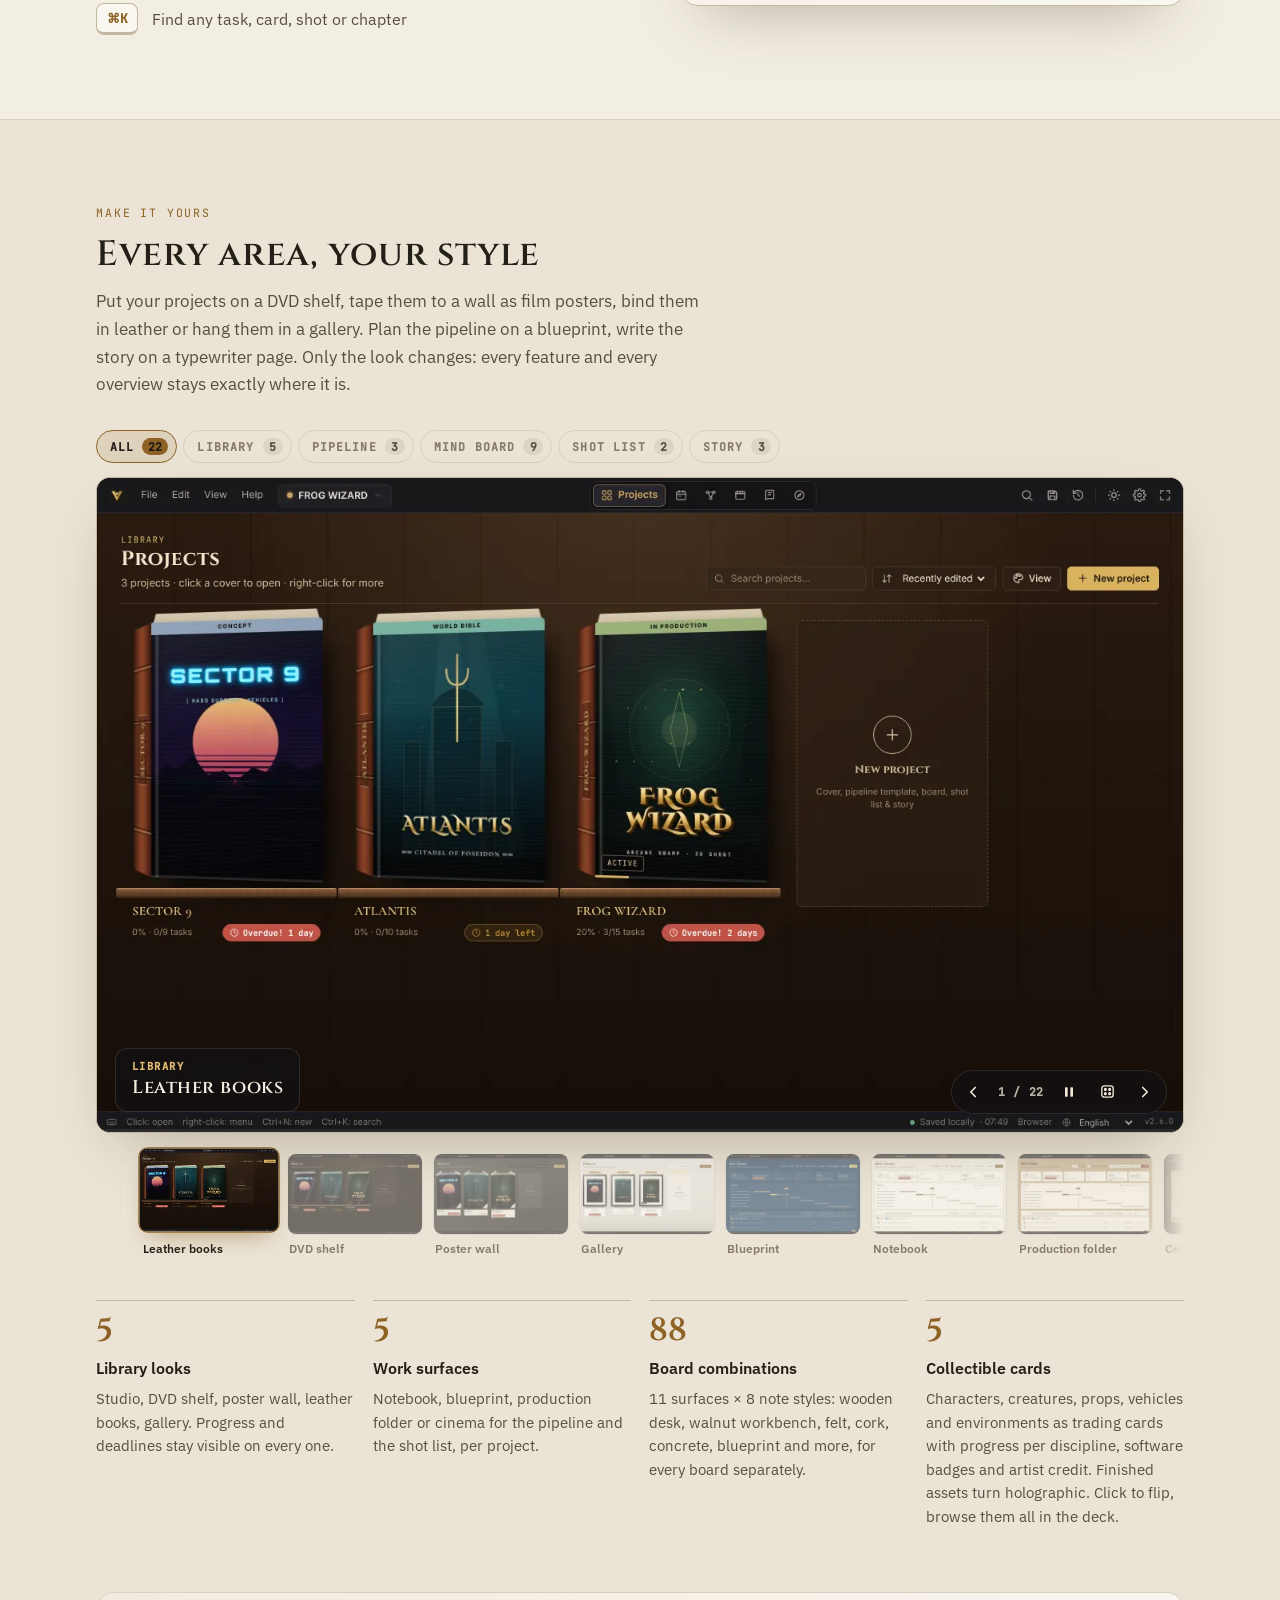
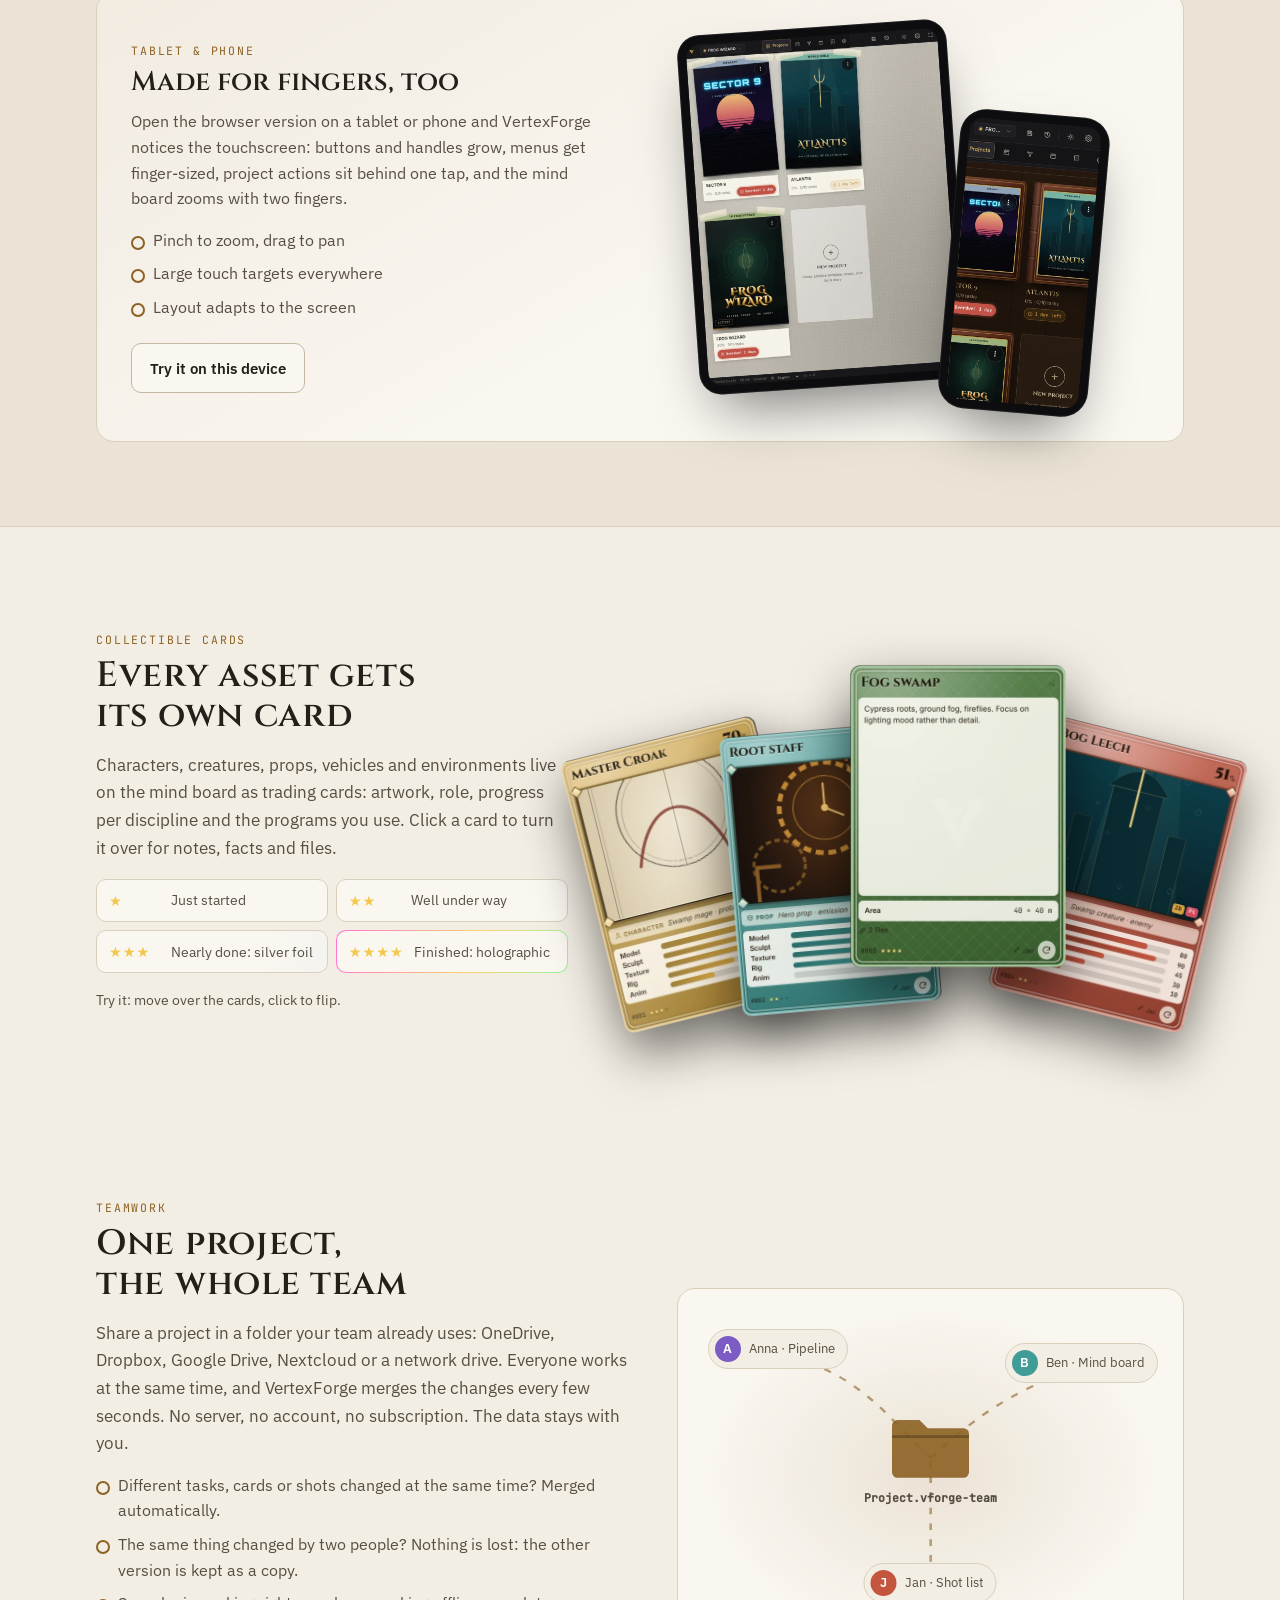
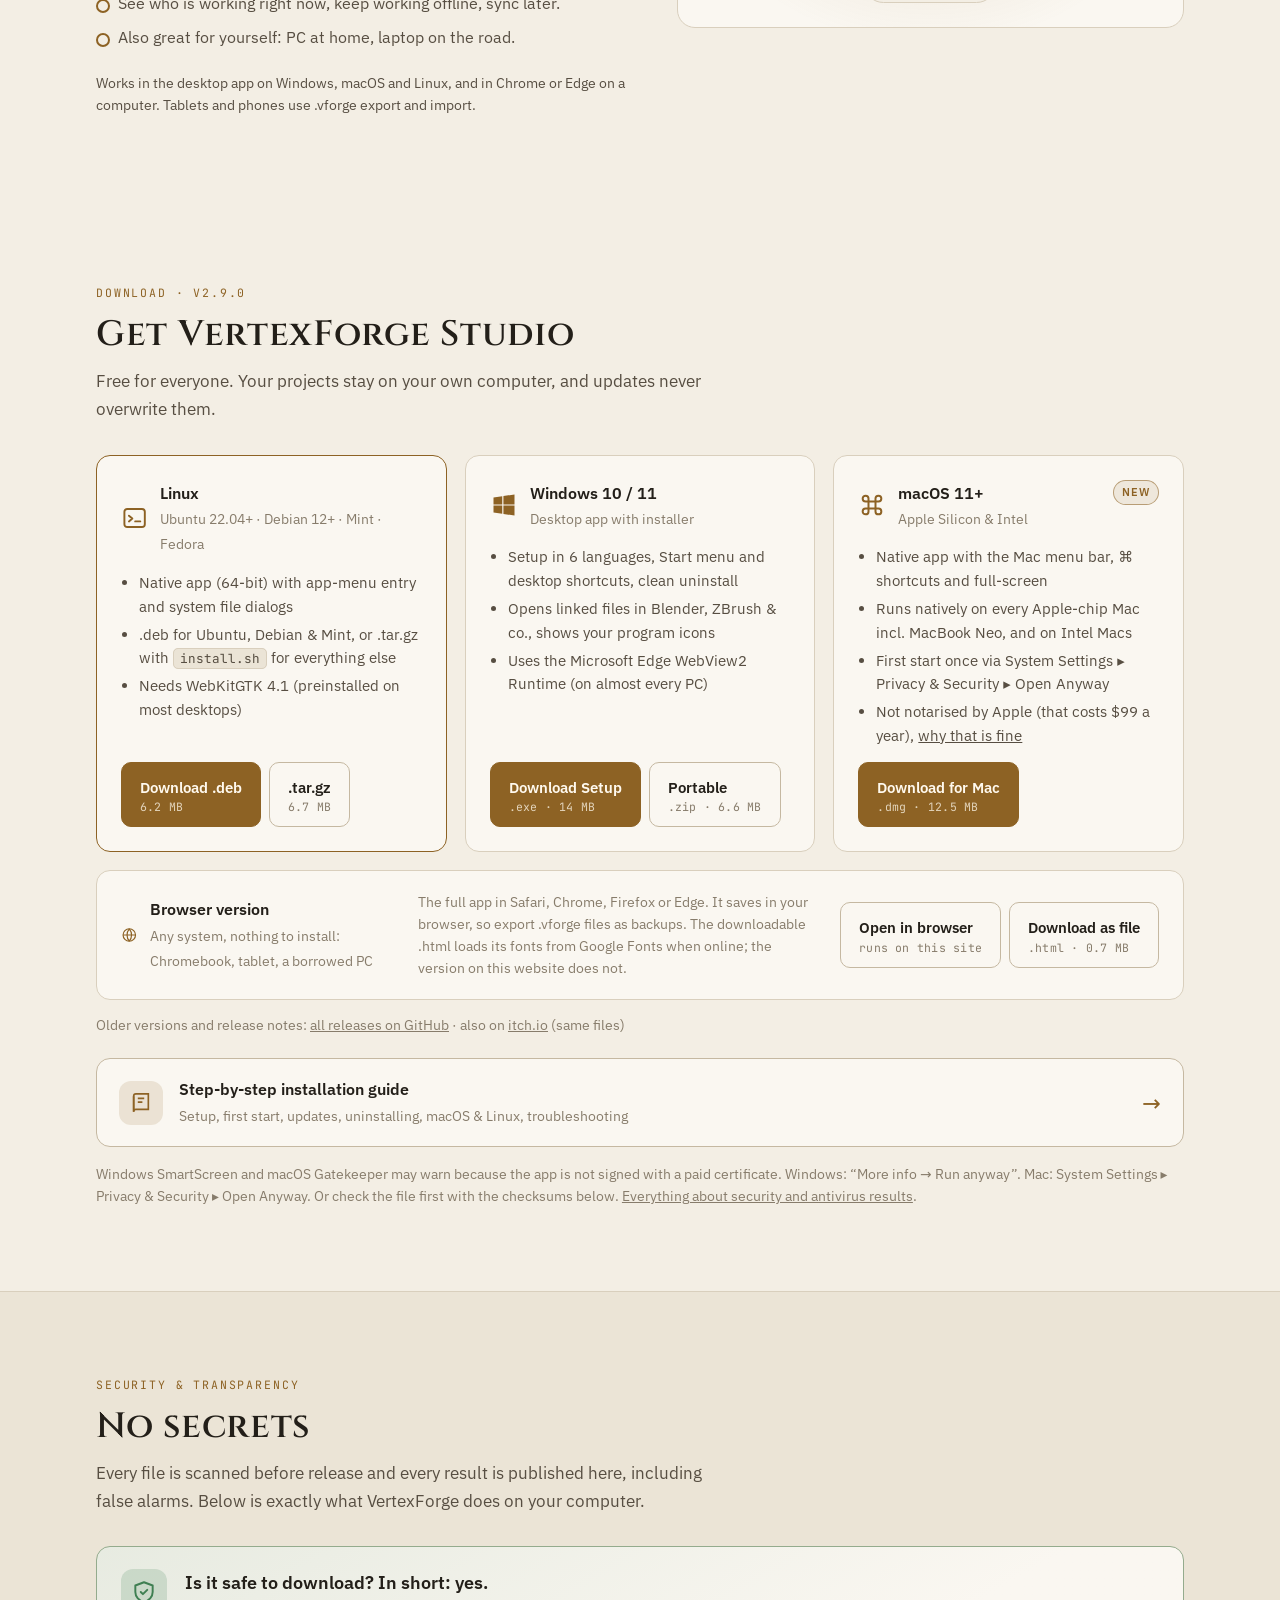
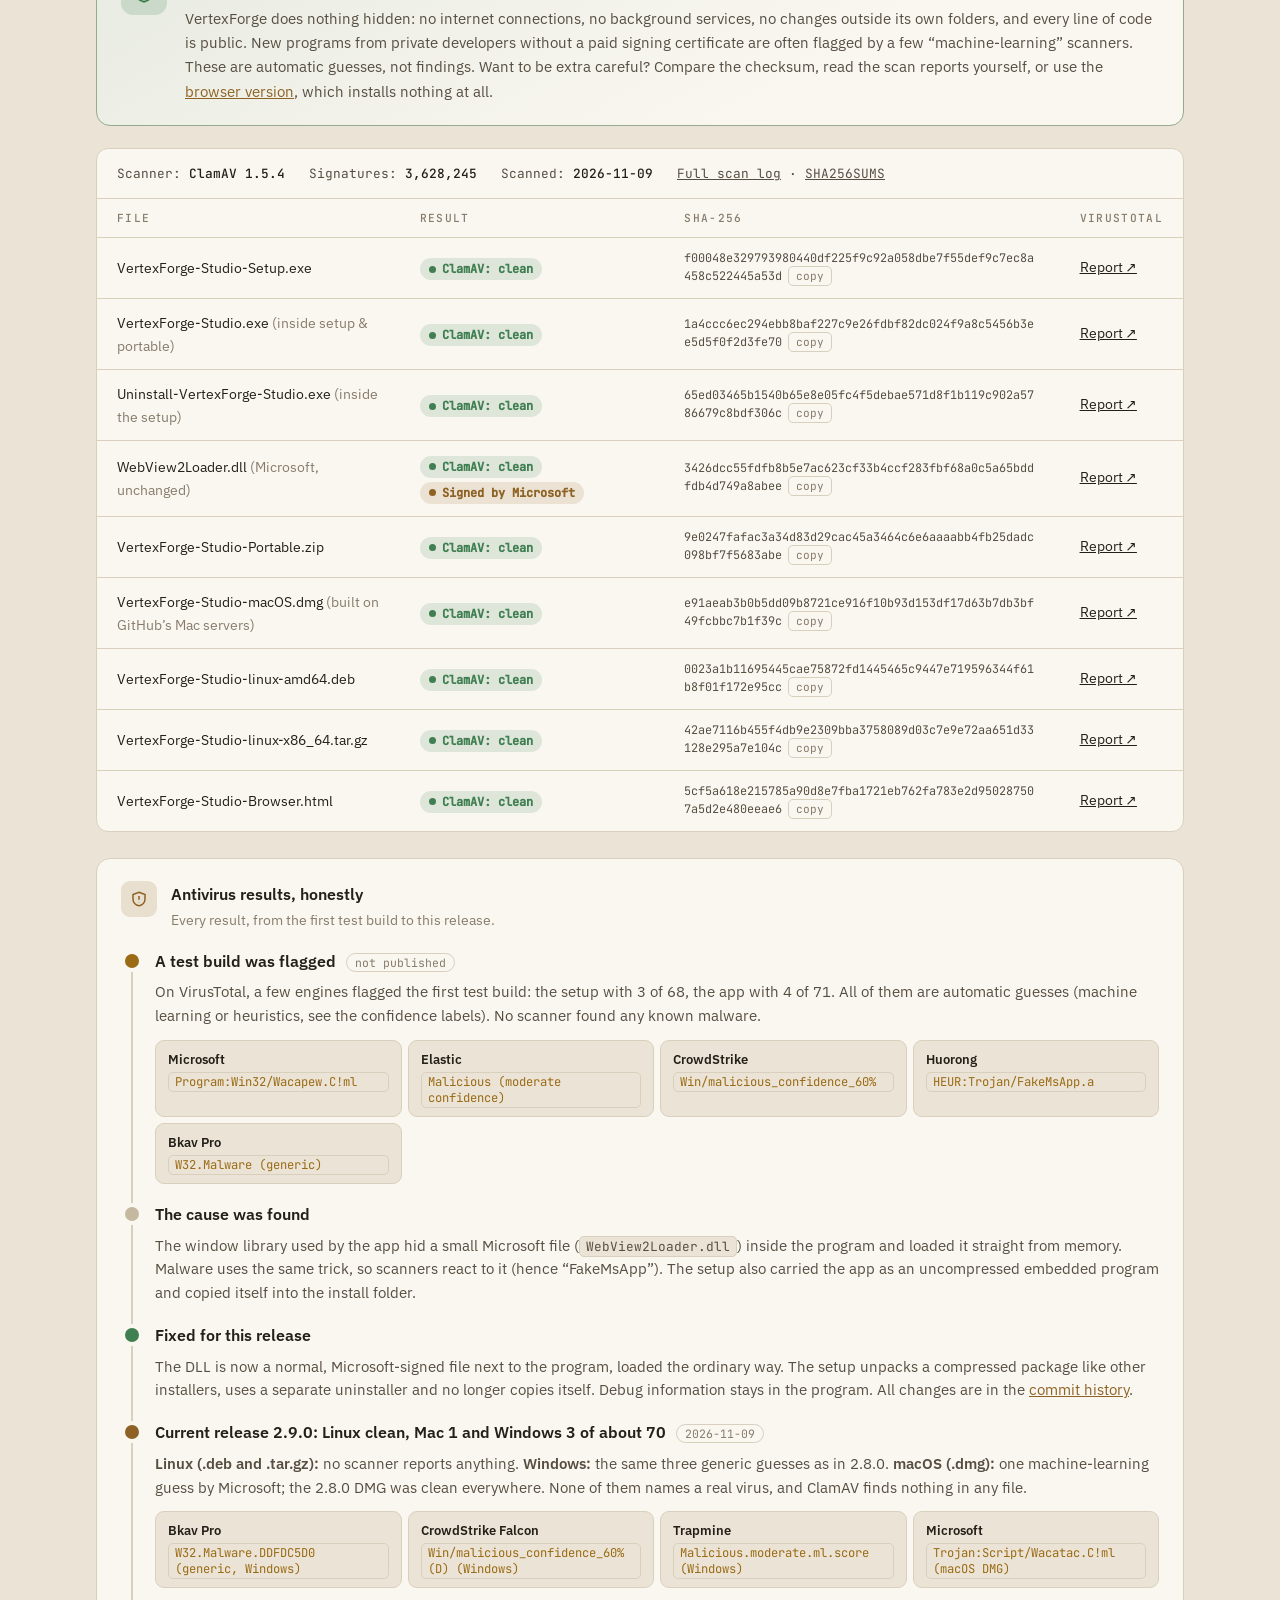
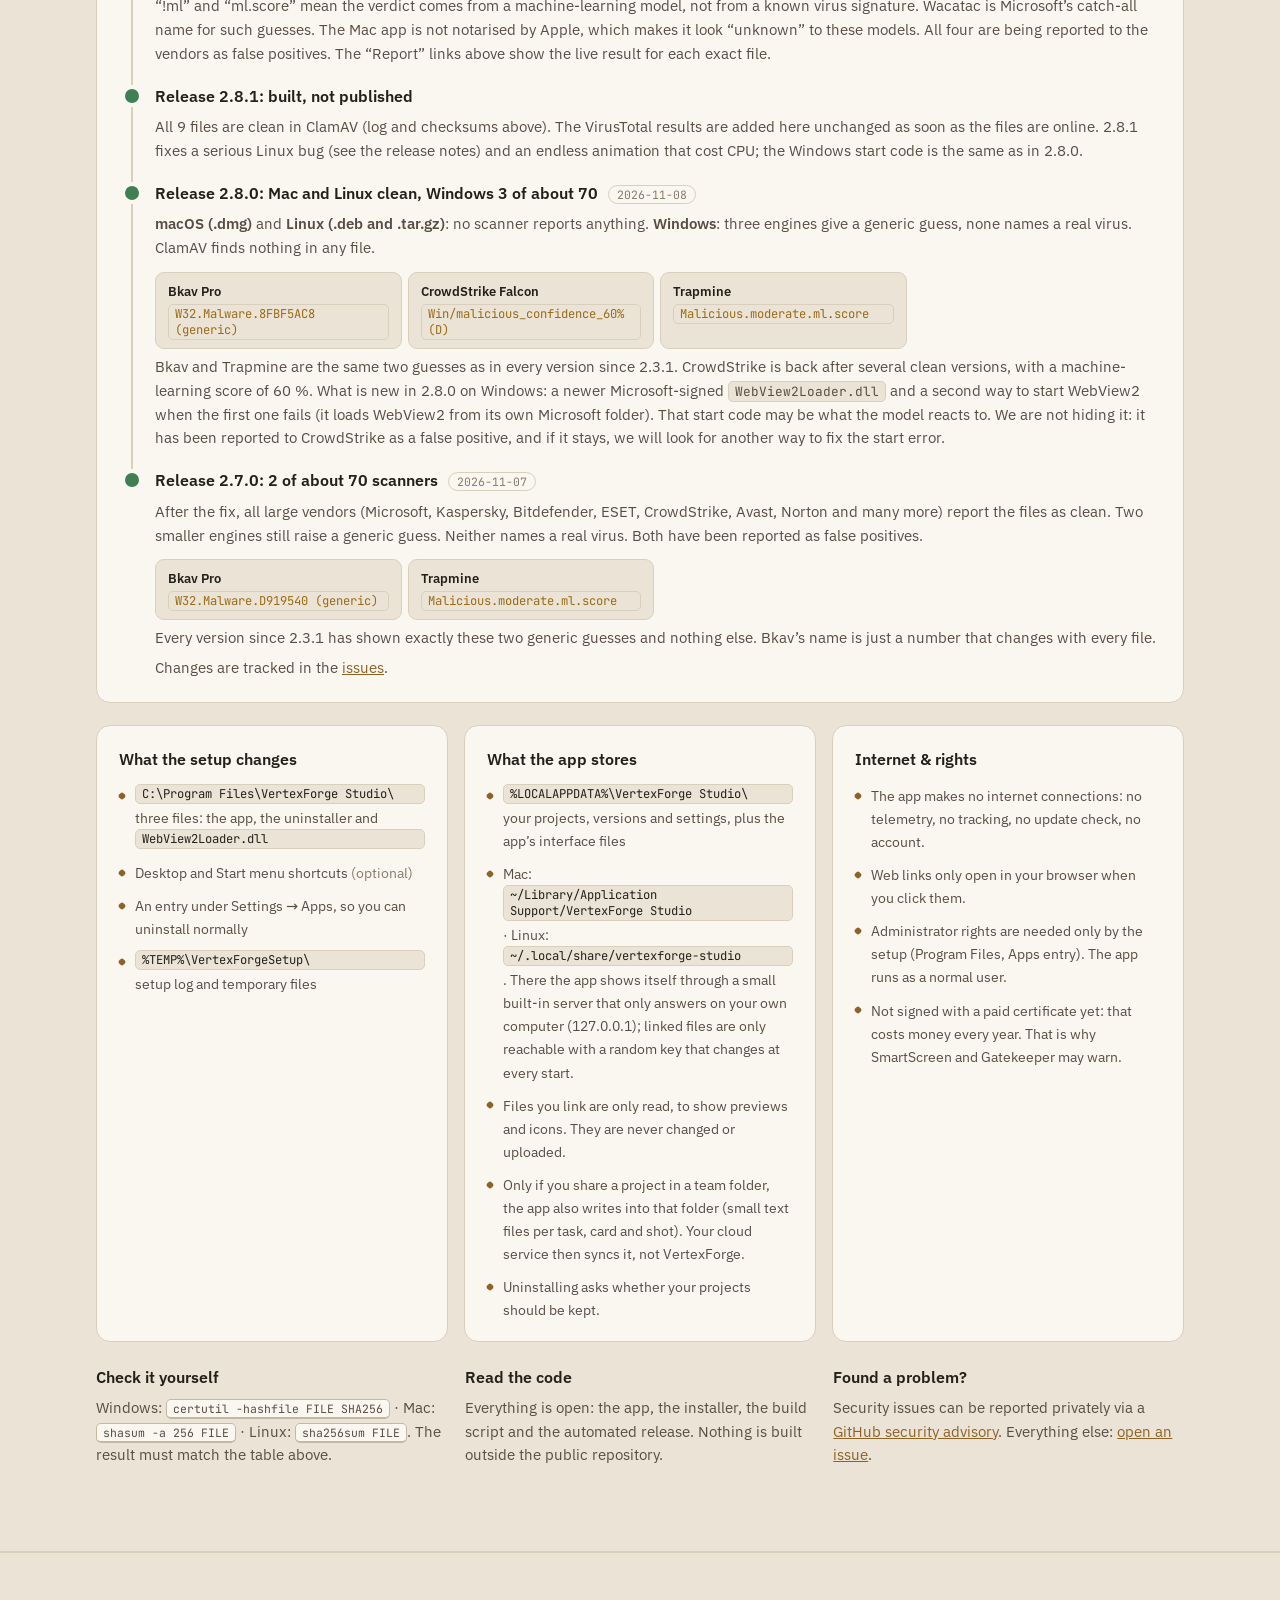
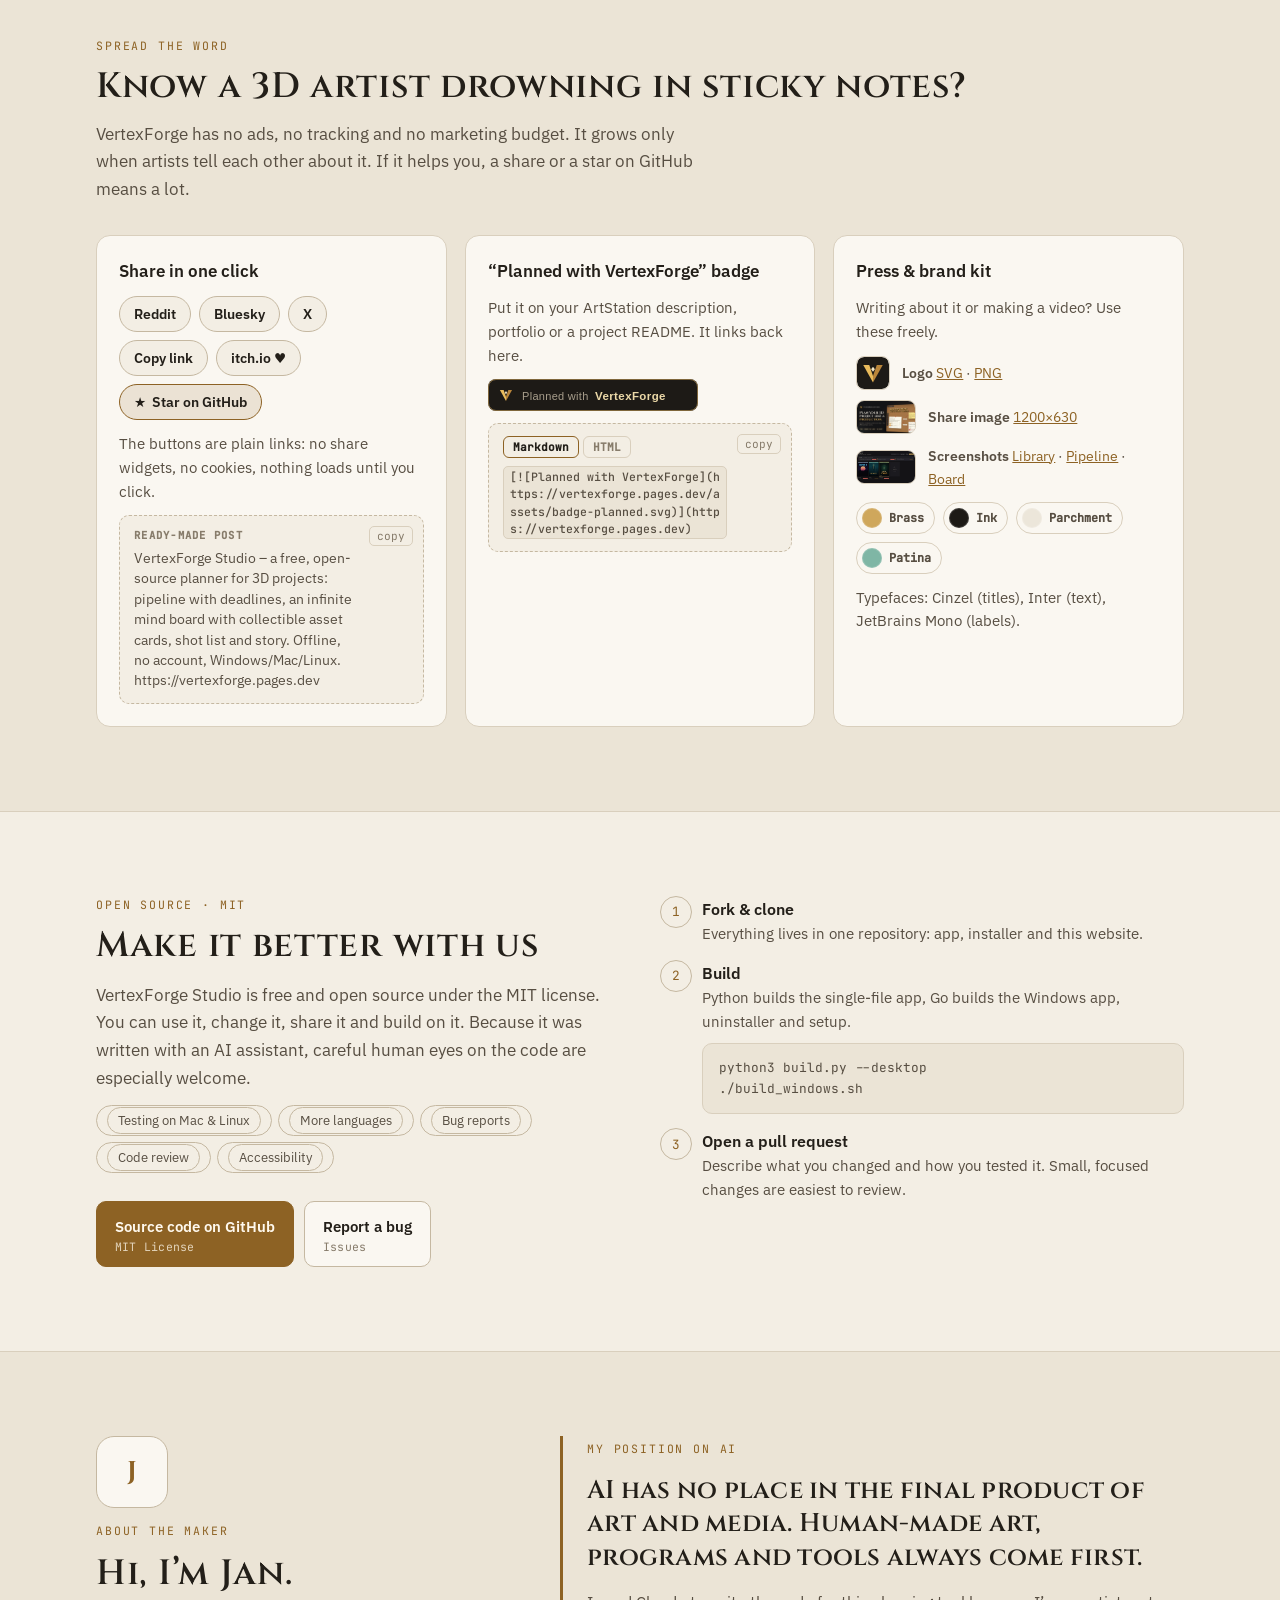
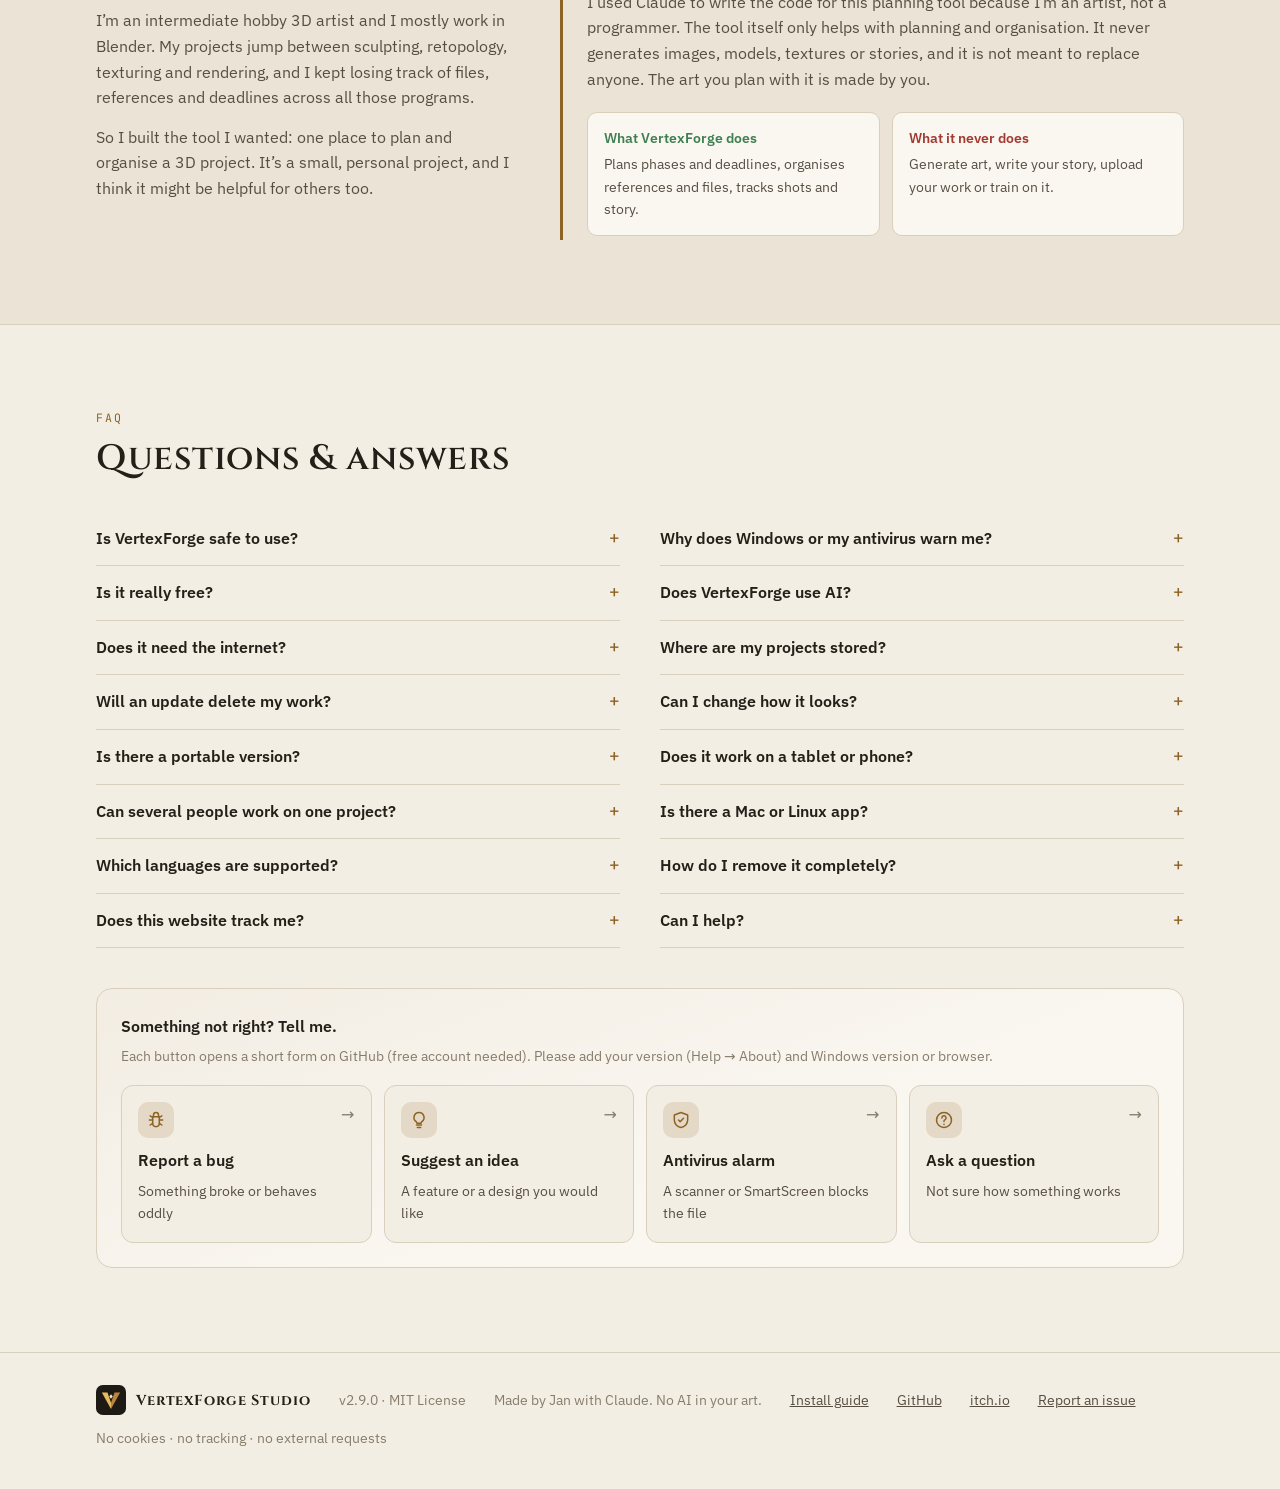
==== commit b1f32c1f: "Website: link the itch.io page Co-Authored-By: Claude Opus 5.5 <noreply@anthropic.com> Claude-Sessio" ====
--- a/docs/index.html
+++ b/docs/index.html
@@ -893,7 +893,7 @@
         <div class="btns"><a class="btn" href="app/"><span><span data-en>Open in browser</span><span data-de>Im Browser öffnen</span><small><span data-en>runs on this site</span><span data-de>läuft auf dieser Seite</span></small></span></a><a class="btn" data-gh="releases/latest/download/VertexForge-Studio-Browser.html" href="#download"><span><span data-en>Download as file</span><span data-de>Als Datei laden</span><small>.html · 0.7 MB</small></span></a></div>
       </div>
     </div>
-    <p class="small" style="margin-top:14px"><span data-en>Older versions and release notes:</span><span data-de>Ältere Versionen und Versionshinweise:</span> <a data-gh="releases" href="#download"><span data-en>all releases on GitHub</span><span data-de>alle Releases auf GitHub</span></a></p>
+    <p class="small" style="margin-top:14px"><span data-en>Older versions and release notes:</span><span data-de>Ältere Versionen und Versionshinweise:</span> <a data-gh="releases" href="#download"><span data-en>all releases on GitHub</span><span data-de>alle Releases auf GitHub</span></a> · <span data-en>also on</span><span data-de>auch auf</span> <a href="https://jan-bromigo.itch.io/vertexforge-studio" target="_blank" rel="noopener">itch.io</a> <span data-en>(same files)</span><span data-de>(dieselben Dateien)</span></p>
     <a class="guide-link reveal" href="install.html"><span class="gl-ic"><svg width="22" height="22" viewBox="0 0 24 24" fill="none" stroke="currentColor" stroke-width="1.8" aria-hidden="true"><path d="M4 4.5A2.5 2.5 0 0 1 6.5 2H20v17H6.5A2.5 2.5 0 0 0 4 21.5z"/><path d="M4 21.5v-17M8.5 7h7M8.5 11h5"/></svg></span><span><b><span data-en>Step-by-step installation guide</span><span data-de>Installationsanleitung Schritt für Schritt</span></b><span class="small"><span data-en>Setup, first start, updates, uninstalling, macOS & Linux, troubleshooting</span><span data-de>Setup, erster Start, Updates, Deinstallation, macOS & Linux, Problemlösungen</span></span></span><span class="gl-arrow">→</span></a>
     <p class="small" style="margin-top:16px"><span data-en>Windows SmartScreen and macOS Gatekeeper may warn because the app is not signed with a paid certificate. Windows: “More info → Run anyway”. Mac: System Settings ▸ Privacy &amp; Security ▸ Open Anyway. Or check the file first with the checksums below. <a href="#security">Everything about security and antivirus results</a>.</span><span data-de>Windows SmartScreen und macOS Gatekeeper können warnen, weil die App nicht mit einem bezahlten Zertifikat signiert ist. Windows: „Weitere Informationen → Trotzdem ausführen“. Mac: Systemeinstellungen ▸ Datenschutz &amp; Sicherheit ▸ Trotzdem öffnen. Oder prüfe die Datei vorher mit den Prüfsummen unten. <a href="#security">Alles zu Sicherheit und Virenscanner-Ergebnissen</a>.</span></p>
   </div>
@@ -1000,6 +1000,7 @@
           <a class="sbtn" id="shBsky" target="_blank" rel="noopener">Bluesky</a>
           <a class="sbtn" id="shX" target="_blank" rel="noopener">X</a>
           <button type="button" class="sbtn" id="shCopy"><span data-en>Copy link</span><span data-de>Link kopieren</span></button>
+          <a class="sbtn" href="https://jan-bromigo.itch.io/vertexforge-studio" target="_blank" rel="noopener">itch.io ♥</a>
           <a class="sbtn star" data-gh="" href="#share">★ <span data-en>Star on GitHub</span><span data-de>Stern auf GitHub</span></a>
         </div>
         <p class="small"><span data-en>The buttons are plain links: no share widgets, no cookies, nothing loads until you click.</span><span data-de>Die Knöpfe sind einfache Links: keine Share-Widgets, keine Cookies, nichts lädt, bevor du klickst.</span></p>
@@ -1107,6 +1108,7 @@
     <span><span data-en>Made by Jan with Claude. No AI in your art.</span><span data-de>Von Jan mit Claude gemacht. Keine KI in deiner Kunst.</span></span>
     <a href="install.html"><span data-en>Install guide</span><span data-de>Anleitung</span></a>
     <a data-gh="" href="#open-source">GitHub</a>
+    <a href="https://jan-bromigo.itch.io/vertexforge-studio" target="_blank" rel="noopener">itch.io</a>
     <a href="#report"><span data-en>Report an issue</span><span data-de>Problem melden</span></a>
     <span class="small"><span data-en>No cookies · no tracking · no external requests</span><span data-de>Keine Cookies · kein Tracking · keine externen Anfragen</span></span>
   </div>
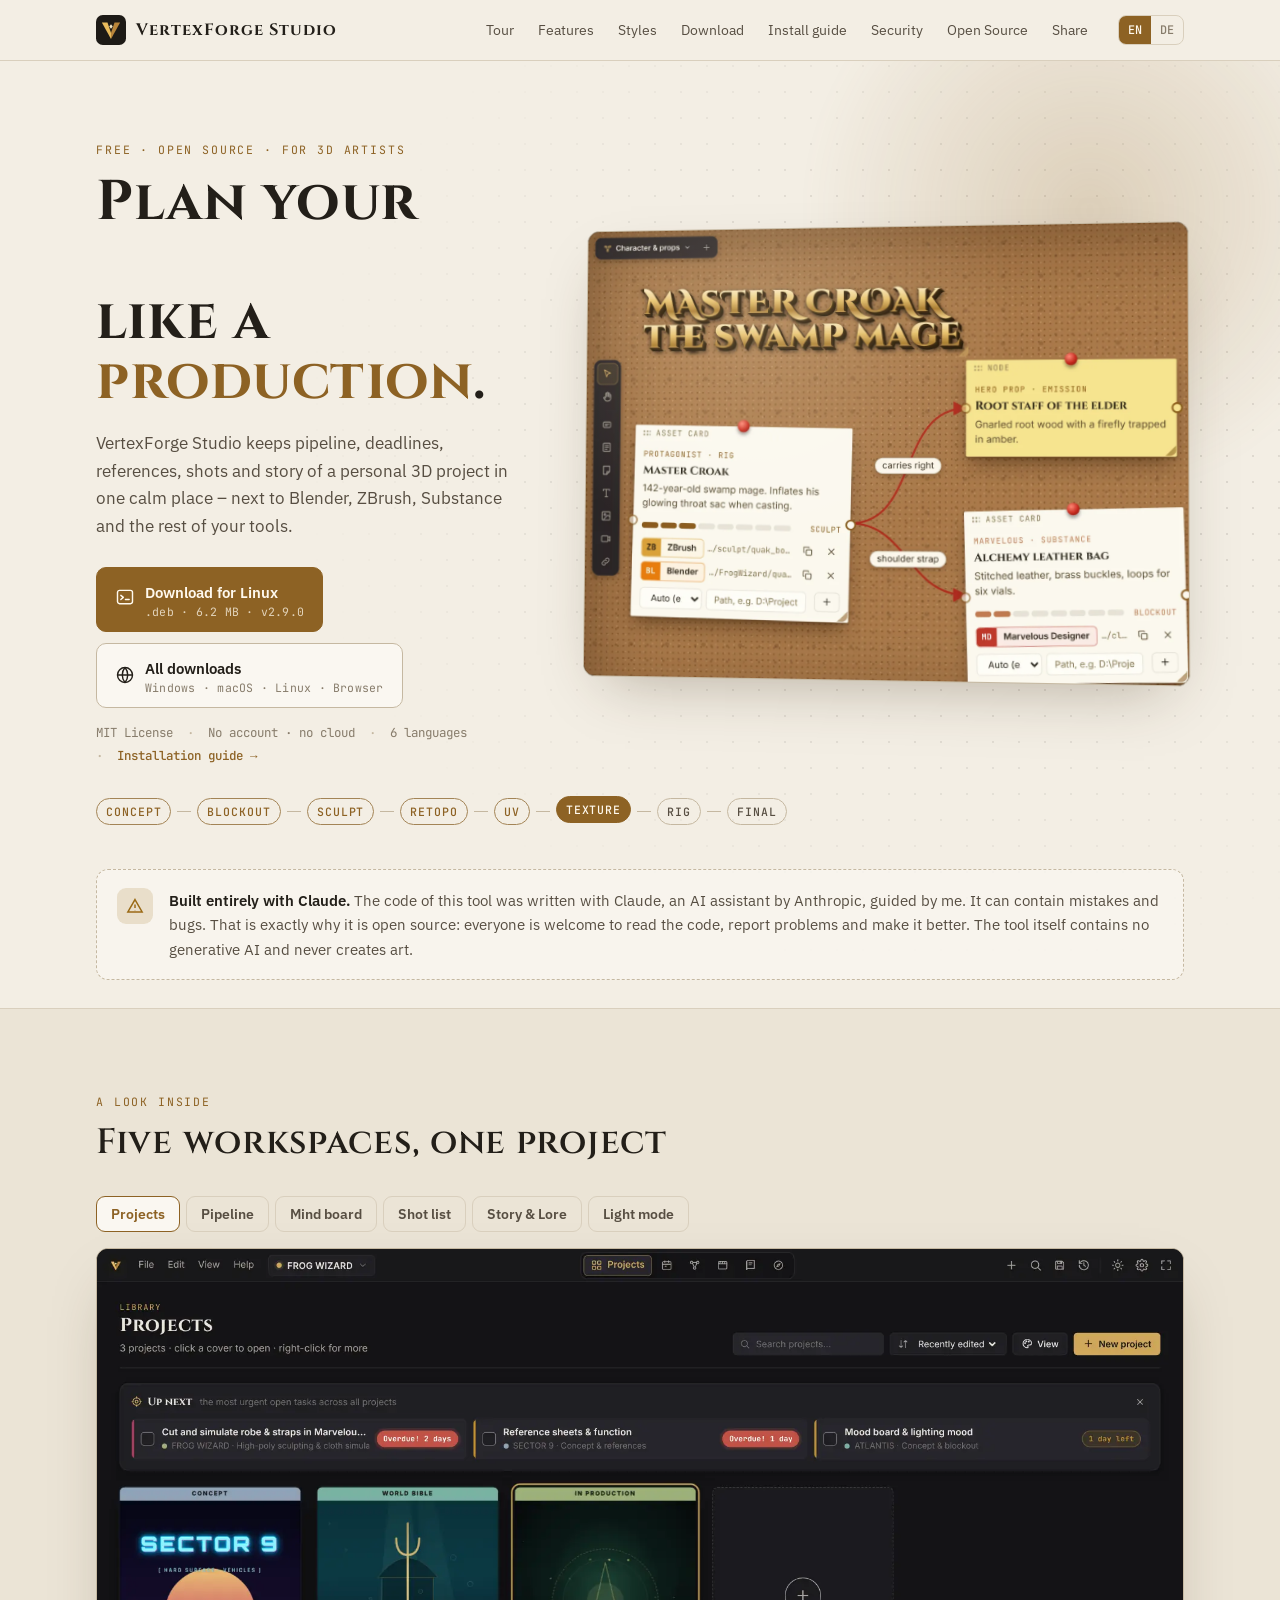
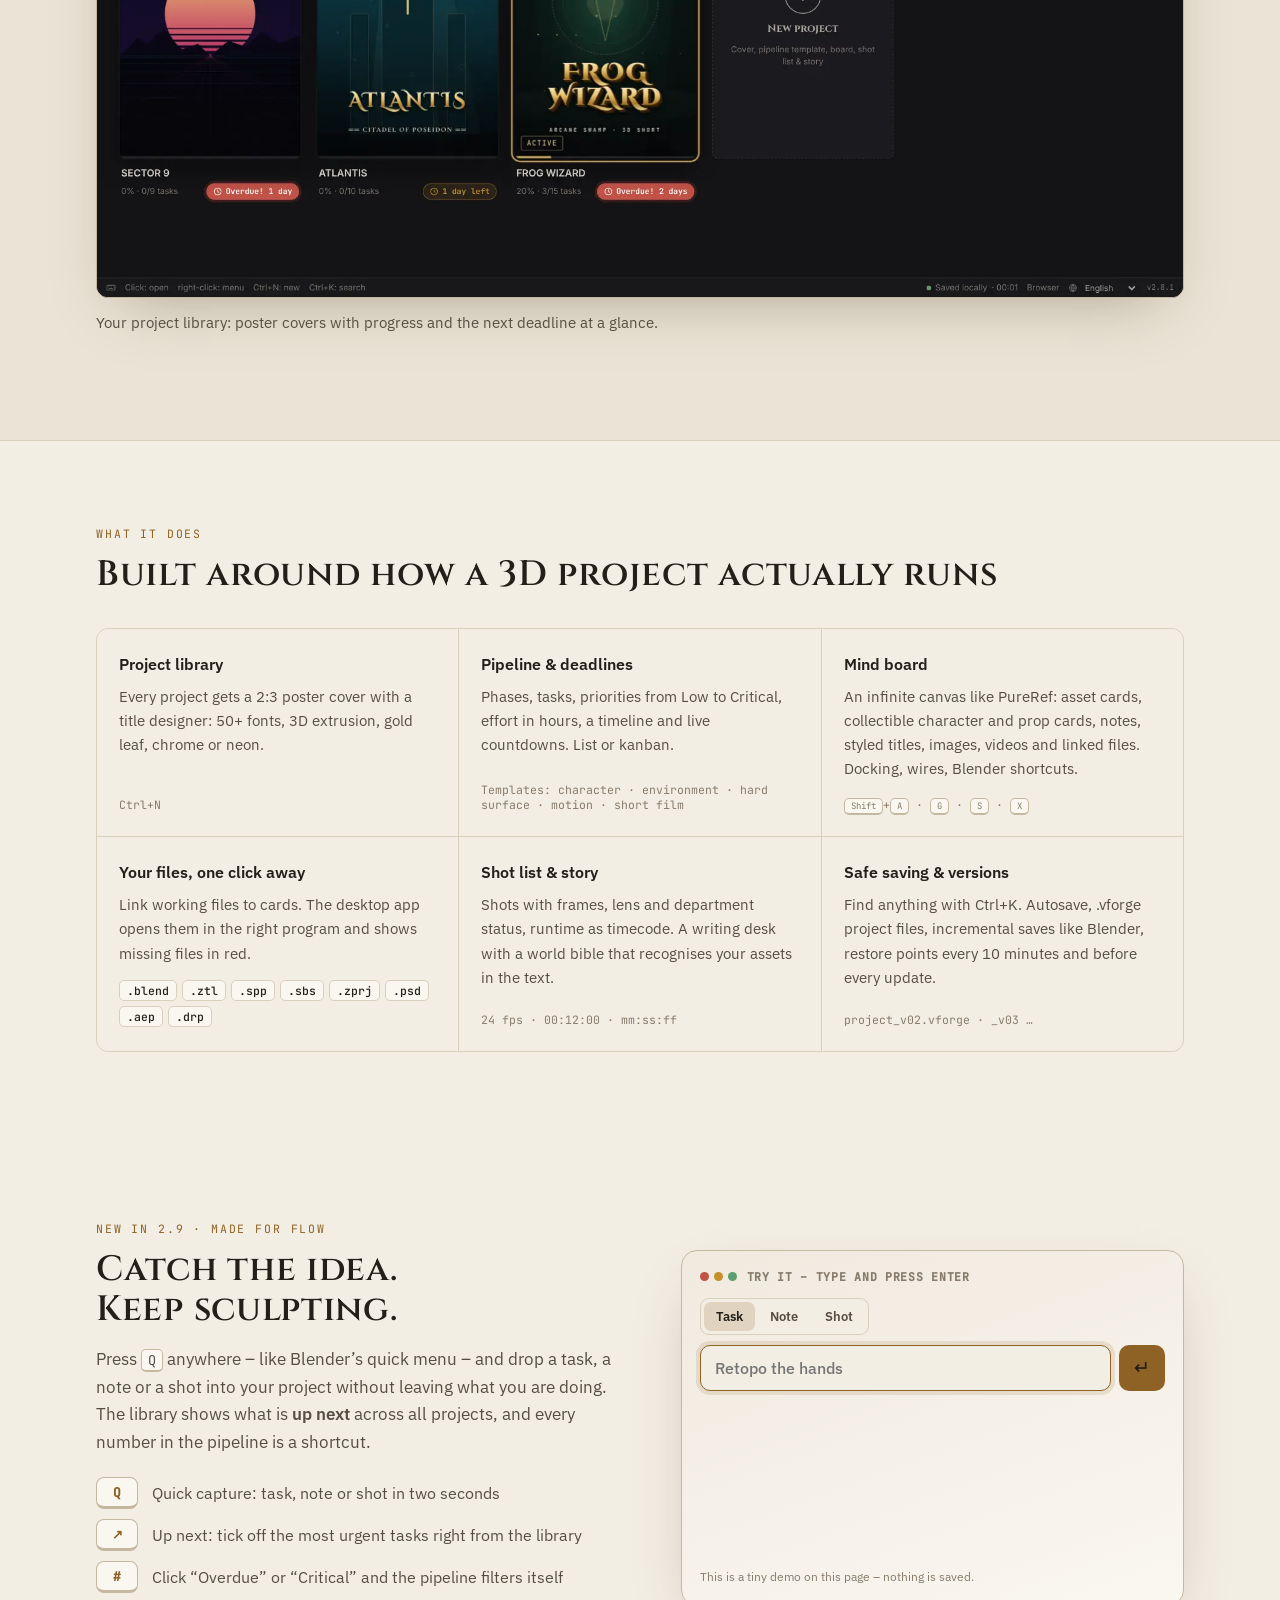
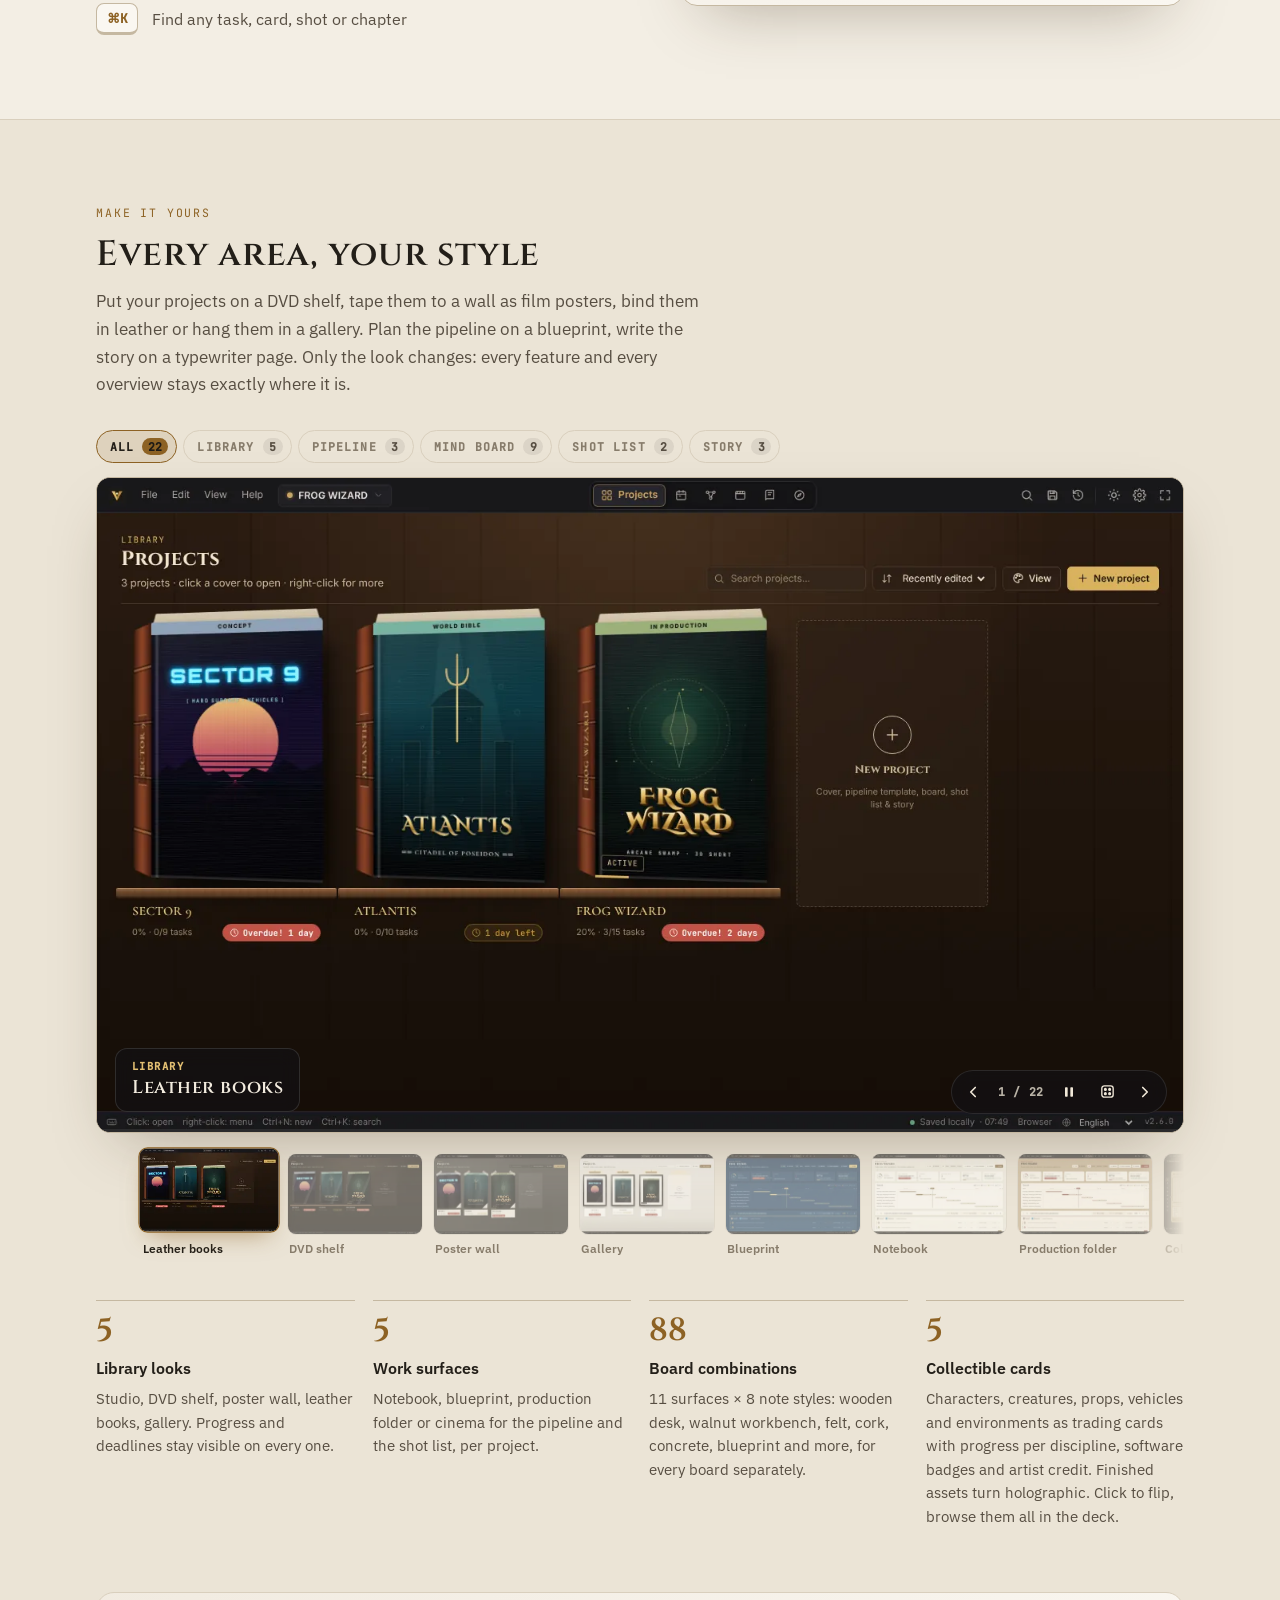
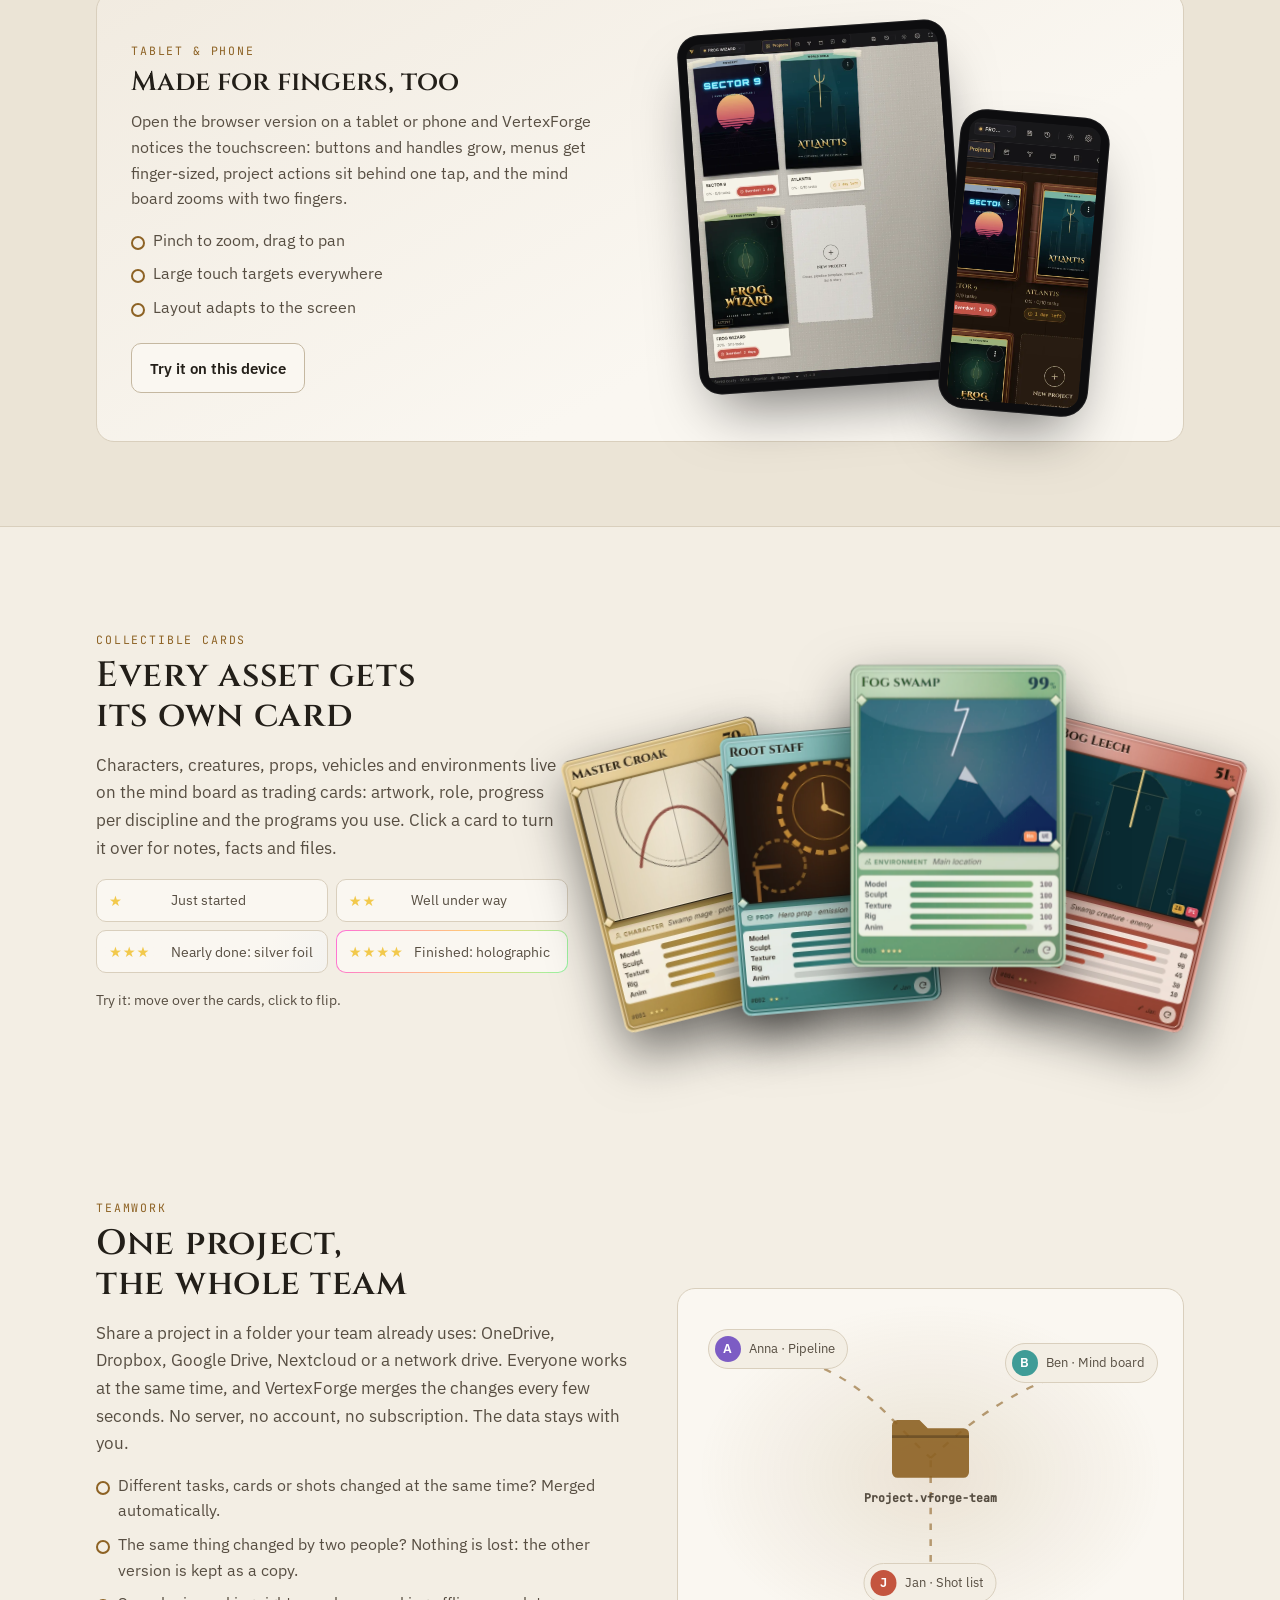
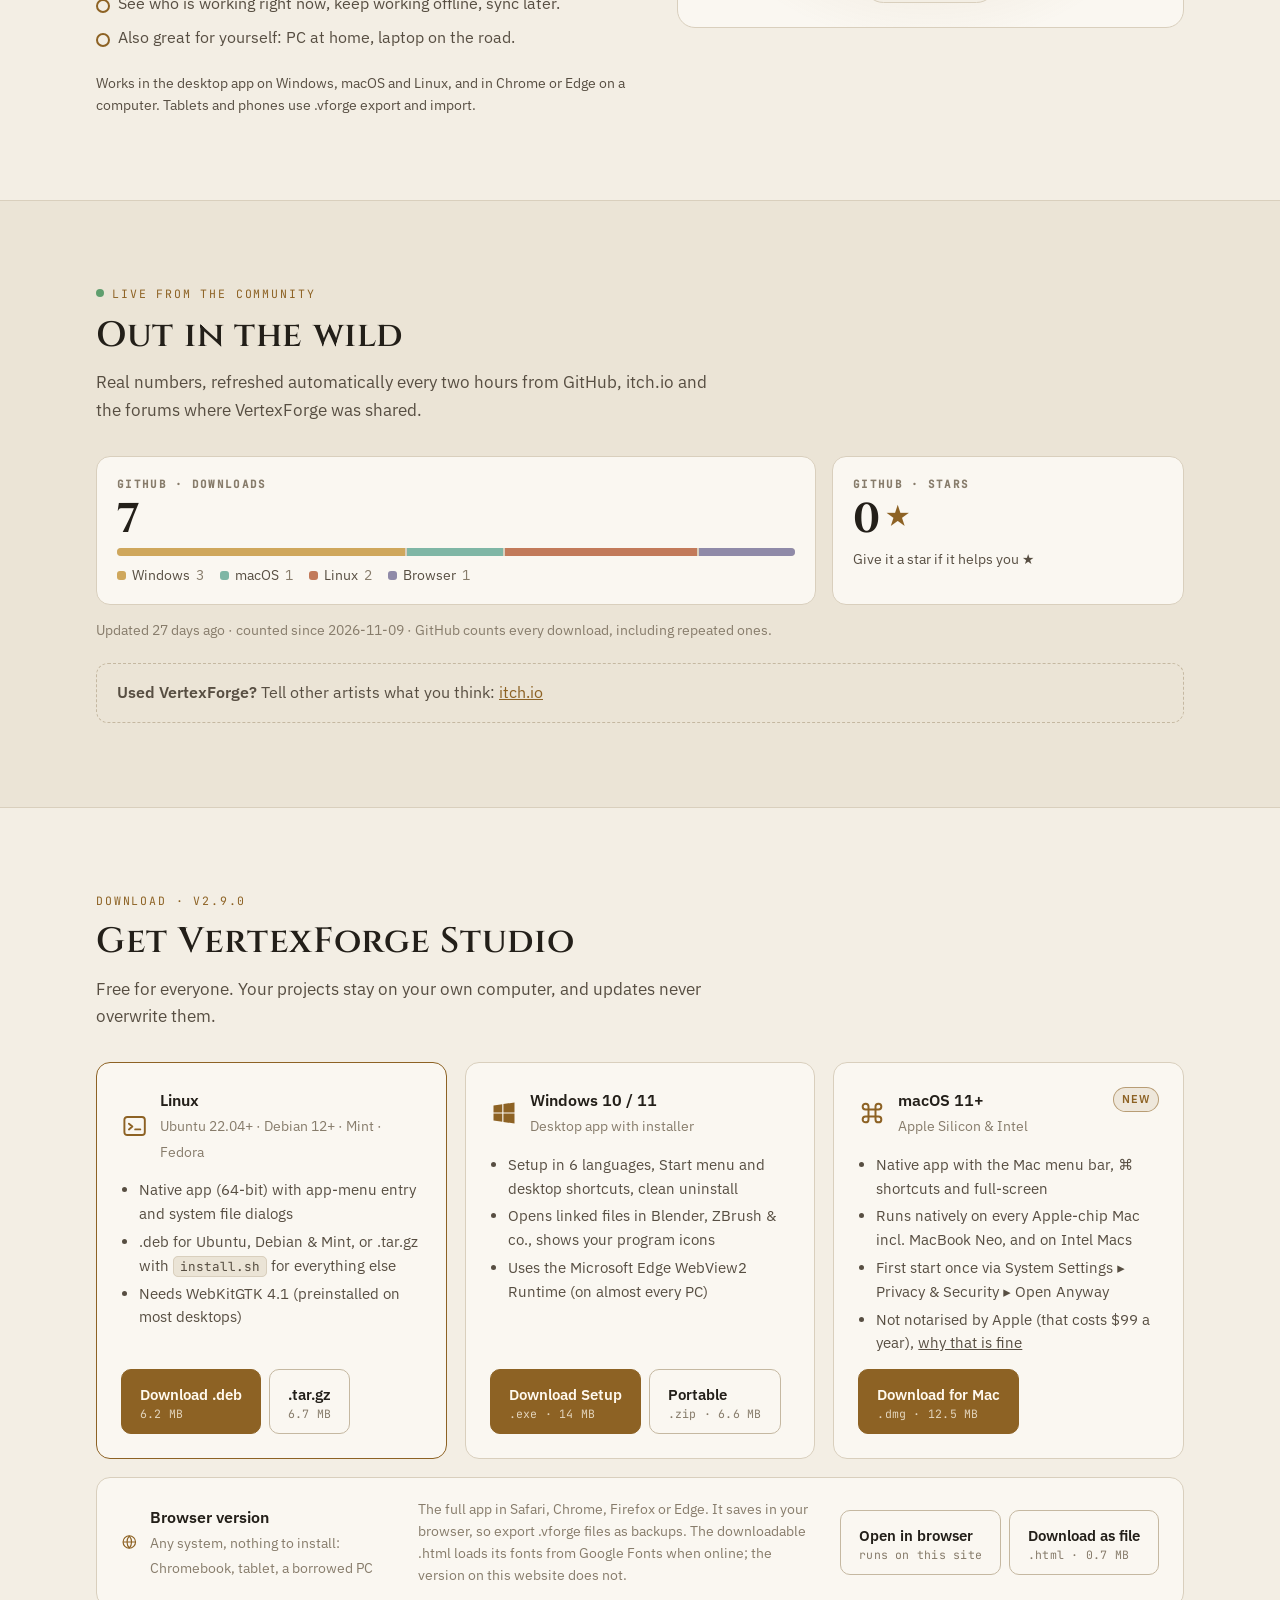
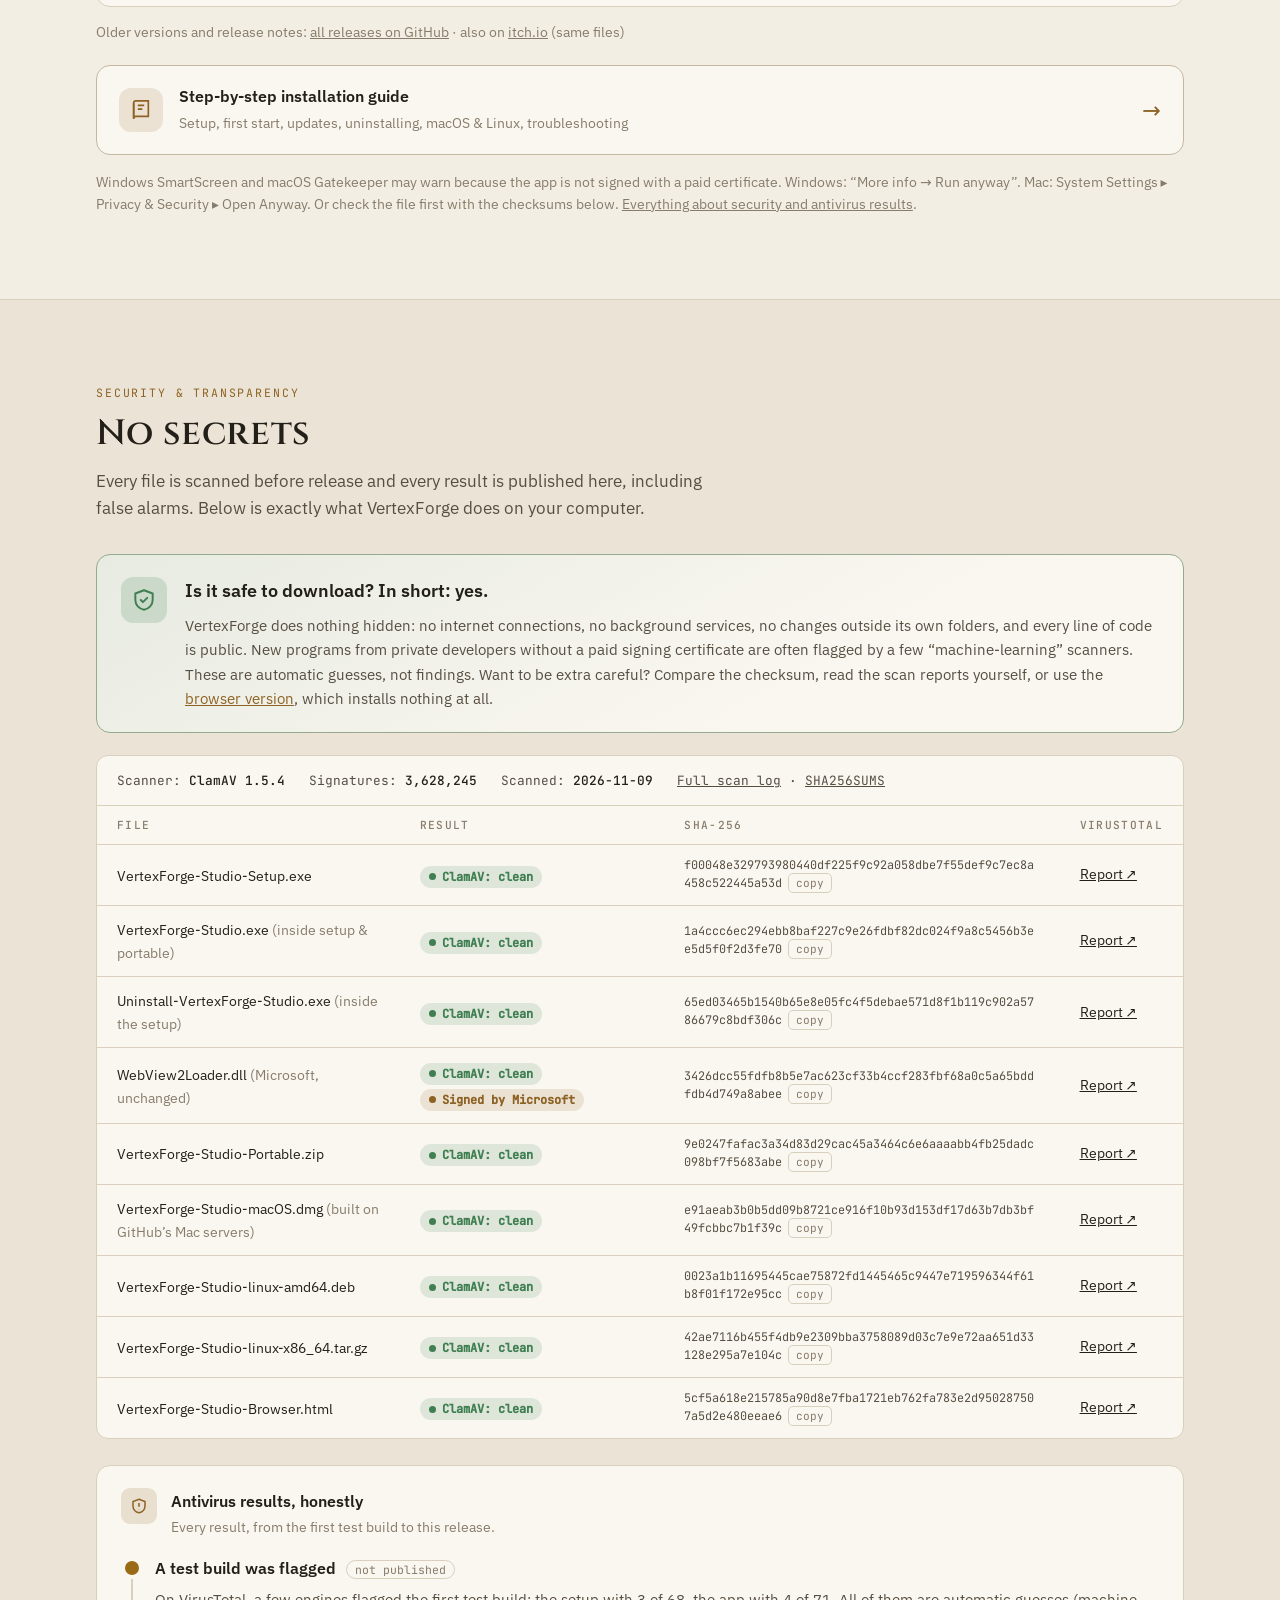
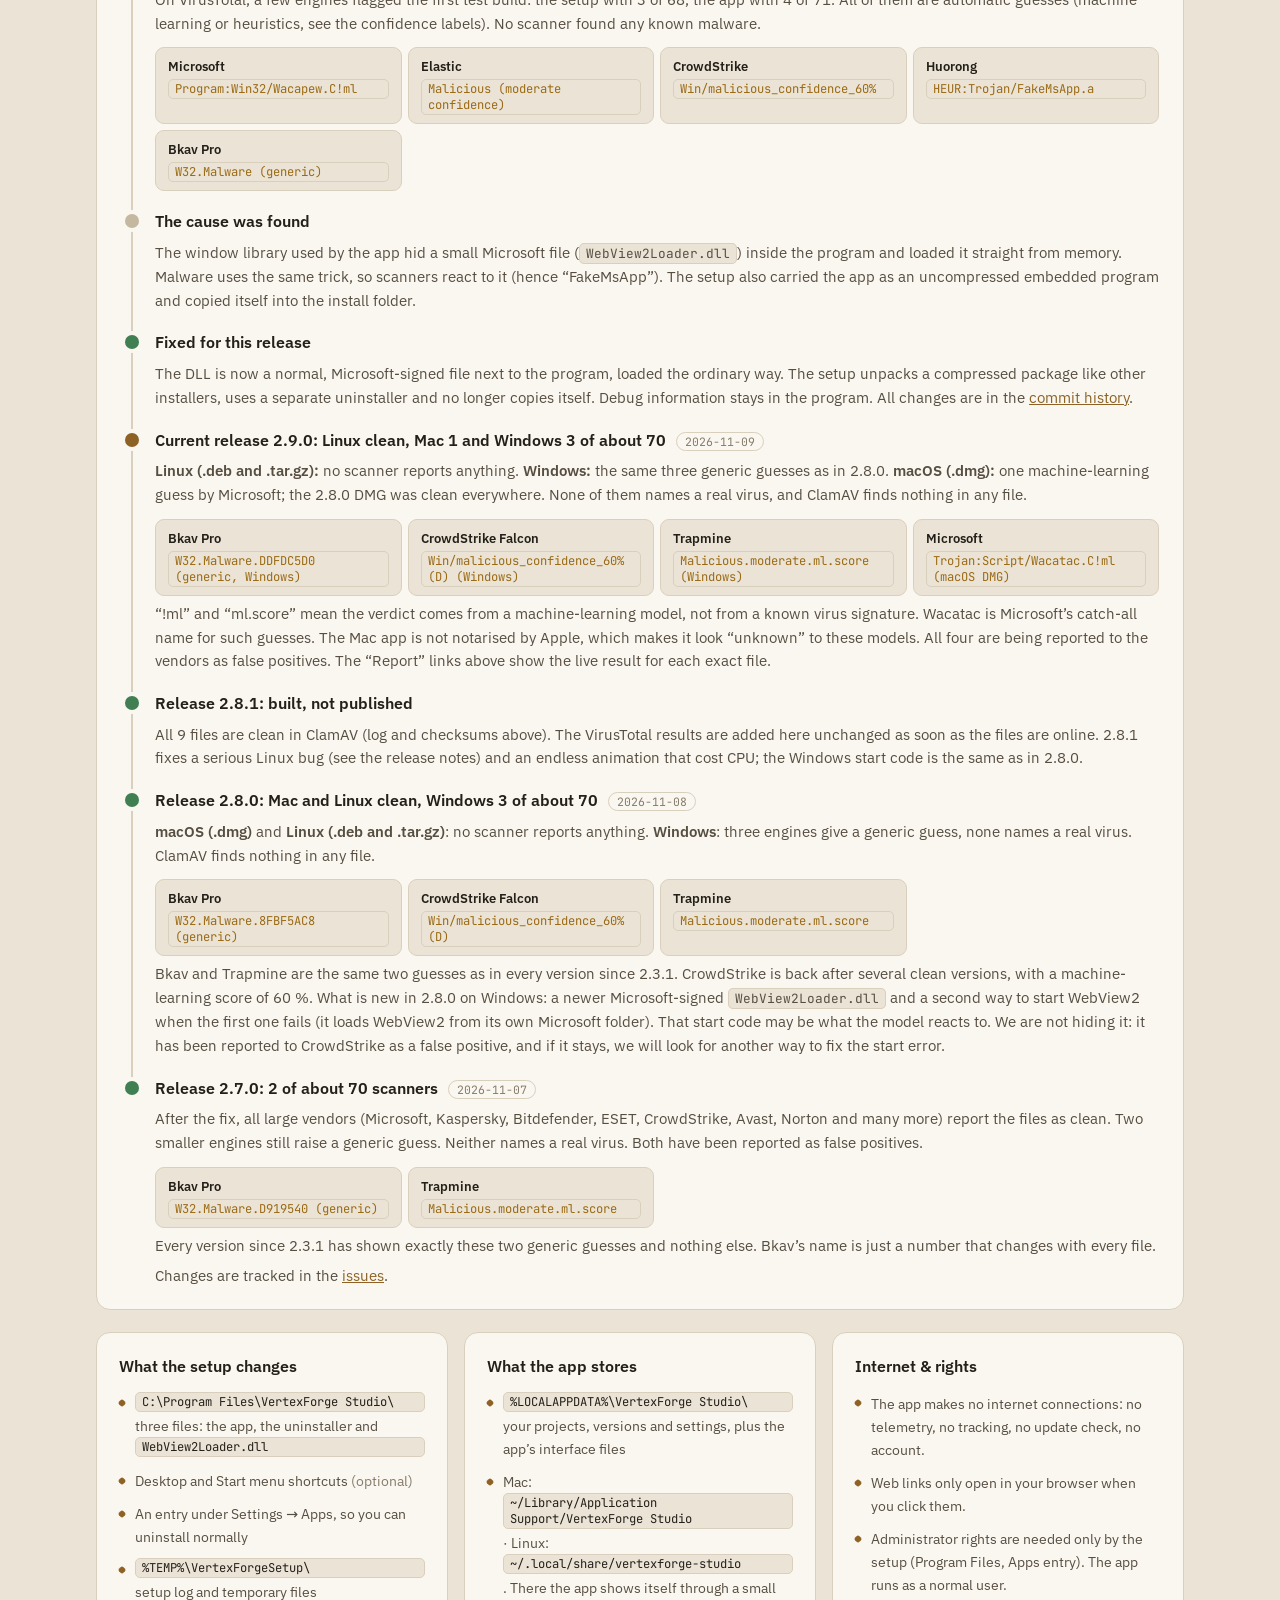
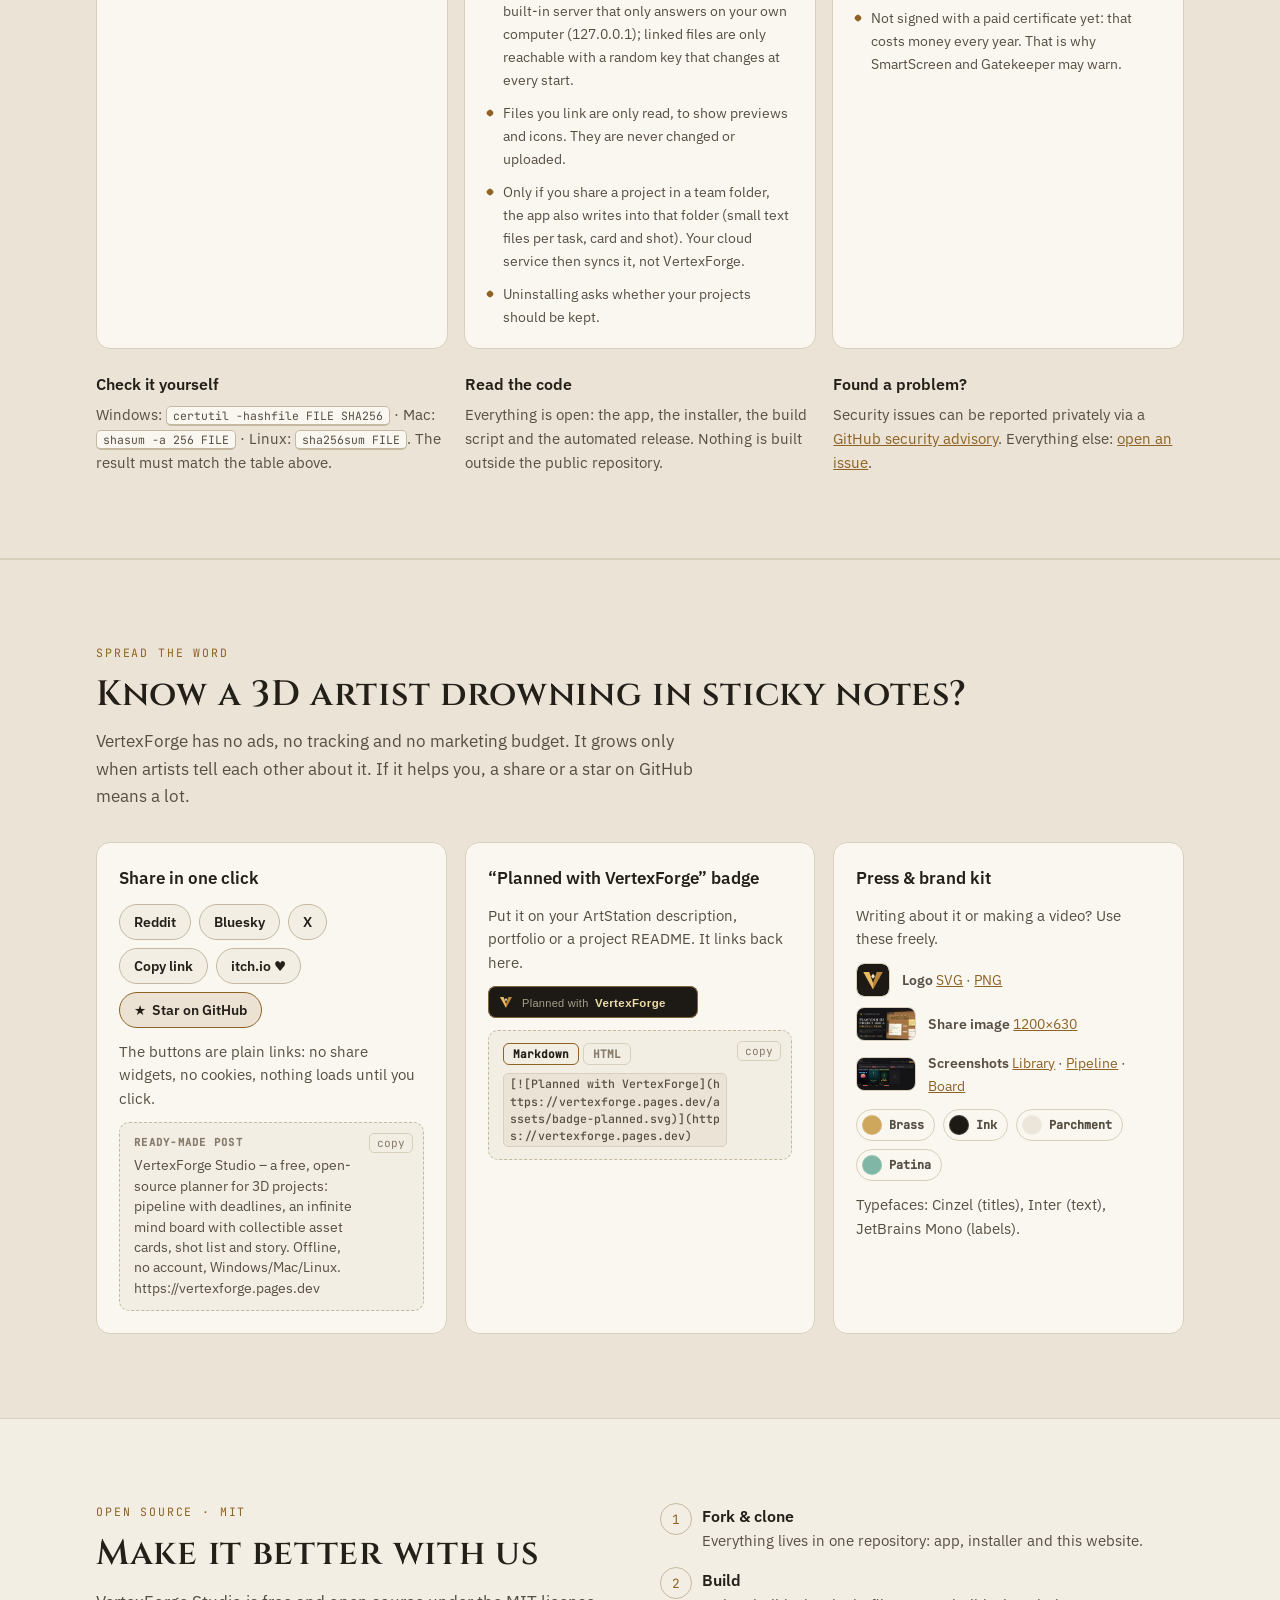
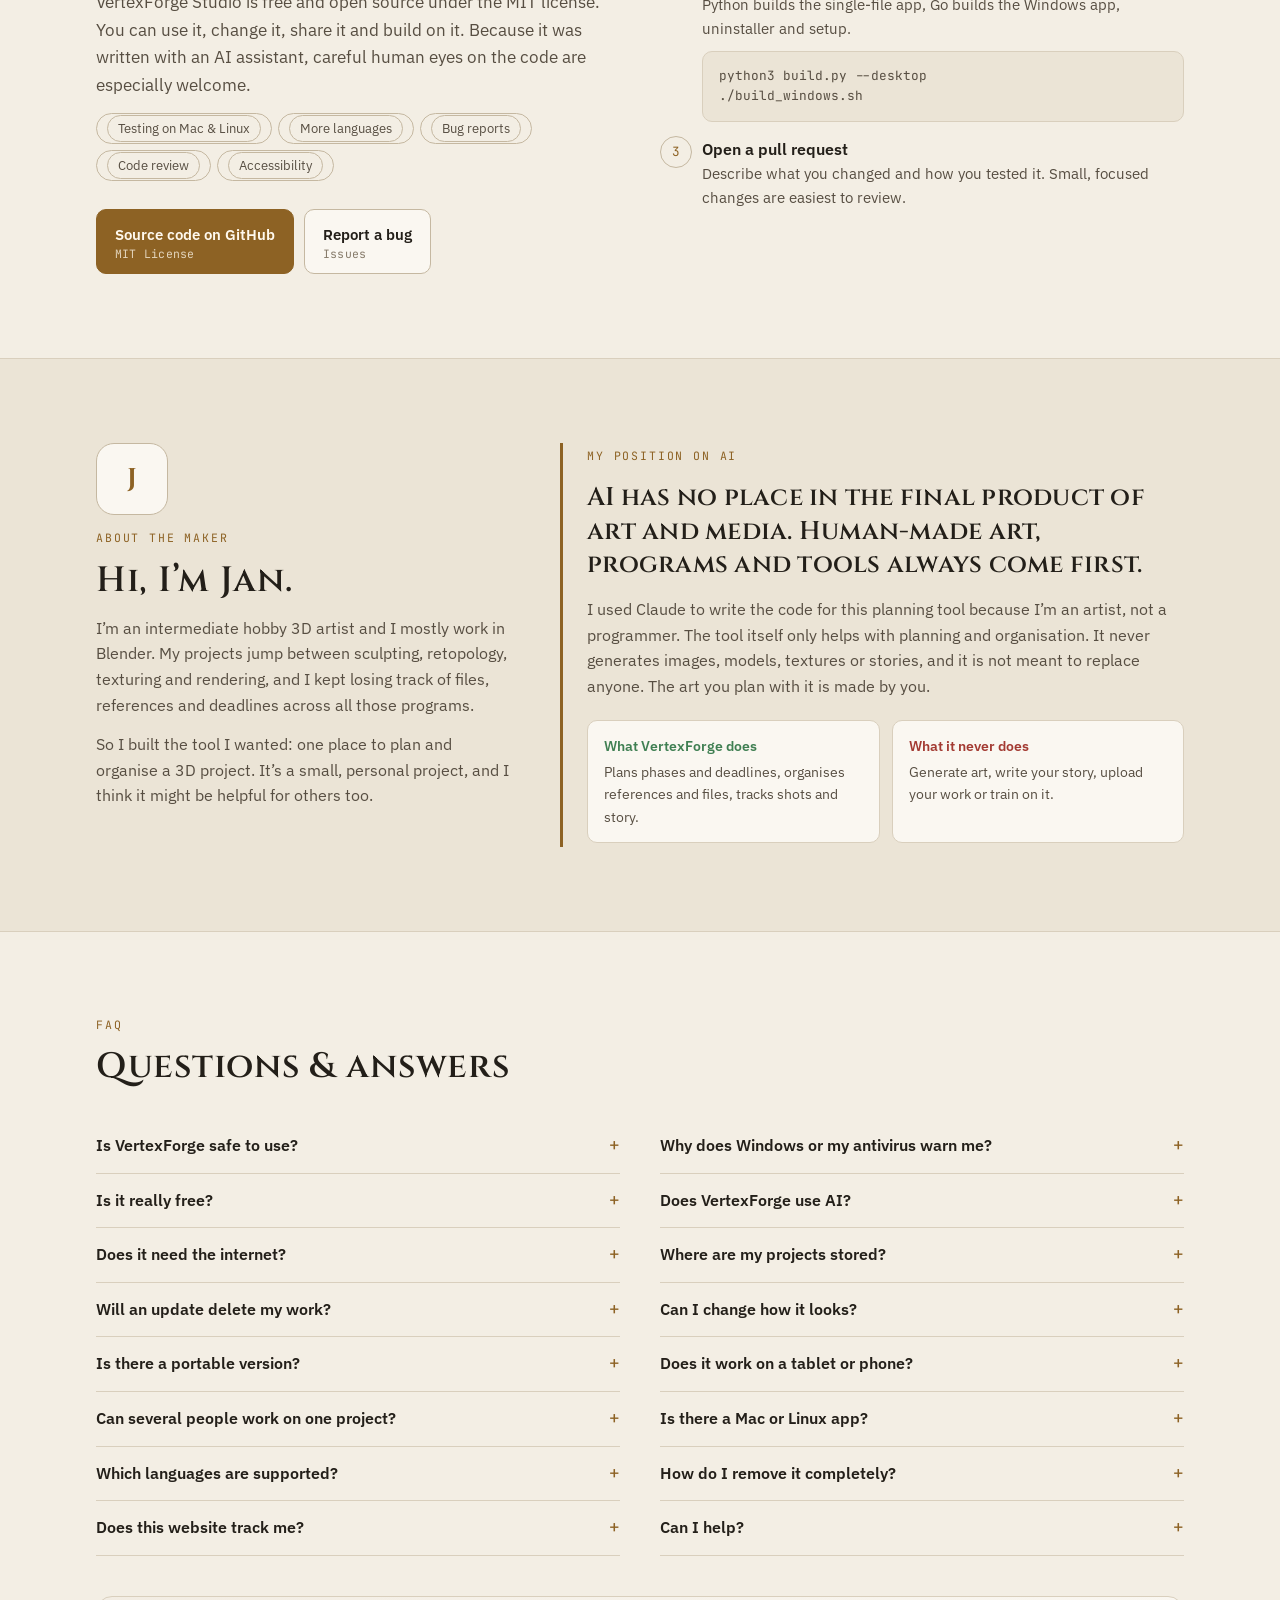
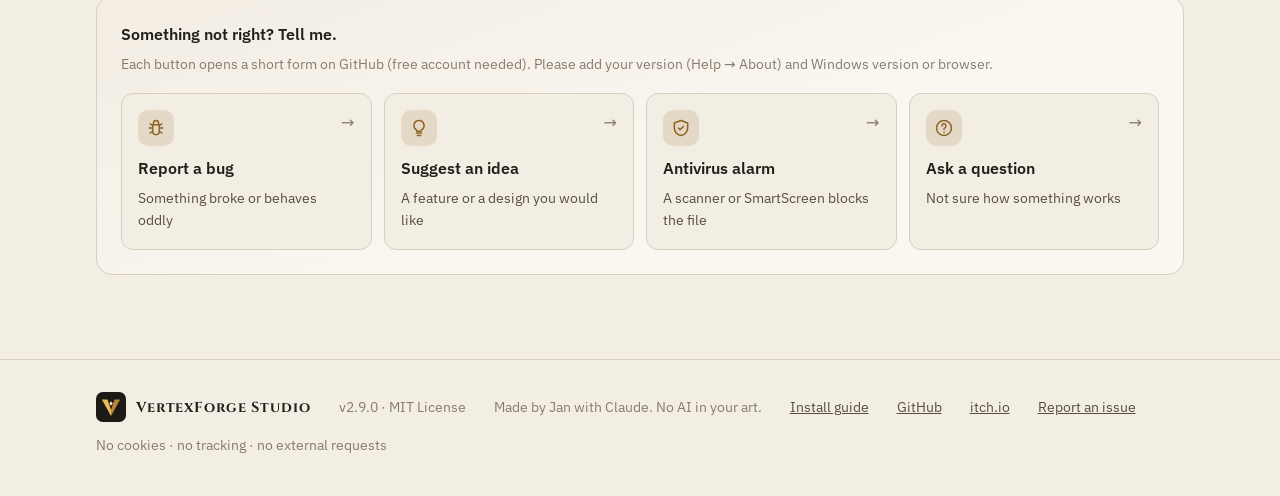
==== commit bbb36657: "Website: live community numbers and voices - scripts/update_stats.py collects GitHub downloads per p" ====
--- a/docs/index.html
+++ b/docs/index.html
@@ -627,6 +627,33 @@
 .rot.out{opacity:0;transform:translateY(-.35em);filter:blur(4px)}
 .rot.in{animation:rotIn .45s cubic-bezier(.2,.8,.2,1)}
 @keyframes rotIn{from{opacity:0;transform:translateY(.35em);filter:blur(4px)}}
+/* Community: Live-Zahlen und Stimmen */
+.live-dot{display:inline-block;width:8px;height:8px;margin-right:8px;border-radius:50%;background:#5f9e6e;box-shadow:0 0 0 0 rgba(95,158,110,.6);animation:liveDot 2s ease-out infinite;vertical-align:1px}
+@keyframes liveDot{70%{box-shadow:0 0 0 8px rgba(95,158,110,0)}100%{box-shadow:0 0 0 0 rgba(95,158,110,0)}}
+.cm-grid{display:grid;grid-template-columns:repeat(auto-fit,minmax(220px,1fr));gap:16px}
+.cm-tile{position:relative;display:flex;flex-direction:column;gap:8px;padding:20px 20px 18px;border-radius:14px;border:1px solid var(--line);background:var(--panel);color:var(--fg);text-decoration:none;overflow:hidden;transition:transform .25s cubic-bezier(.34,1.3,.64,1),border-color .25s,box-shadow .25s}
+.cm-tile[href]:hover{transform:translateY(-3px);border-color:var(--brass);box-shadow:0 18px 40px -22px color-mix(in srgb,var(--brass) 70%,transparent)}
+.cm-tile.dl{grid-column:span 2}
+.cm-src{font:600 .68rem var(--mono);letter-spacing:.12em;text-transform:uppercase;color:var(--muted)}
+.cm-big{font:700 2.6rem/1 var(--display);color:var(--fg);font-variant-numeric:tabular-nums}
+.cm-rows{display:flex;flex-wrap:wrap;gap:6px 16px;font-size:.86rem;color:var(--fg-2)}
+.cm-rows span{display:inline-flex;align-items:center;gap:6px}
+.cm-rows em{font-style:normal;color:var(--muted)}
+.cm-rows i{width:9px;height:9px;border-radius:3px}
+.cm-bar{display:flex;height:8px;border-radius:99px;overflow:hidden;background:var(--line);gap:2px}
+.cm-bar i{min-width:4px;transition:flex .8s cubic-bezier(.2,.8,.2,1)}
+.pl-windows{background:#cfa75c}.pl-macos{background:#7fb6a5}.pl-linux{background:#c27a5a}.pl-browser{background:#8f8aa8}
+.cm-tile.star .cm-big::after{content:" ★";color:var(--brass);font-size:.6em;vertical-align:.25em}
+.cm-note{margin-top:14px;color:var(--muted)}
+.cm-quotes{display:grid;grid-template-columns:repeat(auto-fit,minmax(280px,1fr));gap:16px;margin-top:22px}
+.cm-q{margin:0;padding:20px 22px;border-radius:14px;border:1px solid var(--line);background:var(--bg)}
+.cm-q blockquote{margin:0;font:500 1.02rem/1.55 var(--body);color:var(--fg)}
+.cm-q figcaption{margin-top:10px;font-size:.84rem;color:var(--muted)}
+.cm-q a{color:var(--brass)}
+.cm-ask{grid-column:1/-1;padding:16px 20px;border-radius:12px;border:1px dashed var(--line-2);color:var(--fg-2)}
+.cm-ask a{color:var(--brass)}
+@media (max-width:620px){.cm-tile.dl{grid-column:auto}}
+@media (prefers-reduced-motion:reduce){.live-dot{animation:none}}
 
 </style>
 </head>
@@ -848,6 +875,19 @@
         <svg class="tv-lines" viewBox="0 0 400 300" preserveAspectRatio="none"><path d="M90 60 C150 80 170 120 200 150"/><path d="M320 70 C260 90 230 120 200 150"/><path d="M200 270 C200 230 200 200 200 150"/></svg>
       </div>
     </div>
+  </div>
+</section>
+
+<section id="community" class="alt" hidden>
+  <div class="wrap">
+    <div class="head reveal">
+      <div class="eyebrow"><span class="live-dot"></span><span data-en>Live from the community</span><span data-de>Live aus der Community</span></div>
+      <h2><span data-en>Out in the wild</span><span data-de>Draußen in der Welt</span></h2>
+      <p class="lead"><span data-en>Real numbers, refreshed automatically every two hours from GitHub, itch.io and the forums where VertexForge was shared.</span><span data-de>Echte Zahlen, automatisch alle zwei Stunden aktualisiert – von GitHub, itch.io und den Foren, in denen VertexForge vorgestellt wurde.</span></p>
+    </div>
+    <div class="cm-grid reveal-stagger" id="cmGrid"></div>
+    <p class="small cm-note" id="cmNote"></p>
+    <div class="cm-quotes reveal" id="cmQuotes"></div>
   </div>
 </section>
 
@@ -1343,6 +1383,41 @@
     document.querySelectorAll('.swatches [data-hex]').forEach(b=>copyBtn(b, ()=>b.dataset.hex));
   }
 
+  /* Community: Zahlen und Stimmen aus docs/stats.json (eigene Domain, keine Anfragen an Dritte) */
+  const cm = document.getElementById('community');
+  if(cm){
+    let ST = null;
+    const fmt = n => (n||0).toLocaleString(VF.lang==='de' ? 'de-DE' : 'en-US');
+    const L = (en, de) => VF.lang==='de' ? de : en;
+    const ago = iso => { const m = Math.max(1, Math.round((Date.now() - Date.parse(iso)) / 60000)); return m < 60 ? L(m + ' min ago', 'vor ' + m + ' Min.') : m < 1440 ? L(Math.round(m/60) + ' h ago', 'vor ' + Math.round(m/60) + ' Std.') : L(Math.round(m/1440) + ' days ago', 'vor ' + Math.round(m/1440) + ' Tagen'); };
+    const tile = (cls, href, label, big, rows, extra='') => `<a class="cm-tile ${cls}" ${href ? `href="${href}" target="_blank" rel="noopener"` : ''}><span class="cm-src">${label}</span><b class="cm-big" data-to="${big}">0</b>${extra}<span class="cm-rows">${rows}</span></a>`;
+    const paint = () => {
+      if(!ST) return; const g = ST.github || {}, P = g.platforms || {}, tot = g.downloads || 0, out = [];
+      const segs = [['windows','Windows'],['macos','macOS'],['linux','Linux'],['browser',L('Browser','Browser')]].filter(([k])=>P[k]);
+      out.push(tile('dl', 'https://github.com/JanBromigo1996/vertexforge-studio/releases', 'GitHub · ' + L('downloads','Downloads'), tot,
+        segs.map(([k,n])=>`<span><i class="pl-${k}"></i>${n} <em>${fmt(P[k])}</em></span>`).join(''),
+        `<span class="cm-bar">${segs.map(([k])=>`<i class="pl-${k}" style="flex:${P[k]}"></i>`).join('')}</span>`));
+      if(ST.itch) out.push(tile('itch', ST.itch.url, 'itch.io', ST.itch.downloads, `<span>${L('downloads','Downloads')}</span><span>${fmt(ST.itch.views)} <em>${L('page views','Seitenaufrufe')}</em></span>`));
+      if(ST.reddit) out.push(tile('reddit', ST.reddit.url, 'Reddit', ST.reddit.upvotes, `<span>${L('upvotes','Upvotes')}</span><span>${fmt(ST.reddit.comments)} <em>${L('comments','Kommentare')}</em></span>`));
+      if(ST.blenderartists) out.push(tile('ba', ST.blenderartists.url, 'BlenderArtists', ST.blenderartists.views, `<span>${L('views','Aufrufe')}</span><span>${fmt(ST.blenderartists.likes)} <em>Likes</em> · ${fmt(ST.blenderartists.replies)} <em>${L('replies','Antworten')}</em></span>`));
+      out.push(tile('star', 'https://github.com/JanBromigo1996/vertexforge-studio', 'GitHub · ' + L('stars','Sterne'), g.stars || 0, `<span>${L('Give it a star if it helps you ★','Gib einen Stern, wenn es dir hilft ★')}</span>`));
+      const grid = document.getElementById('cmGrid'); grid.innerHTML = out.join('');
+      grid.querySelectorAll('.cm-big').forEach(el=>{ const to = +el.dataset.to; if(VF.still || !cm.classList.contains('seen')){ el.textContent = fmt(to); return; }
+        const t0 = performance.now(), d = 900; const f = now => { const k = Math.min(1, (now - t0)/d); el.textContent = fmt(Math.round(to * (1 - Math.pow(1-k, 3)))); if(k < 1) requestAnimationFrame(f); }; requestAnimationFrame(f); });
+      document.getElementById('cmNote').innerHTML = L(`Updated ${ago(ST.updated)} · counted since ${ST.since} · GitHub counts every download, including repeated ones.`, `Aktualisiert ${ago(ST.updated)} · gezählt seit ${ST.since} · GitHub zählt jeden Download, auch wiederholte.`);
+      const Q = (ST.quotes || []).filter(q=>q && q.text);
+      const lk = ST.links || {}, where = [['reddit','Reddit'],['blenderartists','BlenderArtists'],['itch','itch.io']].filter(([k])=>lk[k]).map(([k,n])=>`<a href="${lk[k]}" target="_blank" rel="noopener">${n}</a>`).join(' · ');
+      document.getElementById('cmQuotes').innerHTML = (Q.length ? Q.map(q=>`<figure class="cm-q"><blockquote></blockquote><figcaption>— <a target="_blank" rel="noopener"></a></figcaption></figure>`).join('') : '') +
+        `<div class="cm-ask"><b>${L('Used VertexForge?','Schon mit VertexForge gearbeitet?')}</b> ${L('Tell other artists what you think','Erzähl anderen Artists, wie du es findest')}${where ? ': ' + where : '.'}</div>`;
+      document.querySelectorAll('#cmQuotes .cm-q').forEach((f,i)=>{ const q = Q[i]; f.querySelector('blockquote').textContent = '“' + q.text + '”'; const a = f.querySelector('a'); a.textContent = (q.author || '') + (q.source ? ' · ' + q.source : ''); if(q.url) a.href = q.url; else a.removeAttribute('href'); });
+      cm.hidden = false;
+    };
+    const load = () => fetch('stats.json', {cache:'no-cache'}).then(r=>r.ok ? r.json() : null).then(d=>{ if(d){ ST = d; paint(); } }).catch(()=>{});
+    if('IntersectionObserver' in window) new IntersectionObserver((es, o)=>es.forEach(e=>{ if(e.isIntersecting){ cm.classList.add('seen'); paint(); o.disconnect(); } }), {threshold:.25}).observe(cm);
+    load(); setInterval(()=>{ if(!document.hidden) load(); }, 5 * 60 * 1000);
+    VF.onLang.push(paint);
+  }
+
   /* Mini-Demo „Schnell erfassen“ */
   const qd = document.getElementById('qcDemo');
   if(qd){
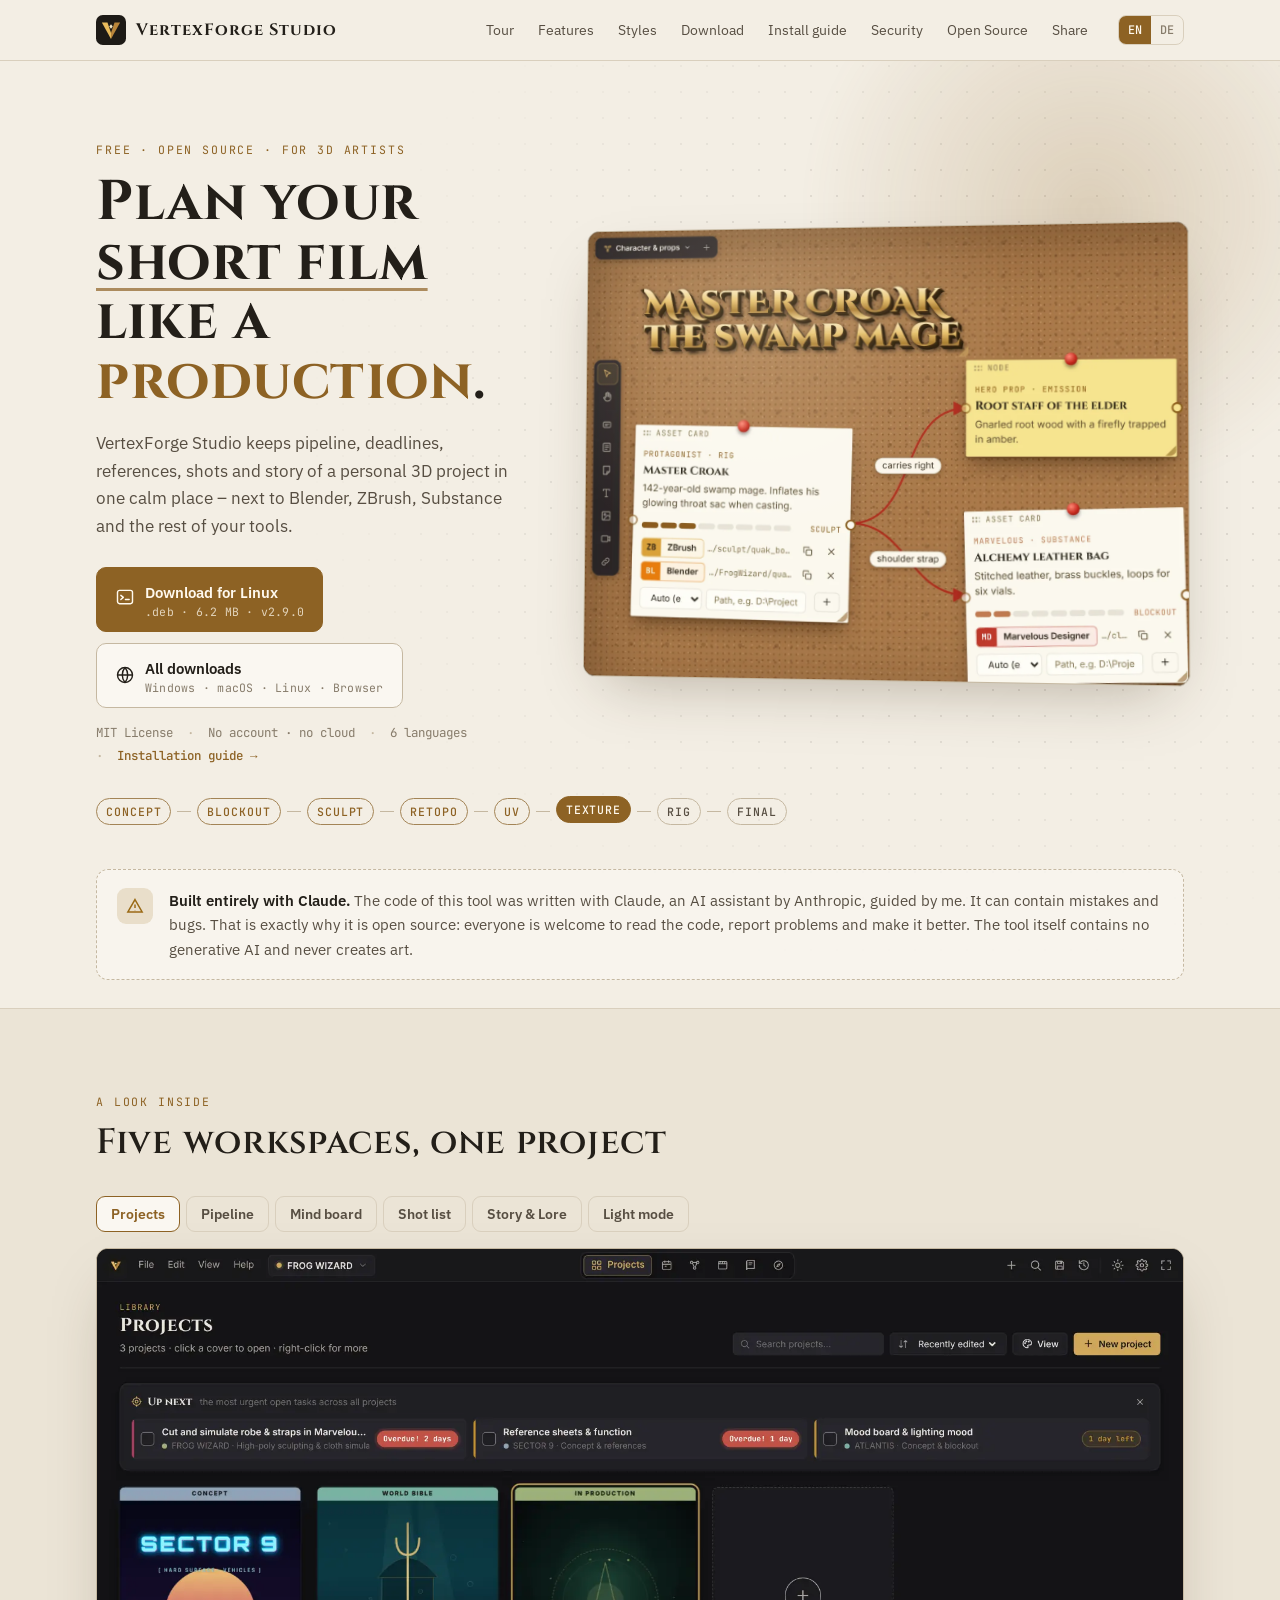
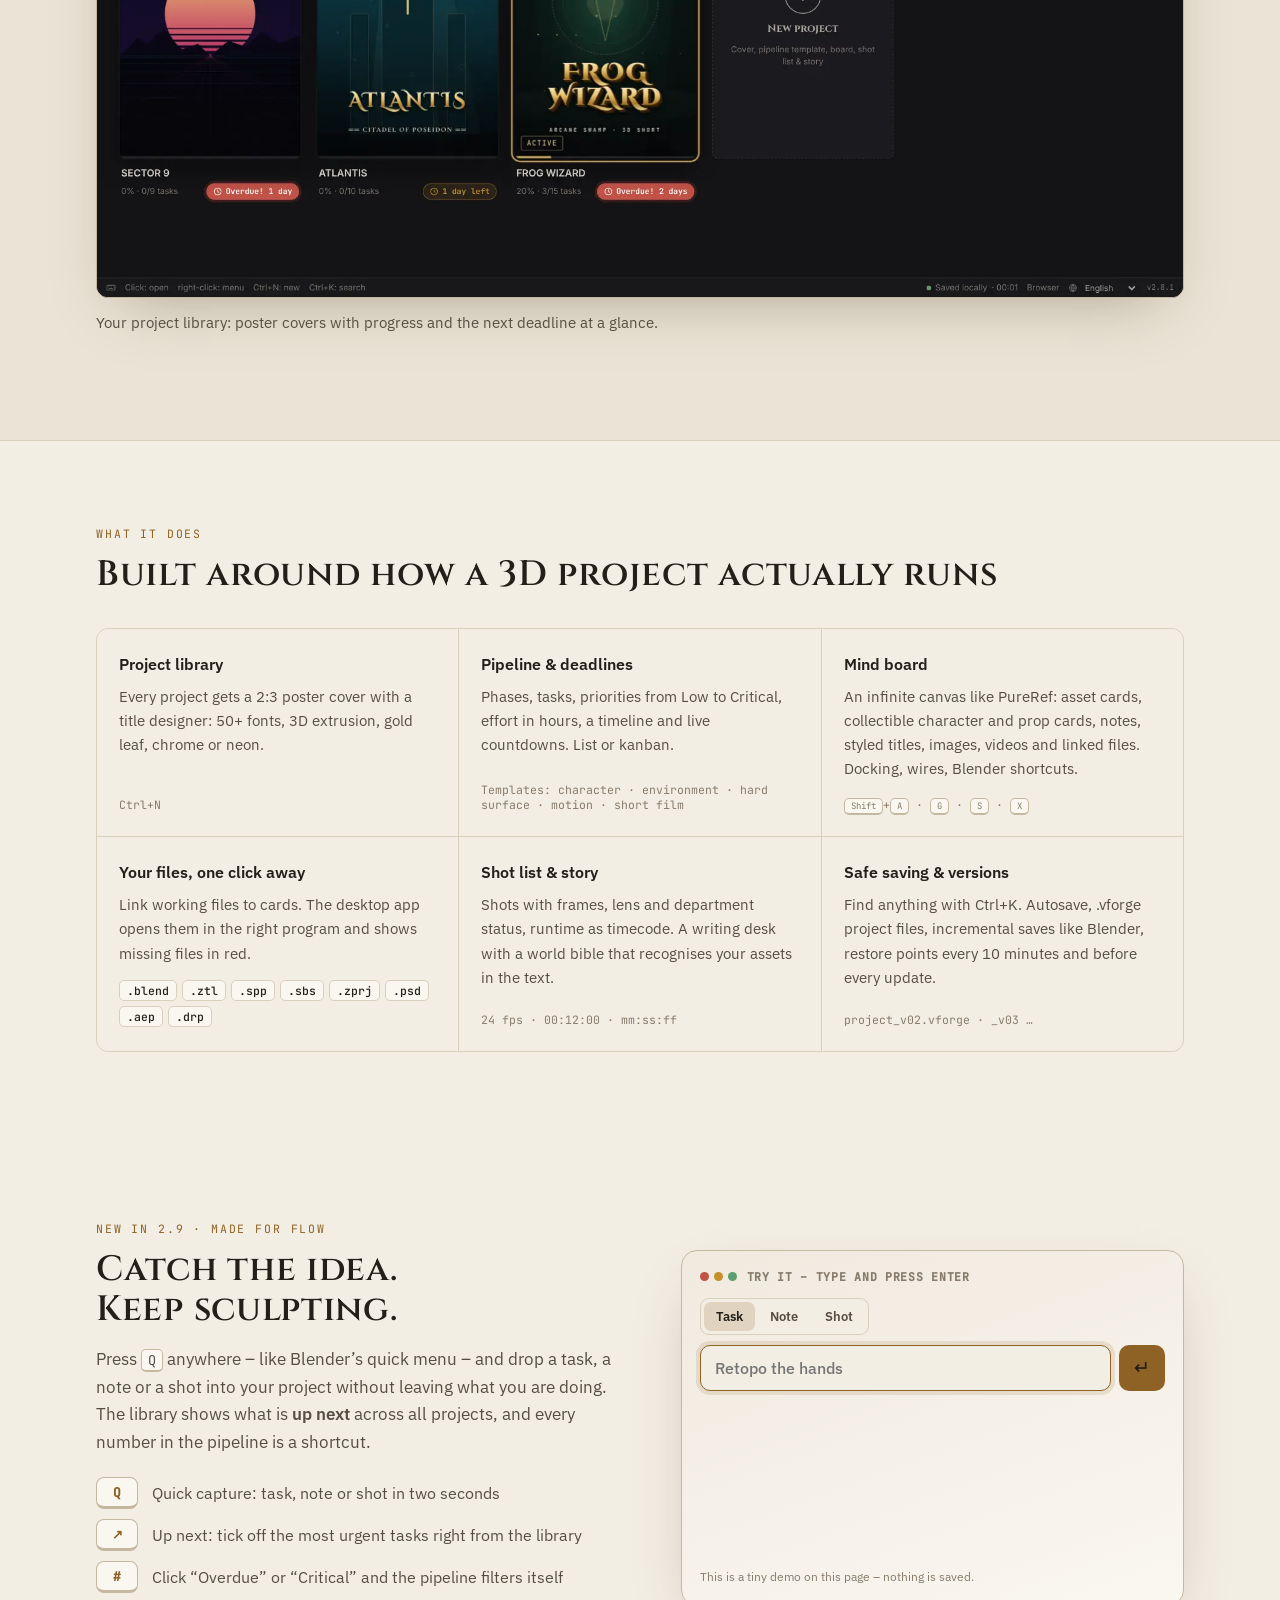
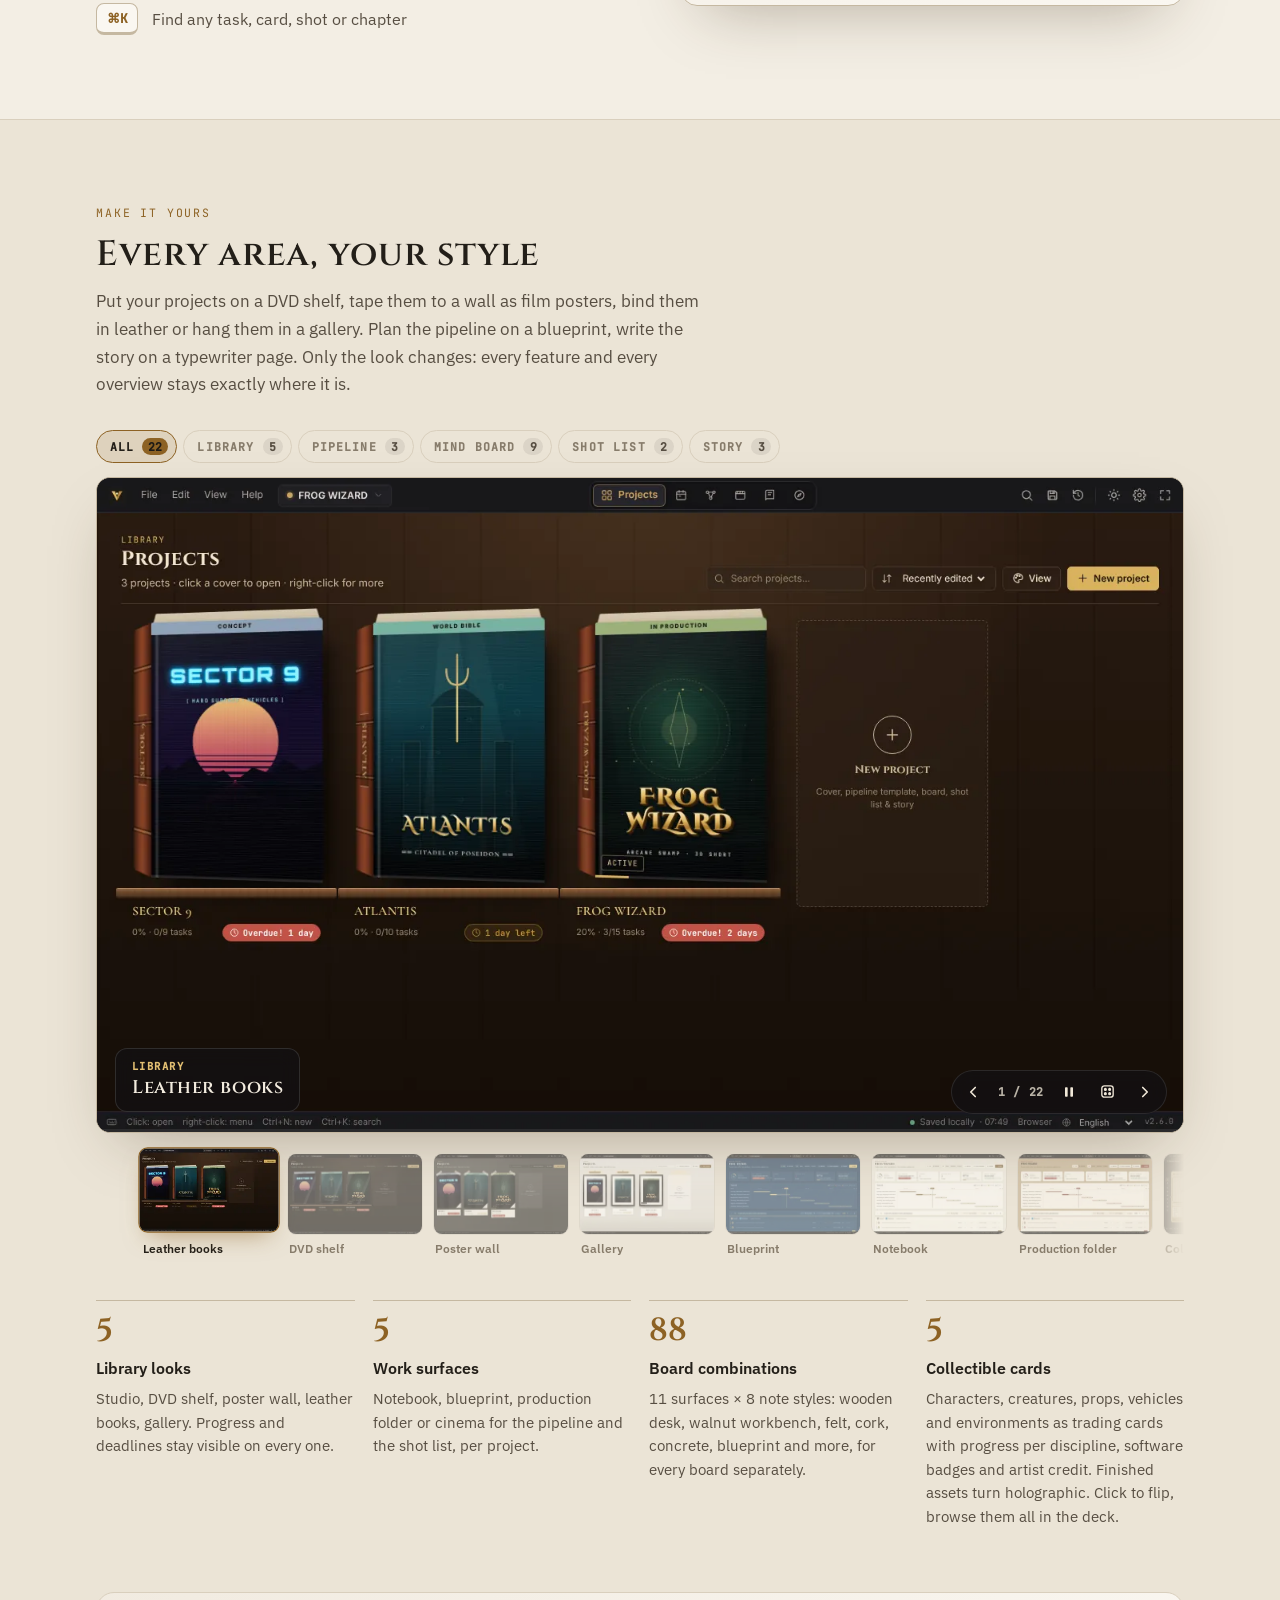
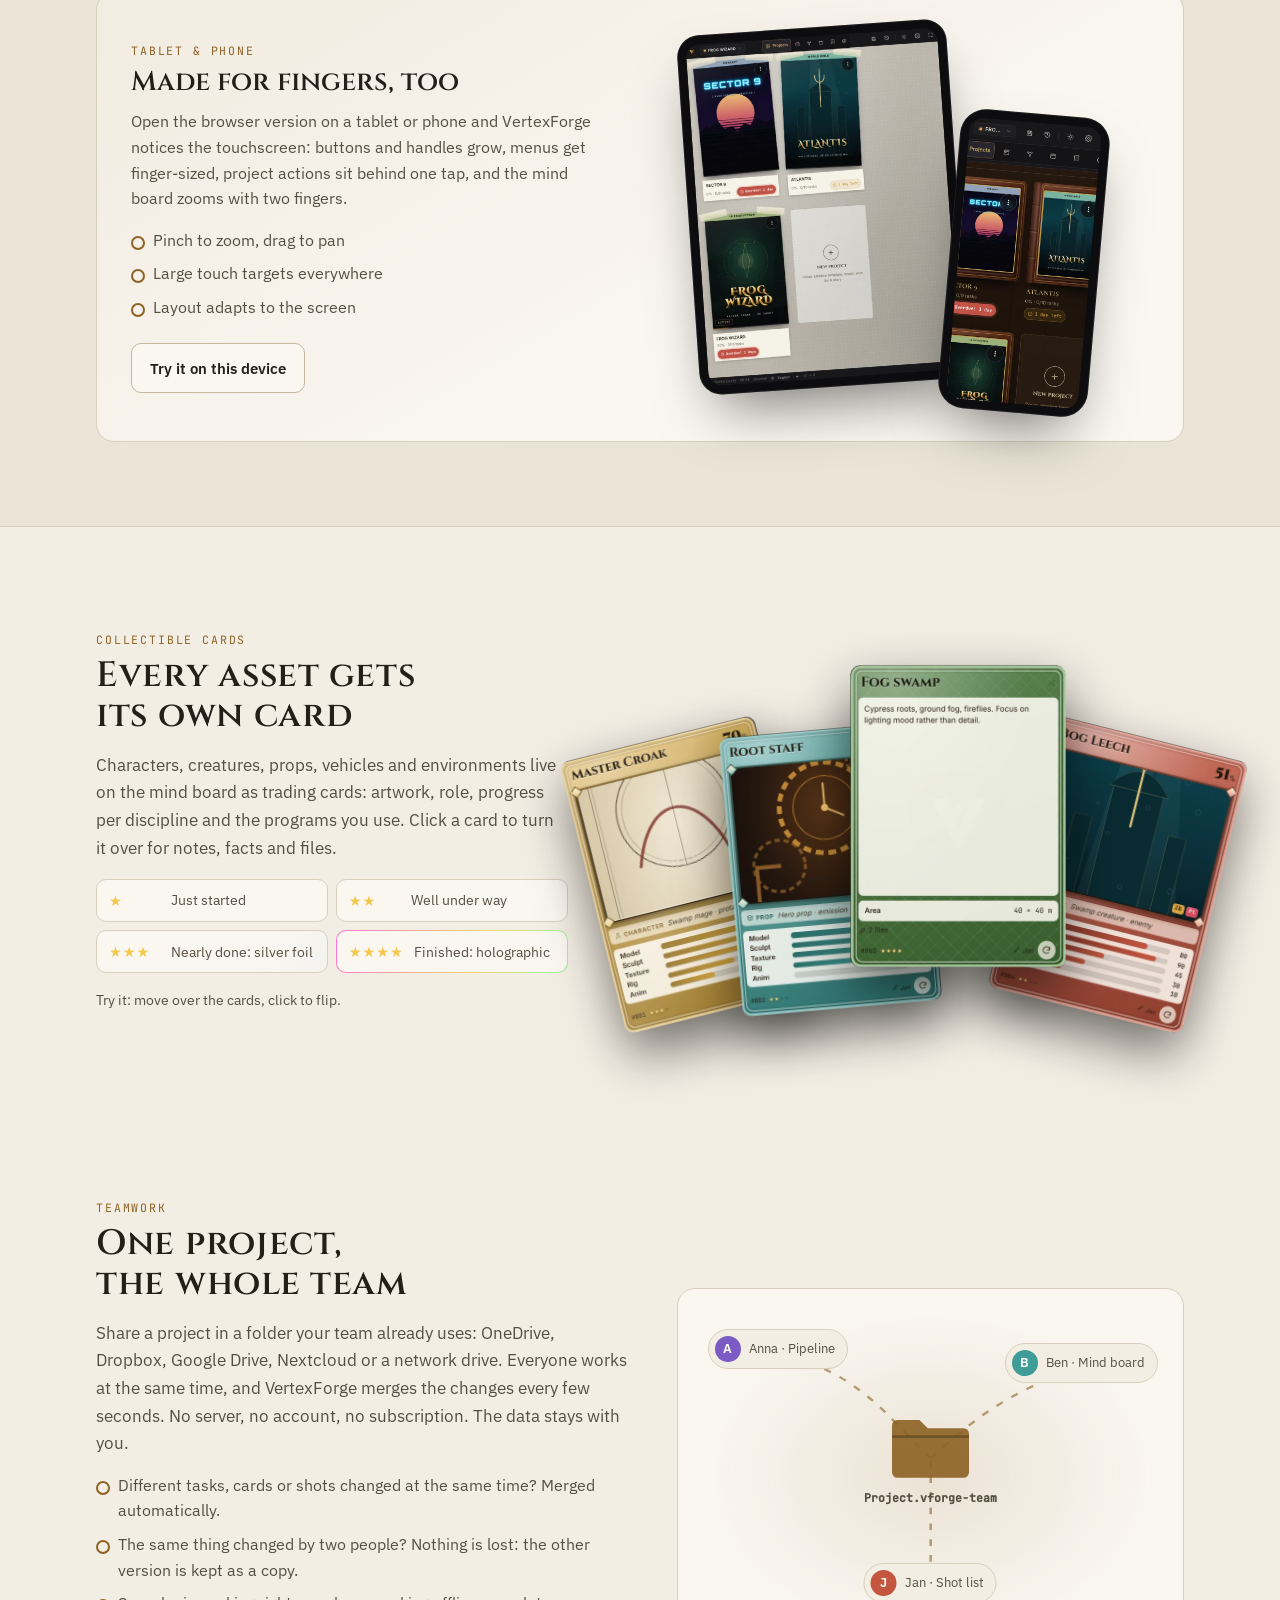
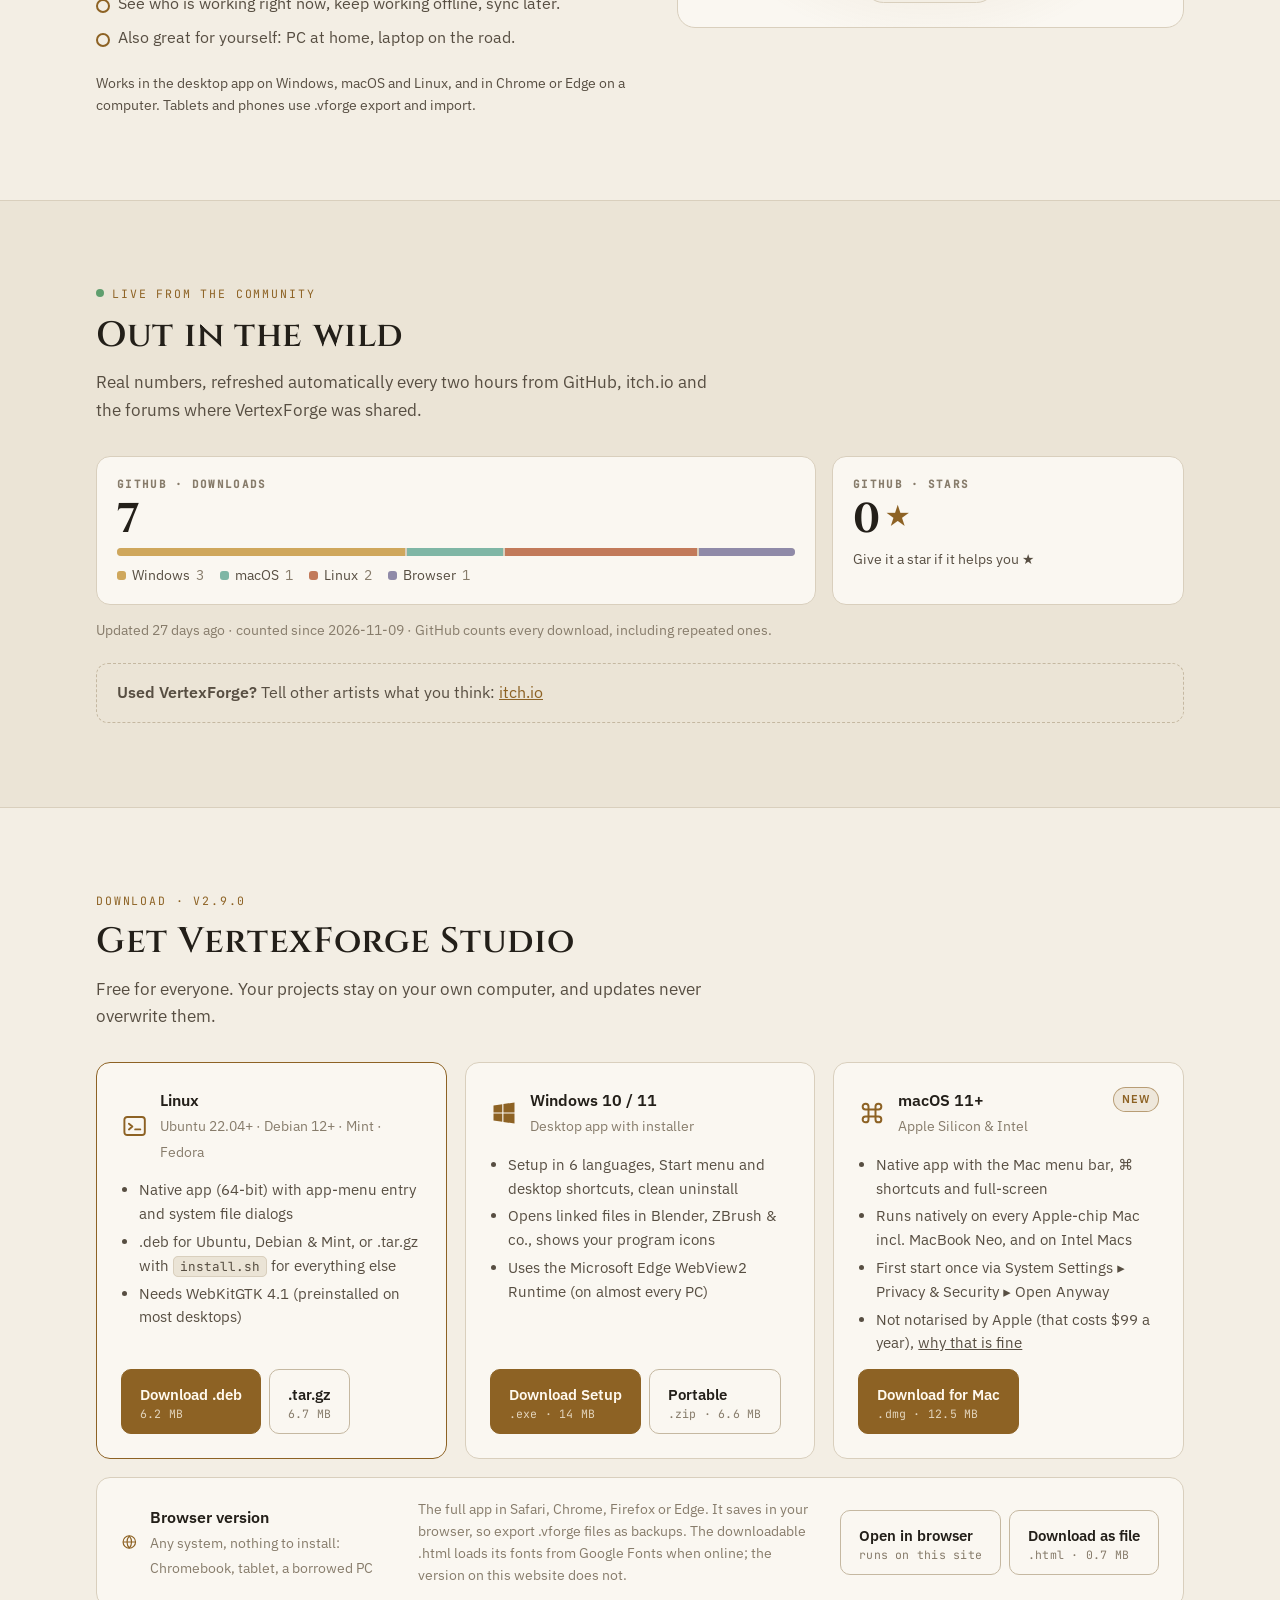
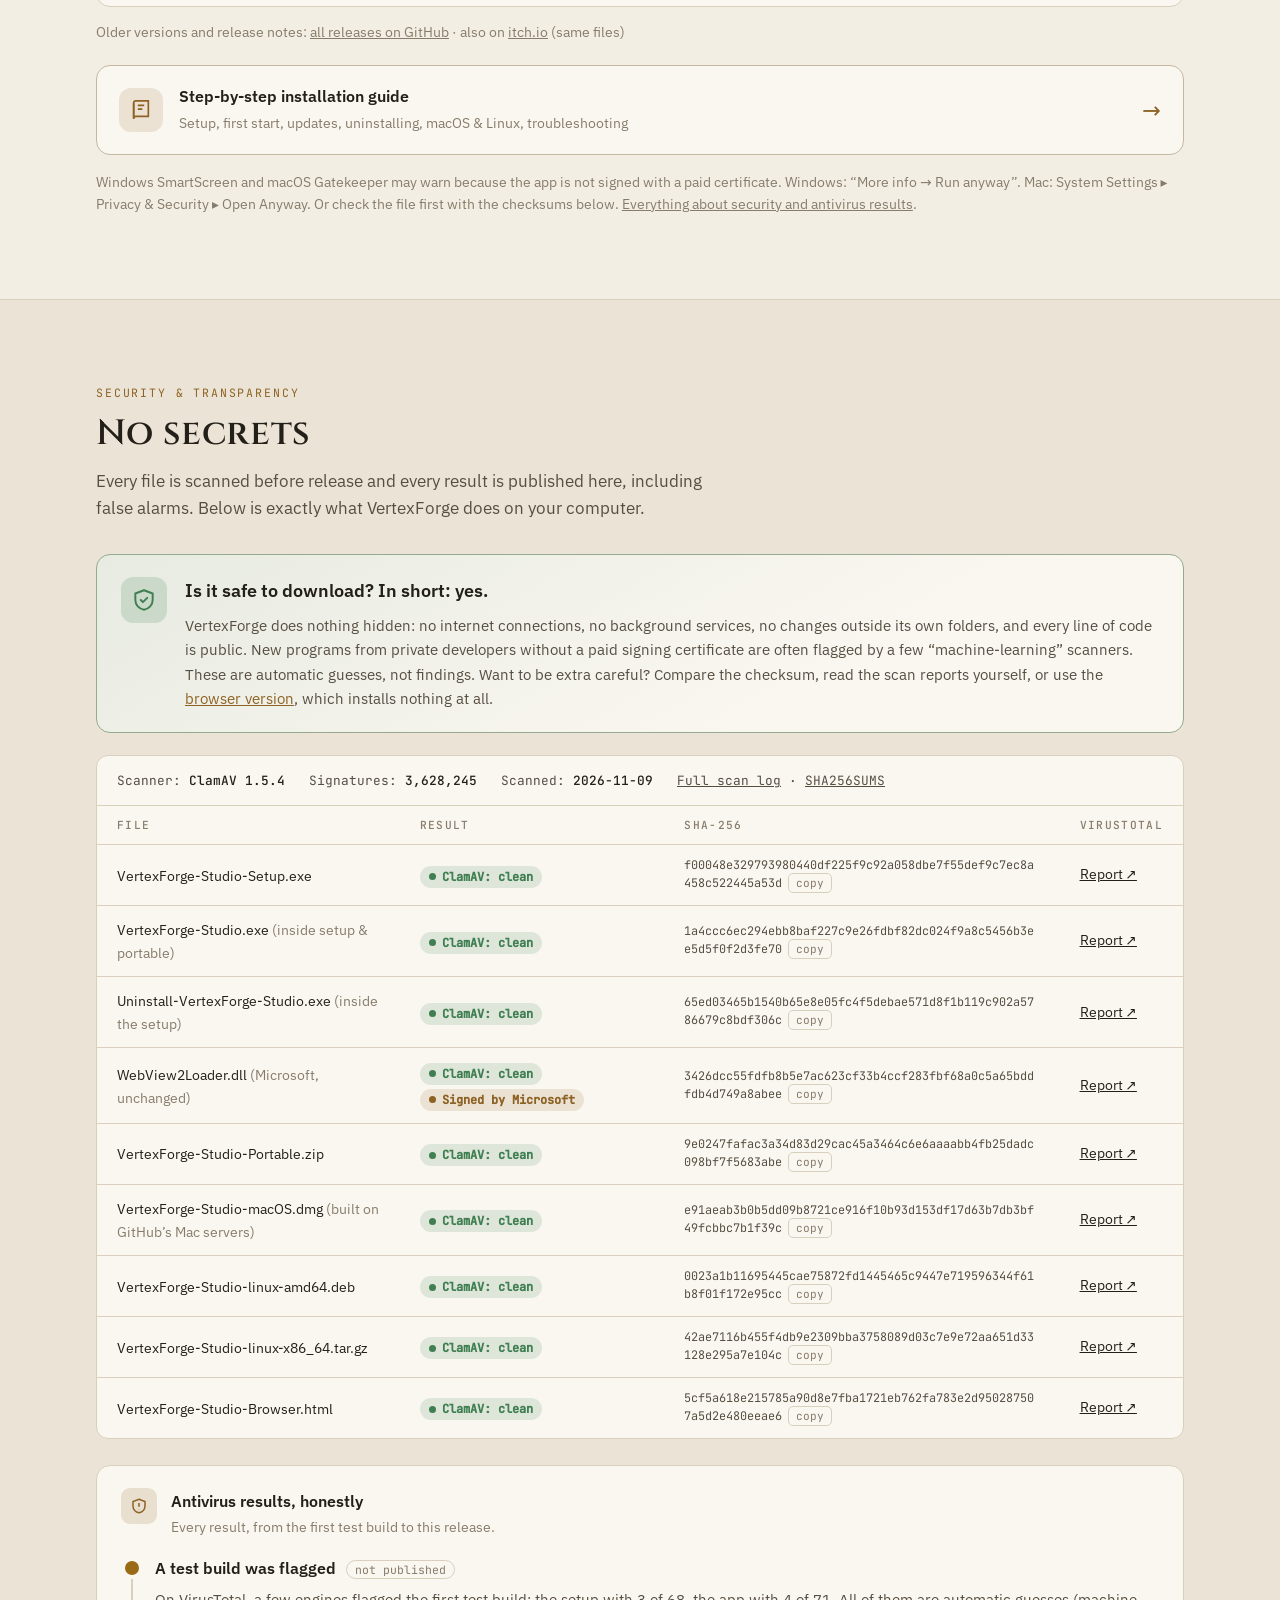
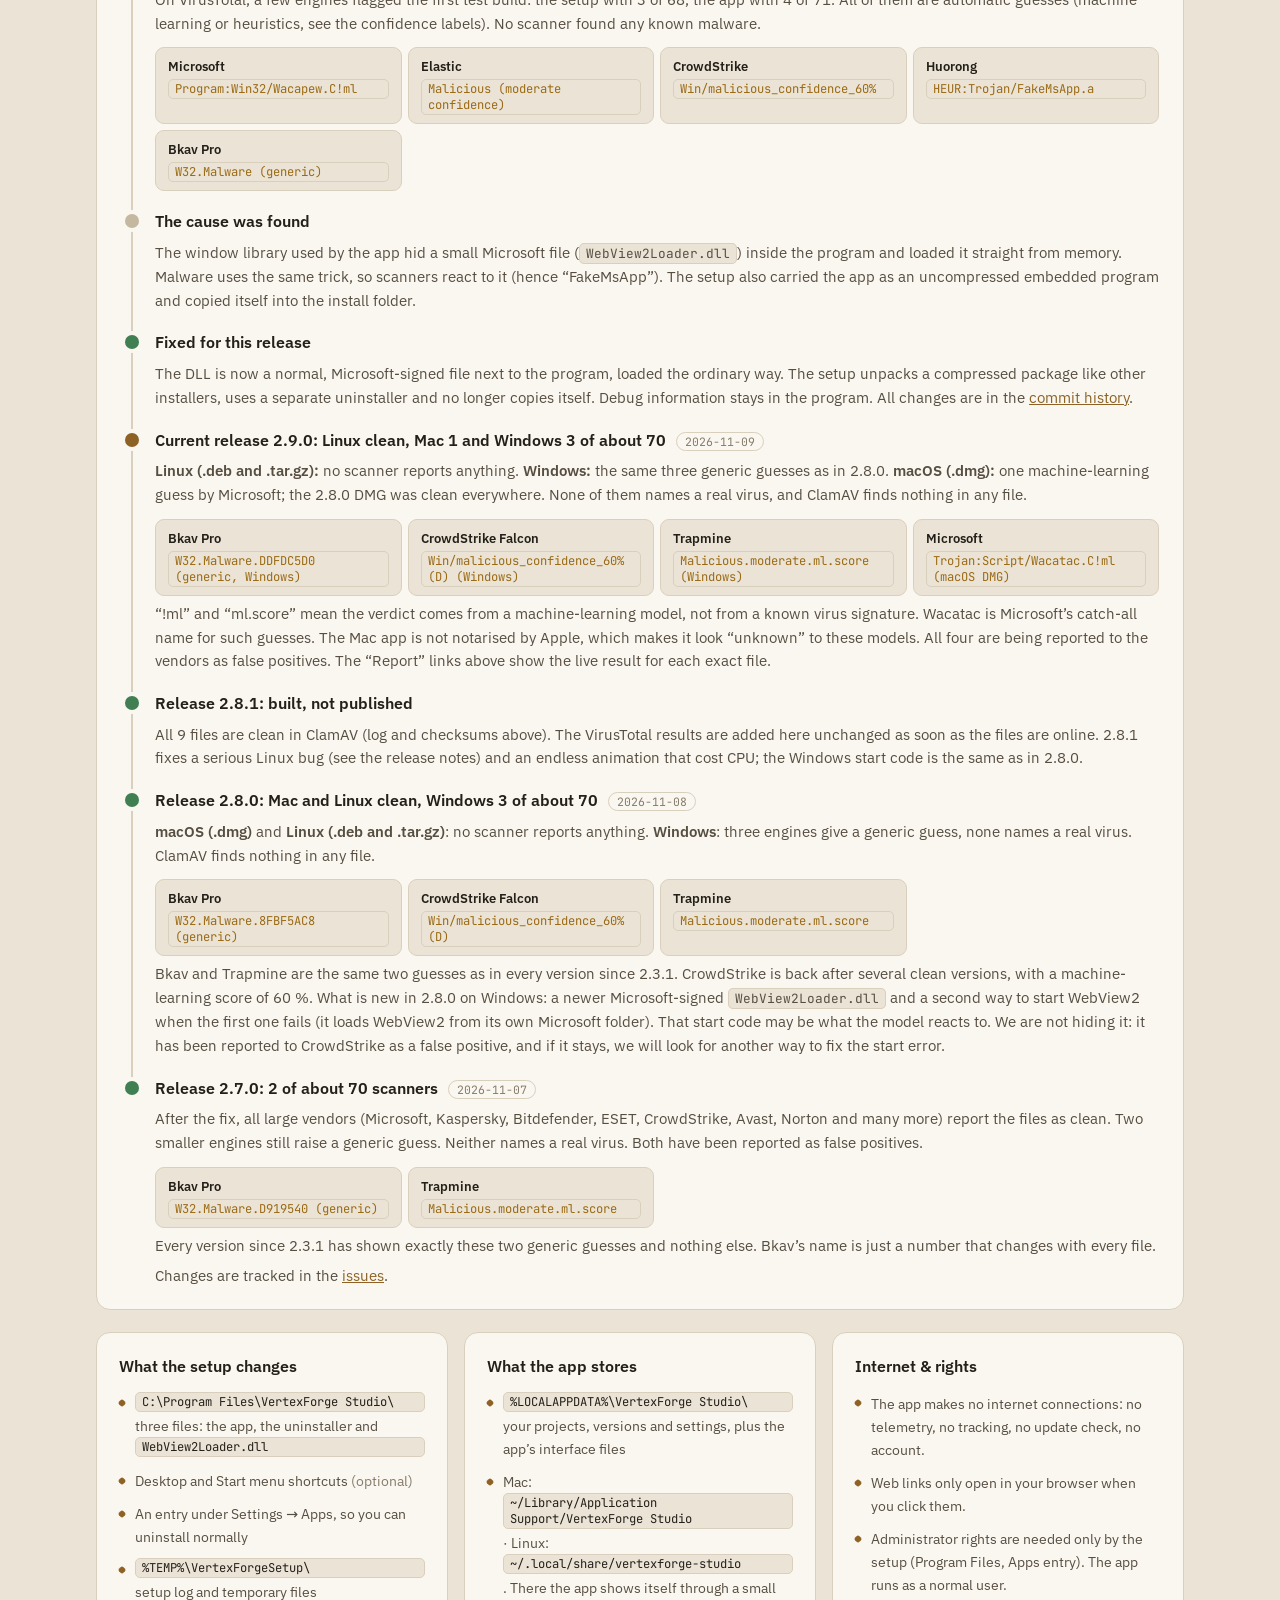
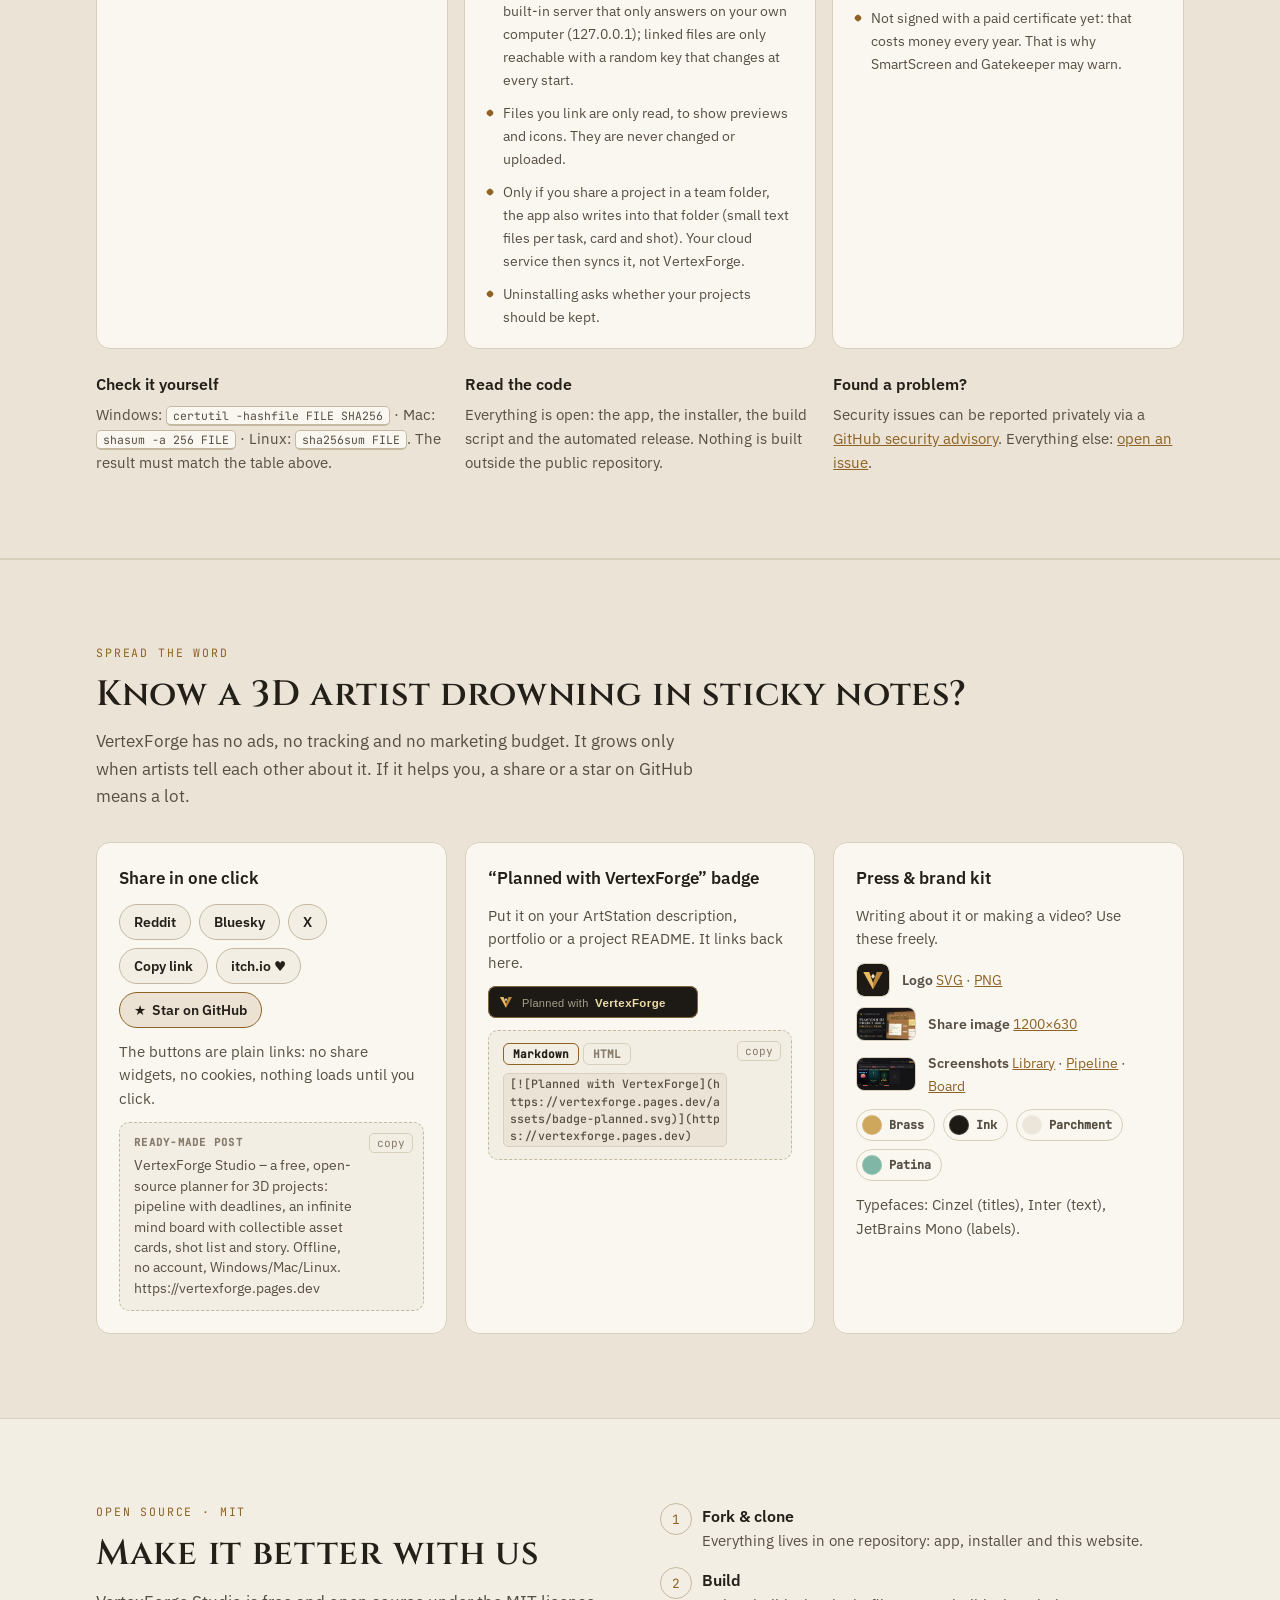
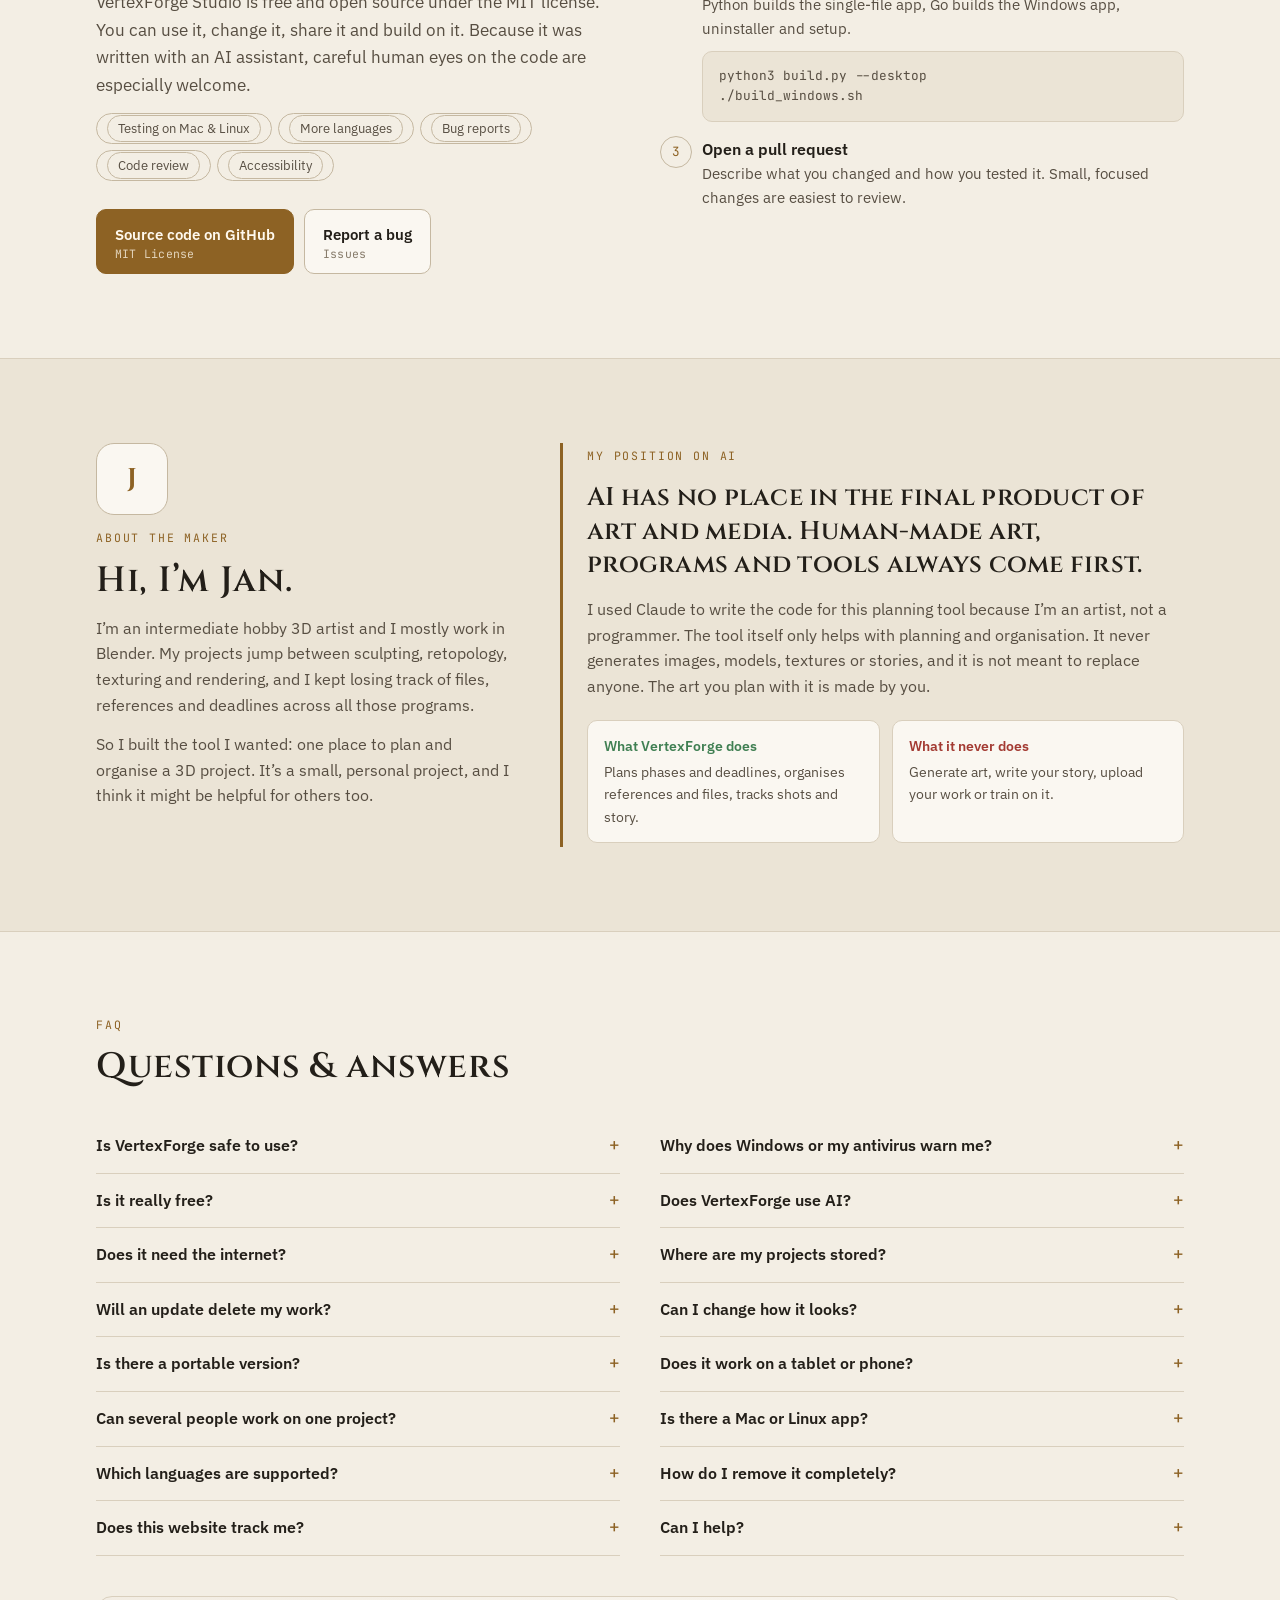
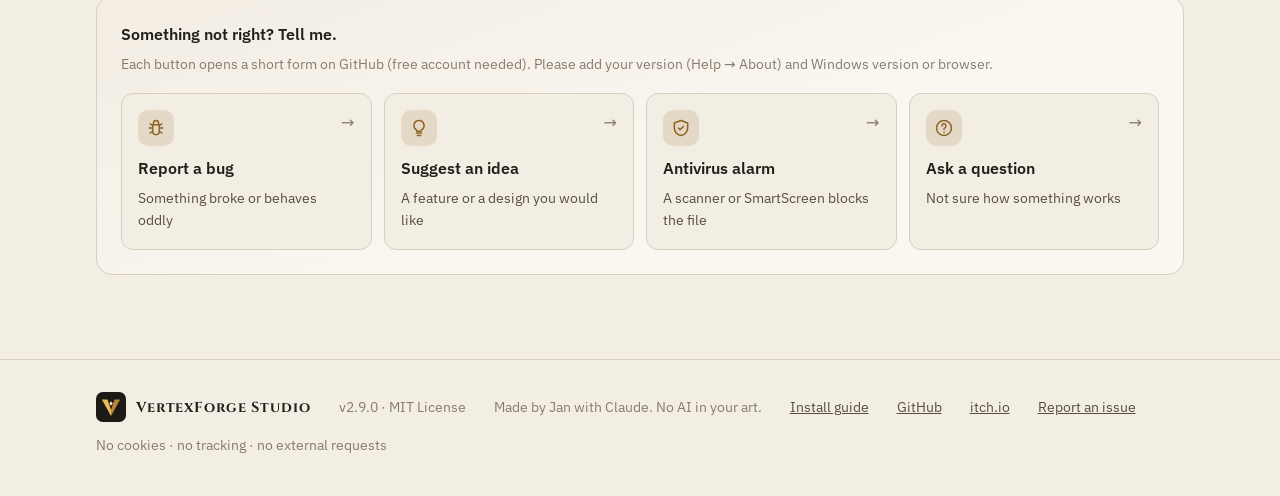
==== commit fa213e05: "SEO: clearer titles, canonical URLs, structured data, sitemap, robots, IndexNow Co-Authored-By: Clau" ====
--- a/docs/index.html
+++ b/docs/index.html
@@ -3,11 +3,14 @@
 <head>
 <meta charset="utf-8">
 <meta name="viewport" content="width=device-width, initial-scale=1, viewport-fit=cover">
-<title>VertexForge Studio</title>
+<title>VertexForge Studio – free 3D project planner for Blender artists</title>
 <meta name="claude:viewport-fit-sides" content="cover">
-<meta name="description" content="VertexForge Studio – a free, open-source planning tool for 3D artists: pipeline, deadlines, mind board, shot list and story in one place.">
-<meta property="og:title" content="VertexForge Studio">
-<meta property="og:description" content="VertexForge Studio – a free, open-source planning tool for 3D artists: pipeline, deadlines, mind board, shot list and story in one place.">
+<meta name="description" content="VertexForge Studio is a free, open-source planner for 3D projects: pipeline with deadlines, mind board, shot list and story. Offline, no account – for Blender, ZBrush and Substance artists on Windows, macOS and Linux.">
+<link rel="canonical" href="https://vertexforge.pages.dev/">
+<meta property="og:url" content="https://vertexforge.pages.dev/">
+<meta property="og:site_name" content="VertexForge Studio">
+<meta property="og:title" content="VertexForge Studio – free 3D project planner for Blender artists">
+<meta property="og:description" content="VertexForge Studio is a free, open-source planner for 3D projects: pipeline with deadlines, mind board, shot list and story. Offline, no account – for Blender, ZBrush and Substance artists on Windows, macOS and Linux.">
 <meta property="og:image" content="https://vertexforge.pages.dev/assets/og-card.jpg">
 <meta property="og:image:width" content="1200">
 <meta property="og:image:height" content="630">
@@ -656,6 +659,8 @@
 @media (prefers-reduced-motion:reduce){.live-dot{animation:none}}
 
 </style>
+
+<script type="application/ld+json">{"@context":"https://schema.org","@type":"SoftwareApplication","name":"VertexForge Studio","alternateName":"VertexForge","url":"https://vertexforge.pages.dev/","image":"https://vertexforge.pages.dev/assets/og-card.jpg","description":"Free, open-source planner for 3D projects: pipeline with deadlines, mind board, shot list and story. Offline, no account.","applicationCategory":"DesignApplication","operatingSystem":"Windows 10, Windows 11, macOS 11+, Linux, Web browser","softwareVersion":"2.9.0","license":"https://opensource.org/licenses/MIT","isAccessibleForFree":true,"offers":{"@type":"Offer","price":"0","priceCurrency":"EUR"},"author":{"@type":"Person","name":"Jan Bromigo","url":"https://github.com/JanBromigo1996"},"downloadUrl":"https://github.com/JanBromigo1996/vertexforge-studio/releases/latest","sameAs":["https://github.com/JanBromigo1996/vertexforge-studio","https://jan-bromigo.itch.io/vertexforge-studio"]}</script>
 </head>
 <body>
 
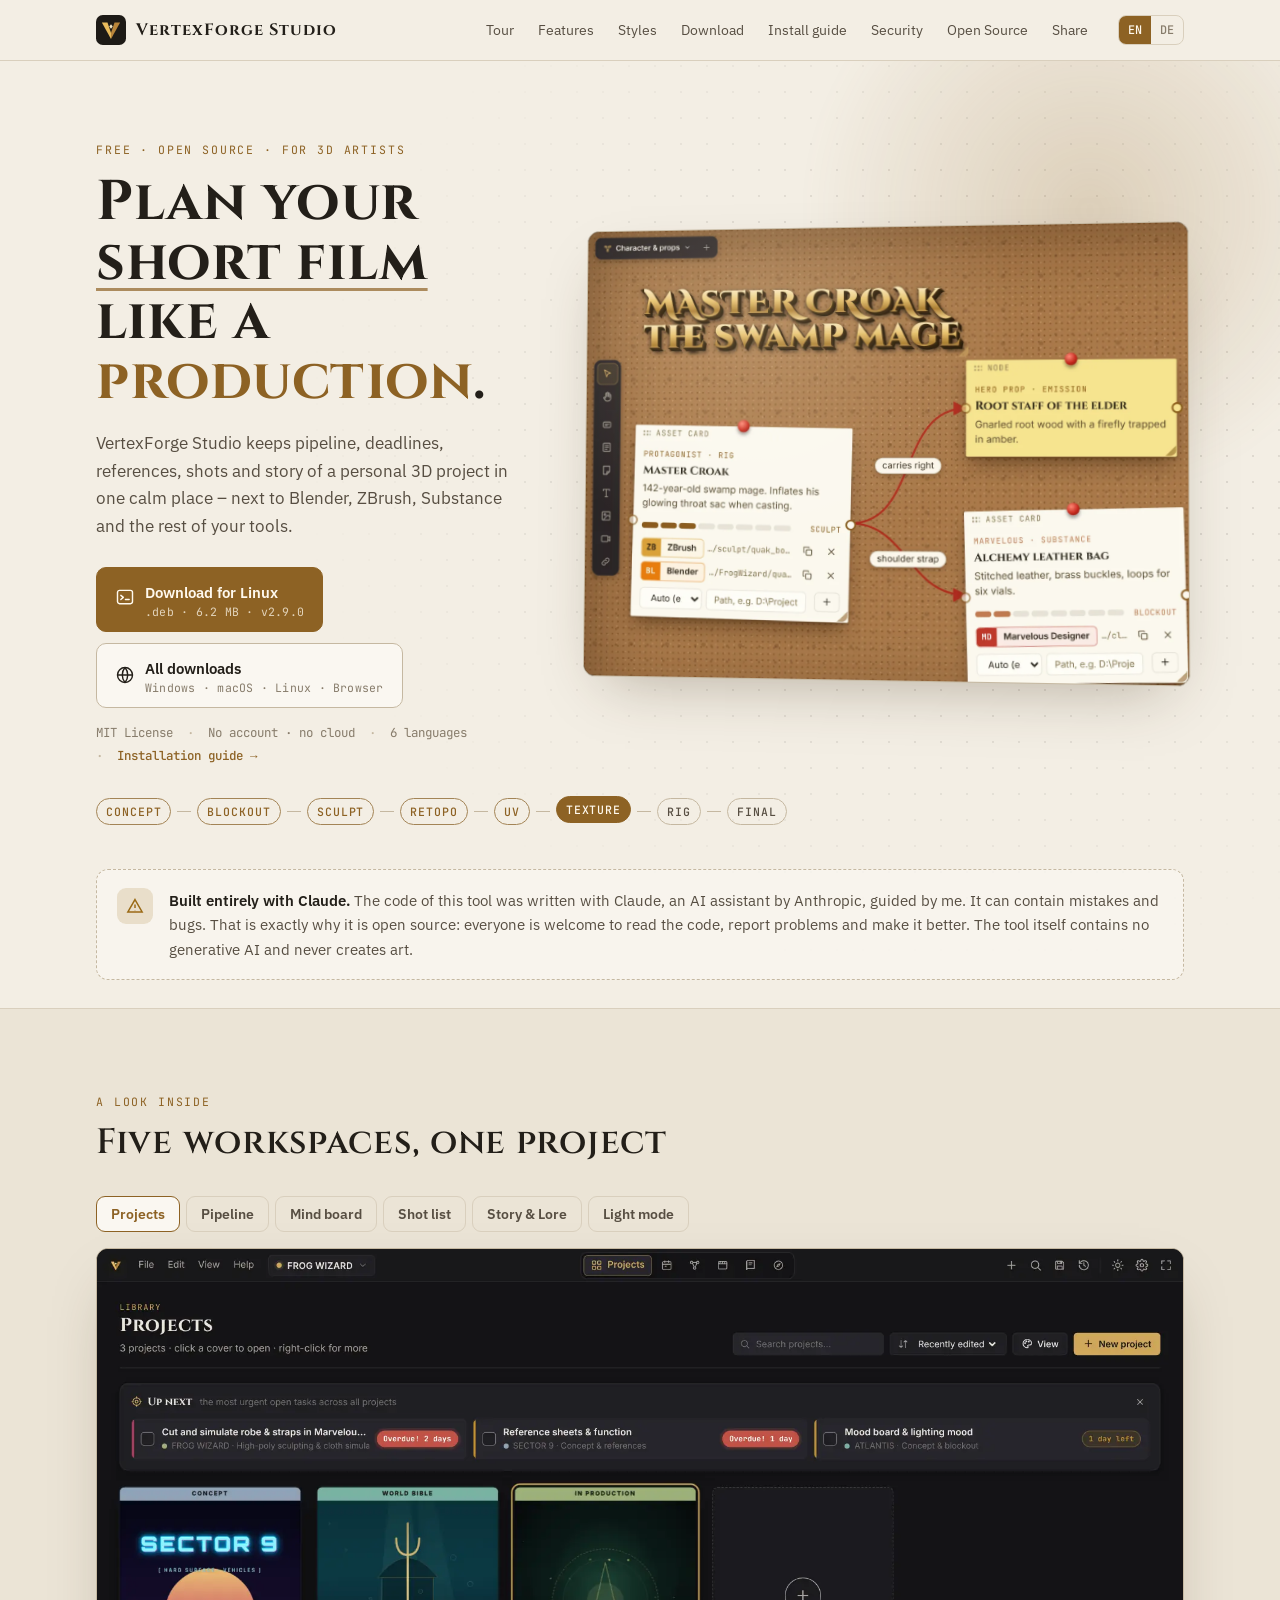
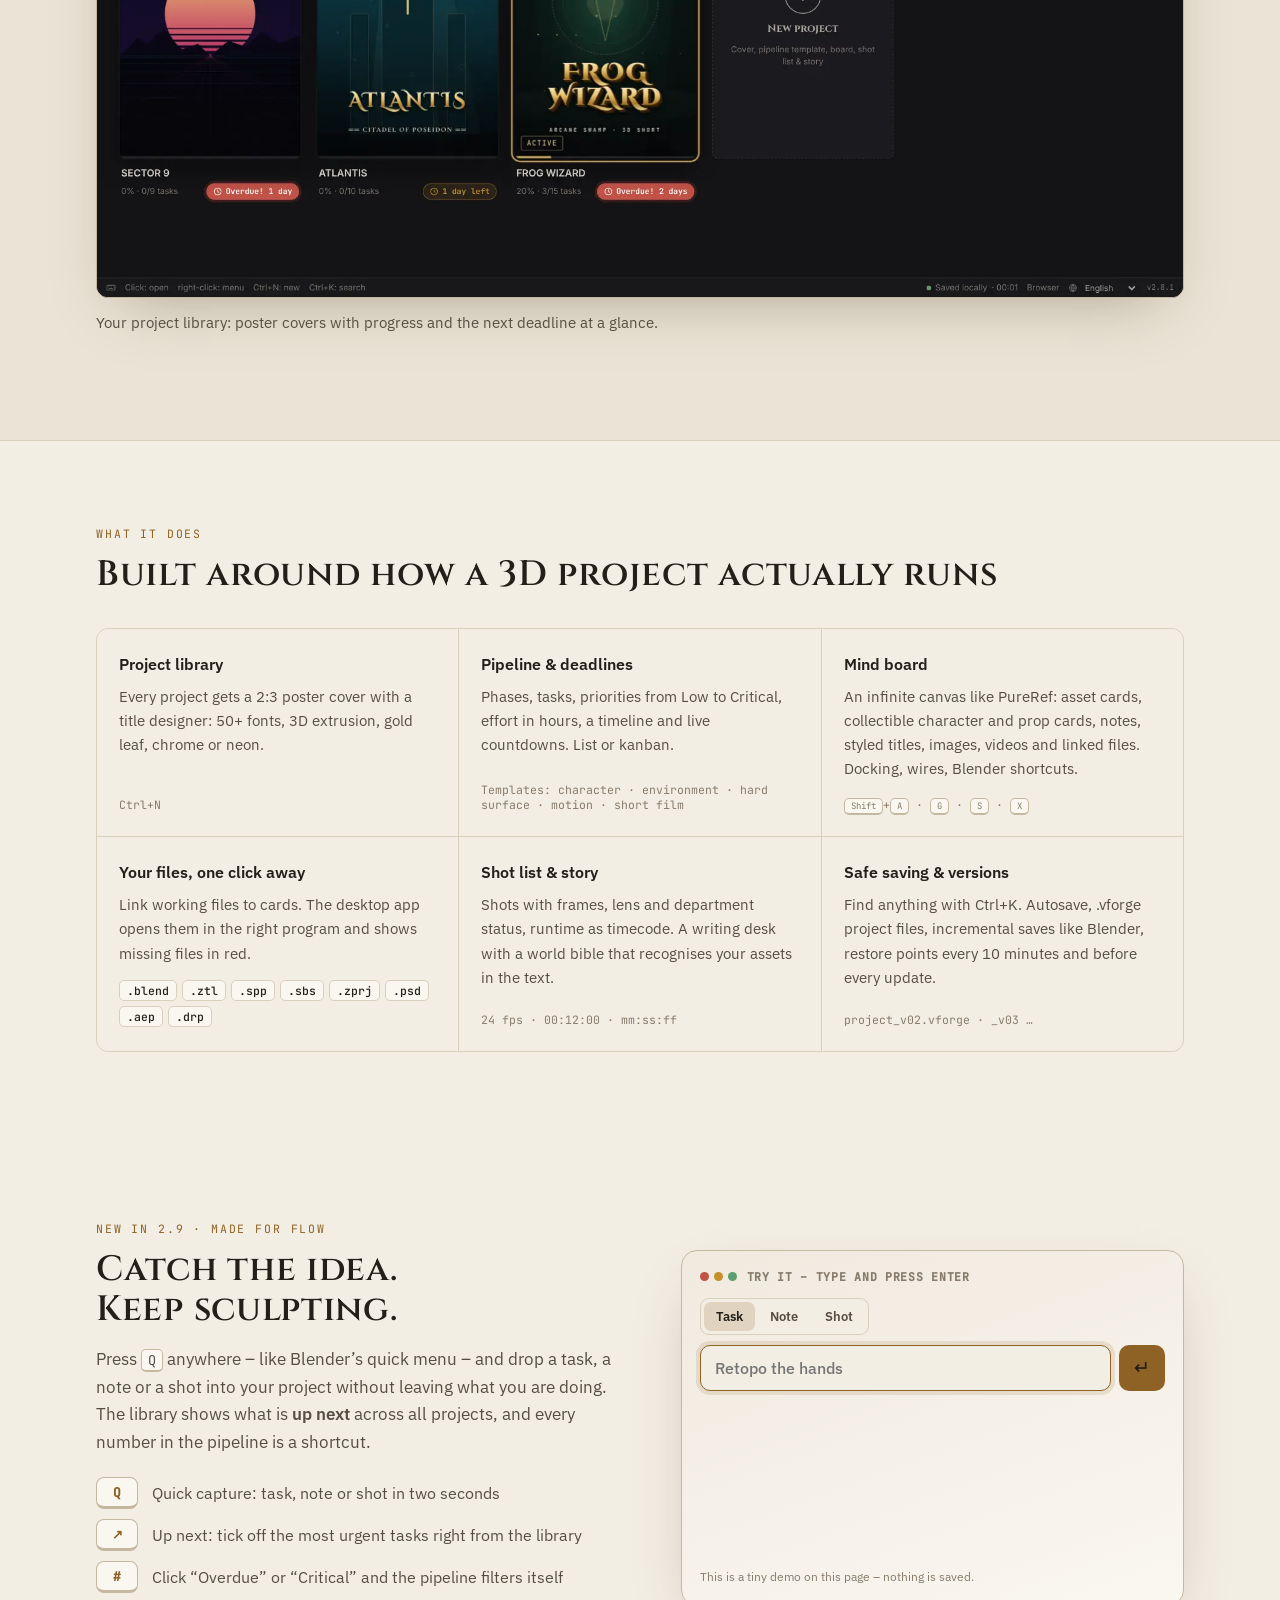
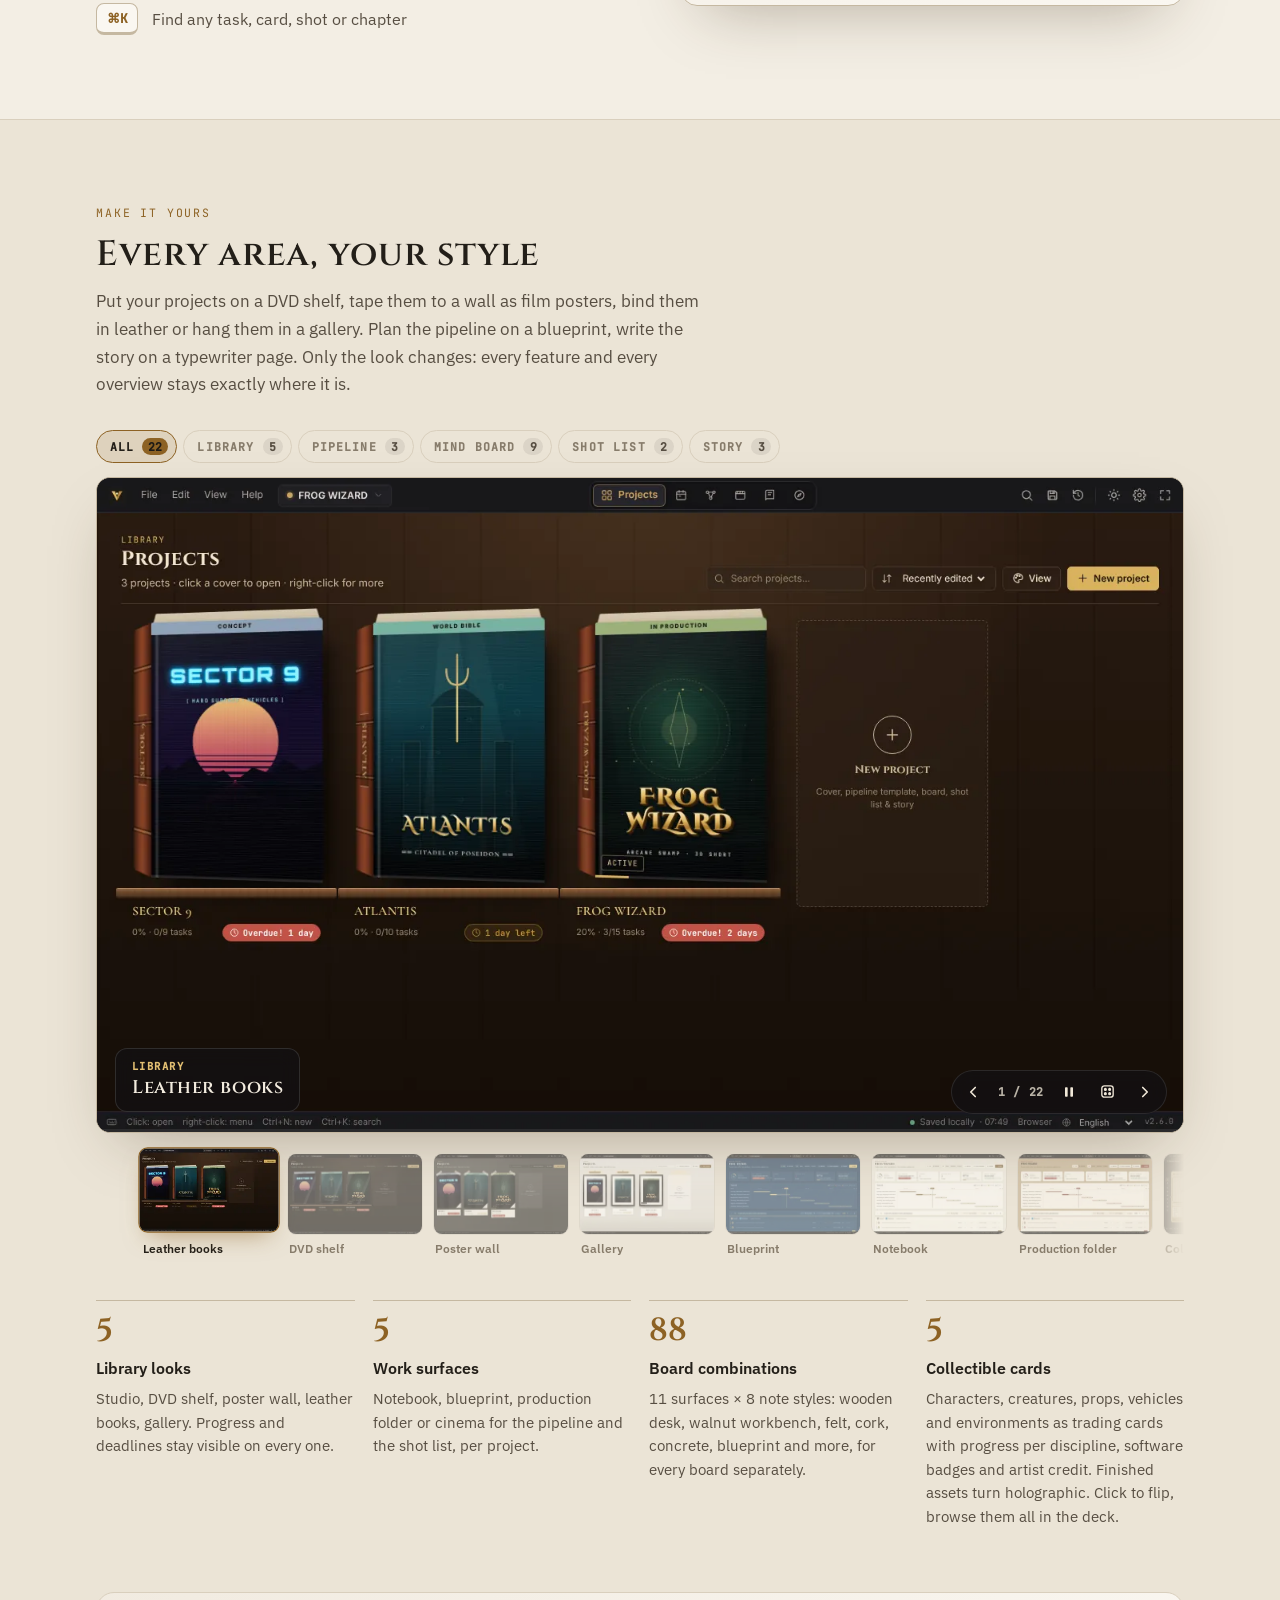
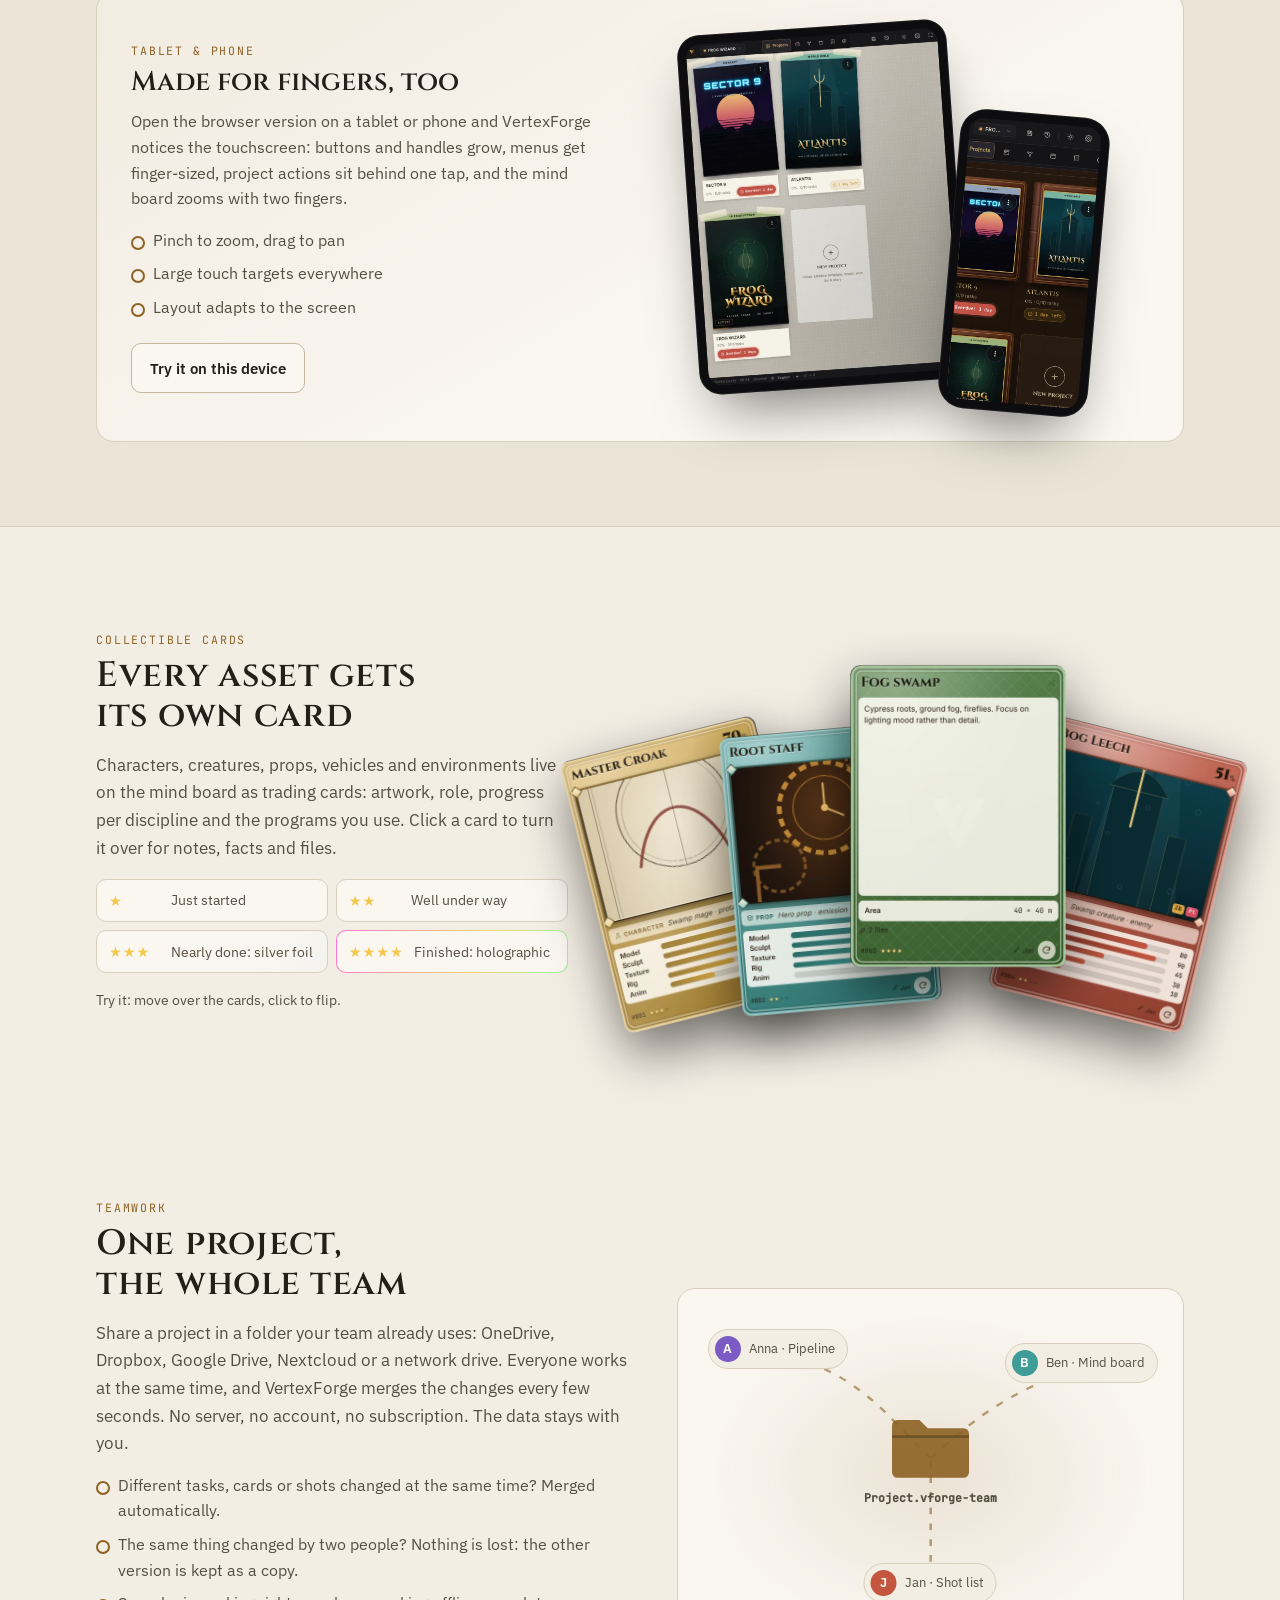
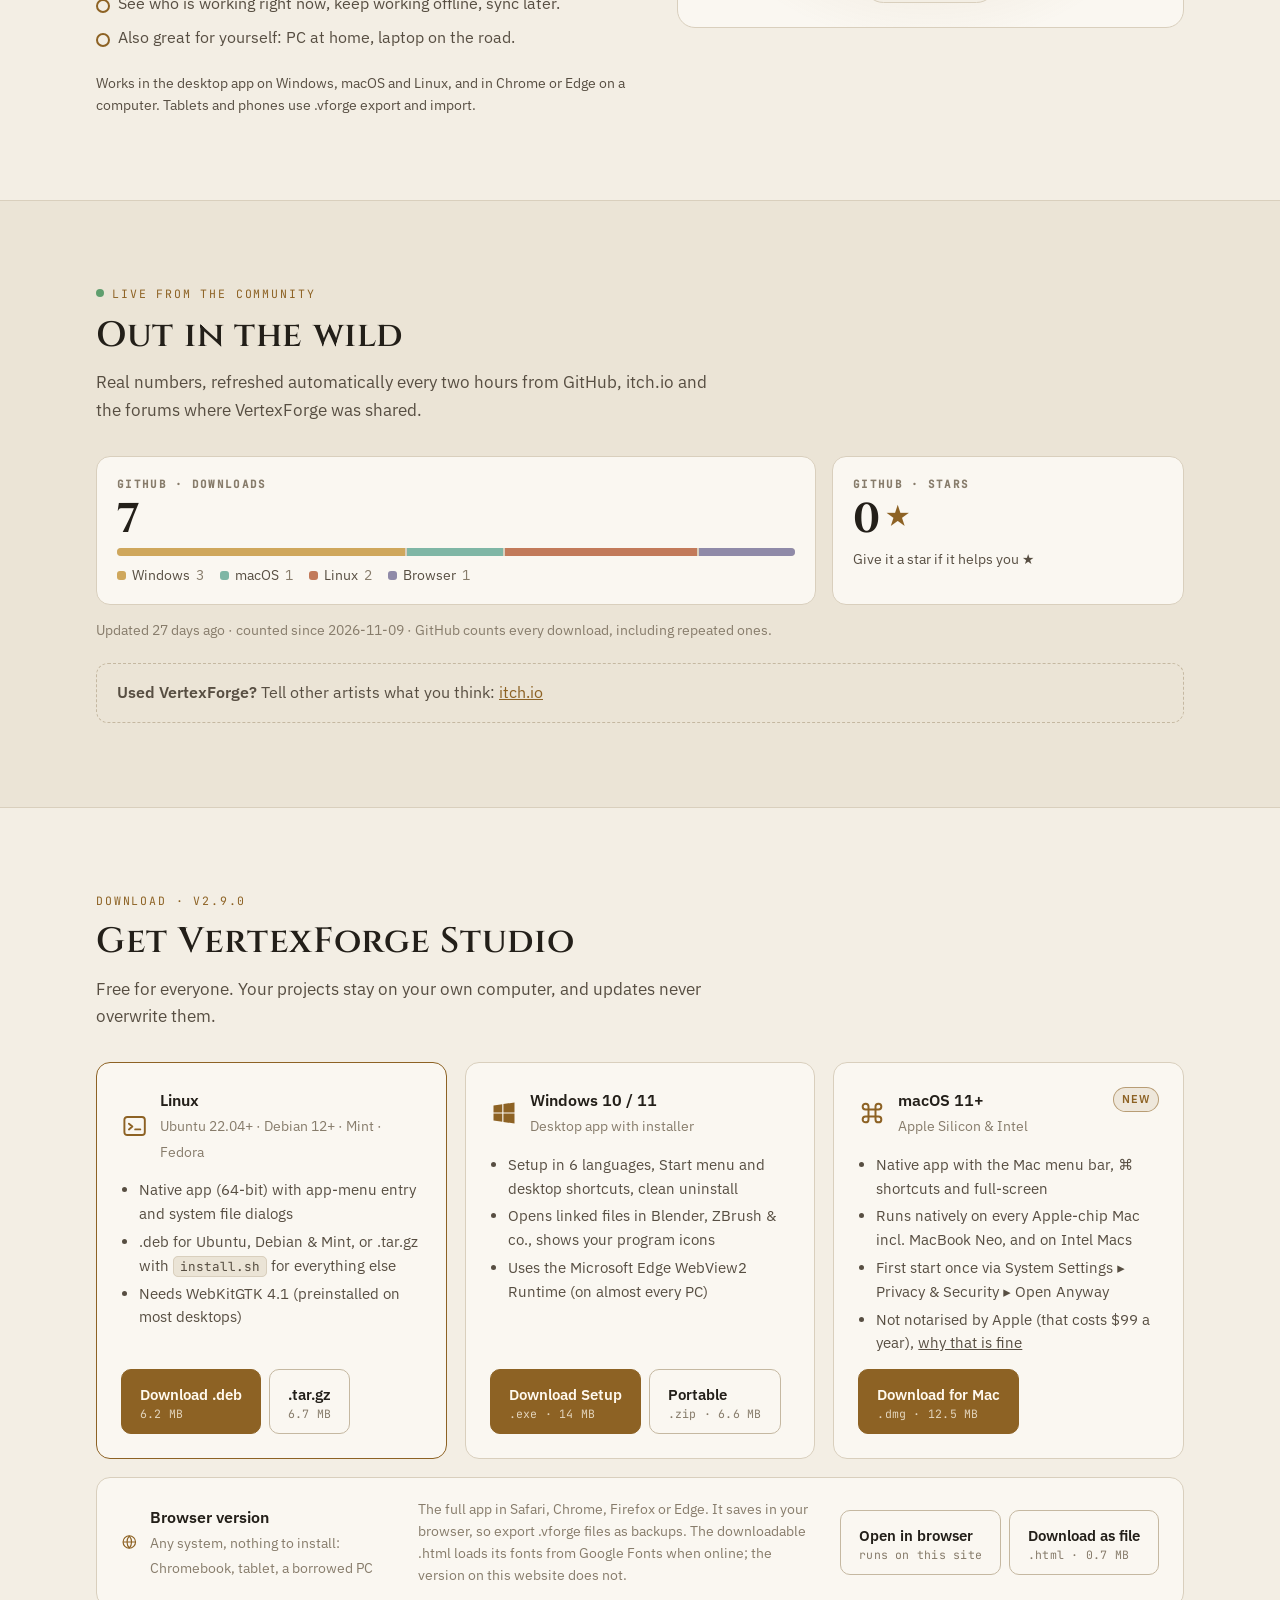
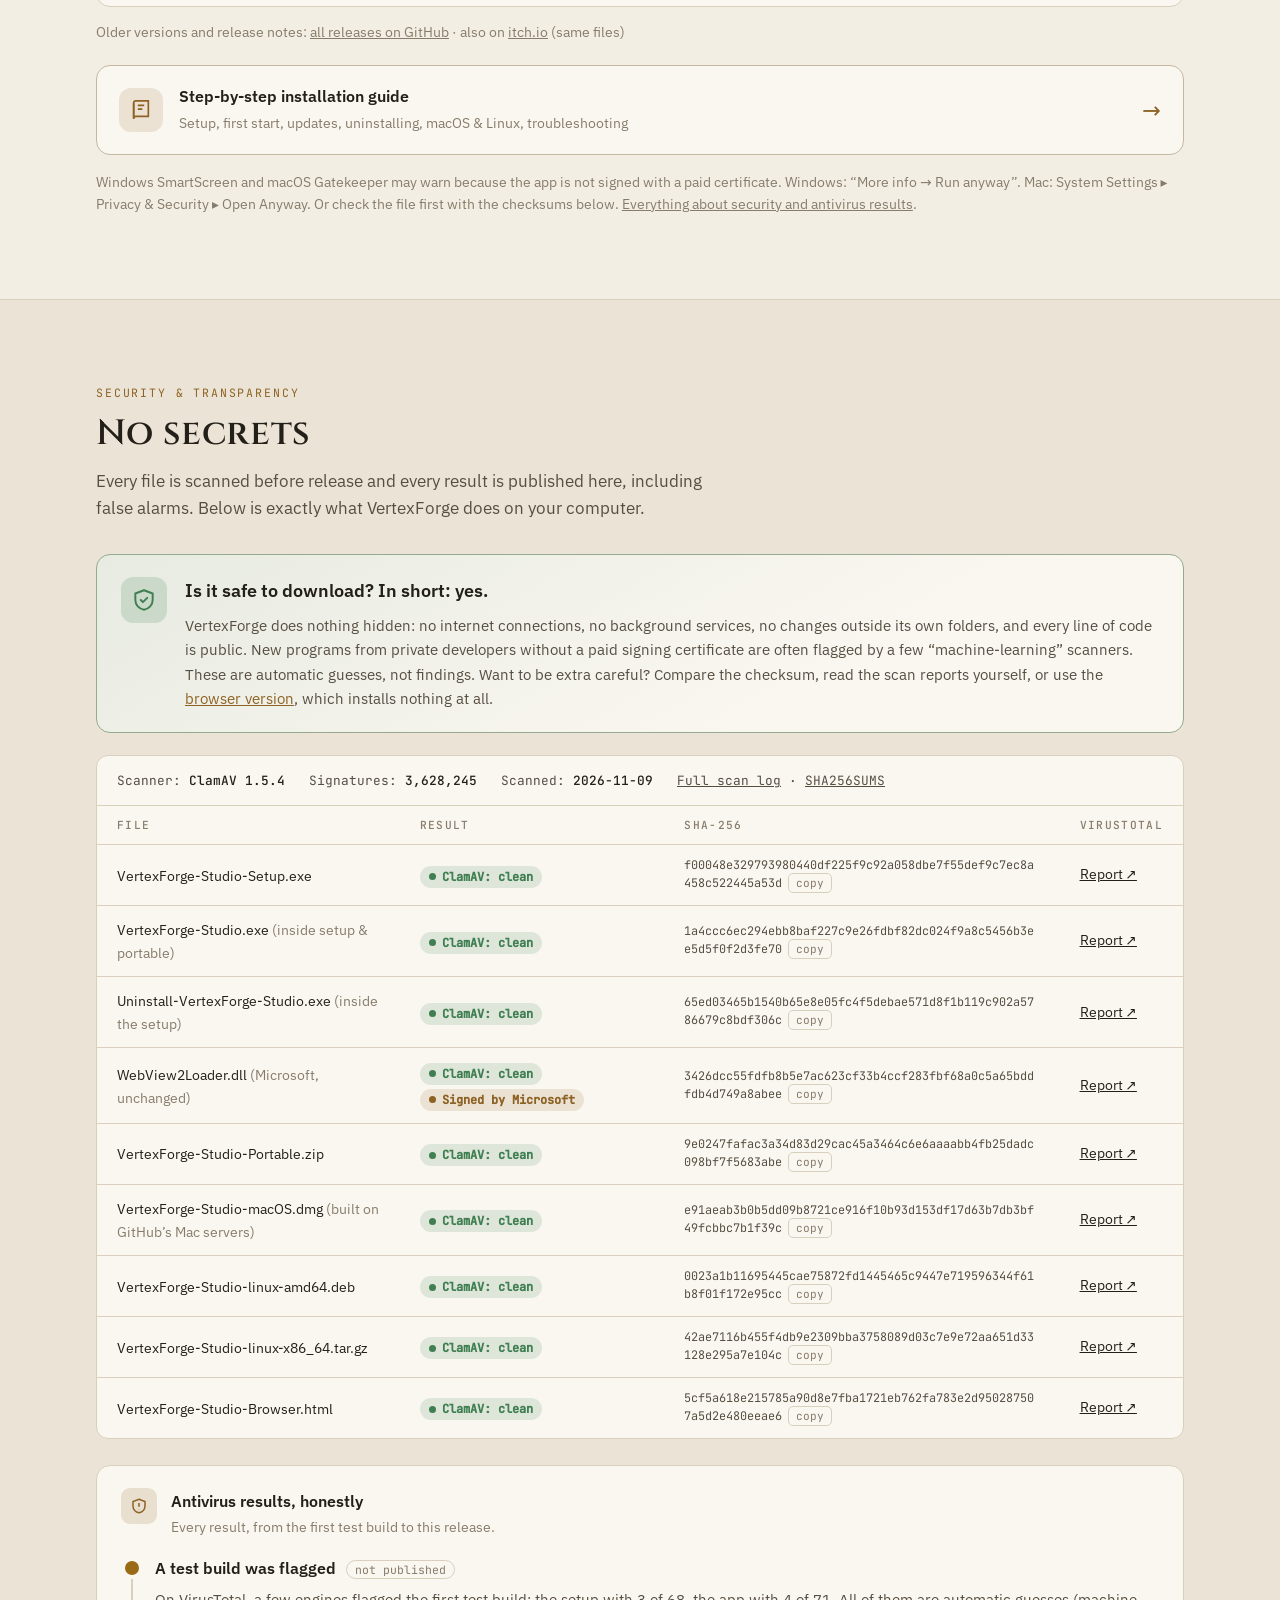
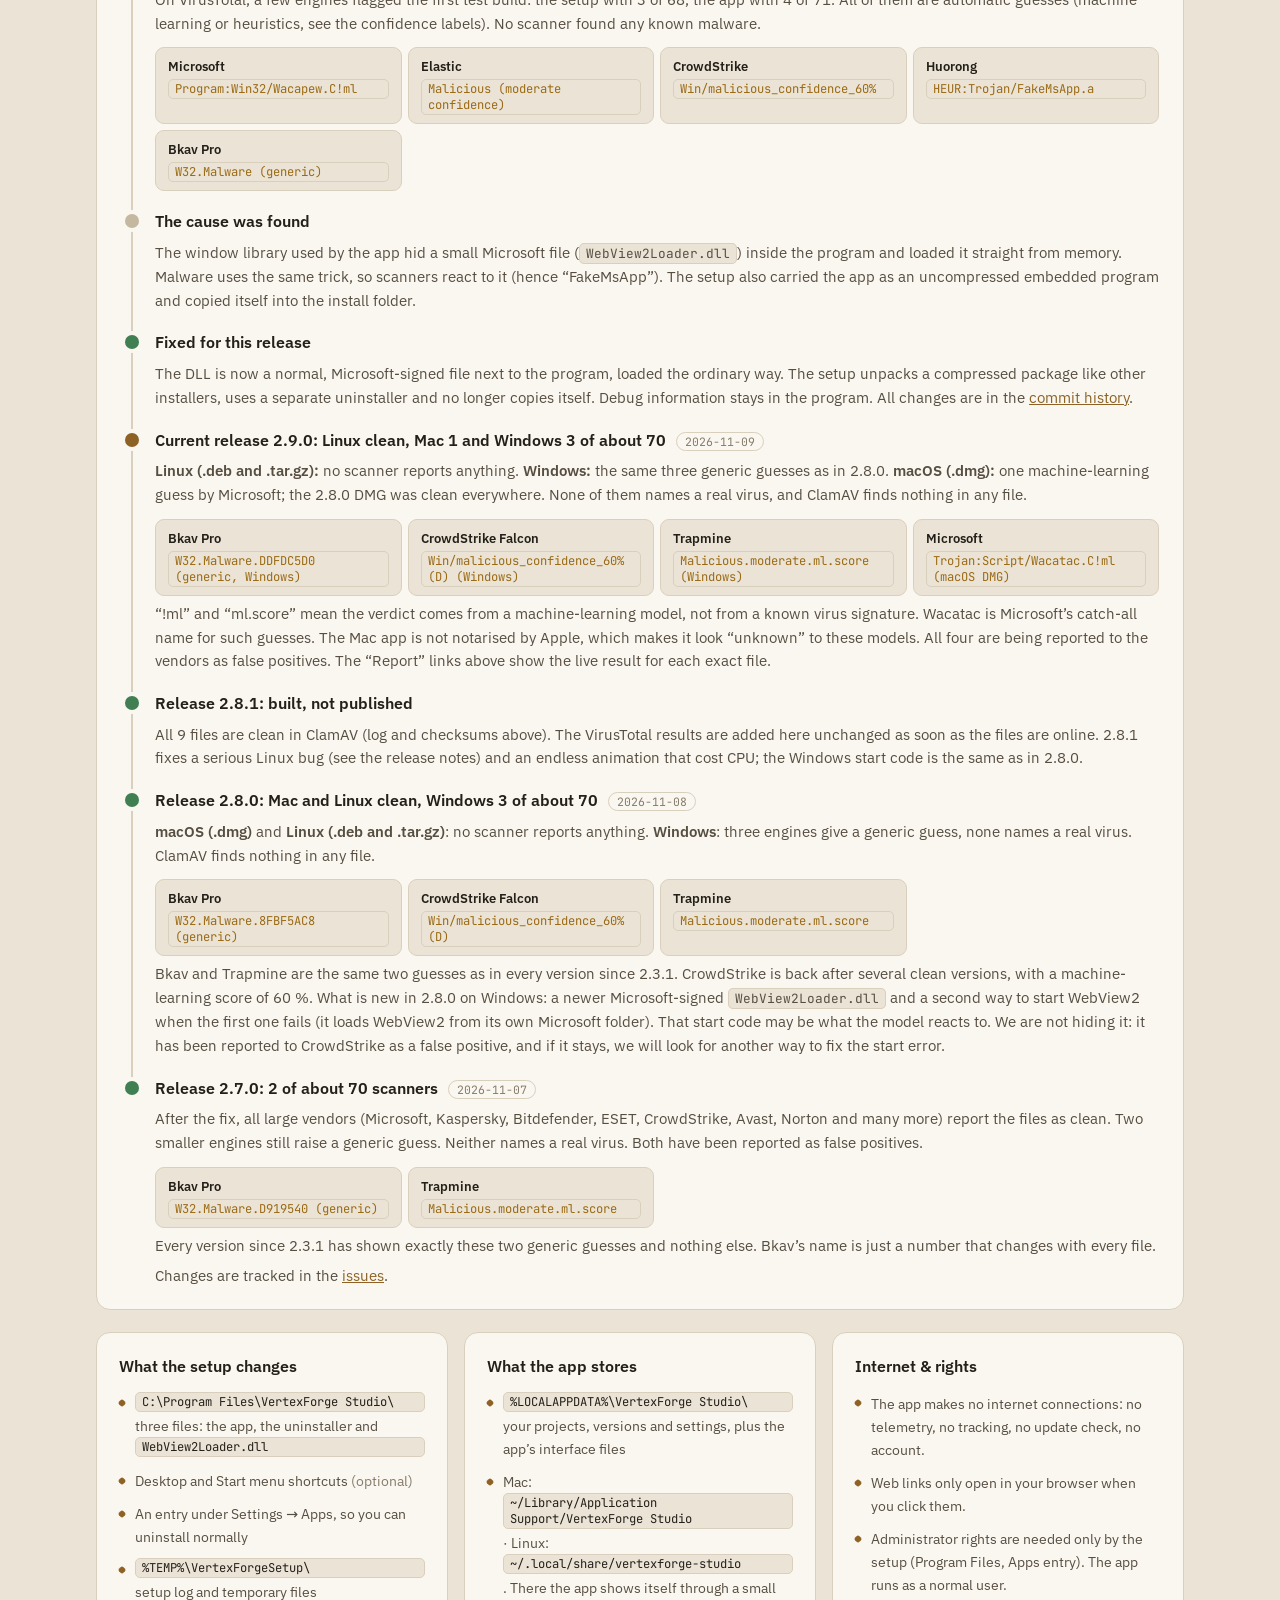
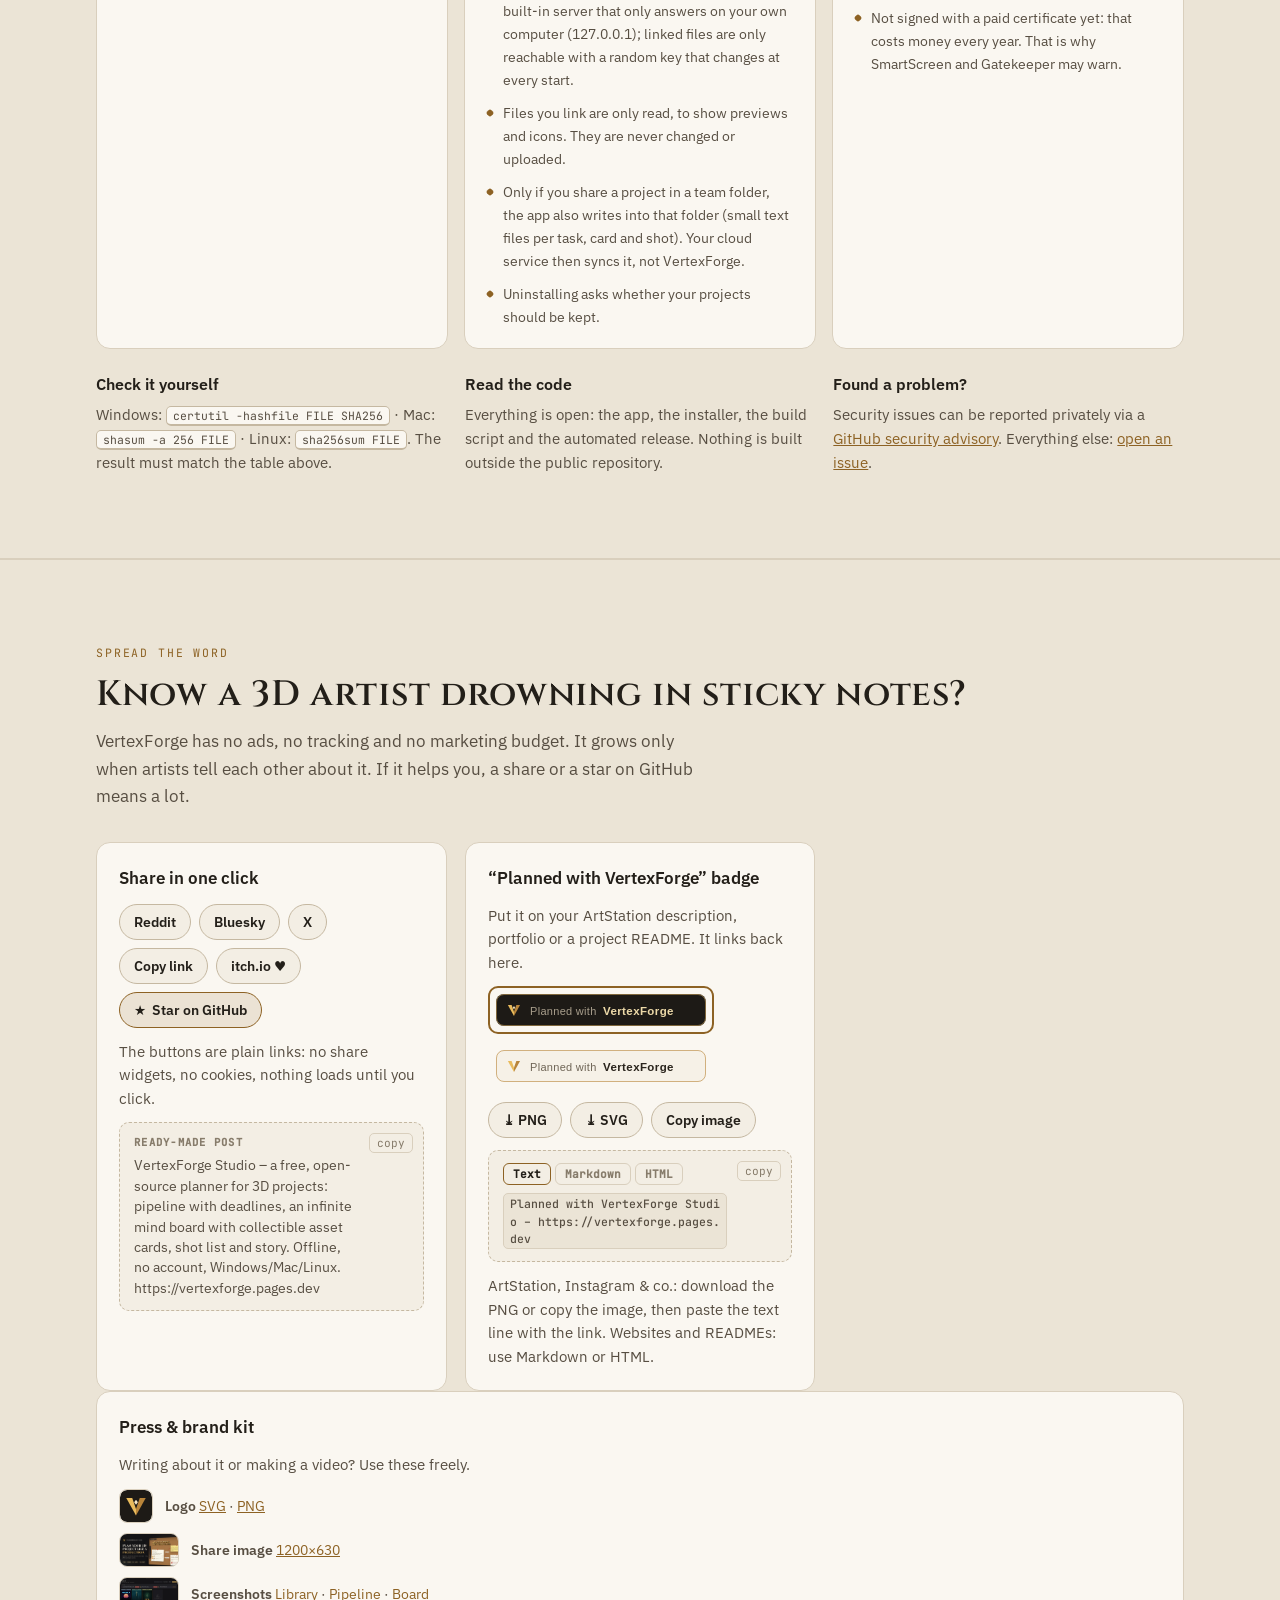
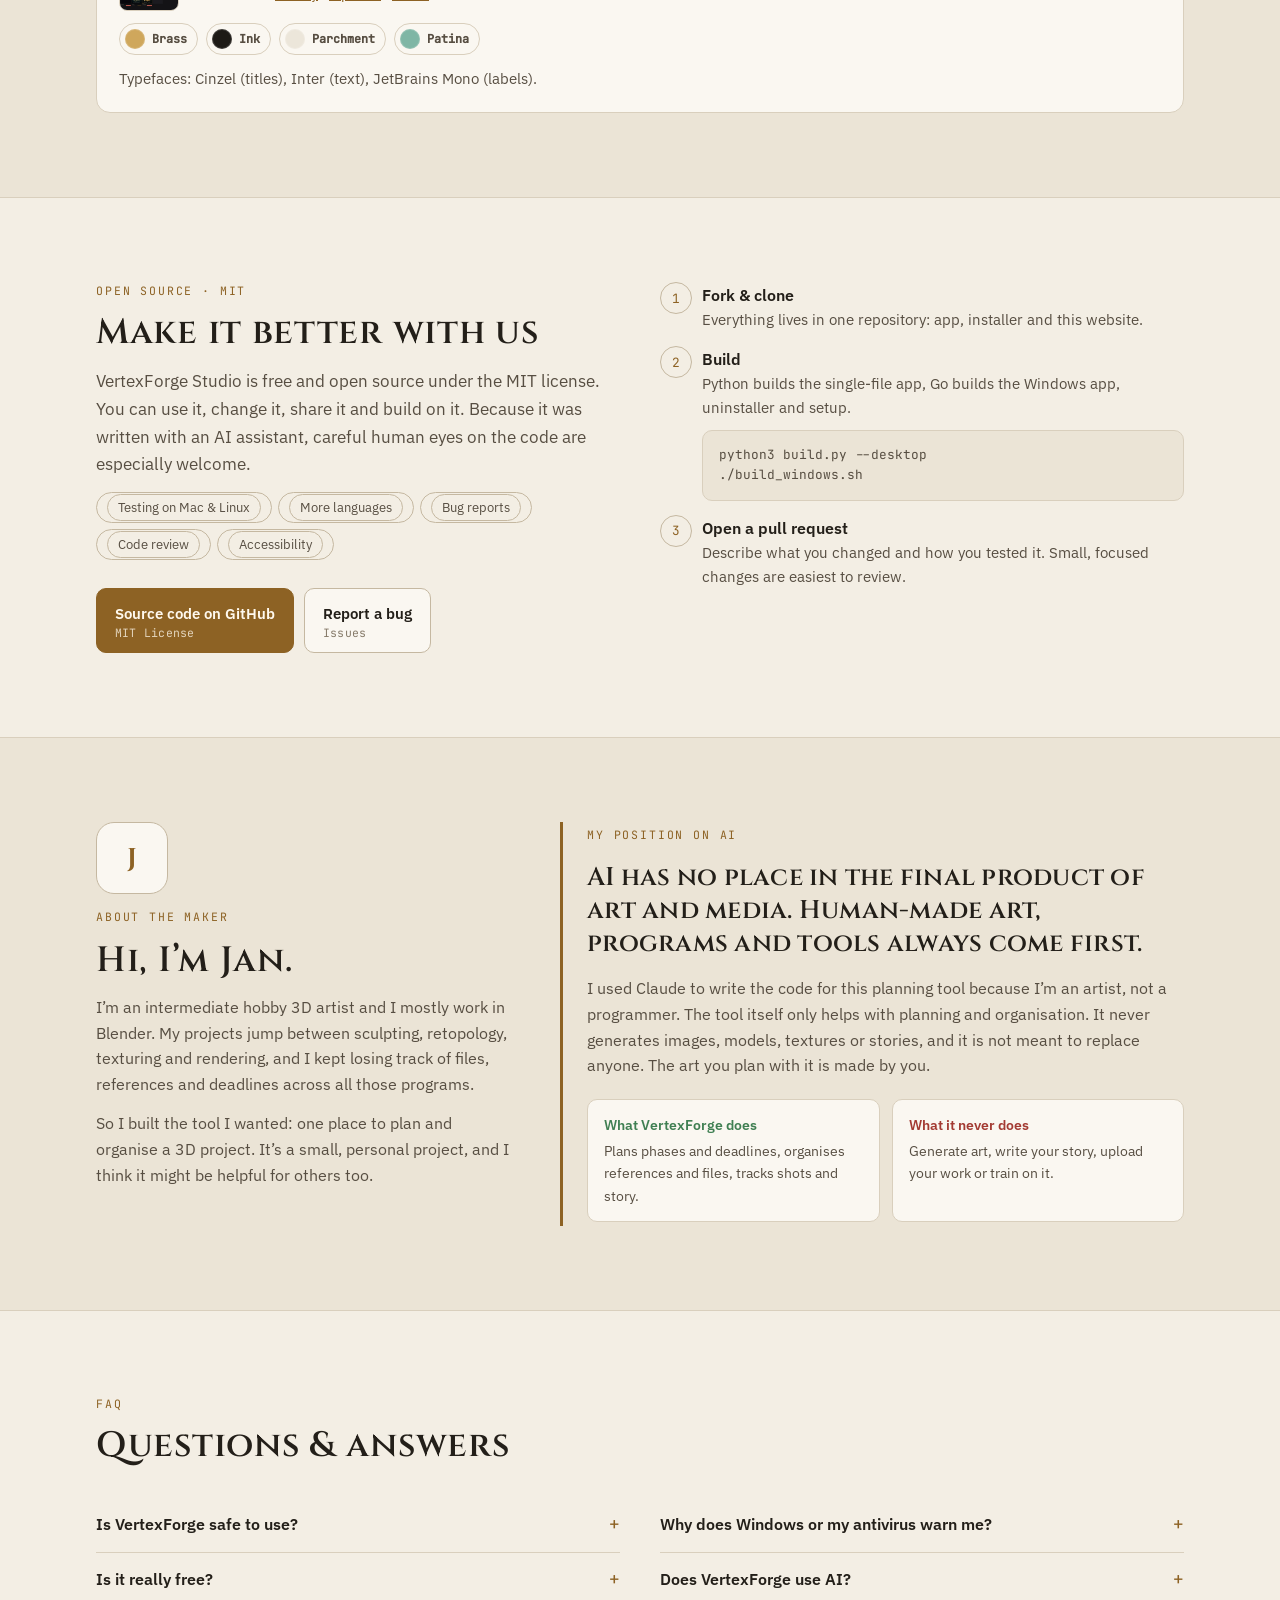
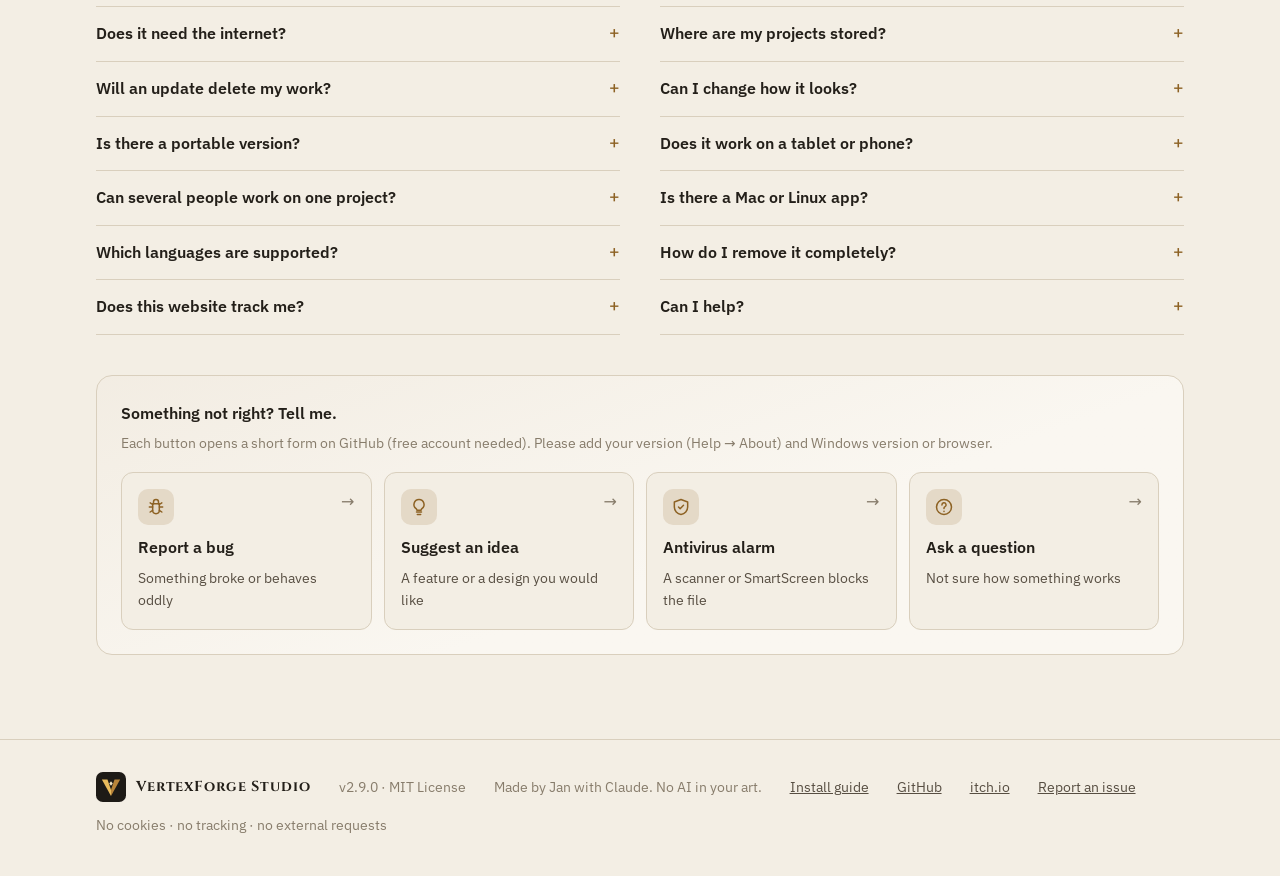
==== commit a28fd3ab: "Badge: dark/light versions as PNG and SVG, copy image, plain-text line Co-Authored-By: Claude Opus 5" ====
--- a/docs/index.html
+++ b/docs/index.html
@@ -657,6 +657,12 @@
 .cm-ask a{color:var(--brass)}
 @media (max-width:620px){.cm-tile.dl{grid-column:auto}}
 @media (prefers-reduced-motion:reduce){.live-dot{animation:none}}
+.badge-pick{display:flex;flex-wrap:wrap;gap:8px}
+.badge-pick button{padding:6px;border-radius:10px;border:2px solid transparent;background:none;cursor:pointer;line-height:0;transition:border-color .15s,transform .2s cubic-bezier(.34,1.5,.64,1)}
+.badge-pick button:hover{transform:translateY(-2px)}
+.badge-pick button.on{border-color:var(--brass)}
+.badge-pick img{max-width:100%;height:auto}
+.badge-acts{display:flex;flex-wrap:wrap;gap:8px}
 
 </style>
 
@@ -1054,8 +1060,18 @@
       <div class="share-card">
         <h3><span data-en>“Planned with VertexForge” badge</span><span data-de>Badge „Planned with VertexForge“</span></h3>
         <p><span data-en>Put it on your ArtStation description, portfolio or a project README. It links back here.</span><span data-de>Für deine ArtStation-Beschreibung, dein Portfolio oder eine Projekt-README. Er verlinkt hierher.</span></p>
-        <a class="badge-prev" href="https://vertexforge.pages.dev" target="_blank" rel="noopener"><img src="assets/badge-planned.svg" alt="Planned with VertexForge" width="210" height="32"></a>
-        <div class="snip"><div class="snip-tabs"><button type="button" class="on" data-snip="md">Markdown</button><button type="button" data-snip="html">HTML</button></div><code id="snipCode"></code><button type="button" class="copy" id="snipCopy">copy</button></div>
+        <div class="badge-pick" role="radiogroup" aria-label="Badge style">
+          <button type="button" class="on" data-bv="" aria-checked="true"><img src="assets/badge-planned.svg" alt="Planned with VertexForge (dark)" width="210" height="32"></button>
+          <button type="button" data-bv="-light" aria-checked="false"><img src="assets/badge-planned-light.svg" alt="Planned with VertexForge (light)" width="210" height="32"></button>
+        </div>
+        <div class="badge-acts">
+          <a class="sbtn" id="bdPng" href="assets/badge-planned.png" download>⤓ PNG</a>
+          <a class="sbtn" id="bdSvg" href="assets/badge-planned.svg" download>⤓ SVG</a>
+          <button type="button" class="sbtn" id="bdCopyImg"><span data-en>Copy image</span><span data-de>Bild kopieren</span></button>
+        </div>
+        <div class="snip"><div class="snip-tabs"><button type="button" class="on" data-snip="text"><span data-en>Text</span><span data-de>Text</span></button><button type="button" data-snip="md">Markdown</button><button type="button" data-snip="html">HTML</button></div><code id="snipCode"></code><button type="button" class="copy" id="snipCopy">copy</button></div>
+        <p class="small"><span data-en>ArtStation, Instagram &amp; co.: download the PNG or copy the image, then paste the text line with the link. Websites and READMEs: use Markdown or HTML.</span><span data-de>ArtStation, Instagram &amp; Co.: PNG laden oder Bild kopieren und dazu die Textzeile mit Link einfügen. Websites und READMEs: Markdown oder HTML nehmen.</span></p>
+      </div>
       </div>
       <div class="share-card">
         <h3><span data-en>Press &amp; brand kit</span><span data-de>Presse- &amp; Markenkit</span></h3>
@@ -1381,10 +1397,21 @@
     const copyBtn = (btn, get) => btn.addEventListener('click', ()=>{ const done = () => { const o = btn.innerHTML; btn.classList.add('ok'); btn.textContent = '✓'; setTimeout(()=>{ btn.innerHTML = o; btn.classList.remove('ok'); }, 1300); }; try{ navigator.clipboard.writeText(get()).then(done, done); }catch(e){} });
     copyBtn(document.getElementById('shCopy'), ()=>URL_);
     copyBtn(document.getElementById('pitchCopy'), ()=>document.getElementById('pitch').textContent);
-    const SNIP = {md:'[![Planned with VertexForge](' + URL_ + '/assets/badge-planned.svg)](' + URL_ + ')', html:'<a href="' + URL_ + '"><img src="' + URL_ + '/assets/badge-planned.svg" alt="Planned with VertexForge" width="210" height="32"></a>'};
-    let snip = 'md'; const sc = document.getElementById('snipCode'); sc.textContent = SNIP.md;
-    document.querySelectorAll('[data-snip]').forEach(b=>b.onclick = () => { snip = b.dataset.snip; sc.textContent = SNIP[snip]; document.querySelectorAll('[data-snip]').forEach(x=>x.classList.toggle('on', x===b)); });
-    copyBtn(document.getElementById('snipCopy'), ()=>SNIP[snip]);
+    let bv = '';
+    const SNIP = () => ({text:(VF.lang==='de' ? 'Geplant mit VertexForge Studio – ' : 'Planned with VertexForge Studio – ') + URL_,
+      md:'[![Planned with VertexForge](' + URL_ + '/assets/badge-planned' + bv + '.svg)](' + URL_ + ')',
+      html:'<a href="' + URL_ + '"><img src="' + URL_ + '/assets/badge-planned' + bv + '.svg" alt="Planned with VertexForge" width="210" height="32"></a>'});
+    let snip = 'text'; const sc = document.getElementById('snipCode'), paintSnip = () => { sc.textContent = SNIP()[snip]; };
+    document.querySelectorAll('[data-snip]').forEach(b=>b.onclick = () => { snip = b.dataset.snip; paintSnip(); document.querySelectorAll('[data-snip]').forEach(x=>x.classList.toggle('on', x===b)); });
+    document.querySelectorAll('[data-bv]').forEach(b=>b.onclick = () => { bv = b.dataset.bv;
+      document.querySelectorAll('[data-bv]').forEach(x=>{ x.classList.toggle('on', x===b); x.setAttribute('aria-checked', x===b); });
+      document.getElementById('bdPng').href = 'assets/badge-planned' + bv + '.png'; document.getElementById('bdSvg').href = 'assets/badge-planned' + bv + '.svg'; paintSnip(); });
+    paintSnip(); VF.onLang.push(paintSnip);
+    /* Bild direkt in die Zwischenablage (Chrome, Edge, Safari); sonst wird das PNG geladen */
+    document.getElementById('bdCopyImg').onclick = async e => { const btn = e.currentTarget, url = 'assets/badge-planned' + bv + '.png';
+      try{ const blob = await (await fetch(url)).blob(); await navigator.clipboard.write([new ClipboardItem({'image/png': blob})]); const o = btn.innerHTML; btn.classList.add('ok'); btn.textContent = '✓'; setTimeout(()=>{ btn.innerHTML = o; btn.classList.remove('ok'); }, 1300); }
+      catch(err){ const a = document.createElement('a'); a.href = url; a.download = 'badge-planned' + bv + '.png'; a.click(); } };
+    copyBtn(document.getElementById('snipCopy'), ()=>SNIP()[snip]);
     document.querySelectorAll('.swatches [data-hex]').forEach(b=>copyBtn(b, ()=>b.dataset.hex));
   }
 
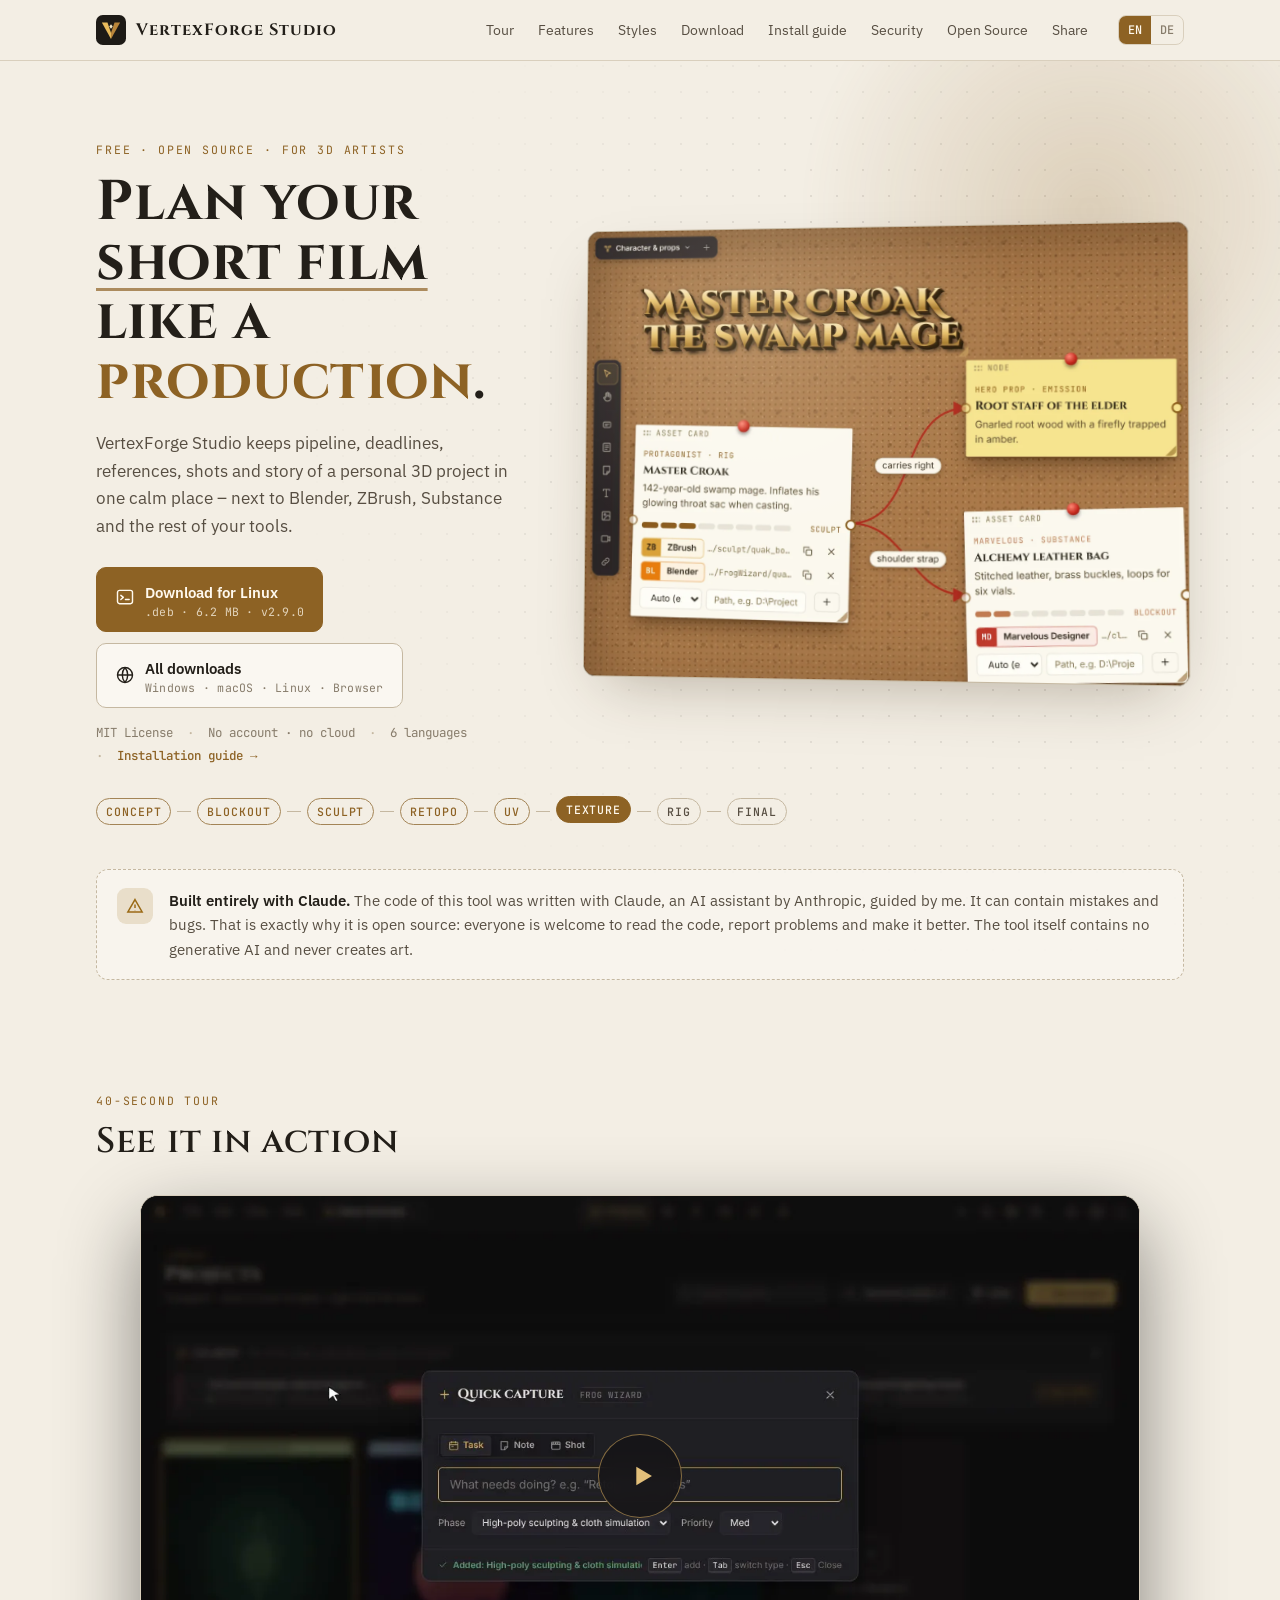
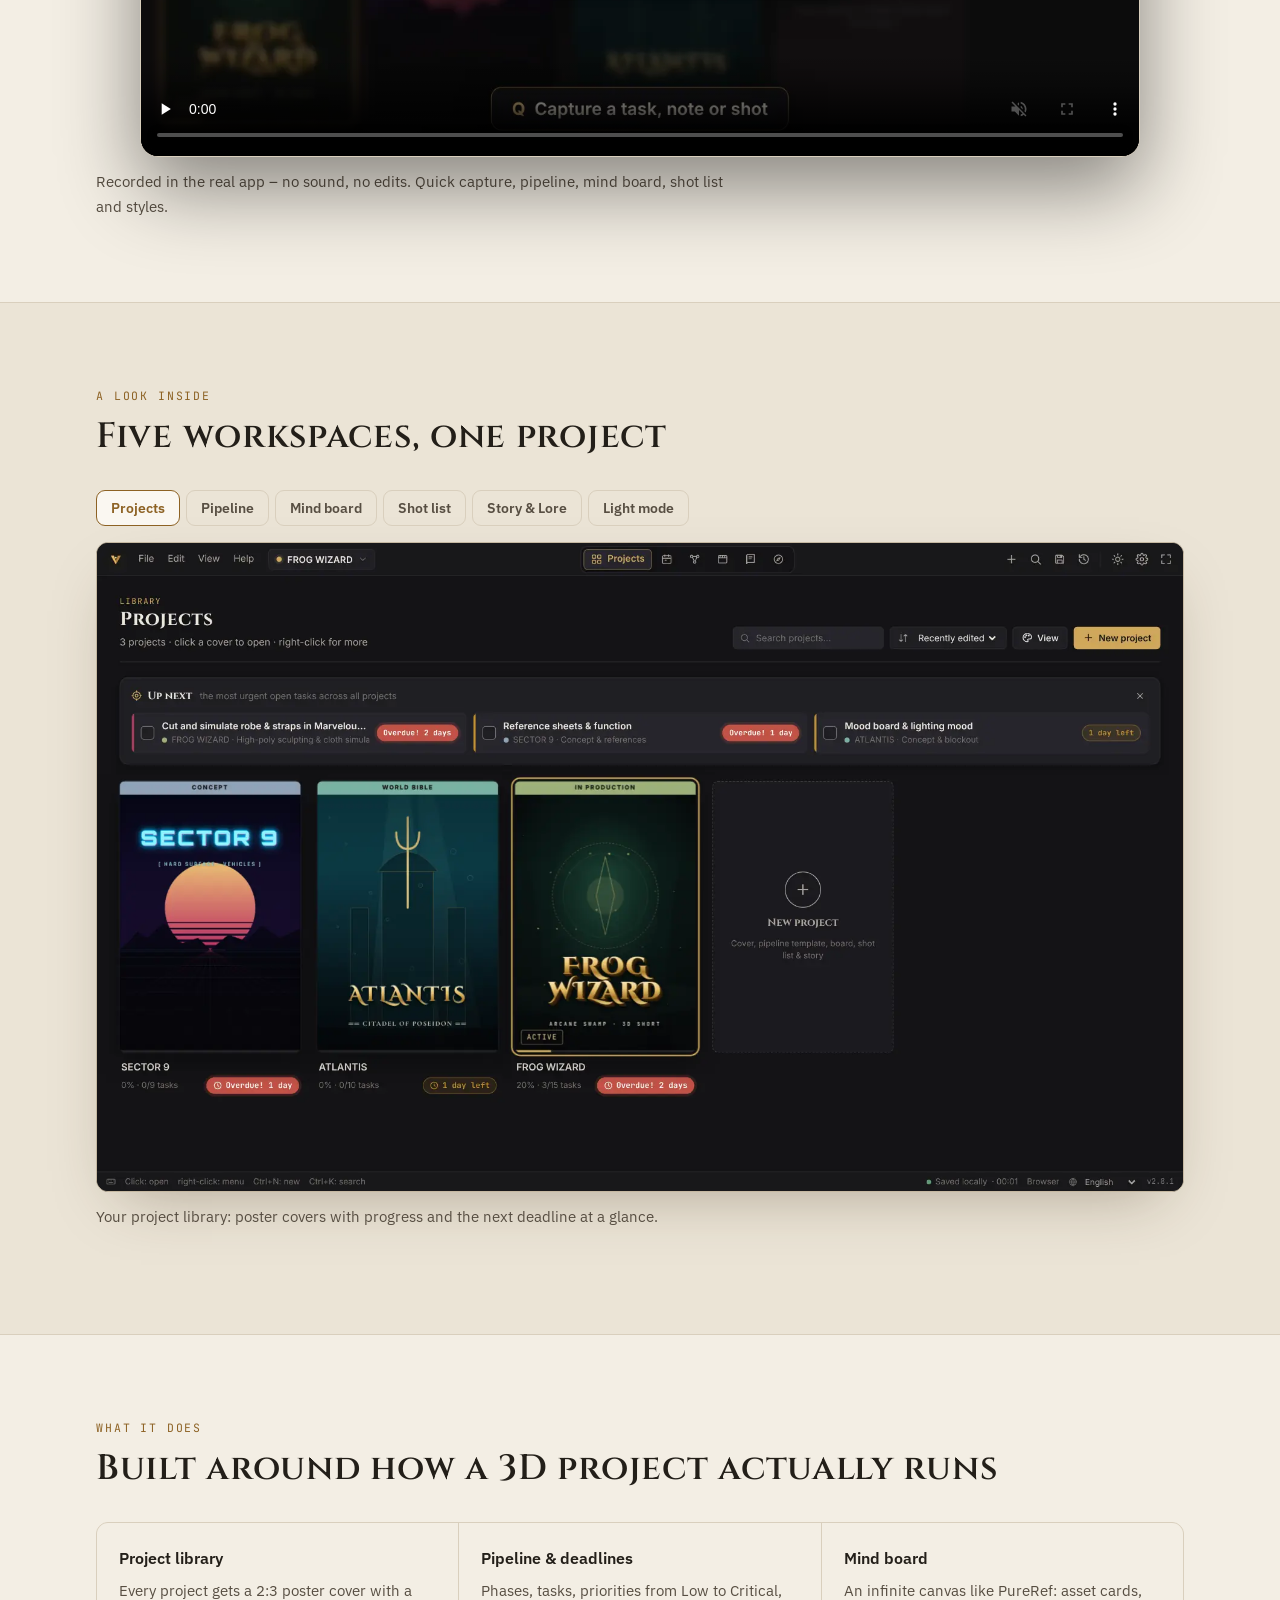
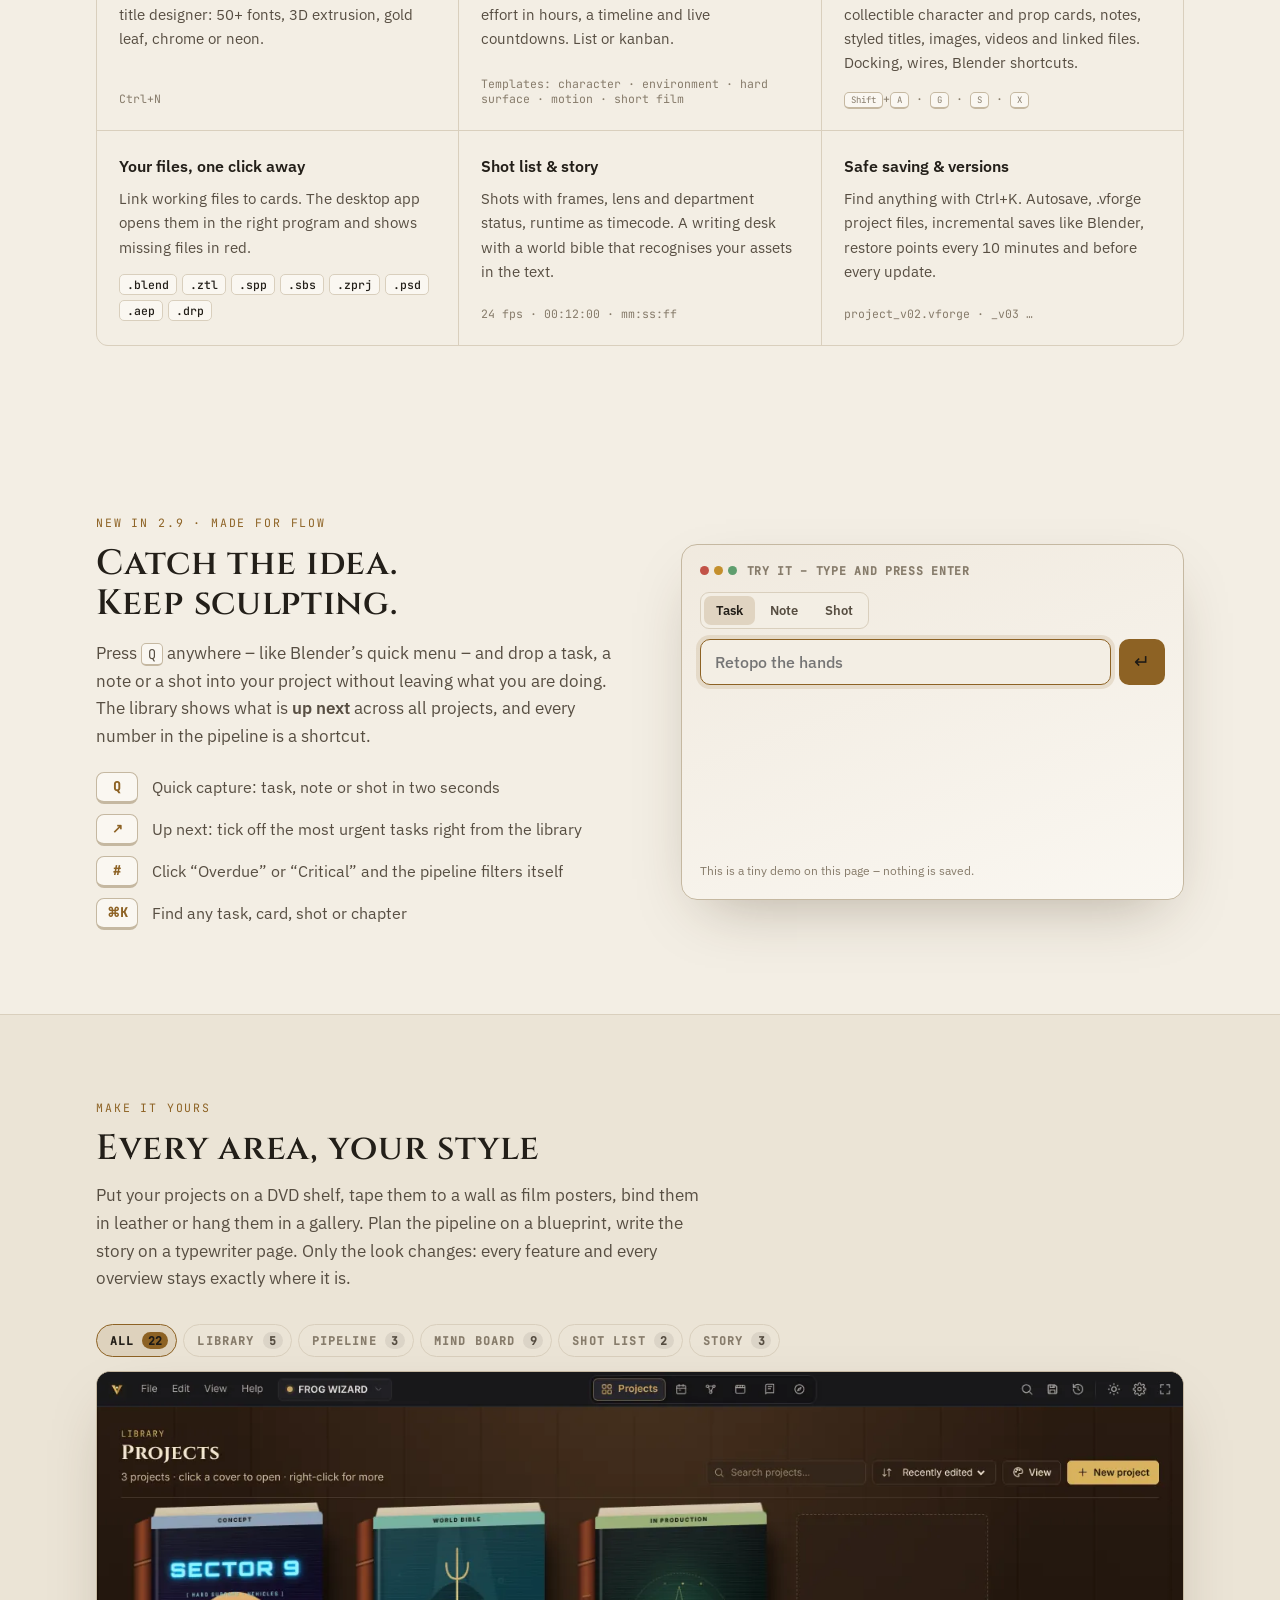
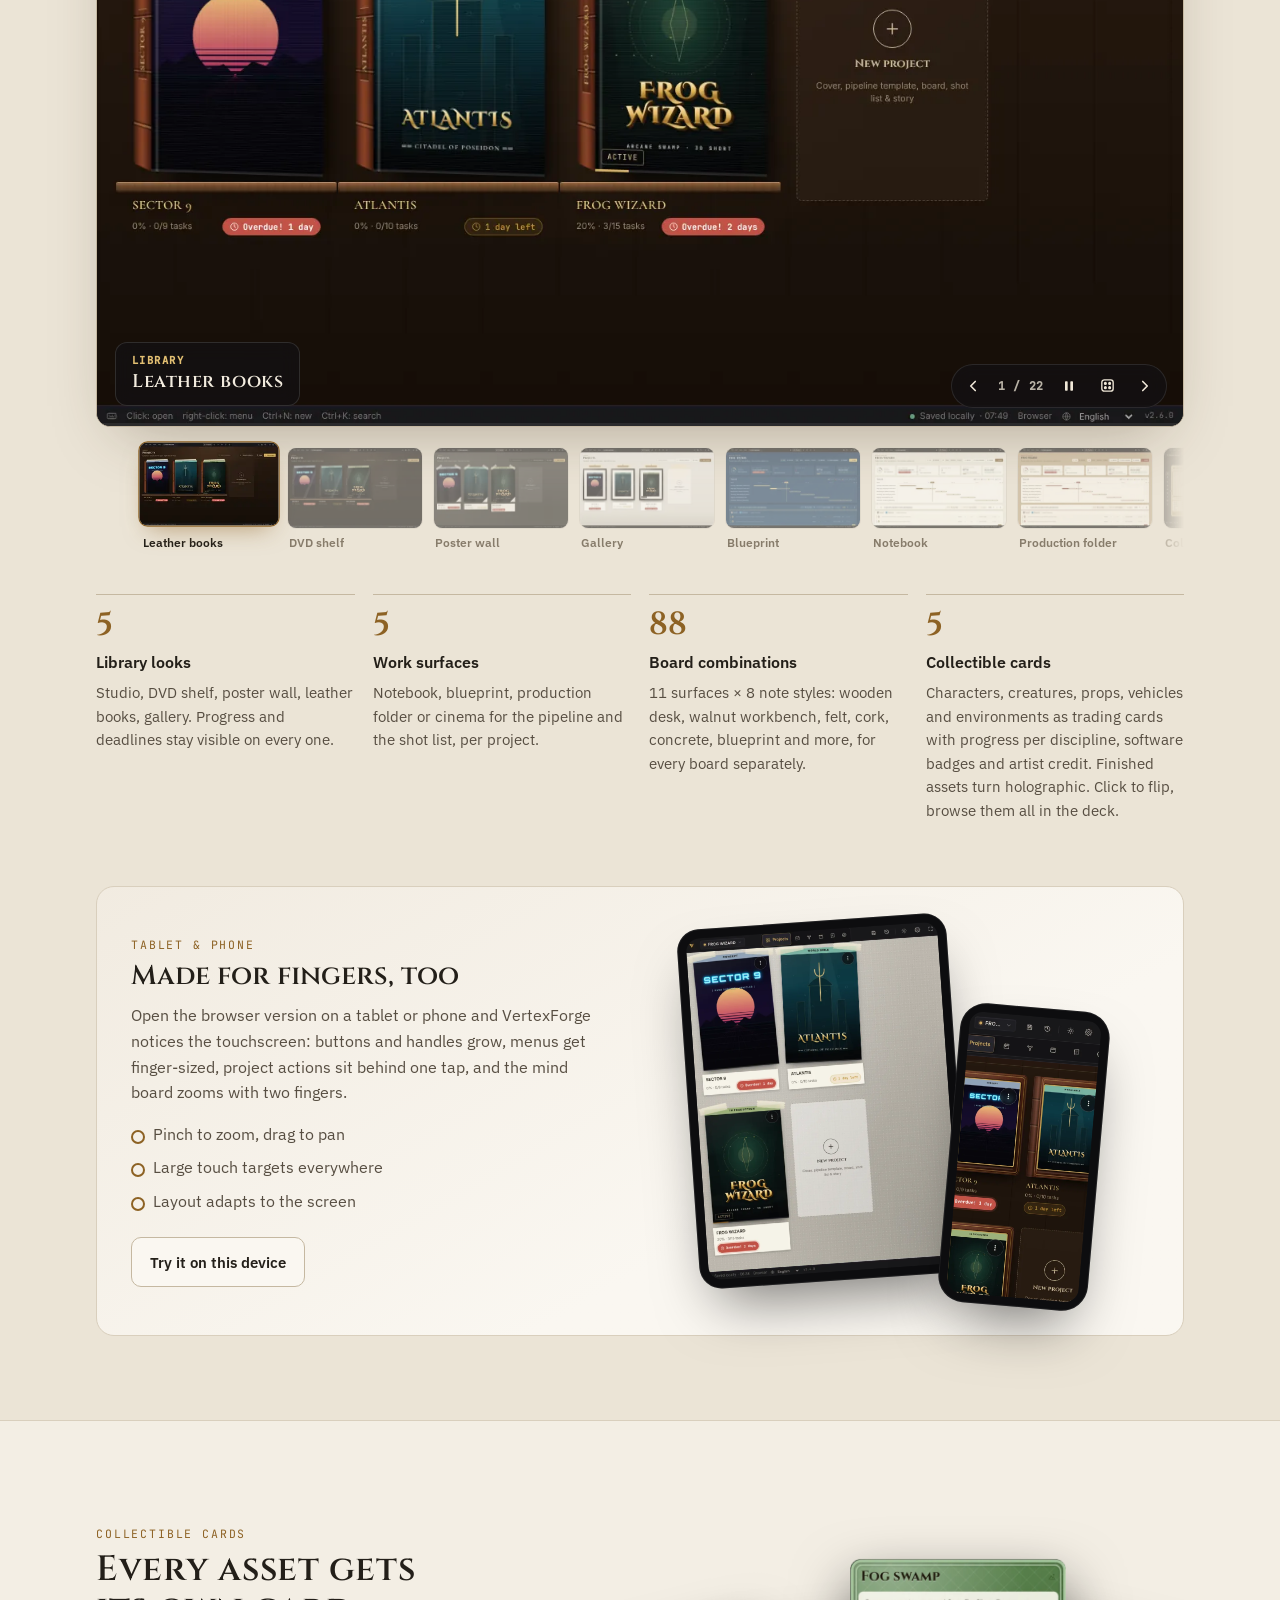
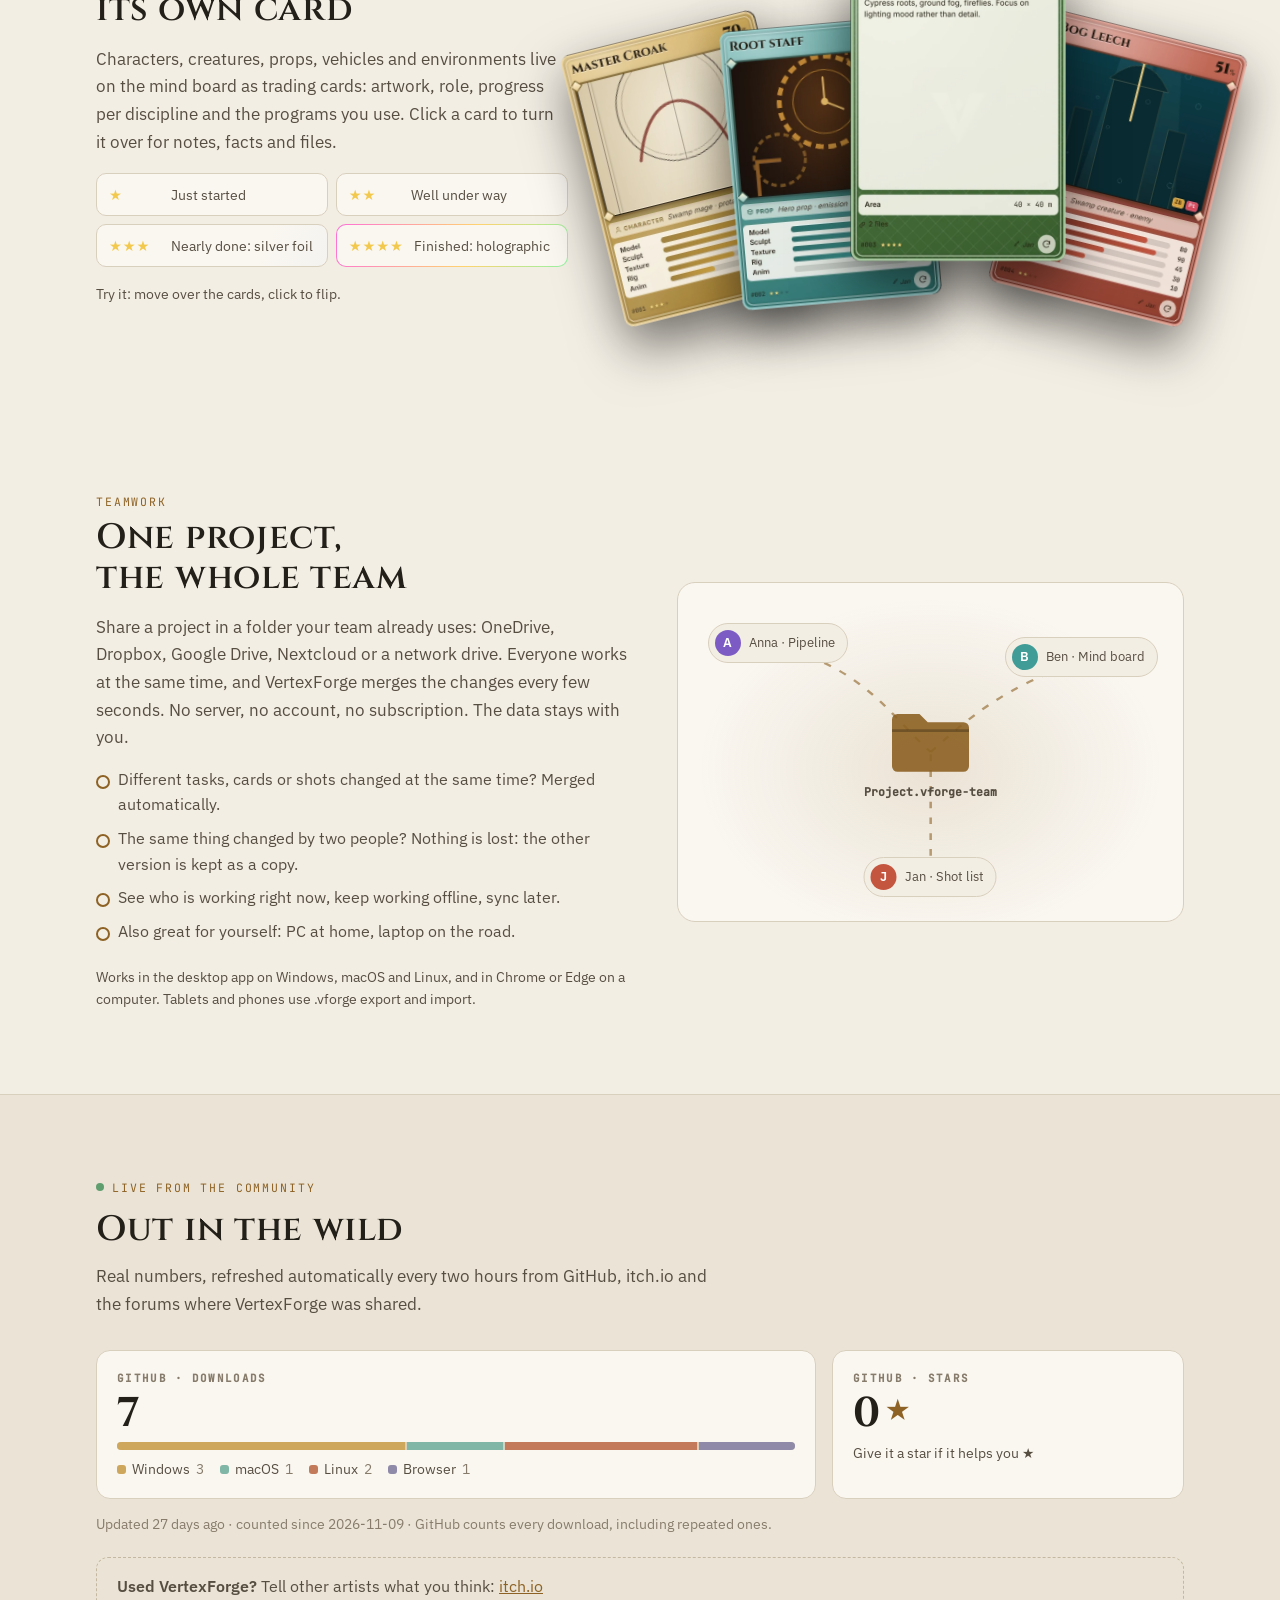
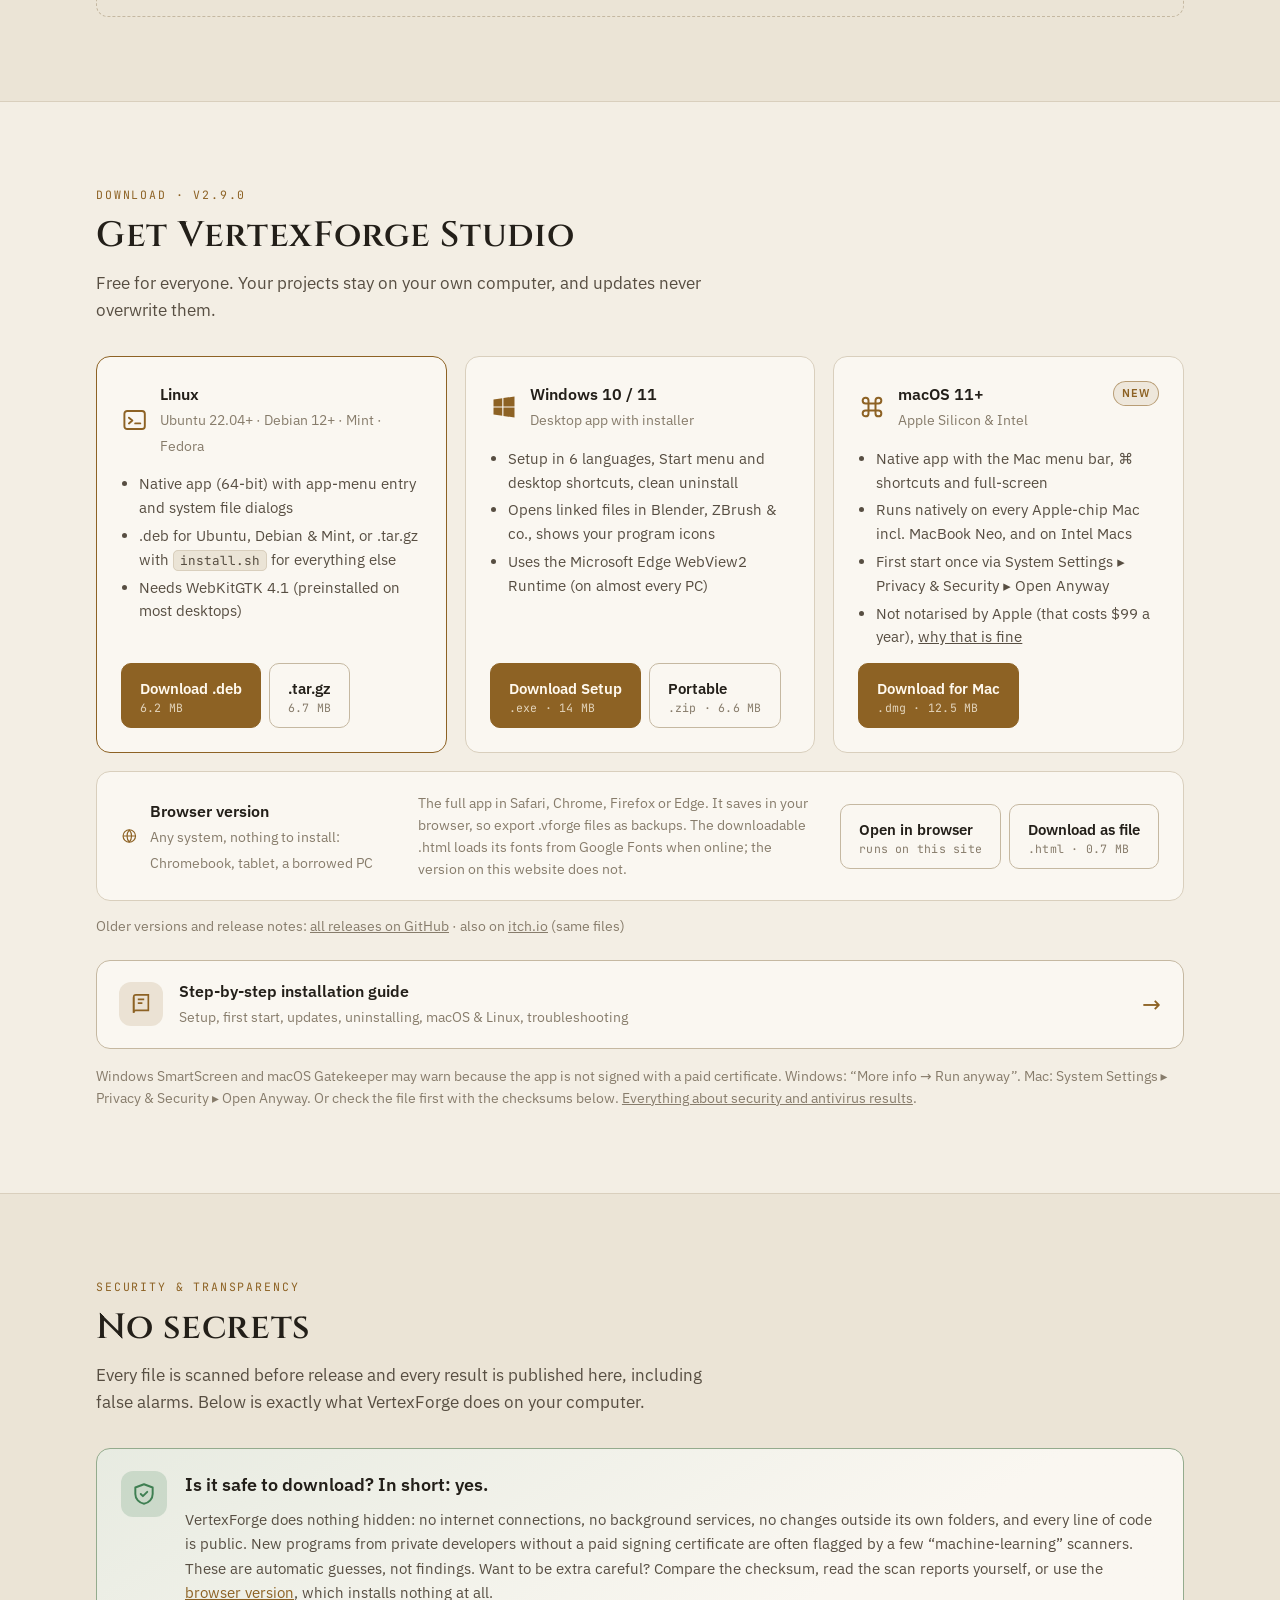
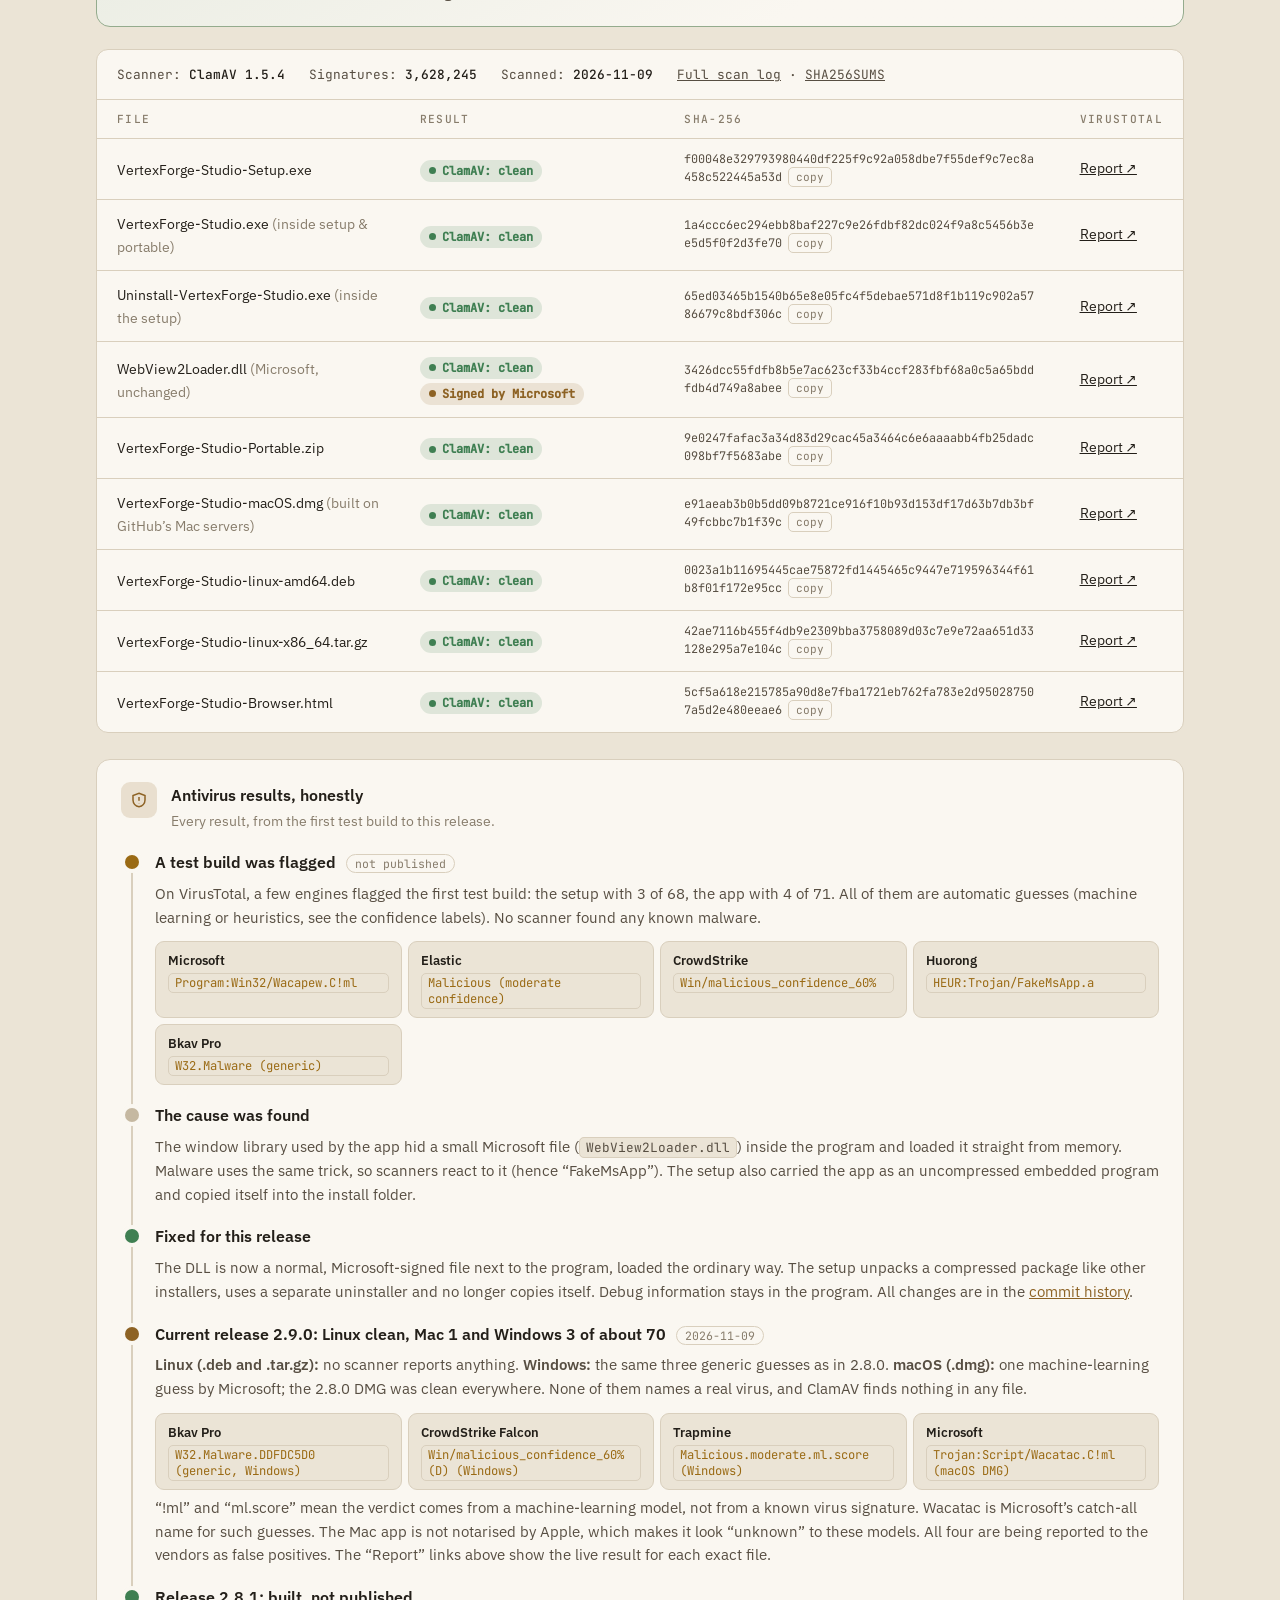
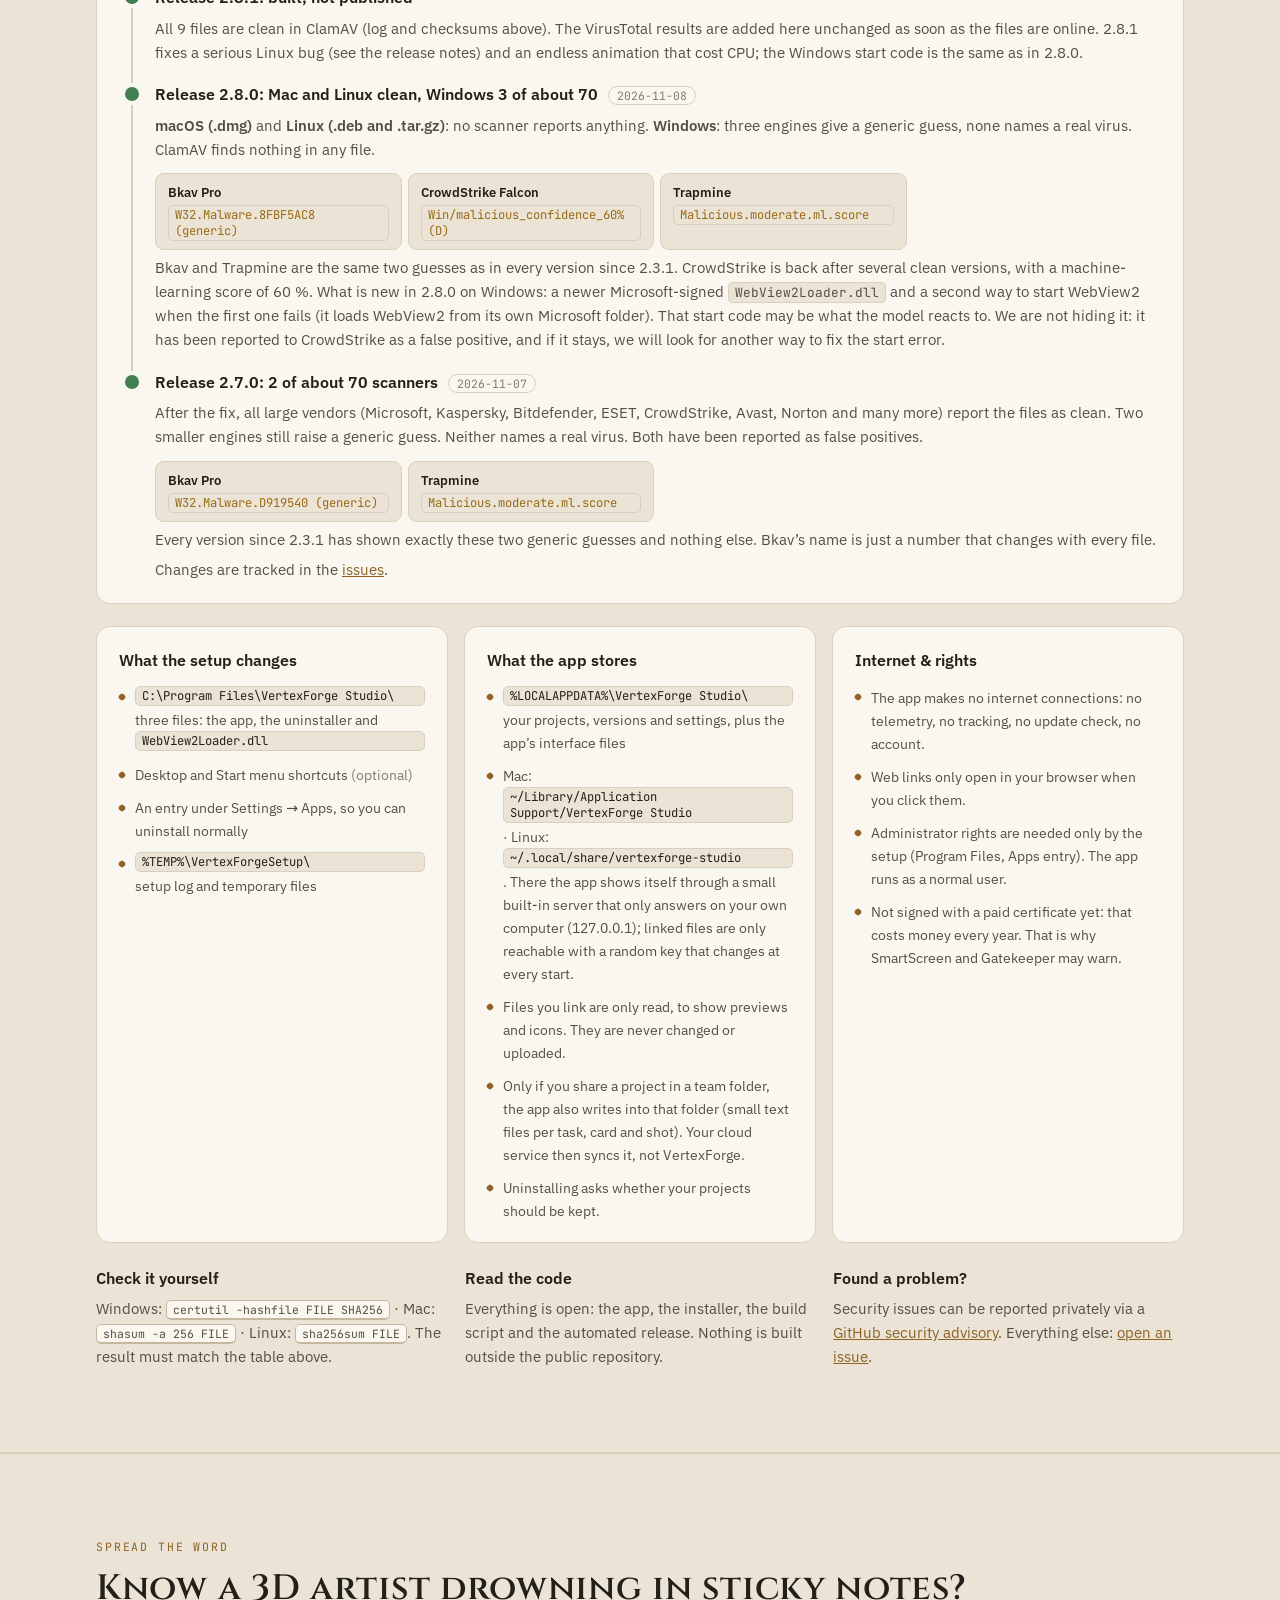
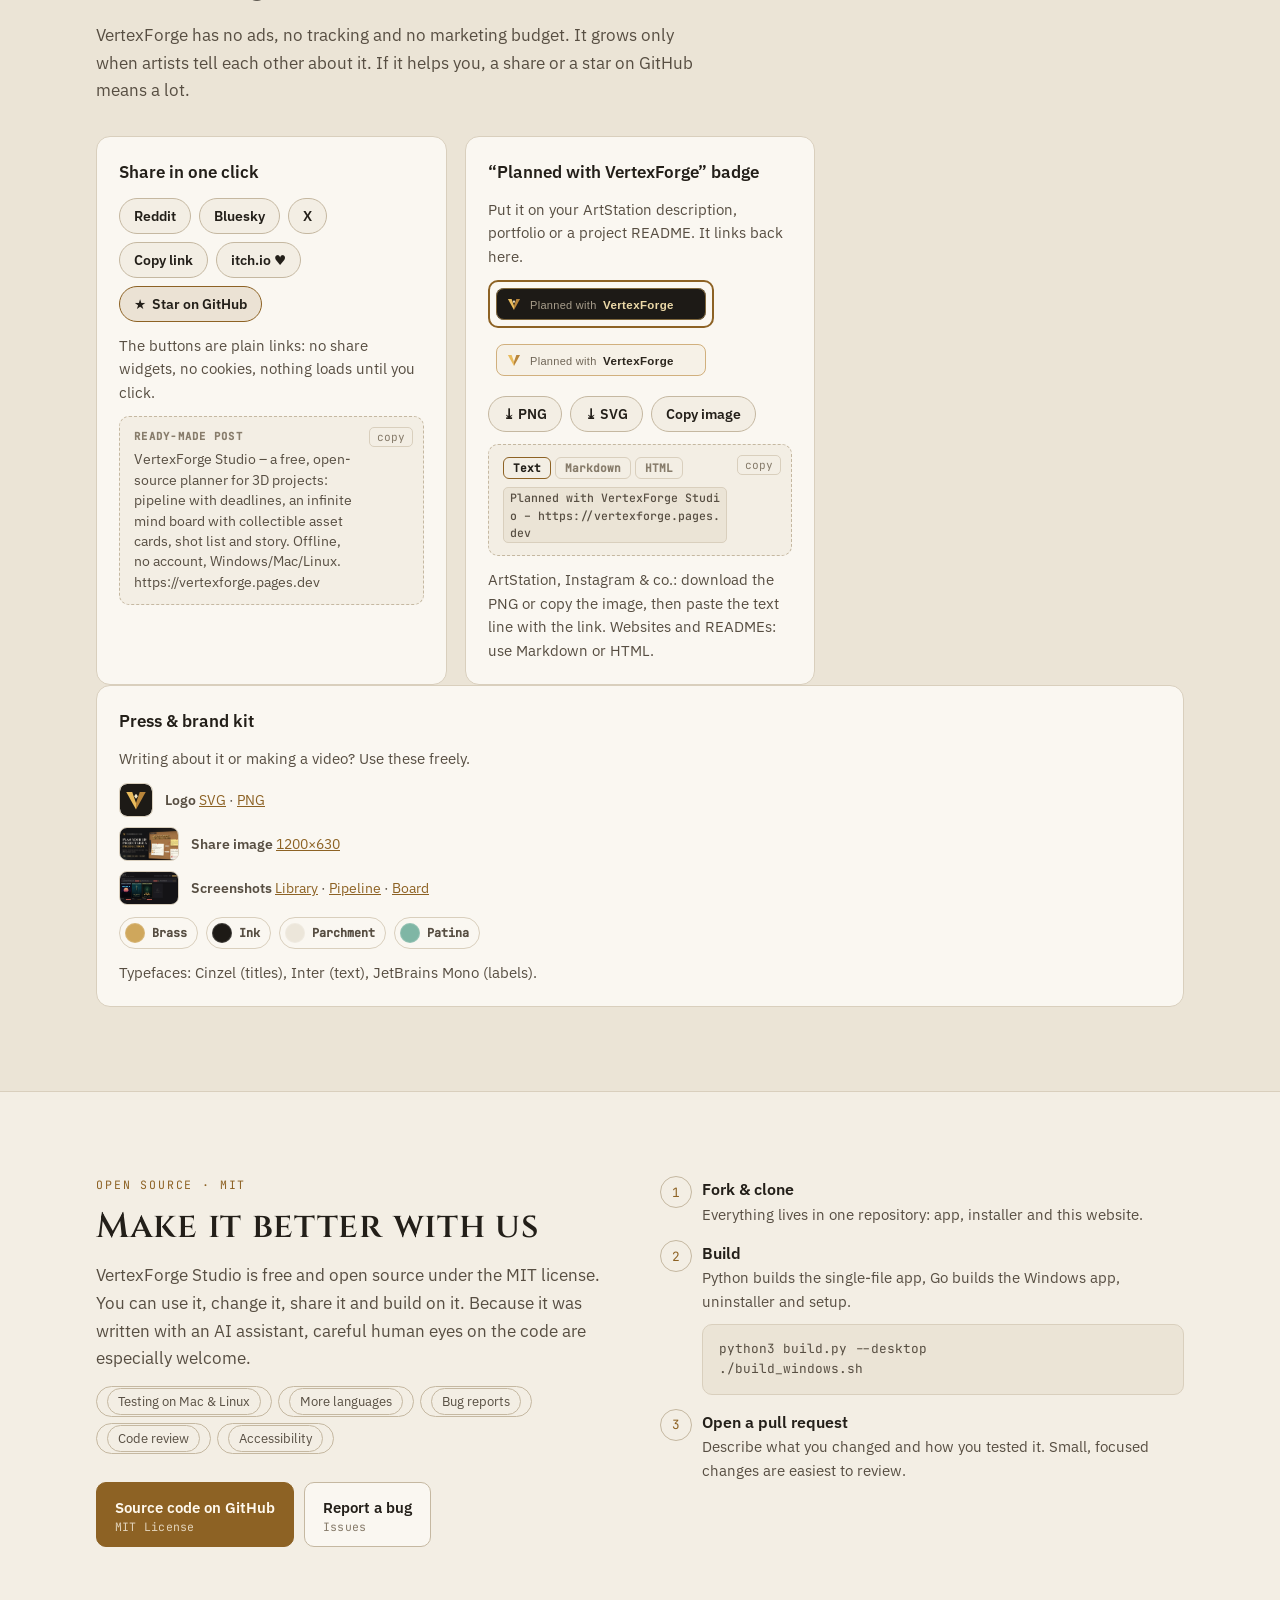
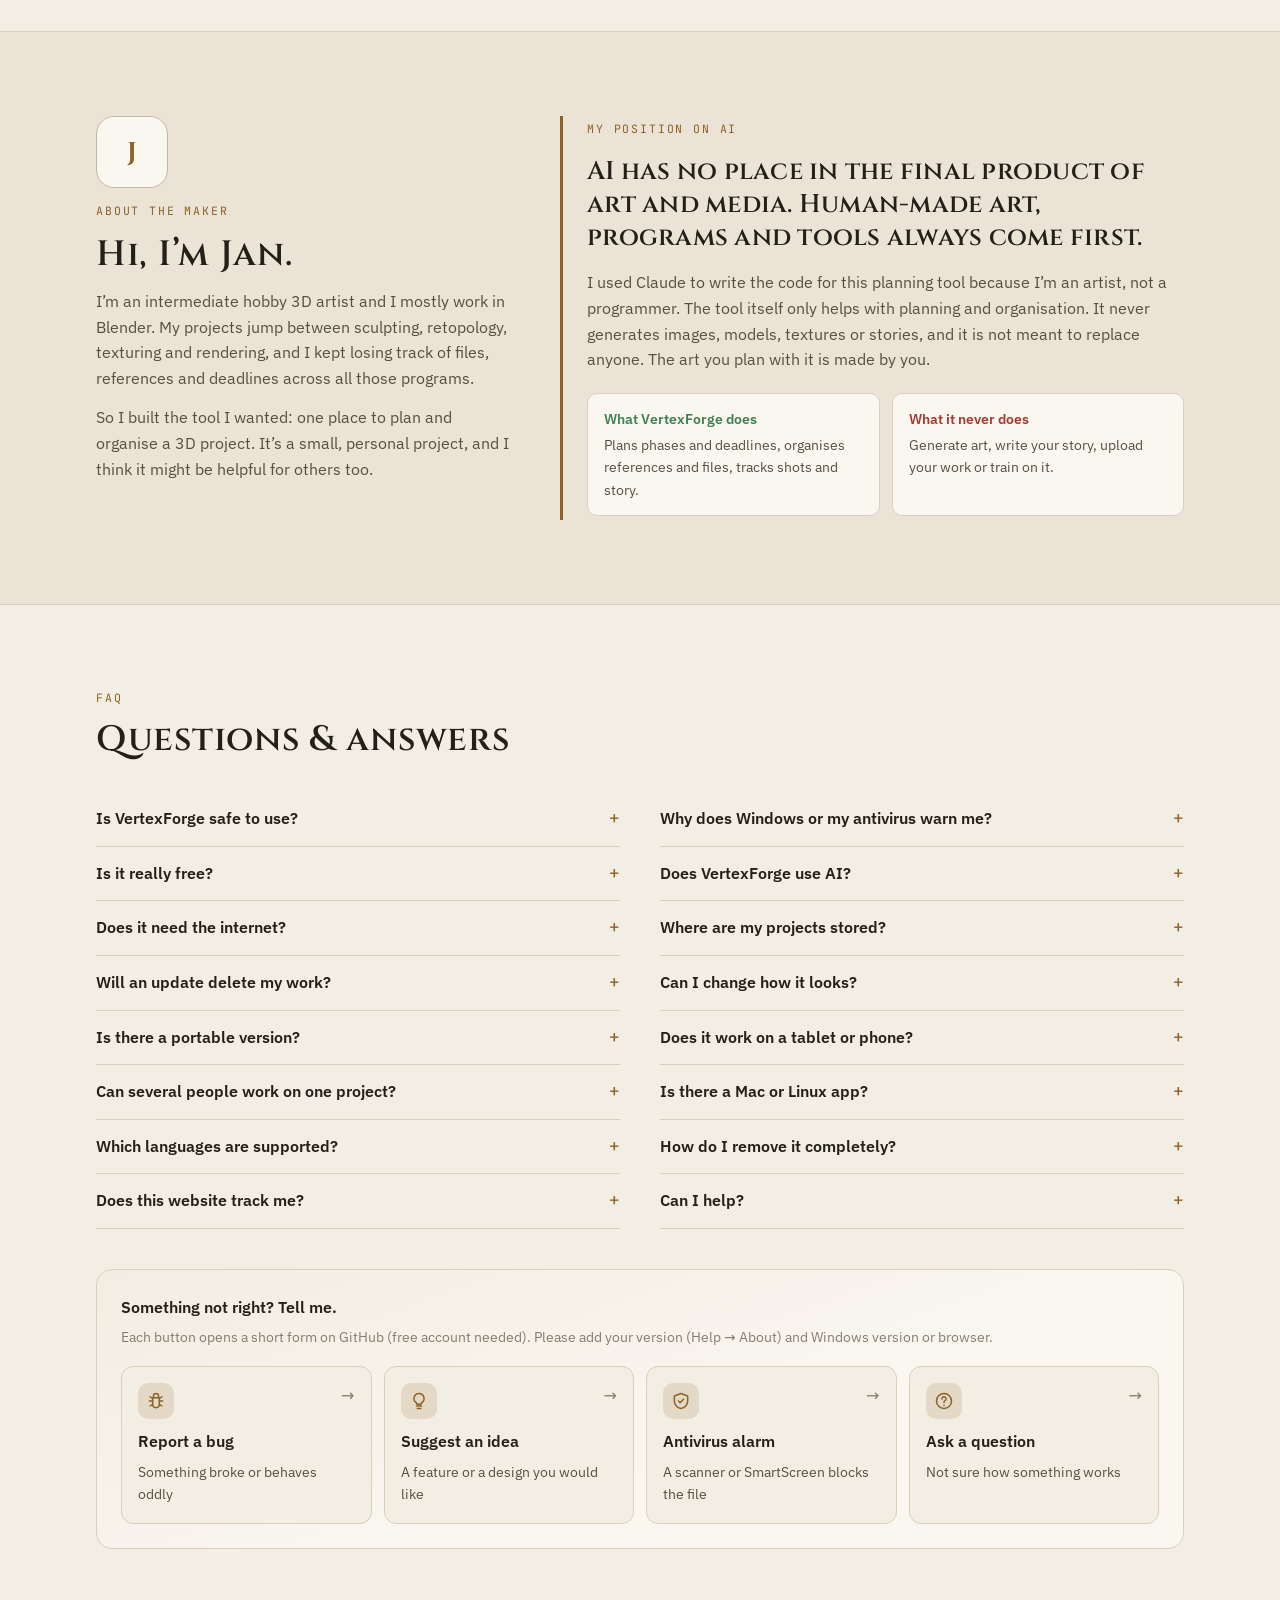
==== commit b1dcdc5e: "Website: 40-second demo video (EN/DE) recorded in the real app Co-Authored-By: Claude Opus 5.5 <nore" ====
--- a/docs/index.html
+++ b/docs/index.html
@@ -664,6 +664,14 @@
 .badge-pick img{max-width:100%;height:auto}
 .badge-acts{display:flex;flex-wrap:wrap;gap:8px}
 
+/* Demo-Video */
+.demo-frame{position:relative;max-width:1000px;margin:0 auto;border-radius:18px;overflow:hidden;border:1px solid var(--line,rgba(255,255,255,.1));box-shadow:0 30px 80px rgba(0,0,0,.45);background:#141316;aspect-ratio:16/9}
+.demo-frame video{display:block;width:100%;height:100%;object-fit:cover}
+.demo-play{position:absolute;left:50%;top:50%;width:84px;height:84px;margin:-42px 0 0 -42px;border-radius:50%;border:1px solid rgba(207,167,92,.6);background:rgba(20,19,22,.72);backdrop-filter:blur(8px);color:#e2bf7a;display:grid;place-items:center;cursor:pointer;transition:transform .25s cubic-bezier(.2,.8,.2,1),background .2s,opacity .25s}
+.demo-play:hover{transform:scale(1.08);background:rgba(207,167,92,.22)}
+.demo-play svg{margin-left:4px}
+.demo-frame.playing .demo-play{opacity:0;pointer-events:none}
+
 </style>
 
 <script type="application/ld+json">{"@context":"https://schema.org","@type":"SoftwareApplication","name":"VertexForge Studio","alternateName":"VertexForge","url":"https://vertexforge.pages.dev/","image":"https://vertexforge.pages.dev/assets/og-card.jpg","description":"Free, open-source planner for 3D projects: pipeline with deadlines, mind board, shot list and story. Offline, no account.","applicationCategory":"DesignApplication","operatingSystem":"Windows 10, Windows 11, macOS 11+, Linux, Web browser","softwareVersion":"2.9.0","license":"https://opensource.org/licenses/MIT","isAccessibleForFree":true,"offers":{"@type":"Offer","price":"0","priceCurrency":"EUR"},"author":{"@type":"Person","name":"Jan Bromigo","url":"https://github.com/JanBromigo1996"},"downloadUrl":"https://github.com/JanBromigo1996/vertexforge-studio/releases/latest","sameAs":["https://github.com/JanBromigo1996/vertexforge-studio","https://jan-bromigo.itch.io/vertexforge-studio"]}</script>
@@ -720,6 +728,22 @@
       <span class="ic"><svg width="18" height="18" viewBox="0 0 24 24" fill="none" stroke="currentColor" stroke-width="2" aria-hidden="true"><path d="M12 3.5l9.5 16.5h-19z"/><path d="M12 10v4.5M12 17.2v.3"/></svg></span>
       <p><span data-en><b>Built entirely with Claude.</b> The code of this tool was written with Claude, an AI assistant by Anthropic, guided by me. It can contain mistakes and bugs. That is exactly why it is open source: everyone is welcome to read the code, report problems and make it better. The tool itself contains no generative AI and never creates art.</span><span data-de><b>Komplett mit Claude gebaut.</b> Der Code dieses Programms wurde mit Claude, einem KI-Assistenten von Anthropic, unter meiner Anleitung geschrieben. Er kann Fehler und Bugs enthalten. Genau deshalb ist es Open Source: Jede und jeder darf den Code lesen, Probleme melden und es verbessern. Das Programm selbst enthält keine generative KI und erzeugt niemals Kunst.</span></p>
     </div>
+  </div>
+</section>
+
+<section id="demo">
+  <div class="wrap">
+    <div class="head reveal">
+      <div class="eyebrow"><span data-en>40-second tour</span><span data-de>Tour in 40 Sekunden</span></div>
+      <h2><span data-en>See it in action</span><span data-de>So sieht es in Aktion aus</span></h2>
+    </div>
+    <div class="demo-frame reveal">
+      <video id="demoVid" controls muted playsinline preload="none" width="1280" height="720" poster="assets/demo-en-poster.webp" data-src-en="assets/demo-en.mp4" data-src-de="assets/demo-de.mp4" data-poster-en="assets/demo-en-poster.webp" data-poster-de="assets/demo-de-poster.webp" aria-label="Demo video of VertexForge Studio">
+        <source src="assets/demo-en.mp4" type="video/mp4">
+      </video>
+      <button type="button" class="demo-play" id="demoPlay" aria-label="Play demo"><svg width="34" height="34" viewBox="0 0 24 24" fill="currentColor" aria-hidden="true"><path d="M8 5.5v13l11-6.5z"/></svg></button>
+    </div>
+    <p class="caption"><span data-en>Recorded in the real app – no sound, no edits. Quick capture, pipeline, mind board, shot list and styles.</span><span data-de>Aufgenommen in der echten App – ohne Ton, ohne Schnitt. Schnell erfassen, Pipeline, Denkbrett, Shotlist und Designs.</span></p>
   </div>
 </section>
 
@@ -1230,6 +1254,23 @@
   }
 
   VF.setLang(VF.lang);
+})();
+
+// Demo-Video: Sprache wechseln, eigener Play-Knopf
+(()=>{
+  const v = document.getElementById('demoVid'), b = document.getElementById('demoPlay');
+  if(!v) return;
+  const fr = v.parentElement;
+  const sync = ()=>{
+    const l = VF.lang === 'de' ? 'de' : 'en', src = v.dataset['src' + (l==='de'?'De':'En')];
+    if(v.currentSrc && v.currentSrc.endsWith(src)) return;
+    const playing = !v.paused; v.poster = v.dataset['poster' + (l==='de'?'De':'En')];
+    v.querySelector('source').src = src; v.load(); if(playing) v.play().catch(()=>{});
+  };
+  VF.onLang.push(sync); sync();
+  b.addEventListener('click', ()=>{ v.play().catch(()=>{}); });
+  v.addEventListener('play', ()=>fr.classList.add('playing'));
+  v.addEventListener('ended', ()=>fr.classList.remove('playing'));
 })();
 
 
